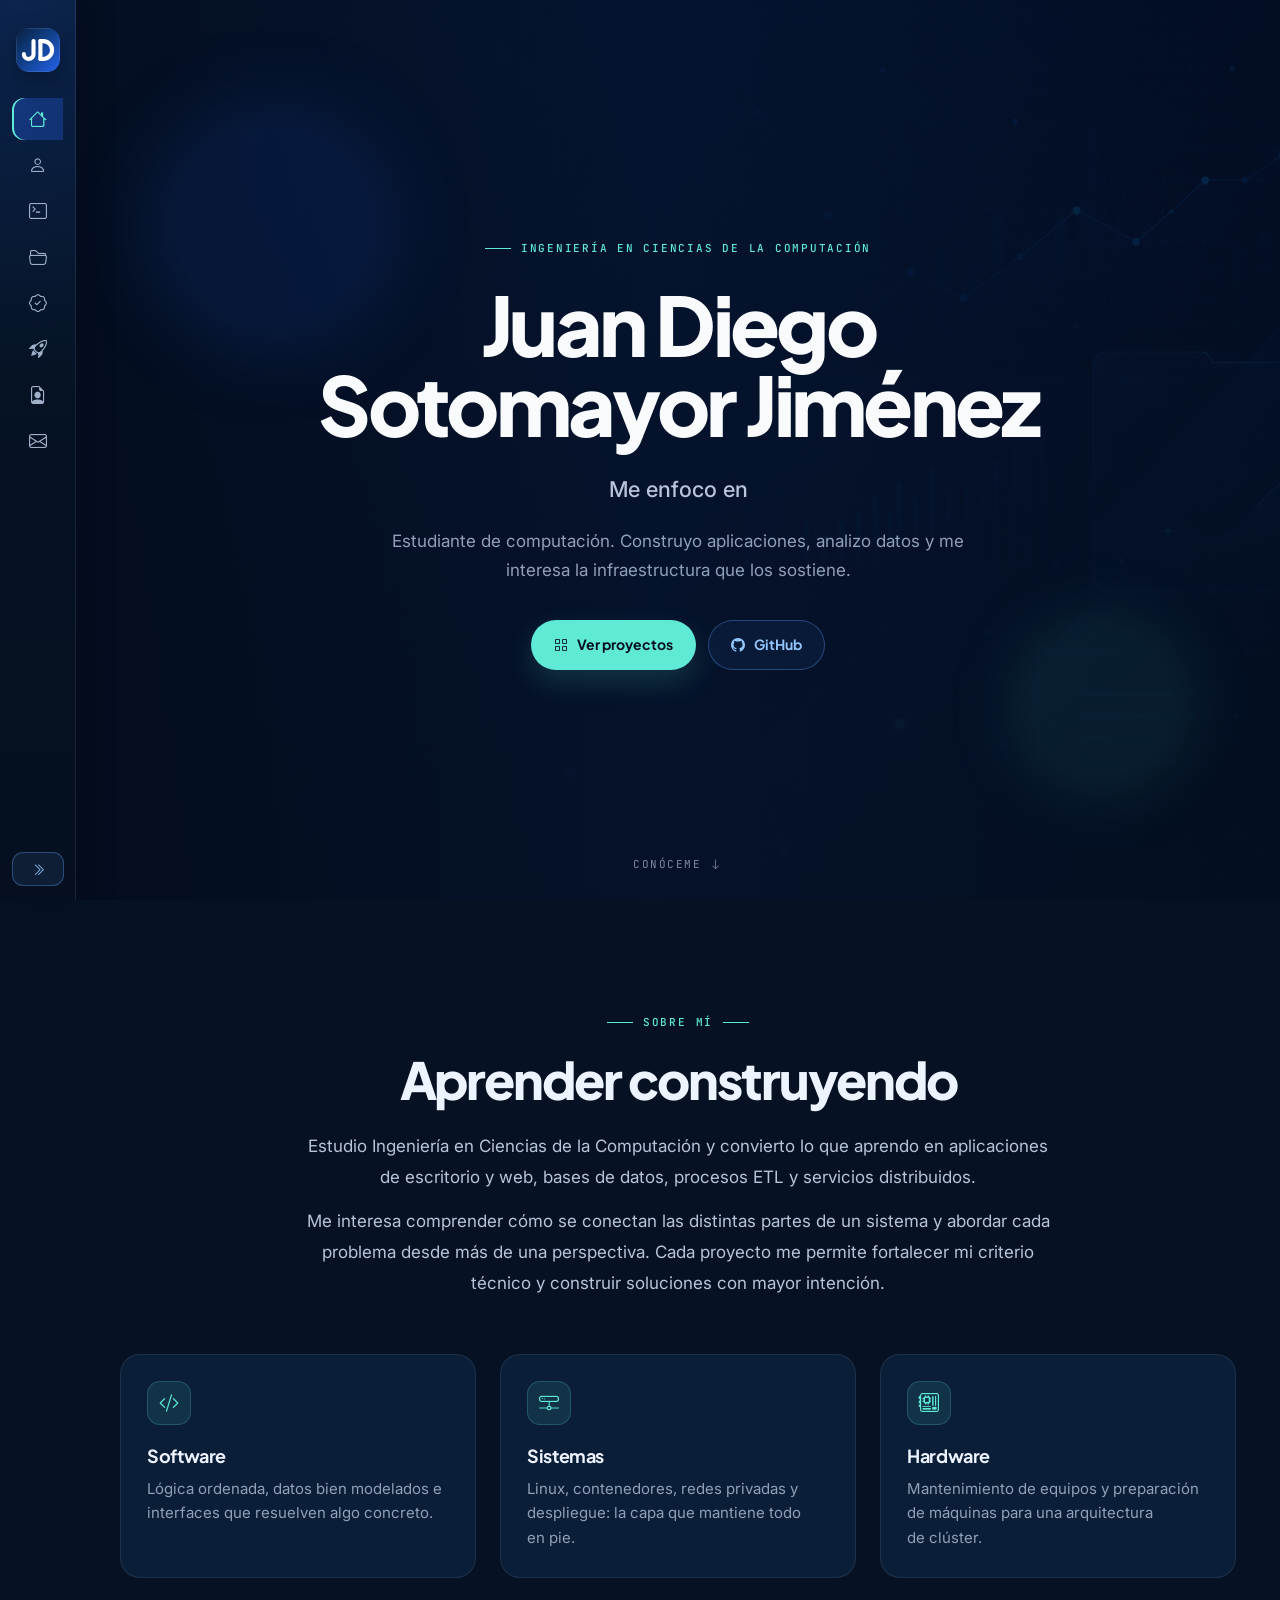
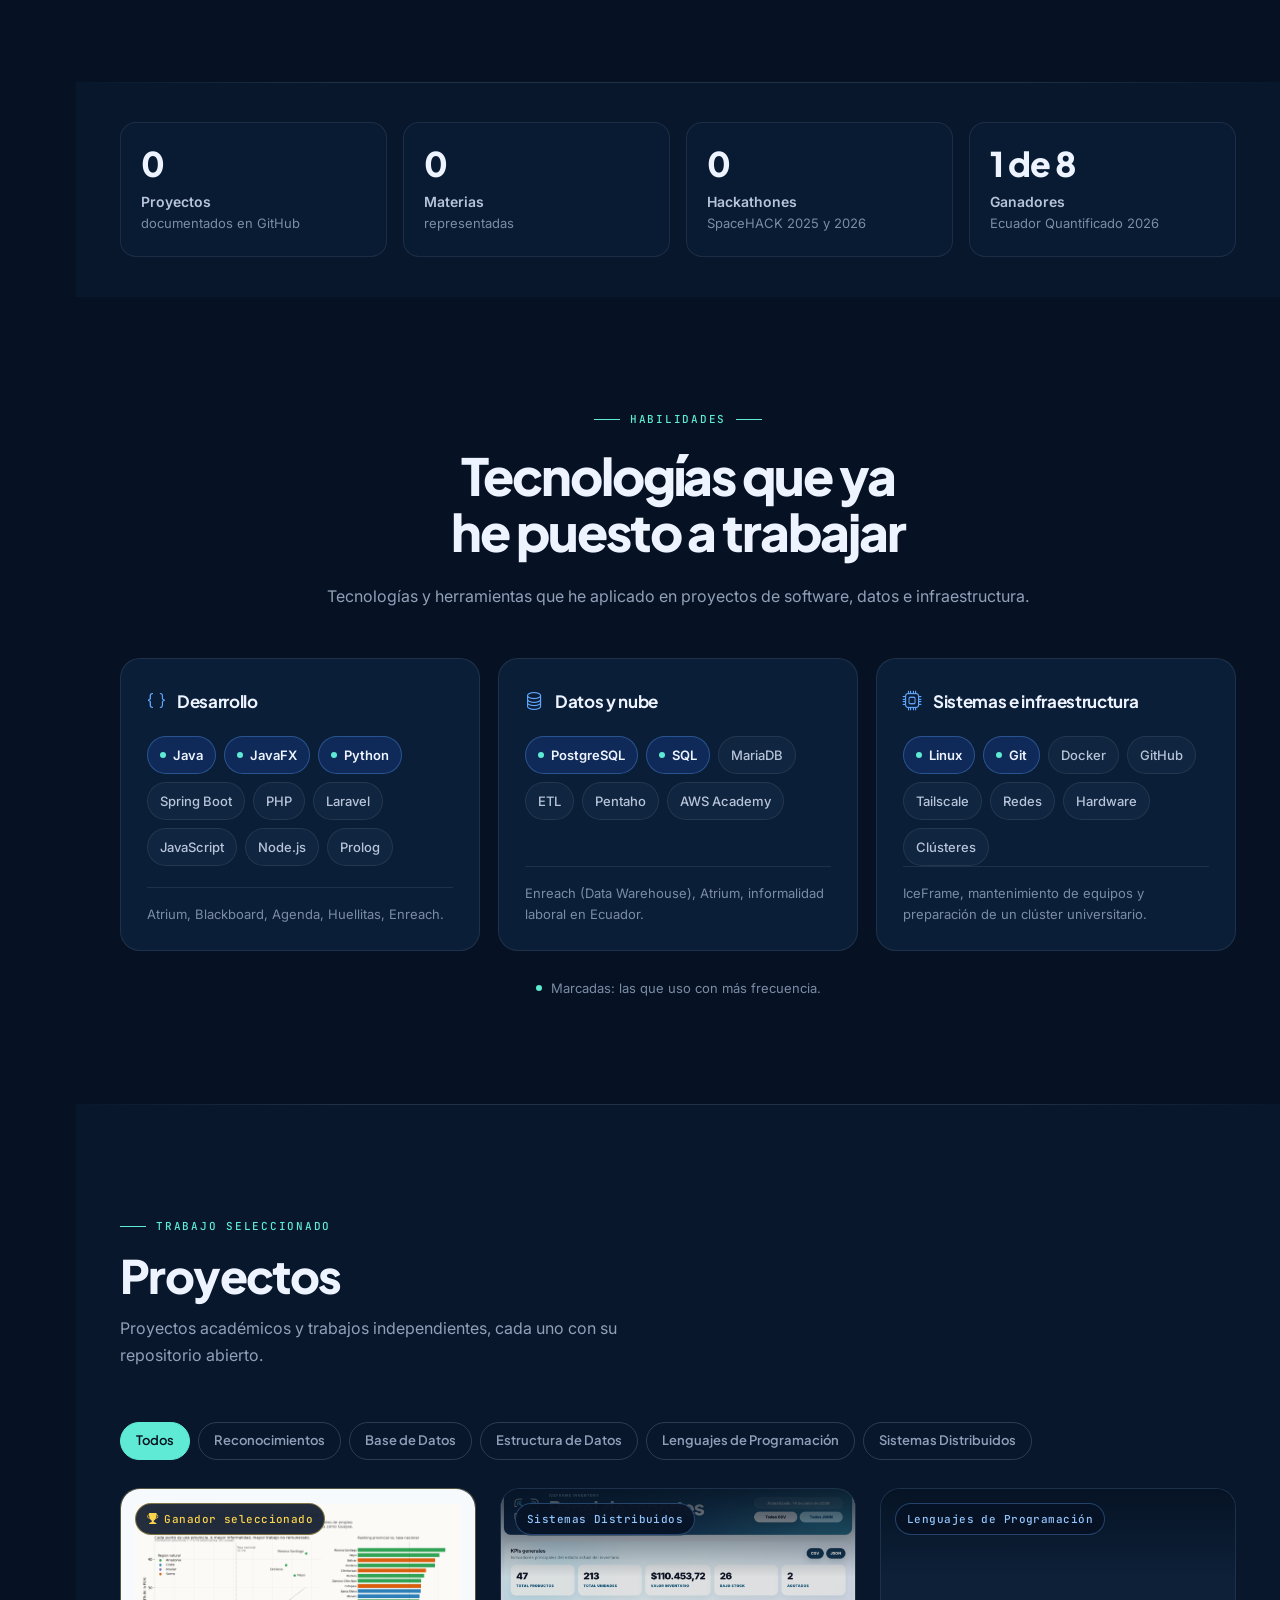
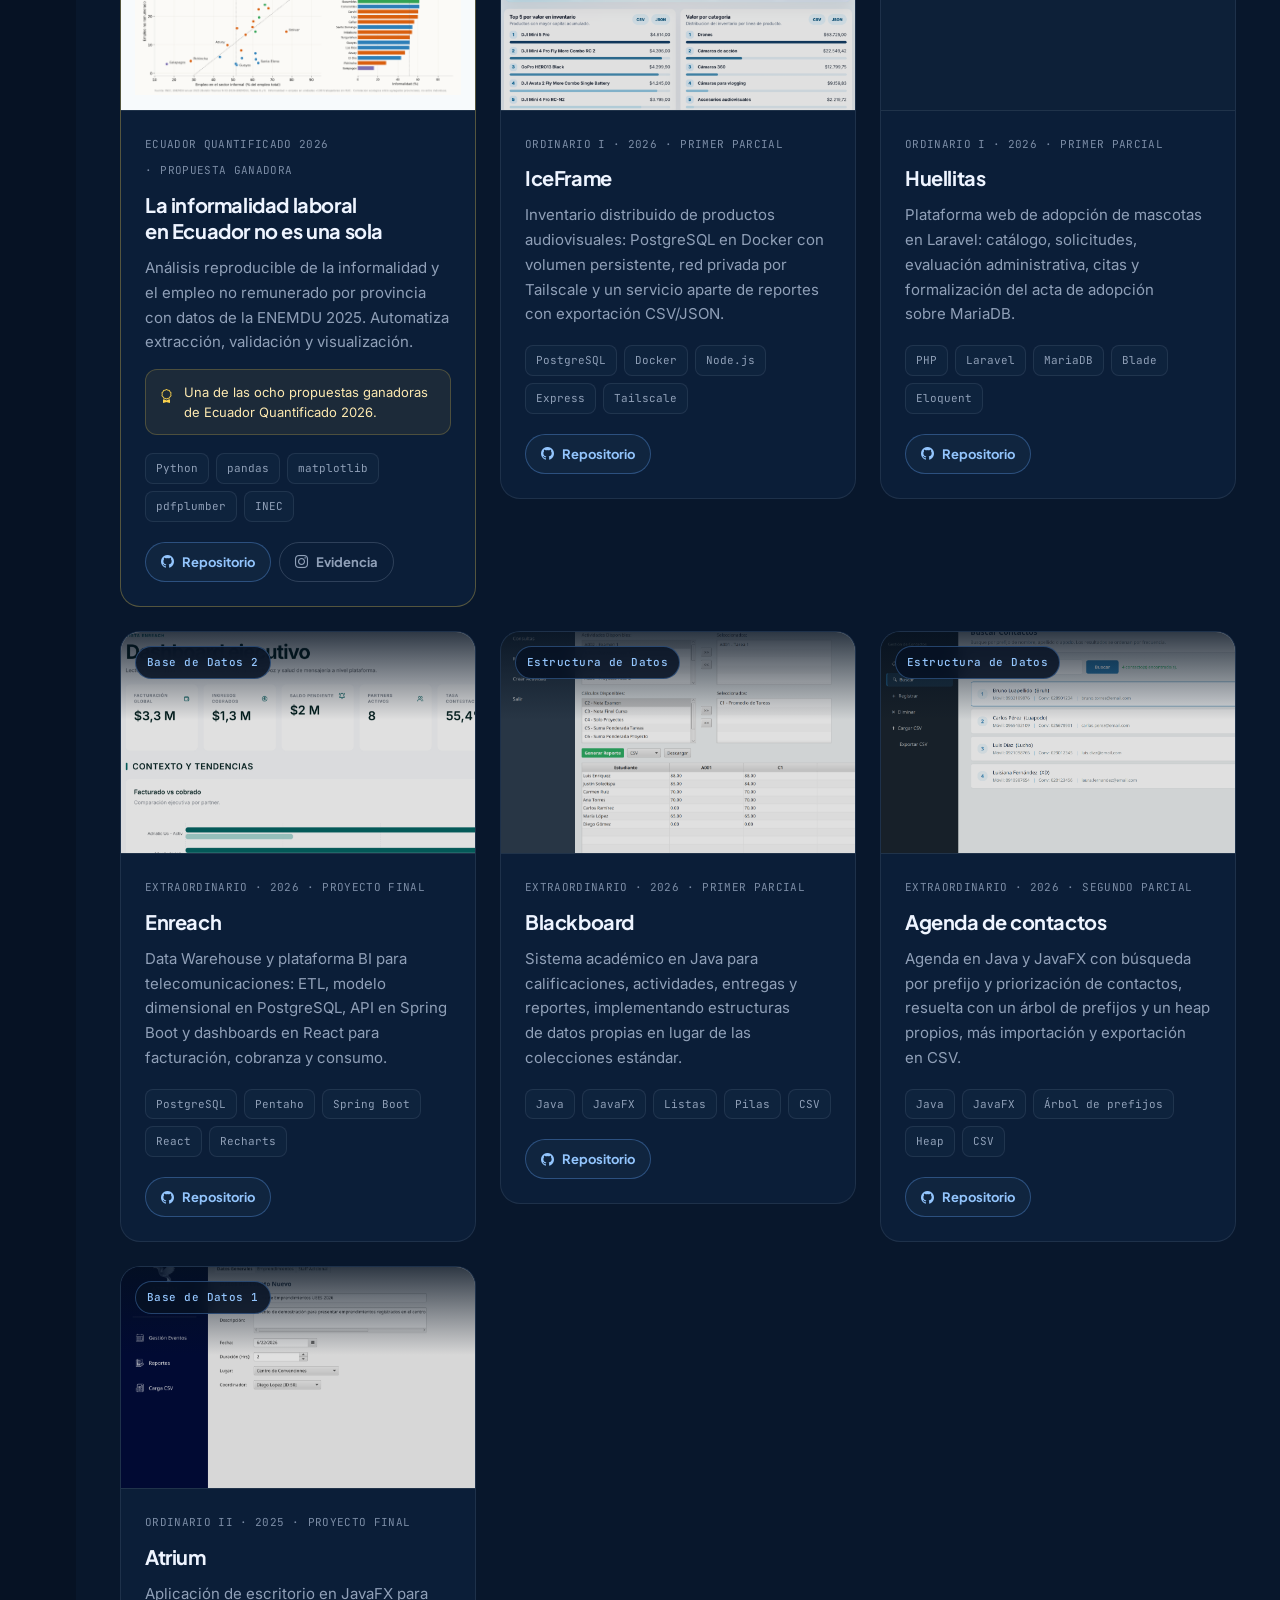
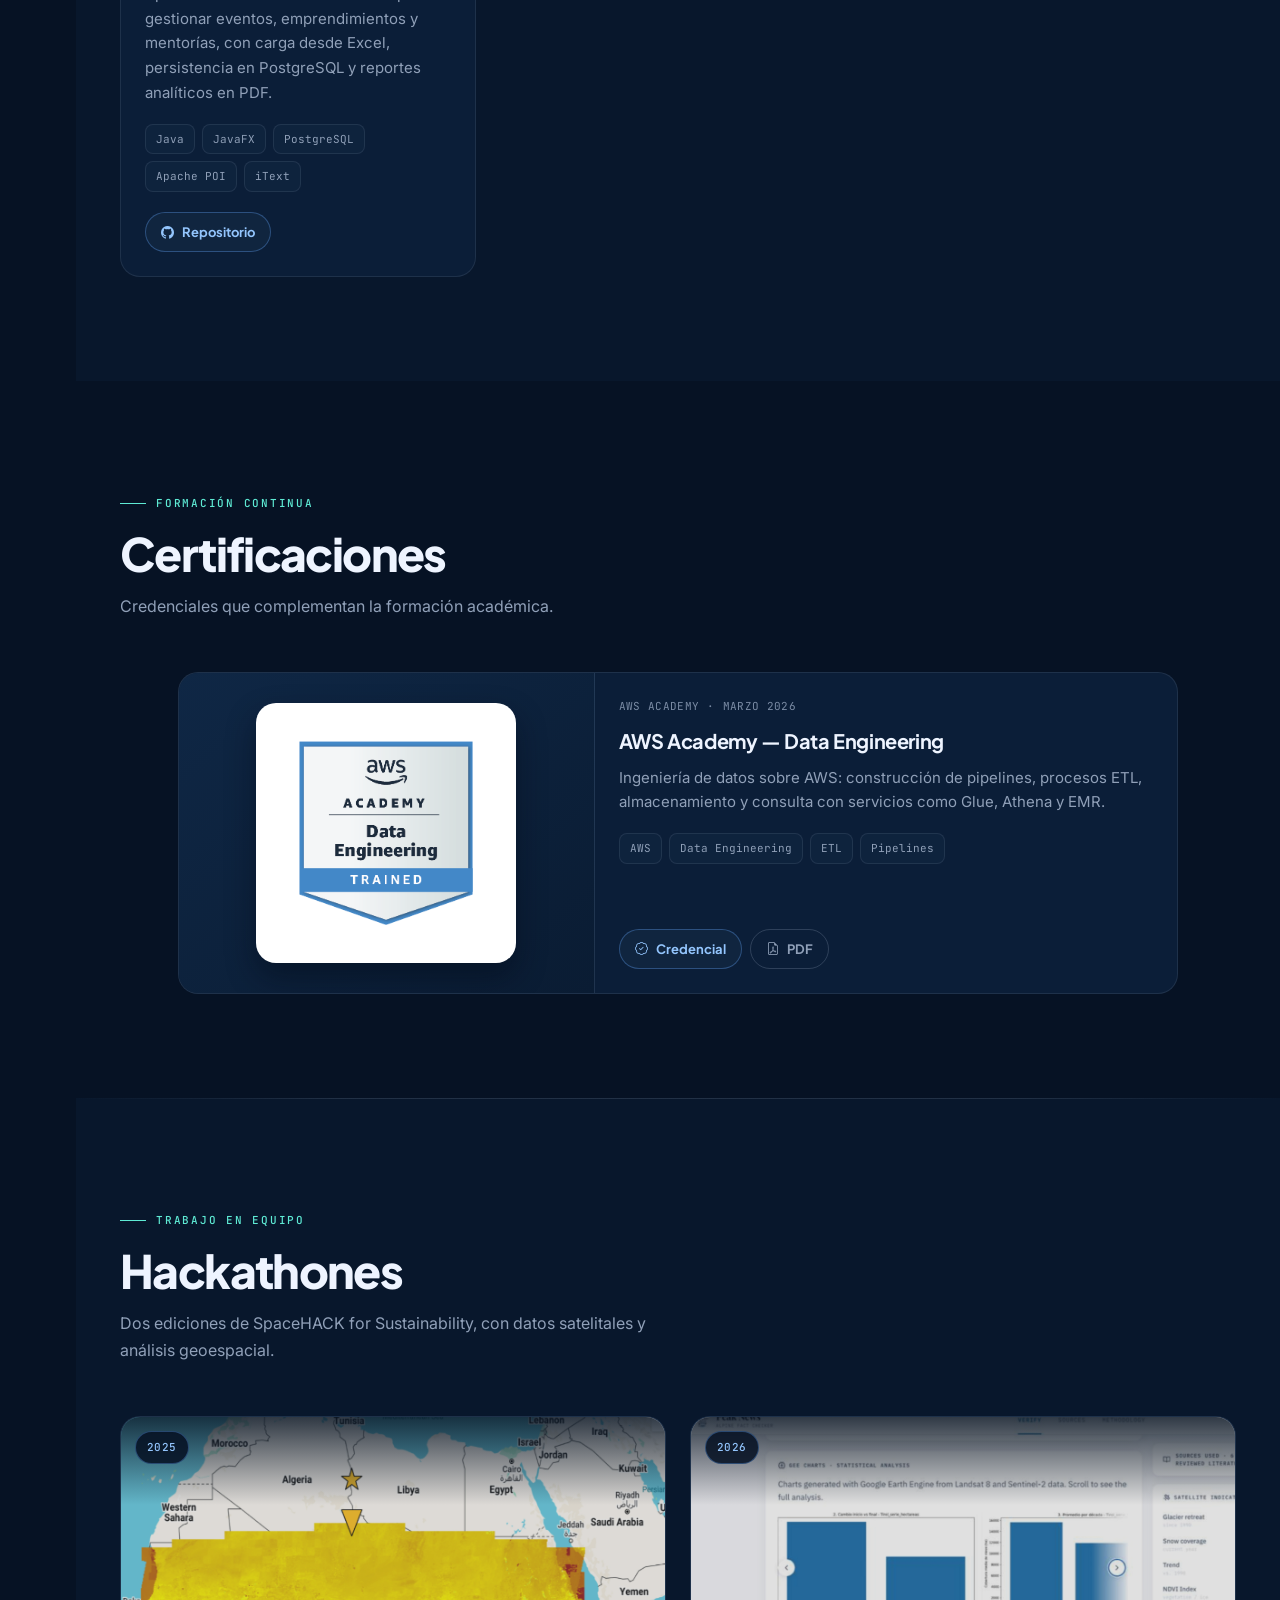
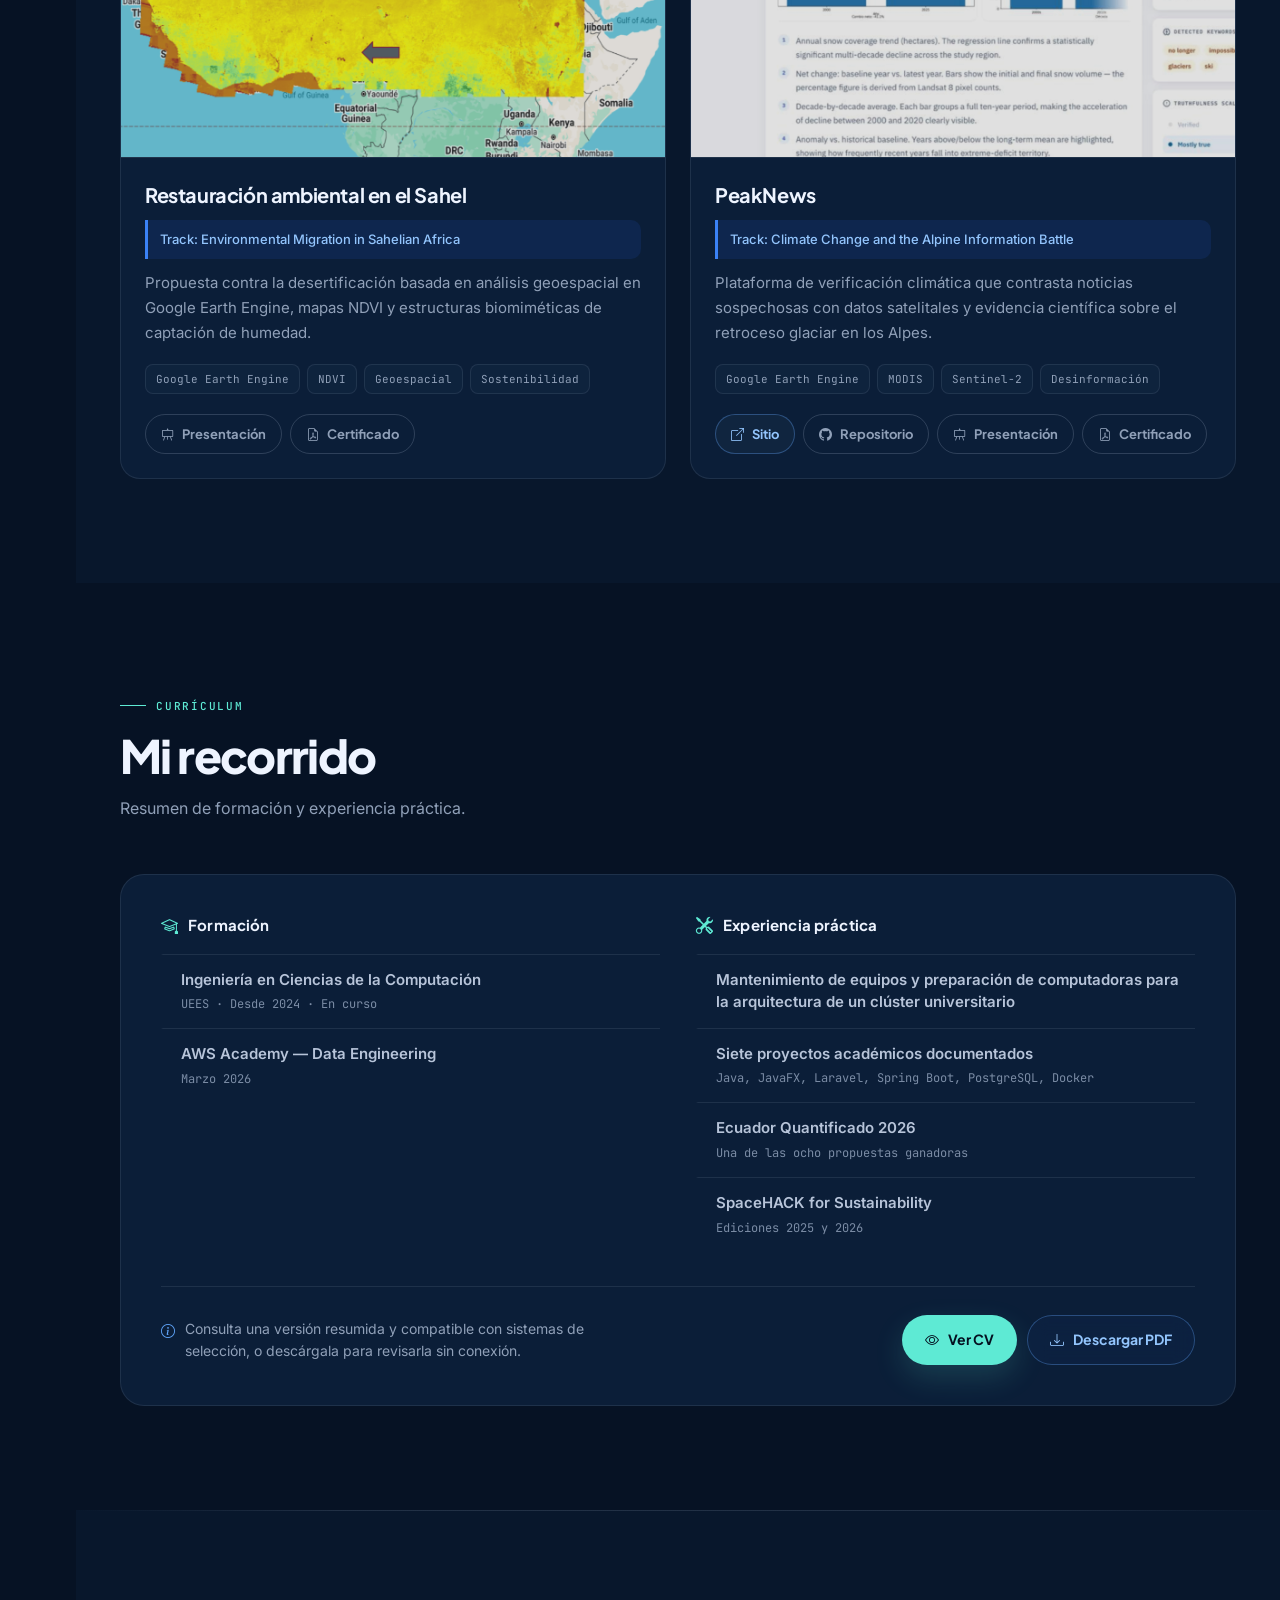
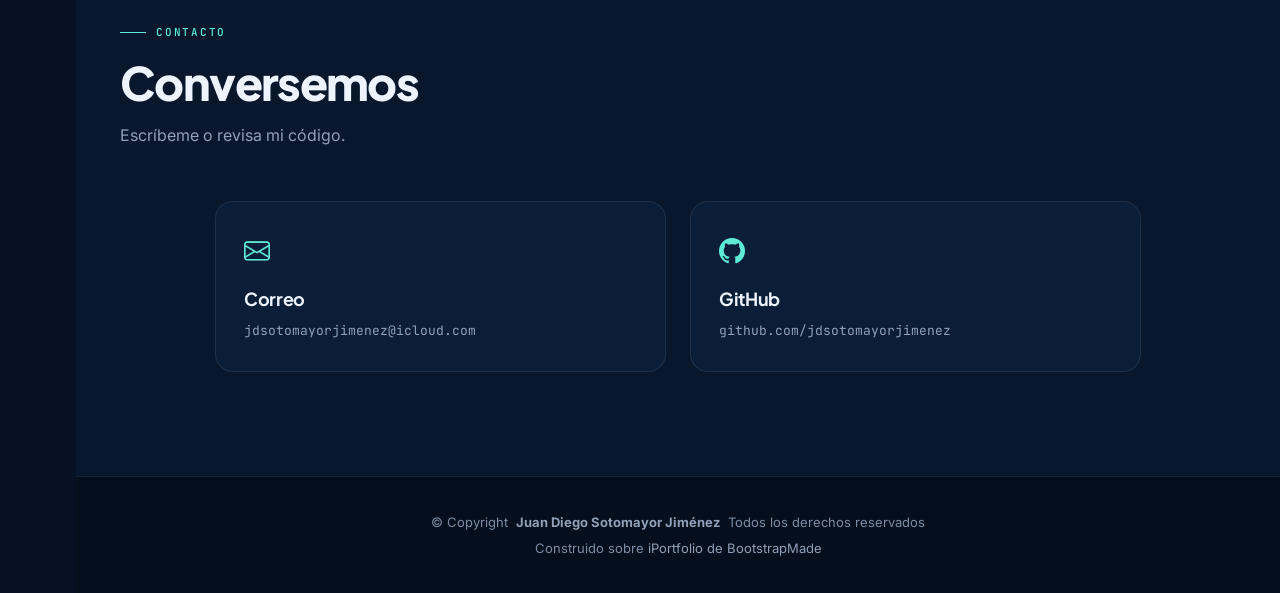
==== index.html @ d0d5fd98 "Actualizar interfaz y agregar CV" ====
<!DOCTYPE html>
<html lang="es">

<head>
  <meta charset="utf-8">
  <meta content="width=device-width, initial-scale=1.0" name="viewport">
  <title>Juan Diego Sotomayor Jiménez | Software, datos e infraestructura</title>
  <meta name="description" content="Portafolio de Juan Diego Sotomayor Jiménez, estudiante de Ingeniería en Ciencias de la Computación: proyectos de software, bases de datos, análisis de datos, Linux, Docker y sistemas distribuidos.">
  <meta name="keywords" content="Juan Diego Sotomayor, portafolio, ingeniería en ciencias de la computación, desarrollo de software, Linux, Docker, sistemas distribuidos, bases de datos, análisis de datos, hardware">
  <meta name="author" content="Juan Diego Sotomayor Jiménez">
  <meta name="theme-color" content="#061224">
  <link rel="canonical" href="https://jdsotomayorjimenez.github.io/">

  <meta property="og:type" content="profile">
  <meta property="og:locale" content="es_EC">
  <meta property="og:site_name" content="Juan Diego Sotomayor Jiménez">
  <meta property="og:title" content="Juan Diego Sotomayor Jiménez | Software, datos e infraestructura">
  <meta property="og:description" content="Estudiante de Ingeniería en Ciencias de la Computación. Proyectos de software, bases de datos, análisis de datos, Linux y sistemas distribuidos.">
  <meta property="og:url" content="https://jdsotomayorjimenez.github.io/">
  <meta property="og:image" content="https://jdsotomayorjimenez.github.io/assets/img/brand/jd-monogram-512.png">
  <meta name="twitter:card" content="summary">

  <link href="assets/img/brand/jd-monogram.svg" rel="icon" type="image/svg+xml">
  <link href="assets/img/brand/jd-favicon-32.png" rel="icon" sizes="32x32" type="image/png">
  <link href="assets/img/brand/jd-apple-touch-icon-180.png" rel="apple-touch-icon">

  <link href="https://fonts.googleapis.com" rel="preconnect">
  <link href="https://fonts.gstatic.com" rel="preconnect" crossorigin>
  <link href="https://fonts.googleapis.com/css2?family=Inter:wght@400;500;600;700&family=Plus+Jakarta+Sans:wght@700;800&family=JetBrains+Mono:wght@500&display=swap" rel="stylesheet">

  <link href="assets/vendor/bootstrap/css/bootstrap.min.css" rel="stylesheet">
  <link href="assets/vendor/bootstrap-icons/bootstrap-icons.css" rel="stylesheet">
  <link href="assets/vendor/aos/aos.css" rel="stylesheet">

  <link href="assets/css/main.css" rel="stylesheet">
  <link href="assets/css/custom.css" rel="stylesheet">

  <script type="application/ld+json">
  {
    "@context": "https://schema.org",
    "@type": "Person",
    "name": "Juan Diego Sotomayor Jiménez",
    "url": "https://jdsotomayorjimenez.github.io/",
    "email": "mailto:jdsotomayorjimenez@icloud.com",
    "jobTitle": "Estudiante de Ingeniería en Ciencias de la Computación",
    "sameAs": ["https://github.com/jdsotomayorjimenez"]
  }
  </script>
</head>

<body class="index-page">

  <a class="skip-link" href="#contenido">Saltar al contenido</a>

  <button class="header-toggle d-xl-none bi bi-list" type="button" aria-label="Abrir menú" aria-controls="header" aria-expanded="false"></button>
  <div class="nav-backdrop" hidden></div>

  <header id="header" class="header d-flex flex-column" aria-label="Navegación principal">

    <a href="#hero" class="sidebar-brand" aria-label="Juan Diego Sotomayor Jiménez, ir al inicio">
      <img
        src="https://github.com/jdsotomayorjimenez.png?size=88"
        width="44"
        height="44"
        alt="Foto de perfil de Juan Diego Sotomayor Jiménez"
        referrerpolicy="no-referrer"
        onerror="this.onerror=null;this.src='assets/img/brand/jd-monogram.svg';this.alt='';">
      <span class="brand-copy">
        <strong>Juan Diego</strong>
        <small>Sotomayor Jiménez</small>
      </span>
    </a>

    <nav id="navmenu" class="navmenu" aria-label="Secciones del portafolio">
      <ul>
        <li><a href="#hero" class="active"><i class="bi bi-house navicon" aria-hidden="true"></i><span class="nav-label">Inicio</span></a></li>
        <li><a href="#about"><i class="bi bi-person navicon" aria-hidden="true"></i><span class="nav-label">Sobre mí</span></a></li>
        <li><a href="#habilidades"><i class="bi bi-terminal navicon" aria-hidden="true"></i><span class="nav-label">Habilidades</span></a></li>
        <li><a href="#proyectos"><i class="bi bi-folder2-open navicon" aria-hidden="true"></i><span class="nav-label">Proyectos</span></a></li>
        <li><a href="#certificaciones"><i class="bi bi-patch-check navicon" aria-hidden="true"></i><span class="nav-label">Certificaciones</span></a></li>
        <li><a href="#hackathones"><i class="bi bi-rocket-takeoff navicon" aria-hidden="true"></i><span class="nav-label">Hackathones</span></a></li>
        <li><a href="#cv"><i class="bi bi-file-earmark-person navicon" aria-hidden="true"></i><span class="nav-label">Currículum</span></a></li>
        <li><a href="#contacto"><i class="bi bi-envelope navicon" aria-hidden="true"></i><span class="nav-label">Contacto</span></a></li>
      </ul>
    </nav>

    <div class="sidebar-footer">
      <span class="sidebar-footer-label" aria-hidden="true">Encuéntrame en</span>
      <div class="social-links">
        <a href="https://github.com/jdsotomayorjimenez" target="_blank" rel="noopener noreferrer" aria-label="GitHub de Juan Diego Sotomayor (abre en una pestaña nueva)"><i class="bi bi-github" aria-hidden="true"></i></a>
        <a href="mailto:jdsotomayorjimenez@icloud.com" aria-label="Escribir un correo"><i class="bi bi-envelope" aria-hidden="true"></i></a>
      </div>
    </div>

    <span class="rail-hint" aria-hidden="true"><i class="bi bi-chevron-double-right"></i></span>
  </header>

  <main class="main" id="contenido">

    <section id="hero" class="hero section">
      <img src="assets/img/hero-bg.jpg" alt="" aria-hidden="true" width="1672" height="941" fetchpriority="high" decoding="async">
      <div class="hero-orb hero-orb-one" aria-hidden="true"></div>
      <div class="hero-orb hero-orb-two" aria-hidden="true"></div>

      <div class="container hero-content" data-aos="fade-up">
        <span class="hero-kicker">Ingeniería en Ciencias de la Computación</span>
        <h1>Juan Diego<br>Sotomayor Jiménez</h1>
        <p class="hero-role">Me enfoco en <span class="typed" data-typed-items="desarrollo de software, soluciones de datos, sistemas distribuidos, automatización"></span></p>
        <p class="hero-lead">Estudiante de computación. Construyo aplicaciones, analizo datos y me interesa la infraestructura que los sostiene.</p>
        <div class="hero-actions">
          <a class="btn-solid" href="#proyectos"><i class="bi bi-grid" aria-hidden="true"></i>Ver proyectos</a>
          <a class="btn-ghost" href="https://github.com/jdsotomayorjimenez" target="_blank" rel="noopener noreferrer"><i class="bi bi-github" aria-hidden="true"></i>GitHub</a>
        </div>
      </div>

      <a class="scroll-cue" href="#about" aria-label="Continuar a la sección Sobre mí">
        <span aria-hidden="true">Conóceme</span>
        <i class="bi bi-arrow-down" aria-hidden="true"></i>
      </a>
    </section>

    <section id="about" class="about-section section">
      <div class="container about-intro" data-aos="fade-up">
        <span class="section-kicker">Sobre mí</span>
        <h2>Aprender construyendo</h2>
        <p>Estudio Ingeniería en Ciencias de la Computación y convierto lo que aprendo en aplicaciones de escritorio y web, bases de datos, procesos ETL y servicios distribuidos.</p>
        <p>Me interesa comprender cómo se conectan las distintas partes de un sistema y abordar cada problema desde más de una perspectiva. Cada proyecto me permite fortalecer mi criterio técnico y construir soluciones con mayor intención.</p>
      </div>

      <div class="container about-pillars">
        <div class="row g-4">
          <div class="col-md-4" data-aos="fade-up" data-aos-delay="100">
            <article class="pillar-card">
              <span class="pillar-icon"><i class="bi bi-code-slash" aria-hidden="true"></i></span>
              <h3>Software</h3>
              <p>Lógica ordenada, datos bien modelados e interfaces que resuelven algo concreto.</p>
            </article>
          </div>
          <div class="col-md-4" data-aos="fade-up" data-aos-delay="180">
            <article class="pillar-card">
              <span class="pillar-icon"><i class="bi bi-hdd-network" aria-hidden="true"></i></span>
              <h3>Sistemas</h3>
              <p>Linux, contenedores, redes privadas y despliegue: la capa que mantiene todo en pie.</p>
            </article>
          </div>
          <div class="col-md-4" data-aos="fade-up" data-aos-delay="260">
            <article class="pillar-card">
              <span class="pillar-icon"><i class="bi bi-motherboard" aria-hidden="true"></i></span>
              <h3>Hardware</h3>
              <p>Mantenimiento de equipos y preparación de máquinas para una arquitectura de clúster.</p>
            </article>
          </div>
        </div>
      </div>
    </section>

    <section id="stats" class="stats section section-alt">
      <div class="container" data-aos="fade-up">
        <div class="row gy-3 gx-3">
          <div class="col-lg-3 col-6">
            <div class="stats-item">
              <span data-purecounter-start="0" data-purecounter-end="7" data-purecounter-duration="1" class="purecounter"></span>
              <p><strong>Proyectos</strong> <span>documentados en GitHub</span></p>
            </div>
          </div>
          <div class="col-lg-3 col-6">
            <div class="stats-item">
              <span data-purecounter-start="0" data-purecounter-end="5" data-purecounter-duration="1" class="purecounter"></span>
              <p><strong>Materias</strong> <span>representadas</span></p>
            </div>
          </div>
          <div class="col-lg-3 col-6">
            <div class="stats-item">
              <span data-purecounter-start="0" data-purecounter-end="2" data-purecounter-duration="1" class="purecounter"></span>
              <p><strong>Hackathones</strong> <span>SpaceHACK 2025 y 2026</span></p>
            </div>
          </div>
          <div class="col-lg-3 col-6">
            <div class="stats-item">
              <span class="stats-figure">1 de 8</span>
              <p><strong>Ganadores</strong> <span>Ecuador Quantificado 2026</span></p>
            </div>
          </div>
        </div>
      </div>
    </section>

    <section id="habilidades" class="skills-section section">
      <div class="container section-heading-centered" data-aos="fade-up">
        <span class="section-kicker">Habilidades</span>
        <h2>Tecnologías que ya<br>he puesto a trabajar</h2>
        <p>Tecnologías y herramientas que he aplicado en proyectos de software, datos e infraestructura.</p>
      </div>

      <div class="container">
        <div class="skills-groups">
          <article class="skill-group" data-aos="fade-up" data-aos-delay="80">
            <div class="skill-group-heading">
              <i class="bi bi-braces" aria-hidden="true"></i>
              <h3>Desarrollo</h3>
            </div>
            <div class="skill-cloud">
              <span class="is-core">Java</span><span class="is-core">JavaFX</span><span class="is-core">Python</span><span>Spring Boot</span><span>PHP</span><span>Laravel</span><span>JavaScript</span><span>Node.js</span><span>Prolog</span>
            </div>
            <p class="skill-context">Atrium, Blackboard, Agenda, Huellitas, Enreach.</p>
          </article>

          <article class="skill-group" data-aos="fade-up" data-aos-delay="160">
            <div class="skill-group-heading">
              <i class="bi bi-database" aria-hidden="true"></i>
              <h3>Datos y nube</h3>
            </div>
            <div class="skill-cloud">
              <span class="is-core">PostgreSQL</span><span class="is-core">SQL</span><span>MariaDB</span><span>ETL</span><span>Pentaho</span><span>AWS Academy</span>
            </div>
            <p class="skill-context">Enreach (Data Warehouse), Atrium, informalidad laboral en Ecuador.</p>
          </article>

          <article class="skill-group" data-aos="fade-up" data-aos-delay="240">
            <div class="skill-group-heading">
              <i class="bi bi-cpu" aria-hidden="true"></i>
              <h3>Sistemas e infraestructura</h3>
            </div>
            <div class="skill-cloud">
              <span class="is-core">Linux</span><span class="is-core">Git</span><span>Docker</span><span>GitHub</span><span>Tailscale</span><span>Redes</span><span>Hardware</span><span>Clústeres</span>
            </div>
            <p class="skill-context">IceFrame, mantenimiento de equipos y preparación de un clúster universitario.</p>
          </article>
        </div>
        <p class="skills-legend" data-aos="fade-up"><span class="legend-dot" aria-hidden="true"></span>Marcadas: las que uso con más frecuencia.</p>
      </div>
    </section>

    <section id="proyectos" class="portfolio section section-alt">
      <div class="container section-title" data-aos="fade-up">
        <span class="section-kicker">Trabajo seleccionado</span>
        <h2>Proyectos</h2>
        <p>Proyectos académicos y trabajos independientes, cada uno con su repositorio abierto.</p>
      </div>

      <div class="container">
        <div class="isotope-layout" data-default-filter="*" data-layout="fitRows" data-sort="original-order">
          <ul class="portfolio-filters isotope-filters" data-aos="fade-up" data-aos-delay="100" aria-label="Filtrar proyectos por materia">
            <li><button type="button" data-filter="*" class="filter-active">Todos</button></li>
            <li><button type="button" data-filter=".filter-reconocimiento">Reconocimientos</button></li>
            <li><button type="button" data-filter=".filter-bd">Base de Datos</button></li>
            <li><button type="button" data-filter=".filter-edd">Estructura de Datos</button></li>
            <li><button type="button" data-filter=".filter-ldp">Lenguajes de Programación</button></li>
            <li><button type="button" data-filter=".filter-sd">Sistemas Distribuidos</button></li>
          </ul>

          <div class="row gy-4 isotope-container" data-aos="fade-up" data-aos-delay="200">

            <div class="col-lg-6 col-xl-4 isotope-item filter-reconocimiento filter-sd">
              <article class="portfolio-card recognition-card">
                <div class="card-media is-figure">
                  <img src="assets/img/projects/elquantificador-informalidad.png" alt="Gráfico de la informalidad laboral por provincia en Ecuador" width="2800" height="1639" loading="lazy" decoding="async">
                  <span class="card-category"><i class="bi bi-trophy-fill" aria-hidden="true"></i>Ganador seleccionado</span>
                </div>
                <div class="card-body-custom">
                  <div class="card-meta"><span>Ecuador Quantificado 2026</span><span>Propuesta ganadora</span></div>
                  <h3>La informalidad laboral en Ecuador no es una sola</h3>
                  <p>Análisis reproducible de la informalidad y el empleo no remunerado por provincia con datos de la ENEMDU 2025. Automatiza extracción, validación y visualización.</p>
                  <p class="card-highlight"><i class="bi bi-award" aria-hidden="true"></i>Una de las ocho propuestas ganadoras de Ecuador Quantificado 2026.</p>
                  <div class="card-tags"><span>Python</span><span>pandas</span><span>matplotlib</span><span>pdfplumber</span><span>INEC</span></div>
                  <div class="card-actions">
                    <a class="btn-portfolio" href="https://github.com/jdsotomayorjimenez/elquantificador_informalidad_ecu" target="_blank" rel="noopener noreferrer"><i class="bi bi-github" aria-hidden="true"></i>Repositorio</a>
                    <a class="btn-portfolio secondary" href="https://www.instagram.com/p/DaLwjDQkp4h/?utm_source=ig_web_copy_link&amp;igsh=NTc4MTIwNjQ2YQ==" target="_blank" rel="noopener noreferrer"><i class="bi bi-instagram" aria-hidden="true"></i>Evidencia</a>
                  </div>
                </div>
              </article>
            </div>

            <div class="col-lg-6 col-xl-4 isotope-item filter-sd">
              <article class="portfolio-card">
                <div class="card-media">
                  <img src="assets/img/projects/iceframe.png" alt="Panel de reportes del sistema IceFrame" width="1200" height="800" loading="lazy" decoding="async">
                  <span class="card-category">Sistemas Distribuidos</span>
                </div>
                <div class="card-body-custom">
                  <div class="card-meta"><span>Ordinario I · 2026</span><span>Primer parcial</span></div>
                  <h3>IceFrame</h3>
                  <p>Inventario distribuido de productos audiovisuales: PostgreSQL en Docker con volumen persistente, red privada por Tailscale y un servicio aparte de reportes con exportación CSV/JSON.</p>
                  <div class="card-tags"><span>PostgreSQL</span><span>Docker</span><span>Node.js</span><span>Express</span><span>Tailscale</span></div>
                  <div class="card-actions"><a class="btn-portfolio" href="https://github.com/jdsotomayorjimenez/proyecto-iceframe-db-reportes" target="_blank" rel="noopener noreferrer"><i class="bi bi-github" aria-hidden="true"></i>Repositorio</a></div>
                </div>
              </article>
            </div>

            <div class="col-lg-6 col-xl-4 isotope-item filter-ldp">
              <article class="portfolio-card">
                <div class="card-media">
                  <img src="assets/img/projects/huellitas.png" alt="Página principal de la plataforma de adopciones Huellitas" width="1200" height="800" loading="lazy" decoding="async">
                  <span class="card-category">Lenguajes de Programación</span>
                </div>
                <div class="card-body-custom">
                  <div class="card-meta"><span>Ordinario I · 2026</span><span>Primer parcial</span></div>
                  <h3>Huellitas</h3>
                  <p>Plataforma web de adopción de mascotas en Laravel: catálogo, solicitudes, evaluación administrativa, citas y formalización del acta de adopción sobre MariaDB.</p>
                  <div class="card-tags"><span>PHP</span><span>Laravel</span><span>MariaDB</span><span>Blade</span><span>Eloquent</span></div>
                  <div class="card-actions"><a class="btn-portfolio" href="https://github.com/jdsotomayorjimenez/proyecto-ldp-huellitas" target="_blank" rel="noopener noreferrer"><i class="bi bi-github" aria-hidden="true"></i>Repositorio</a></div>
                </div>
              </article>
            </div>

            <div class="col-lg-6 col-xl-4 isotope-item filter-bd">
              <article class="portfolio-card">
                <div class="card-media">
                  <img src="assets/img/projects/bd2-enreach.png" alt="Dashboard analítico del Data Warehouse Enreach" width="1200" height="800" loading="lazy" decoding="async">
                  <span class="card-category">Base de Datos 2</span>
                </div>
                <div class="card-body-custom">
                  <div class="card-meta"><span>Extraordinario · 2026</span><span>Proyecto final</span></div>
                  <h3>Enreach</h3>
                  <p>Data Warehouse y plataforma BI para telecomunicaciones: ETL, modelo dimensional en PostgreSQL, API en Spring Boot y dashboards en React para facturación, cobranza y consumo.</p>
                  <div class="card-tags"><span>PostgreSQL</span><span>Pentaho</span><span>Spring Boot</span><span>React</span><span>Recharts</span></div>
                  <div class="card-actions"><a class="btn-portfolio" href="https://github.com/juandifrost17/proyecto_bd2_enreach" target="_blank" rel="noopener noreferrer"><i class="bi bi-github" aria-hidden="true"></i>Repositorio</a></div>
                </div>
              </article>
            </div>

            <div class="col-lg-6 col-xl-4 isotope-item filter-edd">
              <article class="portfolio-card">
                <div class="card-media">
                  <img src="assets/img/projects/edd-blackboard.png" alt="Generador de reportes del sistema académico Blackboard" width="2106" height="1578" loading="lazy" decoding="async">
                  <span class="card-category">Estructura de Datos</span>
                </div>
                <div class="card-body-custom">
                  <div class="card-meta"><span>Extraordinario · 2026</span><span>Primer parcial</span></div>
                  <h3>Blackboard</h3>
                  <p>Sistema académico en Java para calificaciones, actividades, entregas y reportes, implementando estructuras de datos propias en lugar de las colecciones estándar.</p>
                  <div class="card-tags"><span>Java</span><span>JavaFX</span><span>Listas</span><span>Pilas</span><span>CSV</span></div>
                  <div class="card-actions"><a class="btn-portfolio" href="https://github.com/juandifrost17/proyecto_edd_blackboard" target="_blank" rel="noopener noreferrer"><i class="bi bi-github" aria-hidden="true"></i>Repositorio</a></div>
                </div>
              </article>
            </div>

            <div class="col-lg-6 col-xl-4 isotope-item filter-edd">
              <article class="portfolio-card">
                <div class="card-media">
                  <img src="assets/img/projects/edd-agenda.png" alt="Pantalla de búsqueda de contactos de la agenda" width="1261" height="902" loading="lazy" decoding="async">
                  <span class="card-category">Estructura de Datos</span>
                </div>
                <div class="card-body-custom">
                  <div class="card-meta"><span>Extraordinario · 2026</span><span>Segundo parcial</span></div>
                  <h3>Agenda de contactos</h3>
                  <p>Agenda en Java y JavaFX con búsqueda por prefijo y priorización de contactos, resuelta con un árbol de prefijos y un heap propios, más importación y exportación en CSV.</p>
                  <div class="card-tags"><span>Java</span><span>JavaFX</span><span>Árbol de prefijos</span><span>Heap</span><span>CSV</span></div>
                  <div class="card-actions"><a class="btn-portfolio" href="https://github.com/juandifrost17/proyecto_edd_agenda" target="_blank" rel="noopener noreferrer"><i class="bi bi-github" aria-hidden="true"></i>Repositorio</a></div>
                </div>
              </article>
            </div>

            <div class="col-lg-6 col-xl-4 isotope-item filter-bd">
              <article class="portfolio-card">
                <div class="card-media">
                  <img src="assets/img/projects/bd1-atrium.png" alt="Pantalla principal del sistema de gestión Atrium" width="2115" height="1588" loading="lazy" decoding="async">
                  <span class="card-category">Base de Datos 1</span>
                </div>
                <div class="card-body-custom">
                  <div class="card-meta"><span>Ordinario II · 2025</span><span>Proyecto final</span></div>
                  <h3>Atrium</h3>
                  <p>Aplicación de escritorio en JavaFX para gestionar eventos, emprendimientos y mentorías, con carga desde Excel, persistencia en PostgreSQL y reportes analíticos en PDF.</p>
                  <div class="card-tags"><span>Java</span><span>JavaFX</span><span>PostgreSQL</span><span>Apache POI</span><span>iText</span></div>
                  <div class="card-actions"><a class="btn-portfolio" href="https://github.com/juandifrost17/proyecto_bd1_atrium" target="_blank" rel="noopener noreferrer"><i class="bi bi-github" aria-hidden="true"></i>Repositorio</a></div>
                </div>
              </article>
            </div>

          </div>
        </div>
      </div>
    </section>

    <section id="certificaciones" class="section">
      <div class="container section-title" data-aos="fade-up">
        <span class="section-kicker">Formación continua</span>
        <h2>Certificaciones</h2>
        <p>Credenciales que complementan la formación académica.</p>
      </div>

      <div class="container" data-aos="fade-up" data-aos-delay="100">
        <article class="feature-card certification-card">
          <div class="row g-0 align-items-stretch">
            <div class="col-md-5 card-media certification-badge-media">
              <img src="assets/img/certifications/aws-data-engineering.png" alt="Insignia de AWS Academy Data Engineering" class="aws-badge-img" width="601" height="601" loading="lazy" decoding="async">
            </div>
            <div class="col-md-7 card-body-custom">
              <div class="card-meta"><span>AWS Academy</span><span>Marzo 2026</span></div>
              <h3>AWS Academy — Data Engineering</h3>
              <p>Ingeniería de datos sobre AWS: construcción de pipelines, procesos ETL, almacenamiento y consulta con servicios como Glue, Athena y EMR.</p>
              <div class="card-tags"><span>AWS</span><span>Data Engineering</span><span>ETL</span><span>Pipelines</span></div>
              <div class="card-actions">
                <a class="btn-portfolio" href="https://www.credly.com/go/jmzJ83qA" target="_blank" rel="noopener noreferrer"><i class="bi bi-patch-check" aria-hidden="true"></i>Credencial</a>
                <a class="btn-portfolio secondary" href="assets/docs/certifications/aws-data-engineering.pdf" target="_blank" rel="noopener noreferrer"><i class="bi bi-file-earmark-pdf" aria-hidden="true"></i>PDF</a>
              </div>
            </div>
          </div>
        </article>
      </div>
    </section>

    <section id="hackathones" class="section section-alt">
      <div class="container section-title" data-aos="fade-up">
        <span class="section-kicker">Trabajo en equipo</span>
        <h2>Hackathones</h2>
        <p>Dos ediciones de SpaceHACK for Sustainability, con datos satelitales y análisis geoespacial.</p>
      </div>

      <div class="container" data-aos="fade-up" data-aos-delay="100">
        <div class="row gy-4">
          <div class="col-lg-6">
            <article class="feature-card hackathon-card">
              <div class="card-media">
                <img src="assets/img/hackathons/spacehack-2025.png" alt="Mapa NDVI del proyecto de SpaceHACK 2025" width="1200" height="799" loading="lazy" decoding="async">
                <span class="card-category">2025</span>
              </div>
              <div class="card-body-custom">
                <h3>Restauración ambiental en el Sahel</h3>
                <p class="track-line">Track: Environmental Migration in Sahelian Africa</p>
                <p>Propuesta contra la desertificación basada en análisis geoespacial en Google Earth Engine, mapas NDVI y estructuras biomiméticas de captación de humedad.</p>
                <div class="card-tags"><span>Google Earth Engine</span><span>NDVI</span><span>Geoespacial</span><span>Sostenibilidad</span></div>
                <div class="card-actions">
                  <a class="btn-portfolio secondary" href="assets/docs/hackathons/spacehack-2025-presentation.pdf" target="_blank" rel="noopener noreferrer"><i class="bi bi-easel" aria-hidden="true"></i>Presentación</a>
                  <a class="btn-portfolio secondary" href="assets/docs/hackathons/spacehack-2025-certificate.pdf" target="_blank" rel="noopener noreferrer"><i class="bi bi-file-earmark-pdf" aria-hidden="true"></i>Certificado</a>
                </div>
              </div>
            </article>
          </div>

          <div class="col-lg-6">
            <article class="feature-card hackathon-card">
              <div class="card-media">
                <img src="assets/img/hackathons/spacehack-2026.png" alt="Interfaz del proyecto PeakNews de SpaceHACK 2026" width="1200" height="800" loading="lazy" decoding="async">
                <span class="card-category">2026</span>
              </div>
              <div class="card-body-custom">
                <h3>PeakNews</h3>
                <p class="track-line">Track: Climate Change and the Alpine Information Battle</p>
                <p>Plataforma de verificación climática que contrasta noticias sospechosas con datos satelitales y evidencia científica sobre el retroceso glaciar en los Alpes.</p>
                <div class="card-tags"><span>Google Earth Engine</span><span>MODIS</span><span>Sentinel-2</span><span>Desinformación</span></div>
                <div class="card-actions">
                  <a class="btn-portfolio" href="https://spacehack-2026.vercel.app/" target="_blank" rel="noopener noreferrer"><i class="bi bi-box-arrow-up-right" aria-hidden="true"></i>Sitio</a>
                  <a class="btn-portfolio secondary" href="https://github.com/bypaupau/Spacehack-2026-PeakNews" target="_blank" rel="noopener noreferrer"><i class="bi bi-github" aria-hidden="true"></i>Repositorio</a>
                  <a class="btn-portfolio secondary" href="assets/docs/hackathons/spacehack-2026-presentation.pdf" target="_blank" rel="noopener noreferrer"><i class="bi bi-easel" aria-hidden="true"></i>Presentación</a>
                  <a class="btn-portfolio secondary" href="assets/docs/hackathons/spacehack-2026-certificate.pdf" target="_blank" rel="noopener noreferrer"><i class="bi bi-file-earmark-pdf" aria-hidden="true"></i>Certificado</a>
                </div>
              </div>
            </article>
          </div>
        </div>
      </div>
    </section>

    <section id="cv" class="cv-section section">
      <div class="container section-title" data-aos="fade-up">
        <span class="section-kicker">Currículum</span>
        <h2>Mi recorrido</h2>
        <p>Resumen de formación y experiencia práctica.</p>
      </div>

      <div class="container">
        <div class="cv-panel" data-aos="fade-up" data-aos-delay="100">
          <div class="cv-columns">
            <div class="cv-block">
              <h3><i class="bi bi-mortarboard" aria-hidden="true"></i>Formación</h3>
              <ul>
                <li><strong>Ingeniería en Ciencias de la Computación</strong><span>UEES · Desde 2024 · En curso</span></li>
                <li><strong>AWS Academy — Data Engineering</strong><span>Marzo 2026</span></li>
              </ul>
            </div>
            <div class="cv-block">
              <h3><i class="bi bi-tools" aria-hidden="true"></i>Experiencia práctica</h3>
              <ul>
                <li><strong>Mantenimiento de equipos y preparación de computadoras para la arquitectura de un clúster universitario</strong></li>
                <li><strong>Siete proyectos académicos documentados</strong><span>Java, JavaFX, Laravel, Spring Boot, PostgreSQL, Docker</span></li>
                <li><strong>Ecuador Quantificado 2026</strong><span>Una de las ocho propuestas ganadoras</span></li>
                <li><strong>SpaceHACK for Sustainability</strong><span>Ediciones 2025 y 2026</span></li>
              </ul>
            </div>
          </div>

          <div class="cv-note">
            <p><i class="bi bi-info-circle" aria-hidden="true"></i>Consulta una versión resumida y compatible con sistemas de selección, o descárgala para revisarla sin conexión.</p>
            <div class="cv-actions">
              <a class="btn-solid" href="assets/docs/cv/juan-diego-sotomayor-jimenez-cv.pdf" target="_blank" rel="noopener noreferrer">
                <i class="bi bi-eye" aria-hidden="true"></i>Ver CV
              </a>
              <a class="btn-ghost" href="assets/docs/cv/juan-diego-sotomayor-jimenez-cv.pdf" download="juan-diego-sotomayor-jimenez-cv.pdf">
                <i class="bi bi-download" aria-hidden="true"></i>Descargar PDF
              </a>
            </div>
          </div>
        </div>
      </div>
    </section>

    <section id="contacto" class="contact section section-alt">
      <div class="container section-title" data-aos="fade-up">
        <span class="section-kicker">Contacto</span>
        <h2>Conversemos</h2>
        <p>Escríbeme o revisa mi código.</p>
      </div>

      <div class="container" data-aos="fade-up" data-aos-delay="100">
        <div class="row gy-4 justify-content-center">
          <div class="col-lg-5">
            <a class="contact-card" href="mailto:jdsotomayorjimenez@icloud.com">
              <i class="bi bi-envelope" aria-hidden="true"></i>
              <h3>Correo</h3>
              <span>jdsotomayorjimenez@icloud.com</span>
            </a>
          </div>
          <div class="col-lg-5">
            <a class="contact-card" href="https://github.com/jdsotomayorjimenez" target="_blank" rel="noopener noreferrer">
              <i class="bi bi-github" aria-hidden="true"></i>
              <h3>GitHub</h3>
              <span>github.com/jdsotomayorjimenez</span>
            </a>
          </div>
        </div>
      </div>
    </section>

  </main>

  <footer id="footer" class="footer position-relative">
    <div class="container">
      <div class="copyright text-center">
        <p>© <span>Copyright</span> <strong class="px-1 sitename">Juan Diego Sotomayor Jiménez</strong> <span>Todos los derechos reservados</span></p>
      </div>
      <div class="credits">
        Construido sobre <a href="https://bootstrapmade.com/">iPortfolio de BootstrapMade</a>
      </div>
    </div>
  </footer>

  <a href="#" id="scroll-top" class="scroll-top d-flex align-items-center justify-content-center" aria-label="Volver arriba"><i class="bi bi-arrow-up-short" aria-hidden="true"></i></a>
  <div id="preloader"></div>

  <script src="assets/vendor/aos/aos.js"></script>
  <script src="assets/vendor/typed.js/typed.umd.js"></script>
  <script src="assets/vendor/purecounter/purecounter_vanilla.js"></script>
  <script src="assets/vendor/imagesloaded/imagesloaded.pkgd.min.js"></script>
  <script src="assets/vendor/isotope-layout/isotope.pkgd.min.js"></script>
  <script src="assets/js/main.js"></script>
</body>

</html>
---- assets/css/main.css ----
/**
* Template Name: iPortfolio
* Template URL: https://bootstrapmade.com/iportfolio-bootstrap-portfolio-websites-template/
* Updated: Jun 29 2024 with Bootstrap v5.3.3
* Author: BootstrapMade.com
* License: https://bootstrapmade.com/license/
*/

/*--------------------------------------------------------------
# Font & Color Variables
# Help: https://bootstrapmade.com/color-system/
--------------------------------------------------------------*/
/* Fonts */
:root {
  --default-font: "Roboto",  system-ui, -apple-system, "Segoe UI", Roboto, "Helvetica Neue", Arial, "Noto Sans", "Liberation Sans", sans-serif, "Apple Color Emoji", "Segoe UI Emoji", "Segoe UI Symbol", "Noto Color Emoji";
  --heading-font: "Raleway",  sans-serif;
  --nav-font: "Poppins",  sans-serif;
}

/* Global Colors - The following color variables are used throughout the website. Updating them here will change the color scheme of the entire website */
:root { 
  --background-color: #ffffff; /* Background color for the entire website, including individual sections */
  --default-color: #272829; /* Default color used for the majority of the text content across the entire website */
  --heading-color: #050d18; /* Color for headings, subheadings and title throughout the website */
  --accent-color: #149ddd; /* Accent color that represents your brand on the website. It's used for buttons, links, and other elements that need to stand out */
  --surface-color: #ffffff; /* The surface color is used as a background of boxed elements within sections, such as cards, icon boxes, or other elements that require a visual separation from the global background. */
  --contrast-color: #ffffff; /* Contrast color for text, ensuring readability against backgrounds of accent, heading, or default colors. */
}

/* Nav Menu Colors - The following color variables are used specifically for the navigation menu. They are separate from the global colors to allow for more customization options */
:root {
  --nav-color: #a8a9b4;  /* The default color of the main navmenu links */
  --nav-hover-color: #ffffff; /* Applied to main navmenu links when they are hovered over or active */
  --nav-mobile-background-color: #040b14; /* Used as the background color for mobile navigation menu */
  --nav-dropdown-background-color: #040b14; /* Used as the background color for dropdown items that appear when hovering over primary navigation items */
  --nav-dropdown-color: #a8a9b4; /* Used for navigation links of the dropdown items in the navigation menu. */
  --nav-dropdown-hover-color: #ffffff; /* Similar to --nav-hover-color, this color is applied to dropdown navigation links when they are hovered over. */
}

/* Color Presets - These classes override global colors when applied to any section or element, providing reuse of the sam color scheme. */

.light-background {
  --background-color: #f4fafd;
  --surface-color: #ffffff;
}

.dark-background {
  --background-color: #040b14;
  --default-color: #ffffff;
  --heading-color: #ffffff;
  --surface-color: #151f2b;
  --contrast-color: #ffffff;
}

/* Smooth scroll */
:root {
  scroll-behavior: smooth;
}

/*--------------------------------------------------------------
# General Styling & Shared Classes
--------------------------------------------------------------*/
body {
  color: var(--default-color);
  background-color: var(--background-color);
  font-family: var(--default-font);
}

a {
  color: var(--accent-color);
  text-decoration: none;
  transition: 0.3s;
}

a:hover {
  color: color-mix(in srgb, var(--accent-color), transparent 25%);
  text-decoration: none;
}

h1,
h2,
h3,
h4,
h5,
h6 {
  color: var(--heading-color);
  font-family: var(--heading-font);
}

/* PHP Email Form Messages
------------------------------*/
.php-email-form .error-message {
  display: none;
  background: #df1529;
  color: #ffffff;
  text-align: left;
  padding: 15px;
  margin-bottom: 24px;
  font-weight: 600;
}

.php-email-form .sent-message {
  display: none;
  color: #ffffff;
  background: #059652;
  text-align: center;
  padding: 15px;
  margin-bottom: 24px;
  font-weight: 600;
}

.php-email-form .loading {
  display: none;
  background: var(--surface-color);
  text-align: center;
  padding: 15px;
  margin-bottom: 24px;
}

.php-email-form .loading:before {
  content: "";
  display: inline-block;
  border-radius: 50%;
  width: 24px;
  height: 24px;
  margin: 0 10px -6px 0;
  border: 3px solid var(--accent-color);
  border-top-color: var(--surface-color);
  animation: php-email-form-loading 1s linear infinite;
}

@keyframes php-email-form-loading {
  0% {
    transform: rotate(0deg);
  }

  100% {
    transform: rotate(360deg);
  }
}

/*--------------------------------------------------------------
# Global Header
--------------------------------------------------------------*/
.header {
  color: var(--default-color);
  background-color: var(--background-color);
  position: fixed;
  top: 0;
  left: 0;
  bottom: 0;
  padding: 0 15px;
  width: 300px;
  transition: all ease-in-out 0.3s;
  overflow-y: auto;
  z-index: 997;
  border-right: 1px solid color-mix(in srgb, var(--default-color), transparent 90%);
}

.header .profile-img img {
  margin: 15px auto;
  display: block;
  width: 120px;
  border: 8px solid color-mix(in srgb, var(--default-color), transparent 85%);
}

.header .logo {
  line-height: 1;
  margin-bottom: 15px;
}

.header .logo img {
  max-height: 32px;
  margin-right: 8px;
}

.header .logo h1 {
  font-size: 24px;
  margin: 0;
  font-weight: 700;
  color: var(--heading-color);
}

.header .social-links {
  margin: 0 0 20px 0;
}

.header .social-links a {
  font-size: 16px;
  display: inline-flex;
  align-items: center;
  justify-content: center;
  background: color-mix(in srgb, var(--default-color), transparent 90%);
  color: var(--default-color);
  margin: 0 2px;
  border-radius: 50%;
  text-align: center;
  width: 40px;
  height: 40px;
  transition: 0.3s;
}

.header .social-links a:hover {
  color: var(--contrast-color);
  background: var(--accent-color);
}

@media (min-width: 1200px) {

  .header~main,
  .header~#footer {
    margin-left: 300px;
  }
}

@media (max-width: 1199px) {
  .header {
    left: -100%;
  }
}

.header.header-show {
  left: 0;
}

.header .header-toggle {
  color: var(--contrast-color);
  background-color: var(--accent-color);
  font-size: 22px;
  display: flex;
  align-items: center;
  justify-content: center;
  width: 40px;
  height: 40px;
  border-radius: 50%;
  cursor: pointer;
  position: fixed;
  top: 15px;
  right: 15px;
  z-index: 9999;
  transition: background-color 0.3s;
}

.header .header-toggle:hover {
  color: var(--contrast-color);
  background-color: color-mix(in srgb, var(--accent-color) 90%, white 15%);
}

/*--------------------------------------------------------------
# Navigation Menu
--------------------------------------------------------------*/
.mobile-nav-toggle {
  display: none;
}

.navmenu {
  padding: 0;
  z-index: 9997;
}

.navmenu ul {
  list-style: none;
  padding: 0 0 20px 0;
  margin: 0;
}

.navmenu a,
.navmenu a:focus {
  color: var(--nav-color);
  padding: 15px 10px;
  font-family: var(--nav-font);
  font-size: 16px;
  font-weight: 400;
  display: flex;
  align-items: center;
  white-space: nowrap;
  transition: 0.3s;
  width: 100%;
}

.navmenu a .navicon,
.navmenu a:focus .navicon {
  font-size: 20px;
  margin-right: 10px;
}

.navmenu a .toggle-dropdown,
.navmenu a:focus .toggle-dropdown {
  font-size: 12px;
  line-height: 0;
  margin-left: auto;
  width: 30px;
  height: 30px;
  display: flex;
  align-items: center;
  justify-content: center;
  border-radius: 50%;
  transition: 0.3s;
  flex-shrink: 0;
  background-color: color-mix(in srgb, var(--accent-color), transparent 90%);
}

.navmenu a .toggle-dropdown:hover,
.navmenu a:focus .toggle-dropdown:hover {
  background-color: var(--accent-color);
  color: var(--contrast-color);
}

.navmenu a:hover,
.navmenu .active,
.navmenu .active:focus {
  color: var(--nav-hover-color);
}

.navmenu a:hover .navicon,
.navmenu .active .navicon,
.navmenu .active:focus .navicon {
  color: var(--accent-color);
}

.navmenu .active .toggle-dropdown,
.navmenu .active:focus .toggle-dropdown {
  background-color: var(--accent-color);
  color: var(--contrast-color);
  transform: rotate(180deg);
}

.navmenu .dropdown {
  display: block;
}

.navmenu .dropdown a,
.navmenu .dropdown a:focus {
  color: --nav-dropdown-color;
}

.navmenu .dropdown a:hover,
.navmenu .dropdown .active,
.navmenu .dropdown .active:focus {
  color: var(--nav-dropdown-hover-color);
}

.navmenu .dropdown ul {
  position: static;
  display: none;
  z-index: 99;
  padding: 5px 10px;
  margin: 5px 10px;
  background-color: var(--nav-dropdown-background-color);
  border: 1px solid color-mix(in srgb, var(--default-color), transparent 90%);
  box-shadow: none;
  transition: all 0.5s ease-in-out;
}

.navmenu .dropdown ul ul {
  background-color: rgba(33, 37, 41, 0.1);
}

.navmenu .dropdown>.dropdown-active {
  display: block;
  background-color: rgba(33, 37, 41, 0.03);
}

/*--------------------------------------------------------------
# Global Footer
--------------------------------------------------------------*/
.footer {
  color: var(--default-color);
  background-color: var(--background-color);
  font-size: 14px;
  padding: 40px 0;
  position: relative;
  border-top: 1px solid color-mix(in srgb, var(--default-color), transparent 90%);
}

.footer .copyright p {
  margin-bottom: 0;
}

.footer .credits {
  margin-top: 4px;
  font-size: 13px;
  text-align: center;
}

/*--------------------------------------------------------------
# Preloader
--------------------------------------------------------------*/
#preloader {
  position: fixed;
  inset: 0;
  z-index: 999999;
  overflow: hidden;
  background: var(--background-color);
  transition: all 0.6s ease-out;
}

#preloader:before {
  content: "";
  position: fixed;
  top: calc(50% - 30px);
  left: calc(50% - 30px);
  border: 6px solid #ffffff;
  border-color: var(--accent-color) transparent var(--accent-color) transparent;
  border-radius: 50%;
  width: 60px;
  height: 60px;
  animation: animate-preloader 1.5s linear infinite;
}

@keyframes animate-preloader {
  0% {
    transform: rotate(0deg);
  }

  100% {
    transform: rotate(360deg);
  }
}

/*--------------------------------------------------------------
# Scroll Top Button
--------------------------------------------------------------*/
.scroll-top {
  position: fixed;
  visibility: hidden;
  opacity: 0;
  right: 15px;
  bottom: -15px;
  z-index: 99999;
  background-color: var(--accent-color);
  width: 44px;
  height: 44px;
  border-radius: 50px;
  transition: all 0.4s;
}

.scroll-top i {
  font-size: 24px;
  color: var(--contrast-color);
  line-height: 0;
}

.scroll-top:hover {
  background-color: color-mix(in srgb, var(--accent-color), transparent 20%);
  color: var(--contrast-color);
}

.scroll-top.active {
  visibility: visible;
  opacity: 1;
  bottom: 15px;
}

/*--------------------------------------------------------------
# Disable aos animation delay on mobile devices
--------------------------------------------------------------*/
@media screen and (max-width: 768px) {
  [data-aos-delay] {
    transition-delay: 0 !important;
  }
}

/*--------------------------------------------------------------
# Global Page Titles & Breadcrumbs
--------------------------------------------------------------*/
.page-title {
  color: var(--default-color);
  background-color: var(--background-color);
  padding: 25px 0;
  position: relative;
}

.page-title h1 {
  font-size: 24px;
  font-weight: 700;
}

.page-title .breadcrumbs ol {
  display: flex;
  flex-wrap: wrap;
  list-style: none;
  padding: 0;
  margin: 0;
  font-size: 14px;
  font-weight: 400;
}

.page-title .breadcrumbs ol li+li {
  padding-left: 10px;
}

.page-title .breadcrumbs ol li+li::before {
  content: "/";
  display: inline-block;
  padding-right: 10px;
  color: color-mix(in srgb, var(--default-color), transparent 70%);
}

/*--------------------------------------------------------------
# Global Sections
--------------------------------------------------------------*/
section,
.section {
  color: var(--default-color);
  background-color: var(--background-color);
  padding: 60px 0;
  overflow: clip;
}

/*--------------------------------------------------------------
# Global Section Titles
--------------------------------------------------------------*/
.section-title {
  padding-bottom: 60px;
  position: relative;
}

.section-title h2 {
  font-size: 32px;
  font-weight: 700;
  margin-bottom: 20px;
  padding-bottom: 20px;
  position: relative;
}

.section-title h2:after {
  content: "";
  position: absolute;
  display: block;
  width: 50px;
  height: 3px;
  background: var(--accent-color);
  left: 0;
  bottom: 0;
}

.section-title p {
  margin-bottom: 0;
}

/*--------------------------------------------------------------
# Hero Section
--------------------------------------------------------------*/
.hero {
  width: 100%;
  min-height: 100vh;
  position: relative;
  padding: 80px 0;
  display: flex;
  align-items: center;
  justify-content: center;
}

.hero img {
  position: absolute;
  inset: 0;
  display: block;
  width: 100%;
  height: 100%;
  object-fit: cover;
  z-index: 1;
}

.hero:before {
  content: "";
  background: color-mix(in srgb, var(--background-color), transparent 70%);
  position: absolute;
  inset: 0;
  z-index: 2;
}

.hero .container {
  position: relative;
  z-index: 3;
}

.hero h2 {
  margin: 0;
  font-size: 64px;
  font-weight: 700;
}

.hero p {
  margin: 5px 0 0 0;
  font-size: 26px;
}

.hero p span {
  letter-spacing: 1px;
  border-bottom: 2px solid var(--accent-color);
}

.hero .social-links {
  margin-top: 25px;
}

.hero .social-links a {
  font-size: 24px;
  display: inline-block;
  color: color-mix(in srgb, var(--default-color), transparent 50%);
  line-height: 1;
  margin-right: 20px;
  transition: 0.3s;
}

.hero .social-links a:hover {
  color: var(--accent-color);
}

@media (max-width: 768px) {
  .hero h2 {
    font-size: 32px;
  }

  .hero p {
    font-size: 20px;
  }
}

/*--------------------------------------------------------------
# About Section
--------------------------------------------------------------*/
.about .content h2 {
  font-weight: 700;
  font-size: 24px;
}

.about .content ul {
  list-style: none;
  padding: 0;
}

.about .content ul li {
  margin-bottom: 20px;
  display: flex;
  align-items: center;
}

.about .content ul strong {
  margin-right: 10px;
}

.about .content ul i {
  font-size: 16px;
  margin-right: 5px;
  color: var(--accent-color);
  line-height: 0;
}

/*--------------------------------------------------------------
# Stats Section
--------------------------------------------------------------*/
.stats .stats-item {
  padding: 30px;
  width: 100%;
}

.stats .stats-item i {
  color: var(--accent-color);
  display: block;
  font-size: 44px;
  float: left;
  line-height: 0;
}

.stats .stats-item .purecounter {
  color: var(--heading-color);
  font-size: 48px;
  line-height: 40px;
  display: block;
  font-weight: 700;
  margin-left: 60px;
}

.stats .stats-item p {
  color: color-mix(in srgb, var(--default-color), transparent 40%);
  padding: 15px 0 0 0;
  margin: 0 0 0 60px;
  font-family: var(--heading-font);
  font-size: 14px;
}

/*--------------------------------------------------------------
# Skills Section
--------------------------------------------------------------*/
.skills .progress {
  height: 60px;
  display: block;
  background: none;
  border-radius: 0;
}

.skills .progress .skill {
  color: var(--heading-color);
  padding: 0;
  margin: 0 0 6px 0;
  text-transform: uppercase;
  display: block;
  font-weight: 600;
  font-family: var(--heading-font);
}

.skills .progress .skill .val {
  float: right;
  font-style: normal;
}

.skills .progress-bar-wrap {
  background: color-mix(in srgb, var(--default-color), transparent 90%);
  height: 10px;
}

.skills .progress-bar {
  width: 1px;
  height: 10px;
  transition: 0.9s;
  background-color: var(--accent-color);
}

/*--------------------------------------------------------------
# Resume Section
--------------------------------------------------------------*/
.resume .resume-title {
  color: var(--heading-color);
  font-size: 26px;
  font-weight: 700;
  margin-top: 20px;
  margin-bottom: 20px;
}

.resume .resume-item {
  padding: 0 0 20px 20px;
  margin-top: -2px;
  border-left: 2px solid var(--accent-color);
  position: relative;
}

.resume .resume-item h4 {
  line-height: 18px;
  font-size: 18px;
  font-weight: 600;
  text-transform: uppercase;
  color: color-mix(in srgb, var(--default-color), transparent 20%);
  margin-bottom: 10px;
}

.resume .resume-item h5 {
  font-size: 16px;
  padding: 5px 15px;
  display: inline-block;
  font-weight: 600;
  margin-bottom: 10px;
}

.resume .resume-item ul {
  padding-left: 20px;
}

.resume .resume-item ul li {
  padding-bottom: 10px;
}

.resume .resume-item:last-child {
  padding-bottom: 0;
}

.resume .resume-item::before {
  content: "";
  position: absolute;
  width: 16px;
  height: 16px;
  border-radius: 50px;
  left: -9px;
  top: 0;
  background: var(--background-color);
  border: 2px solid var(--accent-color);
}

/*--------------------------------------------------------------
# Portfolio Section
--------------------------------------------------------------*/
.portfolio .portfolio-filters {
  padding: 0;
  margin: 0 auto 20px auto;
  list-style: none;
  text-align: center;
}

.portfolio .portfolio-filters li {
  cursor: pointer;
  display: inline-block;
  padding: 0;
  font-size: 14px;
  font-weight: 400;
  margin: 0 10px;
  line-height: 1;
  text-transform: uppercase;
  margin-bottom: 10px;
  transition: all 0.3s ease-in-out;
}

.portfolio .portfolio-filters li:hover,
.portfolio .portfolio-filters li.filter-active {
  color: var(--accent-color);
}

.portfolio .portfolio-filters li:first-child {
  margin-left: 0;
}

.portfolio .portfolio-filters li:last-child {
  margin-right: 0;
}

@media (max-width: 575px) {
  .portfolio .portfolio-filters li {
    font-size: 14px;
    margin: 0 5px;
  }
}

.portfolio .portfolio-content {
  position: relative;
  overflow: hidden;
}

.portfolio .portfolio-content img {
  transition: 0.3s;
}

.portfolio .portfolio-content .portfolio-info {
  opacity: 0;
  position: absolute;
  inset: 0;
  z-index: 3;
  transition: all ease-in-out 0.3s;
  background: rgba(0, 0, 0, 0.6);
  padding: 15px;
}

.portfolio .portfolio-content .portfolio-info h4 {
  font-size: 14px;
  padding: 5px 10px;
  font-weight: 400;
  color: #ffffff;
  display: inline-block;
  background-color: var(--accent-color);
}

.portfolio .portfolio-content .portfolio-info p {
  position: absolute;
  bottom: 10px;
  text-align: center;
  display: inline-block;
  left: 0;
  right: 0;
  font-size: 16px;
  font-weight: 600;
  color: rgba(255, 255, 255, 0.8);
}

.portfolio .portfolio-content .portfolio-info .preview-link,
.portfolio .portfolio-content .portfolio-info .details-link {
  position: absolute;
  left: calc(50% - 40px);
  font-size: 26px;
  top: calc(50% - 14px);
  color: #fff;
  transition: 0.3s;
  line-height: 1.2;
}

.portfolio .portfolio-content .portfolio-info .preview-link:hover,
.portfolio .portfolio-content .portfolio-info .details-link:hover {
  color: var(--accent-color);
}

.portfolio .portfolio-content .portfolio-info .details-link {
  left: 50%;
  font-size: 34px;
  line-height: 0;
}

.portfolio .portfolio-content:hover .portfolio-info {
  opacity: 1;
}

.portfolio .portfolio-content:hover img {
  transform: scale(1.1);
}

/*--------------------------------------------------------------
# Services Section
--------------------------------------------------------------*/
.services .service-item {
  position: relative;
}

.services .service-item .icon {
  background: var(--accent-color);
  display: flex;
  align-items: center;
  justify-content: center;
  width: 54px;
  height: 54px;
  border-radius: 50%;
  transition: 0.5s;
  border: 1px solid var(--accent-color);
  margin-right: 20px;
}

.services .service-item .icon i {
  color: var(--contrast-color);
  font-size: 24px;
  line-height: 0;
}

.services .service-item:hover .icon {
  background: var(--surface-color);
}

.services .service-item:hover .icon i {
  color: var(--accent-color);
}

.services .service-item .title {
  font-weight: 700;
  margin-bottom: 15px;
  font-size: 18px;
}

.services .service-item .title a {
  color: var(--heading-color);
}

.services .service-item .title a:hover {
  color: var(--accent-color);
}

.services .service-item .description {
  line-height: 24px;
  font-size: 14px;
}

/*--------------------------------------------------------------
# Testimonials Section
--------------------------------------------------------------*/
.testimonials .testimonials-carousel,
.testimonials .testimonials-slider {
  overflow: hidden;
}

.testimonials .testimonial-item {
  box-sizing: content-box;
  text-align: center;
  min-height: 320px;
}

.testimonials .testimonial-item .testimonial-img {
  width: 90px;
  border-radius: 50%;
  margin: 0 auto;
}

.testimonials .testimonial-item h3 {
  font-size: 18px;
  font-weight: bold;
  margin: 10px 0 5px 0;
}

.testimonials .testimonial-item h4 {
  font-size: 14px;
  color: color-mix(in srgb, var(--default-color), transparent 20%);
  margin: 0;
}

.testimonials .testimonial-item .quote-icon-left,
.testimonials .testimonial-item .quote-icon-right {
  color: color-mix(in srgb, var(--accent-color), transparent 40%);
  font-size: 26px;
  line-height: 0;
}

.testimonials .testimonial-item .quote-icon-left {
  display: inline-block;
  left: -5px;
  position: relative;
}

.testimonials .testimonial-item .quote-icon-right {
  display: inline-block;
  right: -5px;
  position: relative;
  top: 10px;
  transform: scale(-1, -1);
}

.testimonials .testimonial-item p {
  font-style: italic;
  margin: 0 15px 15px 15px;
  padding: 20px;
  background-color: var(--surface-color);
  position: relative;
  margin-bottom: 35px;
  border-radius: 6px;
  box-shadow: 0px 2px 15px rgba(0, 0, 0, 0.1);
}

.testimonials .testimonial-item p::after {
  content: "";
  width: 0;
  height: 0;
  border-top: 20px solid var(--surface-color);
  border-right: 20px solid transparent;
  border-left: 20px solid transparent;
  position: absolute;
  bottom: -20px;
  left: calc(50% - 20px);
}

.testimonials .swiper-wrapper {
  height: auto;
}

.testimonials .swiper-pagination {
  margin-top: 40px;
  position: relative;
}

.testimonials .swiper-pagination .swiper-pagination-bullet {
  width: 12px;
  height: 12px;
  background-color: var(--background-color);
  opacity: 1;
  border: 1px solid var(--accent-color);
}

.testimonials .swiper-pagination .swiper-pagination-bullet-active {
  background-color: var(--accent-color);
}

/*--------------------------------------------------------------
# Contact Section
--------------------------------------------------------------*/
.contact .info-wrap {
  background-color: var(--surface-color);
  box-shadow: 0px 0px 20px rgba(0, 0, 0, 0.1);
  padding: 30px;
}

@media (max-width: 575px) {
  .contact .info-wrap {
    padding: 20px;
  }
}

.contact .info-item {
  margin-bottom: 40px;
}

.contact .info-item i {
  font-size: 20px;
  color: var(--accent-color);
  background: color-mix(in srgb, var(--accent-color), transparent 92%);
  width: 44px;
  height: 44px;
  display: flex;
  justify-content: center;
  align-items: center;
  border-radius: 50px;
  transition: all 0.3s ease-in-out;
  margin-right: 15px;
}

.contact .info-item h3 {
  padding: 0;
  font-size: 18px;
  font-weight: 700;
  margin-bottom: 5px;
}

.contact .info-item p {
  padding: 0;
  margin-bottom: 0;
  font-size: 14px;
}

.contact .info-item:hover i {
  background: var(--accent-color);
  color: var(--contrast-color);
}

.contact .php-email-form {
  background-color: var(--surface-color);
  height: 100%;
  padding: 30px;
  box-shadow: 0px 0px 20px rgba(0, 0, 0, 0.1);
}

@media (max-width: 575px) {
  .contact .php-email-form {
    padding: 20px;
  }
}

.contact .php-email-form input[type=text],
.contact .php-email-form input[type=email],
.contact .php-email-form textarea {
  font-size: 14px;
  padding: 10px 15px;
  box-shadow: none;
  border-radius: 0;
  color: var(--default-color);
  background-color: var(--surface-color);
  border-color: color-mix(in srgb, var(--default-color), transparent 80%);
}

.contact .php-email-form input[type=text]:focus,
.contact .php-email-form input[type=email]:focus,
.contact .php-email-form textarea:focus {
  border-color: var(--accent-color);
}

.contact .php-email-form input[type=text]::placeholder,
.contact .php-email-form input[type=email]::placeholder,
.contact .php-email-form textarea::placeholder {
  color: color-mix(in srgb, var(--default-color), transparent 70%);
}

.contact .php-email-form button[type=submit] {
  color: var(--contrast-color);
  background: var(--accent-color);
  border: 0;
  padding: 10px 30px;
  transition: 0.4s;
  border-radius: 50px;
}

.contact .php-email-form button[type=submit]:hover {
  background: color-mix(in srgb, var(--accent-color), transparent 25%);
}

/*--------------------------------------------------------------
# Portfolio Details Section
--------------------------------------------------------------*/
.portfolio-details .portfolio-details-slider img {
  width: 100%;
}

.portfolio-details .portfolio-details-slider .swiper-pagination {
  margin-top: 20px;
  position: relative;
}

.portfolio-details .portfolio-details-slider .swiper-pagination .swiper-pagination-bullet {
  width: 12px;
  height: 12px;
  background-color: color-mix(in srgb, var(--default-color), transparent 85%);
  opacity: 1;
}

.portfolio-details .portfolio-details-slider .swiper-pagination .swiper-pagination-bullet-active {
  background-color: var(--accent-color);
}

.portfolio-details .portfolio-info {
  padding: 30px;
  box-shadow: 0px 0 30px rgba(0, 0, 0, 0.1);
}

.portfolio-details .portfolio-info h3 {
  font-size: 22px;
  font-weight: 700;
  margin-bottom: 20px;
  padding-bottom: 20px;
  border-bottom: 1px solid color-mix(in srgb, var(--default-color), transparent 85%);
}

.portfolio-details .portfolio-info ul {
  list-style: none;
  padding: 0;
  font-size: 15px;
}

.portfolio-details .portfolio-info ul li+li {
  margin-top: 10px;
}

.portfolio-details .portfolio-description {
  padding-top: 30px;
}

.portfolio-details .portfolio-description h2 {
  font-size: 26px;
  font-weight: 700;
  margin-bottom: 20px;
}

.portfolio-details .portfolio-description p {
  padding: 0;
  color: color-mix(in srgb, var(--default-color), transparent 30%);
}

/*--------------------------------------------------------------
# Service Details Section
--------------------------------------------------------------*/
.service-details .services-list {
  padding: 10px 30px;
  border: 1px solid color-mix(in srgb, var(--default-color), transparent 90%);
  margin-bottom: 20px;
}

.service-details .services-list a {
  display: block;
  line-height: 1;
  padding: 8px 0 8px 15px;
  border-left: 3px solid color-mix(in srgb, var(--default-color), transparent 70%);
  margin: 20px 0;
  color: color-mix(in srgb, var(--default-color), transparent 20%);
  transition: 0.3s;
}

.service-details .services-list a.active {
  color: var(--heading-color);
  font-weight: 700;
  border-color: var(--accent-color);
}

.service-details .services-list a:hover {
  border-color: var(--accent-color);
}

.service-details .services-img {
  margin-bottom: 20px;
}

.service-details h3 {
  font-size: 26px;
  font-weight: 700;
}

.service-details h4 {
  font-size: 20px;
  font-weight: 700;
}

.service-details p {
  font-size: 15px;
}

.service-details ul {
  list-style: none;
  padding: 0;
  font-size: 15px;
}

.service-details ul li {
  padding: 5px 0;
  display: flex;
  align-items: center;
}

.service-details ul i {
  font-size: 20px;
  margin-right: 8px;
  color: var(--accent-color);
}

/*--------------------------------------------------------------
# Starter Section Section
--------------------------------------------------------------*/
.starter-section {
  /* Add your styles here */
}
---- assets/css/custom.css ----
/* ==========================================================================
   Portafolio de Juan Diego Sotomayor Jiménez
   Sistema visual: una sola dirección oscura, con capas tonales de superficie.
   Base: iPortfolio (BootstrapMade). Este archivo redefine tokens y componentes.
   ========================================================================== */

/* --------------------------------------------------------------------------
   1. Tokens
   -------------------------------------------------------------------------- */
:root {
  /* Tipografía */
  --default-font: "Inter", system-ui, -apple-system, "Segoe UI", "Noto Sans", sans-serif;
  --heading-font: "Plus Jakarta Sans", "Inter", system-ui, sans-serif;
  --nav-font: "Plus Jakarta Sans", "Inter", system-ui, sans-serif;
  --mono-font: "JetBrains Mono", ui-monospace, SFMono-Regular, "Cascadia Mono", Menlo, monospace;

  /* Superficies: tres niveles de profundidad, nada más */
  --ink-hero: #04101f;
  --ink-base: #061224;
  --ink-alt: #08172c;
  --ink-card: #0b1e38;
  --ink-chip: #10253f;

  /* Texto (todos ≥ 4.8:1 sobre --ink-base y --ink-card) */
  --text-high: #eef4ff;
  --text-body: #b7c4d9;
  --text-mid: #90a0b8;
  --text-low: #7b8ca5;

  /* Acentos: azul como color de marca, turquesa para la acción principal */
  --blue-300: #93c5fd;
  --blue-400: #60a5fa;
  --blue-500: #3b82f6;
  --blue-600: #2563eb;
  --teal: #5eead4;
  --teal-strong: #99f6e4;
  --gold: #fcd34d;

  /* Líneas */
  --line: rgba(148, 163, 184, .14);
  --line-strong: rgba(148, 163, 184, .26);
  --line-accent: rgba(96, 165, 250, .34);

  /* Barra lateral */
  --rail: 76px;
  --rail-open: 296px;
  --rail-inner: 272px;
  --rail-icon: 28px;
  --rail-item: 42px;
  --rail-brand: 68px;
  --rail-foot: 76px;
  --rail-hint: 34px;
  --ease: cubic-bezier(.22, 1, .36, 1);

  /* Tokens heredados del template, reasignados a la paleta oscura */
  --background-color: var(--ink-base);
  --default-color: var(--text-body);
  --heading-color: var(--text-high);
  --accent-color: var(--blue-400);
  --surface-color: var(--ink-card);
  --contrast-color: #04101f;
  --nav-color: #9fb0c8;
  --nav-hover-color: #ffffff;
  --nav-mobile-background-color: #071528;
}

/* --------------------------------------------------------------------------
   2. Base
   -------------------------------------------------------------------------- */
html {
  scroll-padding-top: 24px;
}

body {
  color: var(--text-body);
  background-color: var(--ink-base);
  font-family: var(--default-font);
  font-size: 16px;
  line-height: 1.7;
  overflow-x: hidden;
  -webkit-font-smoothing: antialiased;
}

h1, h2, h3, h4, h5, h6 {
  color: var(--text-high);
  font-family: var(--heading-font);
  font-weight: 700;
  letter-spacing: -.02em;
  text-wrap: balance;
}

p {
  text-wrap: pretty;
}

::selection {
  color: #04101f;
  background: var(--teal);
}

img {
  max-width: 100%;
}

/* Foco visible y consistente en todo el sitio */
:focus-visible {
  outline: 2px solid var(--teal);
  outline-offset: 3px;
  border-radius: 6px;
}

.skip-link {
  position: fixed;
  z-index: 10000;
  top: 12px;
  left: 12px;
  padding: 10px 16px;
  color: #04101f;
  background: var(--teal);
  border-radius: 10px;
  font-family: var(--nav-font);
  font-size: 14px;
  font-weight: 700;
  transform: translateY(-160%);
  transition: transform .2s ease;
}

.skip-link:focus-visible {
  color: #04101f;
  transform: translateY(0);
}

/* El panel recibe el foco al abrirse en móvil: es contenedor, no control */
.header:focus,
.header:focus-visible {
  outline: none;
}

/* --------------------------------------------------------------------------
   3. Barra lateral
   Escritorio: rail compacto que se expande con hover y focus-within.
   Táctil y < 1200px: panel lateral completo, sin depender del hover.
   -------------------------------------------------------------------------- */
.header {
  display: flex;
  flex-direction: column;
  width: var(--rail);
  padding: 16px 12px 14px;
  overflow: hidden;
  color: var(--text-body);
  background:
    radial-gradient(circle at 20% 0%, rgba(37, 99, 235, .2), transparent 42%),
    linear-gradient(180deg, #061528 0%, #050f1f 100%);
  border-right: 1px solid var(--line);
  box-shadow: 10px 0 30px rgba(2, 8, 23, .3);
  transition: width .4s var(--ease), box-shadow .3s ease;
}

.header:hover,
.header:focus-within {
  width: var(--rail-open);
  box-shadow: 18px 0 48px rgba(2, 8, 23, .45);
}

/* Marca */
.sidebar-brand {
  display: flex;
  flex: 0 0 auto;
  align-items: center;
  gap: 14px;
  width: var(--rail-inner);
  min-height: var(--rail-brand);
  padding: 0 4px;
  color: var(--text-high);
}

.sidebar-brand:hover {
  color: var(--text-high);
}

.sidebar-brand img {
  flex: 0 0 44px;
  width: 44px;
  height: 44px;
  border-radius: 13px;
  box-shadow: 0 8px 20px rgba(4, 16, 31, .5);
  transition: transform .3s var(--ease);
}

.sidebar-brand:hover img {
  transform: translateY(-1px) scale(1.03);
}

.brand-copy {
  display: flex;
  flex-direction: column;
  min-width: 190px;
  line-height: 1.25;
  opacity: 0;
  transform: translateX(-8px);
  transition: opacity .18s ease, transform .35s var(--ease);
}

.brand-copy strong {
  font-family: var(--nav-font);
  font-size: 15px;
  font-weight: 700;
}

.brand-copy small {
  color: var(--text-low);
  font-size: 12px;
}

/* Enlaces */
.navmenu {
  flex: 1 1 auto;
  min-height: 0;
  margin-top: 14px;
  overflow-x: hidden;
  overflow-y: auto;
  overscroll-behavior: contain;
  scrollbar-width: thin;
  scrollbar-color: transparent transparent;
  transition: scrollbar-color .3s ease;
}

.navmenu::-webkit-scrollbar {
  width: 6px;
}

.navmenu::-webkit-scrollbar-track {
  background: transparent;
}

.navmenu::-webkit-scrollbar-thumb {
  background: transparent;
  border-radius: 999px;
  transition: background .3s ease;
}

.header:hover .navmenu,
.header:focus-within .navmenu {
  scrollbar-color: rgba(148, 163, 184, .3) transparent;
}

.header:hover .navmenu::-webkit-scrollbar-thumb,
.header:focus-within .navmenu::-webkit-scrollbar-thumb {
  background: rgba(148, 163, 184, .3);
}

.navmenu ul {
  padding: 0;
  margin: 0;
  list-style: none;
}

.navmenu li + li {
  margin-top: 4px;
}

.navmenu a,
.navmenu a:focus {
  display: flex;
  align-items: center;
  width: var(--rail-inner);
  min-height: var(--rail-item);
  padding: 0 12px;
  color: var(--nav-color);
  border-radius: 12px;
  font-family: var(--nav-font);
  font-size: 14px;
  font-weight: 600;
  white-space: nowrap;
  transition: color .2s ease, background-color .2s ease;
}

.navmenu a .navicon,
.navmenu a:focus .navicon {
  flex: 0 0 var(--rail-icon);
  width: var(--rail-icon);
  margin-right: 14px;
  font-size: 18px;
  line-height: 1;
  text-align: center;
  transition: color .2s ease;
}

.nav-label {
  opacity: 0;
  transform: translateX(-6px);
  transition: opacity .18s ease, transform .35s var(--ease);
}

.navmenu a:hover {
  color: var(--nav-hover-color);
  background: rgba(96, 165, 250, .12);
}

.navmenu a:active {
  background: rgba(96, 165, 250, .2);
}

.navmenu a.active,
.navmenu a.active:focus {
  color: #ffffff;
  background: linear-gradient(90deg, rgba(37, 99, 235, .34), rgba(37, 99, 235, .1));
  box-shadow: inset 2px 0 0 var(--teal);
}

.navmenu a:hover .navicon,
.navmenu a.active .navicon {
  color: var(--teal);
}

/* Pie del rail */
.sidebar-footer {
  flex: 0 0 auto;
  width: var(--rail-inner);
  min-height: var(--rail-foot);
  padding: 18px 4px 8px;
  opacity: 0;
  transform: translateY(6px);
  transition: opacity .18s ease, transform .35s var(--ease);
}

.sidebar-footer-label {
  display: block;
  margin-bottom: 10px;
  color: var(--text-low);
  font-family: var(--mono-font);
  font-size: 10px;
  font-weight: 500;
  letter-spacing: .14em;
  text-transform: uppercase;
}

.sidebar-footer .social-links {
  display: flex;
  gap: 8px;
  margin: 0;
}

.sidebar-footer .social-links a {
  display: inline-flex;
  align-items: center;
  justify-content: center;
  width: 38px;
  height: 38px;
  margin: 0;
  color: var(--text-mid);
  background: rgba(255, 255, 255, .05);
  border: 1px solid var(--line);
  border-radius: 11px;
  font-size: 16px;
  transition: color .2s ease, background .2s ease, border-color .2s ease;
}

.sidebar-footer .social-links a:hover {
  color: #04101f;
  background: var(--teal);
  border-color: var(--teal);
}

/* Indicador de expansión: fila propia al final del rail, nunca solapa iconos */
.rail-hint {
  display: grid;
  flex: 0 0 auto;
  place-items: center;
  width: 52px;
  height: var(--rail-hint);
  margin-top: 4px;
  color: var(--blue-300);
  background: rgba(96, 165, 250, .1);
  border: 1px solid var(--line-accent);
  border-radius: 11px;
  font-size: 13px;
  transition: transform .4s var(--ease), color .25s ease, opacity .25s ease;
}

.rail-hint i {
  animation: rail-nudge 2.6s ease-in-out infinite;
}

.header:hover .rail-hint,
.header:focus-within .rail-hint {
  color: var(--teal);
  transform: rotate(180deg);
}

.header:hover .rail-hint i,
.header:focus-within .rail-hint i {
  animation: none;
}

@keyframes rail-nudge {
  0%, 70%, 100% { transform: translateX(0); }
  80% { transform: translateX(3px); }
  90% { transform: translateX(0); }
}

.header:hover .brand-copy,
.header:focus-within .brand-copy,
.header:hover .nav-label,
.header:focus-within .nav-label {
  opacity: 1;
  transform: translateX(0);
}

.header:hover .sidebar-footer,
.header:focus-within .sidebar-footer {
  opacity: 1;
  transform: translateY(0);
}

/* El contenido nunca se mueve: el margen sigue el ancho del rail cerrado */
@media (min-width: 1200px) {
  .header ~ main,
  .header ~ #footer {
    margin-left: var(--rail);
  }
}

/* Dispositivos sin hover: el rail queda siempre abierto */
@media (hover: none) and (min-width: 1200px) {
  .header,
  .header:hover,
  .header:focus-within {
    width: var(--rail-open);
  }

  .header ~ main,
  .header ~ #footer {
    margin-left: var(--rail-open);
  }

  .brand-copy,
  .nav-label,
  .sidebar-footer {
    opacity: 1;
    transform: none;
  }

  .rail-hint {
    display: none;
  }
}

/* Alturas de pantalla reducidas */
@media (min-width: 1200px) and (max-height: 680px) {
  :root {
    --rail-brand: 56px;
    --rail-item: 38px;
    --rail-foot: 62px;
    --rail-hint: 28px;
  }

  .navmenu {
    margin-top: 8px;
  }

  .sidebar-footer {
    padding-top: 12px;
  }
}

@media (min-width: 1200px) and (max-height: 560px) {
  :root {
    --rail-brand: 52px;
    --rail-item: 36px;
    --rail-foot: 46px;
  }

  .sidebar-footer-label,
  .rail-hint {
    display: none;
  }
}

/* Botón del panel móvil */
.header-toggle {
  position: fixed;
  z-index: 1000;
  top: 14px;
  right: 14px;
  display: flex;
  align-items: center;
  justify-content: center;
  width: 44px;
  height: 44px;
  padding: 0;
  color: var(--text-high);
  background: rgba(8, 23, 44, .86);
  border: 1px solid var(--line-strong);
  border-radius: 13px;
  box-shadow: 0 10px 26px rgba(2, 8, 23, .4);
  backdrop-filter: blur(10px);
  cursor: pointer;
  font-size: 21px;
  transition: background .25s ease, border-color .25s ease;
}

.header-toggle:hover {
  background: rgba(37, 99, 235, .38);
  border-color: var(--line-accent);
}

.nav-backdrop {
  position: fixed;
  z-index: 996;
  inset: 0;
  background: rgba(3, 10, 22, .66);
  backdrop-filter: blur(3px);
}

.nav-backdrop[hidden] {
  display: none;
}

body.nav-open {
  overflow: hidden;
}

/* --------------------------------------------------------------------------
   4. Sistema de secciones
   Dos tonos alternos y una línea muy sutil: continuidad sin costuras.
   -------------------------------------------------------------------------- */
section,
.section {
  position: relative;
  padding: 104px 0;
  color: var(--text-body);
  background-color: var(--ink-base);
  scroll-margin-top: 24px;
}

.section-alt {
  background-color: var(--ink-alt);
}

.section-alt::before {
  content: "";
  position: absolute;
  top: 0;
  left: 0;
  width: 100%;
  height: 1px;
  background: linear-gradient(90deg, transparent, rgba(148, 163, 184, .18) 22%, rgba(148, 163, 184, .18) 78%, transparent);
}

.hero-kicker,
.section-kicker {
  display: inline-flex;
  align-items: center;
  gap: 10px;
  color: var(--teal);
  font-family: var(--mono-font);
  font-size: 11px;
  font-weight: 500;
  letter-spacing: .16em;
  text-transform: uppercase;
}

.hero-kicker::before,
.section-kicker::before {
  content: "";
  width: 26px;
  height: 1px;
  background: currentColor;
}

.section-title {
  padding-bottom: 52px;
}

.section-title h2 {
  margin: 16px 0 14px;
  padding: 0;
  font-size: clamp(2rem, 3.6vw, 3.25rem);
  font-weight: 800;
  letter-spacing: -.035em;
  line-height: 1.08;
}

.section-title h2::after {
  display: none;
}

.section-title p {
  max-width: 640px;
  margin: 0;
  color: var(--text-mid);
  font-size: 16px;
}

.section-heading-centered {
  max-width: 820px;
  margin-bottom: 48px;
  text-align: center;
}

.section-heading-centered .section-kicker,
.about-intro .section-kicker {
  justify-content: center;
}

.section-heading-centered .section-kicker::after,
.about-intro .section-kicker::after {
  content: "";
  width: 26px;
  height: 1px;
  background: currentColor;
}

.section-heading-centered p {
  margin: 0;
  color: var(--text-mid);
  font-size: 16px;
}

/* --------------------------------------------------------------------------
   5. Portada
   -------------------------------------------------------------------------- */
.hero {
  isolation: isolate;
  min-height: 100svh;
  padding: 120px 0;
  background: var(--ink-hero);
  overflow: hidden;
}

.hero img {
  opacity: .78;
  filter: saturate(1.05);
}

.hero::before {
  background:
    linear-gradient(90deg, rgba(4, 13, 30, .95) 0%, rgba(5, 18, 43, .78) 48%, rgba(4, 13, 30, .6) 100%),
    linear-gradient(180deg, rgba(2, 8, 23, .3), rgba(4, 16, 31, .92));
}

.hero-content {
  max-width: 1080px;
  text-align: center;
}

.hero h1 {
  margin: 26px auto 0;
  color: #f8fafc;
  font-family: var(--heading-font);
  font-size: clamp(2.9rem, 6.4vw, 6.2rem);
  font-weight: 800;
  line-height: .98;
  letter-spacing: -.045em;
}

.hero .hero-role {
  min-height: 38px;
  margin: 26px 0 0;
  color: var(--text-body);
  font-size: clamp(1.05rem, 1.7vw, 1.4rem);
  font-weight: 500;
}

.hero .hero-role .typed {
  color: var(--teal);
  border-bottom: 0;
  font-family: var(--mono-font);
  letter-spacing: -.01em;
}

.hero-lead {
  max-width: 620px;
  margin: 18px auto 0 !important;
  color: var(--text-mid);
  font-size: 17px !important;
  line-height: 1.75;
}

.hero-actions {
  display: flex;
  flex-wrap: wrap;
  justify-content: center;
  gap: 12px;
  margin-top: 34px;
}

.hero-orb {
  position: absolute;
  z-index: 2;
  border-radius: 50%;
  pointer-events: none;
  filter: blur(6px);
}

.hero-orb-one {
  top: 14%;
  left: 8%;
  width: 200px;
  height: 200px;
  background: rgba(37, 99, 235, .1);
  box-shadow: 0 0 100px rgba(37, 99, 235, .26);
}

.hero-orb-two {
  right: 9%;
  bottom: 14%;
  width: 140px;
  height: 140px;
  background: rgba(94, 234, 212, .06);
  box-shadow: 0 0 90px rgba(94, 234, 212, .18);
}

.scroll-cue {
  position: absolute;
  z-index: 3;
  bottom: 26px;
  left: 50%;
  display: flex;
  align-items: center;
  gap: 9px;
  color: var(--text-low);
  font-family: var(--mono-font);
  font-size: 11px;
  letter-spacing: .14em;
  text-transform: uppercase;
  transform: translateX(-50%);
}

.scroll-cue:hover {
  color: var(--teal);
}

@media (max-height: 720px) {
  .hero {
    padding: 84px 0;
  }
}

.scroll-cue i {
  animation: scroll-cue 1.9s ease-in-out infinite;
}

@keyframes scroll-cue {
  0%, 100% { transform: translateY(0); }
  50% { transform: translateY(5px); }
}

/* --------------------------------------------------------------------------
   6. Botones
   -------------------------------------------------------------------------- */
.btn-solid,
.btn-ghost {
  display: inline-flex;
  align-items: center;
  justify-content: center;
  gap: 9px;
  min-height: 48px;
  padding: 12px 22px;
  border: 1px solid transparent;
  border-radius: 999px;
  font-family: var(--nav-font);
  font-size: 14px;
  font-weight: 700;
  transition: background .25s ease, color .25s ease, border-color .25s ease, transform .25s ease;
}

.btn-solid {
  color: #04101f;
  background: var(--teal);
  box-shadow: 0 12px 30px rgba(94, 234, 212, .16);
}

.btn-solid:hover {
  color: #04101f;
  background: var(--teal-strong);
  transform: translateY(-2px);
}

.btn-ghost {
  color: var(--blue-300);
  background: rgba(15, 37, 72, .5);
  border-color: var(--line-accent);
  backdrop-filter: blur(10px);
}

.btn-ghost:hover {
  color: #ffffff;
  background: rgba(37, 99, 235, .34);
  border-color: rgba(147, 197, 253, .5);
  transform: translateY(-2px);
}

.btn-portfolio {
  display: inline-flex;
  align-items: center;
  gap: 8px;
  min-height: 38px;
  padding: 8px 15px;
  color: var(--blue-300);
  background: var(--ink-chip);
  border: 1px solid var(--line-accent);
  border-radius: 999px;
  font-family: var(--nav-font);
  font-size: 13px;
  font-weight: 700;
  transition: color .2s ease, background .2s ease, border-color .2s ease;
}

.btn-portfolio:hover {
  color: #ffffff;
  background: var(--blue-600);
  border-color: var(--blue-600);
}

.btn-portfolio.secondary {
  color: var(--text-mid);
  background: transparent;
  border-color: var(--line-strong);
}

.btn-portfolio.secondary:hover {
  color: var(--text-high);
  background: rgba(96, 165, 250, .14);
  border-color: var(--line-accent);
}

/* --------------------------------------------------------------------------
   7. Sobre mí
   -------------------------------------------------------------------------- */
.about-intro {
  max-width: 780px;
  text-align: center;
}

.about-intro h2,
.section-heading-centered h2 {
  margin: 20px 0 24px;
  font-size: clamp(2.1rem, 4vw, 3.5rem);
  font-weight: 800;
  line-height: 1.08;
  letter-spacing: -.04em;
}

.about-intro p {
  margin: 0 auto 14px;
  color: var(--text-body);
  font-size: 17px;
  line-height: 1.8;
}

.about-pillars {
  margin-top: 56px;
}

.pillar-card {
  height: 100%;
  padding: 26px;
  background: var(--ink-card);
  border: 1px solid var(--line);
  border-radius: 20px;
  transition: transform .3s ease, border-color .3s ease, background .3s ease;
}

.pillar-card:hover {
  transform: translateY(-4px);
  background: #0e2543;
  border-color: var(--line-accent);
}

.pillar-icon {
  display: grid;
  place-items: center;
  width: 44px;
  height: 44px;
  margin-bottom: 20px;
  color: var(--teal);
  background: rgba(94, 234, 212, .1);
  border: 1px solid rgba(94, 234, 212, .2);
  border-radius: 13px;
  font-size: 20px;
}

.pillar-card h3 {
  margin: 0;
  font-size: 18px;
}

.pillar-card p {
  margin: 10px 0 0;
  color: var(--text-mid);
  font-size: 15px;
  line-height: 1.65;
}

/* --------------------------------------------------------------------------
   8. Franja de datos
   -------------------------------------------------------------------------- */
.stats {
  padding: 40px 0;
}

.stats .stats-item {
  height: 100%;
  padding: 22px 20px;
  background: rgba(11, 30, 56, .6);
  border: 1px solid var(--line);
  border-radius: 16px;
}

.stats .stats-item .purecounter,
.stats .stats-item .stats-figure {
  display: block;
  margin: 0;
  color: var(--text-high);
  font-family: var(--heading-font);
  font-size: 34px;
  font-weight: 800;
  line-height: 1.1;
  letter-spacing: -.03em;
}

.stats .stats-item p {
  display: flex;
  flex-direction: column;
  margin: 8px 0 0;
  padding: 0;
  font-family: var(--default-font);
}

.stats .stats-item p strong {
  color: var(--text-body);
  font-size: 14px;
  font-weight: 600;
}

.stats .stats-item p span {
  color: var(--text-low);
  font-size: 13px;
  line-height: 1.5;
}

/* --------------------------------------------------------------------------
   9. Habilidades
   -------------------------------------------------------------------------- */
.skills-groups {
  display: grid;
  grid-template-columns: repeat(3, 1fr);
  gap: 18px;
}

.skill-group {
  display: flex;
  flex-direction: column;
  padding: 26px;
  background: var(--ink-card);
  border: 1px solid var(--line);
  border-radius: 20px;
}

.skill-group-heading {
  display: flex;
  align-items: center;
  gap: 11px;
  margin-bottom: 18px;
}

.skill-group-heading i {
  color: var(--blue-400);
  font-size: 19px;
}

.skill-group-heading h3 {
  margin: 0;
  font-size: 17px;
}

.skill-cloud {
  display: flex;
  flex-wrap: wrap;
  gap: 8px;
}

.skill-cloud span {
  display: inline-flex;
  align-items: center;
  gap: 7px;
  padding: 7px 12px;
  color: var(--text-body);
  background: var(--ink-chip);
  border: 1px solid var(--line);
  border-radius: 999px;
  font-size: 13px;
  font-weight: 500;
}

.skill-cloud .is-core {
  color: var(--text-high);
  background: rgba(37, 99, 235, .18);
  border-color: var(--line-accent);
  font-weight: 600;
}

.skill-cloud .is-core::before {
  content: "";
  width: 6px;
  height: 6px;
  background: var(--teal);
  border-radius: 50%;
}

.skill-context {
  margin: auto 0 0;
  padding-top: 16px;
  color: var(--text-low);
  border-top: 1px solid var(--line);
  font-size: 13px;
  line-height: 1.6;
}

.skills-legend {
  display: flex;
  align-items: center;
  justify-content: center;
  gap: 9px;
  margin: 26px 0 0;
  color: var(--text-low);
  font-size: 13px;
}

.legend-dot {
  width: 6px;
  height: 6px;
  background: var(--teal);
  border-radius: 50%;
}

/* --------------------------------------------------------------------------
   10. Tarjetas de proyectos, certificaciones y hackathones
   -------------------------------------------------------------------------- */
.portfolio-card,
.feature-card {
  display: flex;
  flex-direction: column;
  height: 100%;
  overflow: hidden;
  background: var(--ink-card);
  border: 1px solid var(--line);
  border-radius: 20px;
  transition: transform .28s ease, box-shadow .28s ease, border-color .28s ease;
}

.portfolio-card:hover,
.feature-card:hover,
.portfolio-card:focus-within,
.feature-card:focus-within {
  border-color: var(--line-accent);
  box-shadow: 0 22px 44px rgba(2, 8, 23, .5);
  transform: translateY(-4px);
}

.recognition-card {
  border-color: rgba(252, 211, 77, .3);
}

.recognition-card:hover,
.recognition-card:focus-within {
  border-color: rgba(252, 211, 77, .55);
}

/* Marco para capturas: evita que una imagen clara golpee sobre fondo oscuro */
.card-media {
  position: relative;
  overflow: hidden;
  background: #0d2038;
  border-bottom: 1px solid var(--line);
}

/* Velo superior: la etiqueta siempre cae sobre una banda oscura, nunca sobre la captura */
.card-media::after {
  content: "";
  position: absolute;
  top: 0;
  left: 0;
  width: 100%;
  height: 88px;
  background: linear-gradient(180deg, rgba(4, 16, 31, .8), rgba(4, 16, 31, 0));
  pointer-events: none;
}

.card-media.is-figure::after,
.certification-badge-media::after {
  display: none;
}

.card-media img {
  display: block;
  width: 100%;
  height: auto;
  aspect-ratio: 16 / 10;
  object-fit: cover;
  filter: saturate(.94) brightness(.88);
  transition: transform .4s ease, filter .4s ease;
}

.portfolio-card:hover .card-media img,
.feature-card:hover .card-media img {
  filter: none;
  transform: scale(1.03);
}

.card-media.is-figure img {
  padding: 14px;
  object-fit: contain;
  background: #f7fafc;
  filter: none;
}

.portfolio-card:hover .card-media.is-figure img {
  transform: none;
}

.card-category {
  position: absolute;
  z-index: 2;
  top: 14px;
  left: 14px;
  display: inline-flex;
  align-items: center;
  gap: 6px;
  padding: 6px 11px;
  color: var(--blue-300);
  background: rgba(6, 18, 36, .88);
  border: 1px solid var(--line-accent);
  border-radius: 999px;
  backdrop-filter: blur(8px);
  font-family: var(--mono-font);
  font-size: 11px;
  font-weight: 500;
  letter-spacing: .04em;
}

.recognition-card .card-category {
  color: var(--gold);
  border-color: rgba(252, 211, 77, .42);
}

.card-body-custom {
  display: flex;
  flex: 1 1 auto;
  flex-direction: column;
  padding: 24px;
}

.card-meta {
  display: flex;
  flex-wrap: wrap;
  gap: 8px;
  margin-bottom: 12px;
  color: var(--text-low);
  font-family: var(--mono-font);
  font-size: 11px;
  letter-spacing: .03em;
  text-transform: uppercase;
}

.card-meta span + span::before {
  content: "·";
  margin-right: 8px;
}

.card-body-custom h3 {
  margin: 0 0 12px;
  font-size: 20px;
  line-height: 1.3;
}

.card-body-custom p {
  margin: 0;
  color: var(--text-mid);
  font-size: 15px;
  line-height: 1.65;
}

.card-highlight {
  display: flex;
  gap: 10px;
  margin-top: 14px !important;
  padding: 12px 14px;
  color: #fde9b0 !important;
  background: rgba(252, 211, 77, .07);
  border: 1px solid rgba(252, 211, 77, .22);
  border-radius: 12px;
  font-size: 13px !important;
  line-height: 1.55 !important;
}

.card-highlight i {
  flex: 0 0 auto;
  margin-top: 3px;
  color: var(--gold);
  font-size: 14px;
}

.track-line {
  margin: 0 0 12px !important;
  padding: 9px 12px;
  color: var(--blue-300) !important;
  background: rgba(37, 99, 235, .12);
  border-left: 3px solid var(--blue-500);
  border-radius: 0 10px 10px 0;
  font-size: 13px !important;
  font-weight: 500;
}

.card-tags {
  display: flex;
  flex-wrap: wrap;
  gap: 7px;
  margin: 18px 0 20px;
}

.card-tags span {
  padding: 5px 10px;
  color: var(--text-mid);
  background: rgba(16, 37, 63, .8);
  border: 1px solid var(--line);
  border-radius: 8px;
  font-family: var(--mono-font);
  font-size: 11px;
}

.card-actions {
  display: flex;
  flex-wrap: wrap;
  gap: 8px;
  margin-top: auto;
}

/* Filtros */
.portfolio .portfolio-filters {
  display: flex;
  flex-wrap: wrap;
  gap: 8px;
  padding: 0;
  margin: 0 0 28px;
  list-style: none;
  text-align: left;
}

.portfolio .portfolio-filters li {
  display: flex;
  margin: 0;
  padding: 0;
}

.portfolio .portfolio-filters button {
  display: inline-flex;
  align-items: center;
  min-height: 38px;
  padding: 8px 15px;
  color: var(--text-mid);
  background: transparent;
  border: 1px solid var(--line-strong);
  border-radius: 999px;
  cursor: pointer;
  font-family: var(--nav-font);
  font-size: 13px;
  font-weight: 600;
  line-height: 1.2;
  text-transform: none;
  transition: color .2s ease, background .2s ease, border-color .2s ease;
}

.portfolio .portfolio-filters button:hover {
  color: var(--text-high);
  background: rgba(96, 165, 250, .12);
  border-color: var(--line-accent);
}

.portfolio .portfolio-filters button.filter-active {
  color: #04101f;
  background: var(--teal);
  border-color: var(--teal);
}

/* Certificación */
.certification-card {
  max-width: 1000px;
  margin: 0 auto;
}

.certification-card .certification-badge-media {
  display: flex;
  align-items: center;
  justify-content: center;
  min-height: 300px;
  padding: 30px;
  background: linear-gradient(140deg, #0f2745, #0a1c33);
  border-right: 1px solid var(--line);
  border-bottom: 0;
}

.certification-card .certification-badge-media img.aws-badge-img {
  width: min(76%, 260px);
  height: auto;
  aspect-ratio: auto;
  padding: 16px;
  object-fit: contain;
  background: #ffffff;
  border-radius: 20px;
  box-shadow: 0 14px 30px rgba(2, 8, 23, .45);
  filter: none;
  transform: none;
}

.certification-card:hover .certification-badge-media img.aws-badge-img {
  transform: none;
}

/* --------------------------------------------------------------------------
   11. Currículum
   -------------------------------------------------------------------------- */
.cv-panel {
  padding: 40px;
  background: var(--ink-card);
  border: 1px solid var(--line);
  border-radius: 24px;
}

.cv-columns {
  display: grid;
  grid-template-columns: repeat(2, minmax(0, 1fr));
  gap: 36px;
}

.cv-block h3 {
  display: flex;
  align-items: center;
  gap: 10px;
  margin: 0 0 18px;
  font-size: 15px;
  letter-spacing: .01em;
}

.cv-block h3 i {
  color: var(--teal);
  font-size: 17px;
}

.cv-block ul {
  padding: 0;
  margin: 0;
  list-style: none;
}

.cv-block li {
  padding: 14px 0 14px 18px;
  border-top: 1px solid var(--line);
  border-left: 2px solid transparent;
  transition: border-color .25s ease;
}

.cv-block li:hover {
  border-left-color: var(--blue-500);
}

.cv-block li strong {
  display: block;
  color: var(--text-body);
  font-size: 15px;
  font-weight: 600;
  line-height: 1.5;
}

.cv-block li span {
  display: block;
  margin-top: 3px;
  color: var(--text-low);
  font-family: var(--mono-font);
  font-size: 12px;
}

.cv-note {
  display: flex;
  align-items: center;
  justify-content: space-between;
  flex-wrap: wrap;
  gap: 20px;
  margin-top: 34px;
  padding-top: 28px;
  border-top: 1px solid var(--line);
}

.cv-note p {
  display: flex;
  align-items: flex-start;
  gap: 10px;
  max-width: 460px;
  margin: 0;
  color: var(--text-mid);
  font-size: 14px;
  line-height: 1.6;
}

.cv-note p i {
  margin-top: 3px;
  color: var(--blue-400);
}

.cv-actions {
  display: flex;
  flex-wrap: wrap;
  gap: 10px;
}

/* --------------------------------------------------------------------------
   12. Contacto, pie y utilidades globales
   -------------------------------------------------------------------------- */
.contact-card {
  display: block;
  height: 100%;
  padding: 28px;
  color: var(--text-body);
  background: var(--ink-card);
  border: 1px solid var(--line);
  border-radius: 18px;
  transition: transform .28s ease, border-color .28s ease, background .28s ease;
}

.contact-card:hover {
  color: var(--text-body);
  background: #0e2543;
  border-color: var(--line-accent);
  transform: translateY(-4px);
}

.contact-card i {
  color: var(--teal);
  font-size: 26px;
}

.contact-card h3 {
  margin: 14px 0 6px;
  font-size: 18px;
}

.contact-card span {
  color: var(--text-mid);
  font-family: var(--mono-font);
  font-size: 13px;
  overflow-wrap: anywhere;
}

.footer {
  padding: 34px 0;
  color: var(--text-low);
  background: #040e1c;
  border-top: 1px solid var(--line);
  font-size: 13px;
}

.footer .sitename {
  color: var(--text-mid);
}

.footer a {
  color: var(--text-mid);
}

.footer a:hover {
  color: var(--teal);
}

.scroll-top {
  right: 18px;
  color: #04101f;
  background-color: var(--teal);
  border-radius: 14px;
}

.scroll-top:hover {
  color: #04101f;
  background-color: var(--teal-strong);
}

.scroll-top i {
  color: #04101f;
}

#preloader {
  background: var(--ink-hero);
}

#preloader::before {
  border-color: var(--teal) transparent var(--teal) transparent;
}

/* --------------------------------------------------------------------------
   13. Responsive
   -------------------------------------------------------------------------- */
@media (max-width: 1199.98px) {
  .header {
    left: -100%;
    width: min(var(--rail-open), 86vw);
    padding: 20px 16px;
    transition: left .35s var(--ease);
  }

  .header:hover,
  .header:focus-within {
    width: min(var(--rail-open), 86vw);
    box-shadow: 10px 0 30px rgba(2, 8, 23, .3);
  }

  .header.header-show {
    left: 0;
  }

  .sidebar-brand,
  .navmenu a,
  .navmenu a:focus,
  .sidebar-footer {
    width: 100%;
  }

  .brand-copy,
  .nav-label,
  .sidebar-footer {
    opacity: 1;
    transform: none;
  }

  .navmenu a,
  .navmenu a:focus {
    min-height: 48px;
  }

  .rail-hint {
    display: none;
  }

  .skills-groups {
    grid-template-columns: 1fr;
  }
}

@media (max-width: 991.98px) {
  section,
  .section {
    padding: 80px 0;
  }

  .cv-panel {
    padding: 30px 24px;
  }

  .cv-columns {
    grid-template-columns: 1fr;
    gap: 28px;
  }

  .certification-card .certification-badge-media {
    min-height: 240px;
    border-right: 0;
    border-bottom: 1px solid var(--line);
  }
}

@media (max-width: 767.98px) {
  section,
  .section {
    padding: 68px 0;
  }

  .hero {
    min-height: 100svh;
    padding: 96px 0 88px;
  }

  .hero h1 {
    line-height: 1.02;
  }

  .hero .hero-role {
    min-height: 58px;
    font-size: 17px;
  }

  .hero-lead {
    font-size: 16px !important;
  }

  .scroll-cue {
    display: none;
  }

  .about-intro p {
    font-size: 16px;
  }

  .card-body-custom {
    padding: 20px;
  }

  .stats {
    padding: 32px 0;
  }

  .stats .stats-item .purecounter,
  .stats .stats-item .stats-figure {
    font-size: 28px;
  }

  .cv-note {
    align-items: stretch;
    flex-direction: column;
  }
}

@media (max-width: 575.98px) {
  .hero-kicker::before {
    display: none;
  }

  .hero-actions,
  .cv-actions {
    align-items: stretch;
    flex-direction: column;
  }

  .btn-solid,
  .btn-ghost {
    width: 100%;
  }

  .skill-group {
    padding: 22px 18px;
  }

  .certification-card .certification-badge-media {
    min-height: 200px;
    padding: 22px;
  }
}

/* --------------------------------------------------------------------------
   14. Movimiento reducido
   -------------------------------------------------------------------------- */
@media (prefers-reduced-motion: reduce) {
  :root {
    scroll-behavior: auto;
  }

  *,
  *::before,
  *::after {
    scroll-behavior: auto !important;
    animation-duration: .01ms !important;
    animation-iteration-count: 1 !important;
    transition-duration: .01ms !important;
  }

  .portfolio-card:hover,
  .feature-card:hover,
  .pillar-card:hover,
  .contact-card:hover,
  .btn-solid:hover,
  .btn-ghost:hover {
    transform: none;
  }

  .portfolio-card:hover .card-media img,
  .feature-card:hover .card-media img {
    transform: none;
  }
}
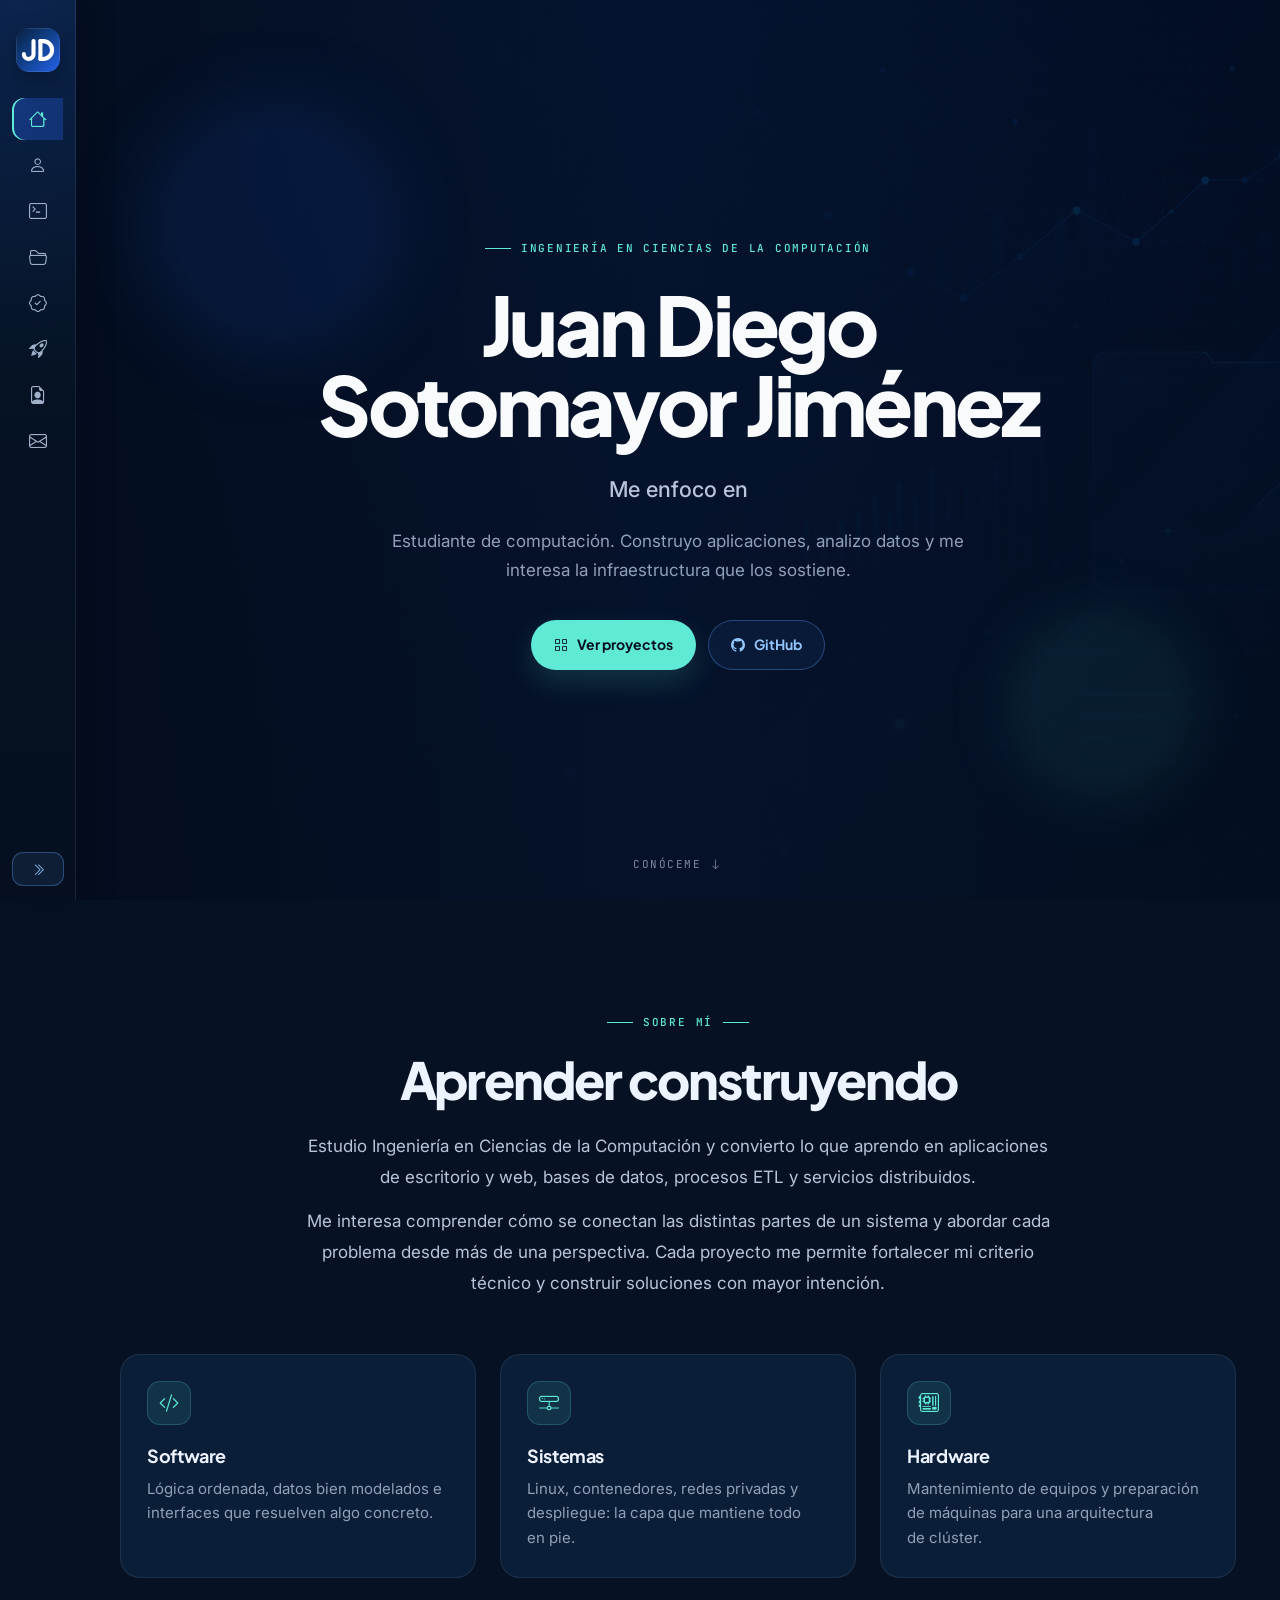
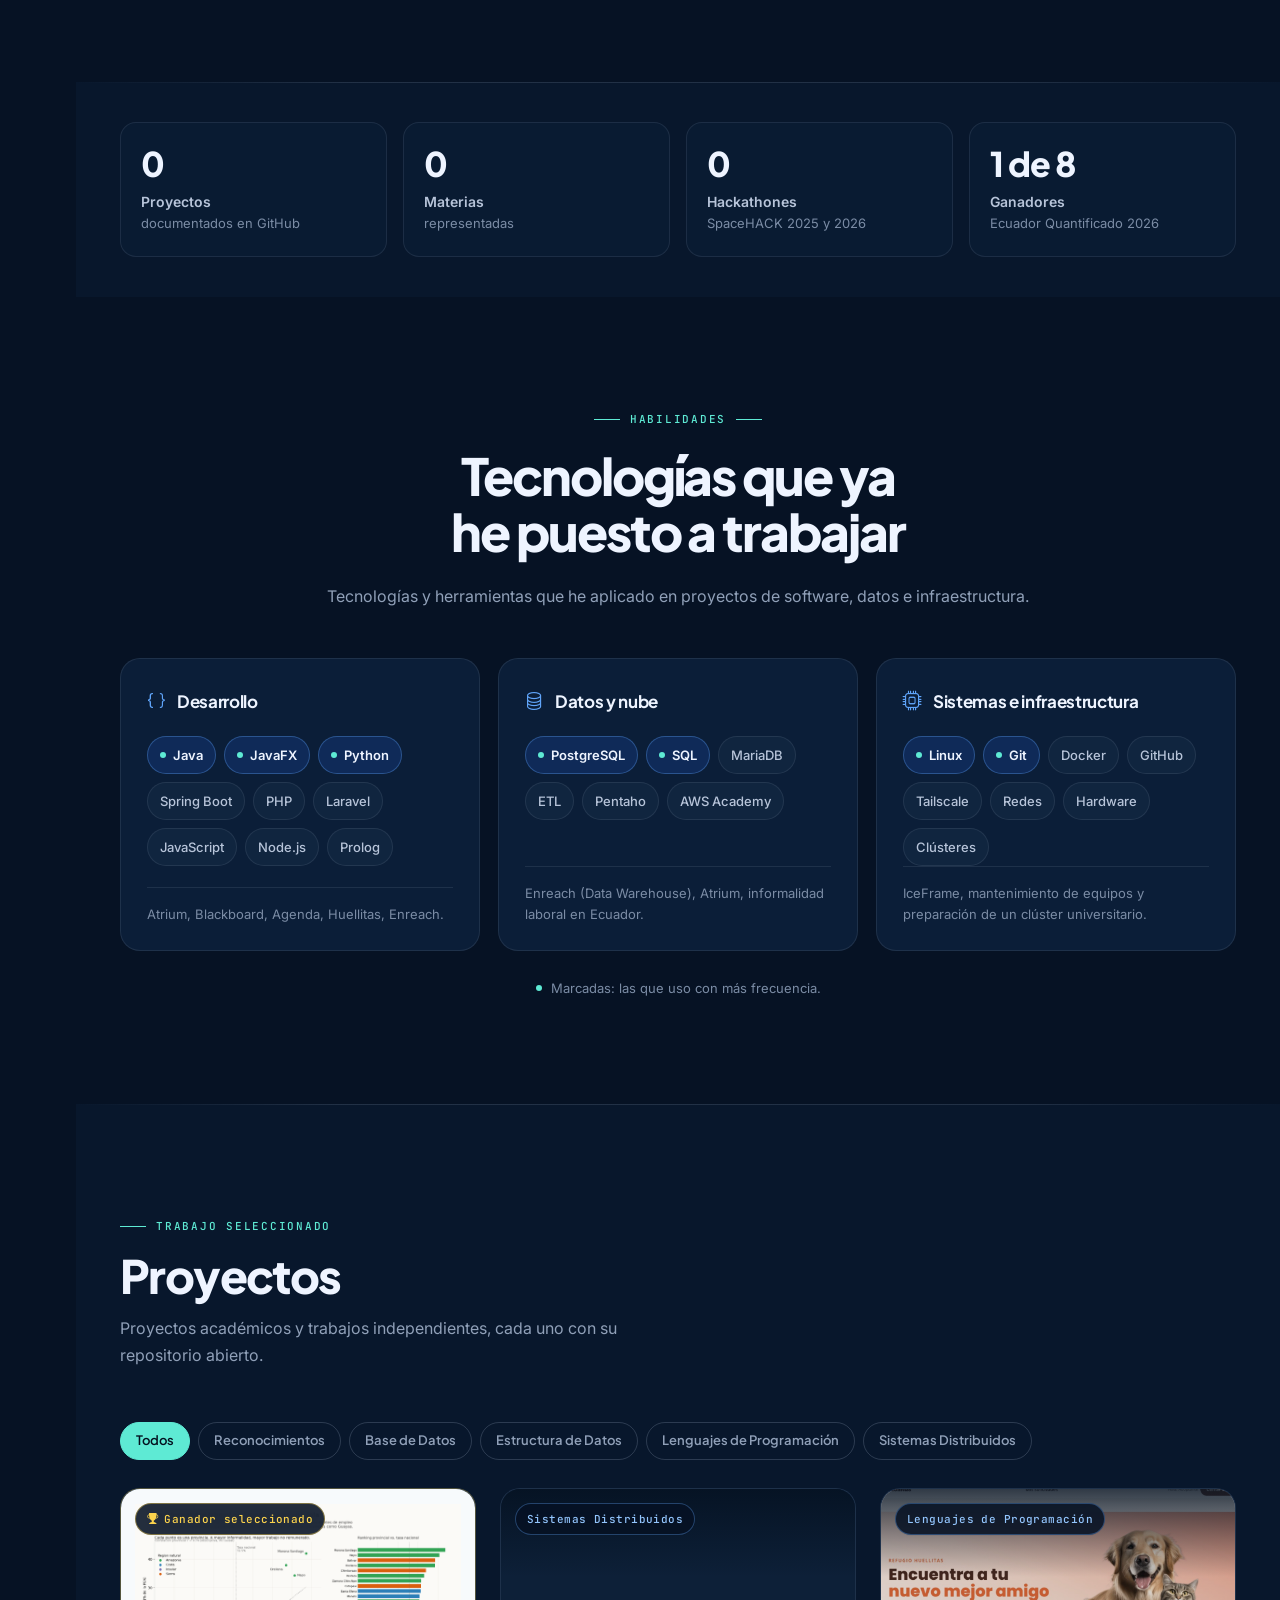
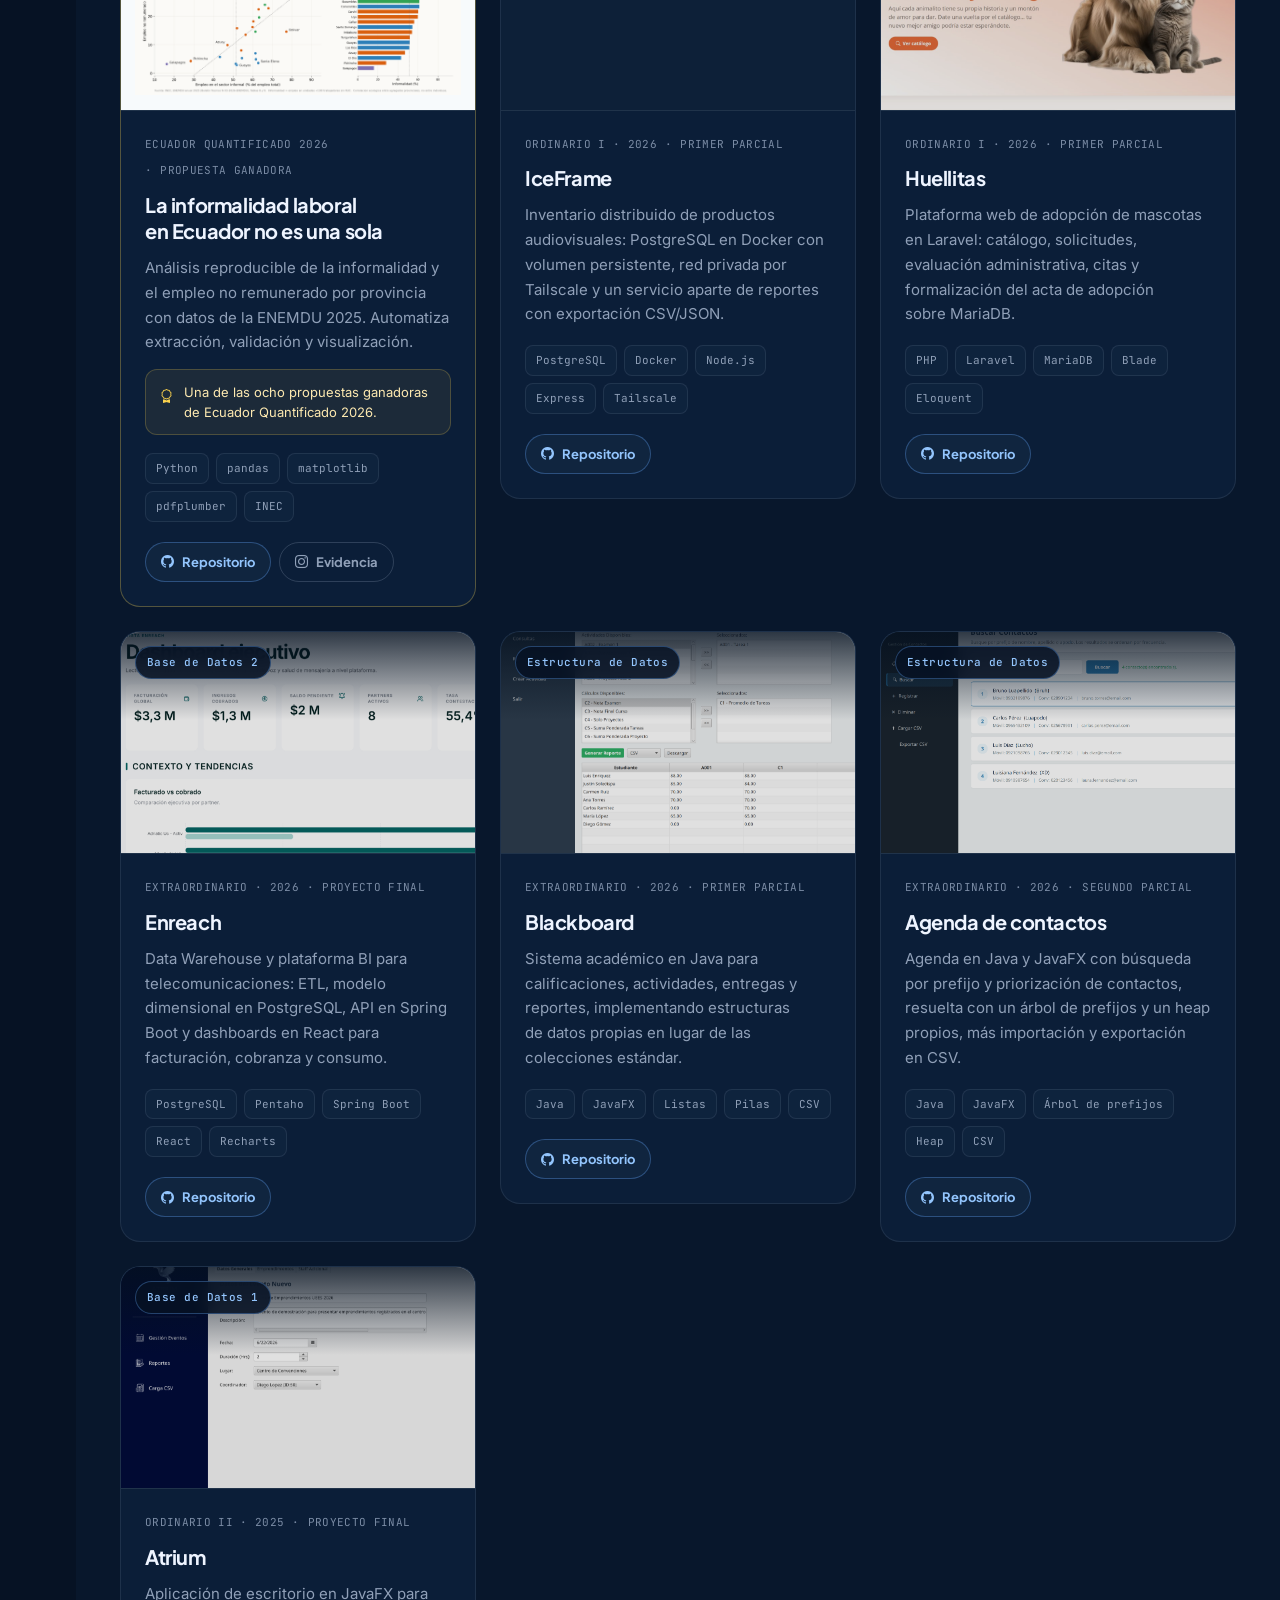
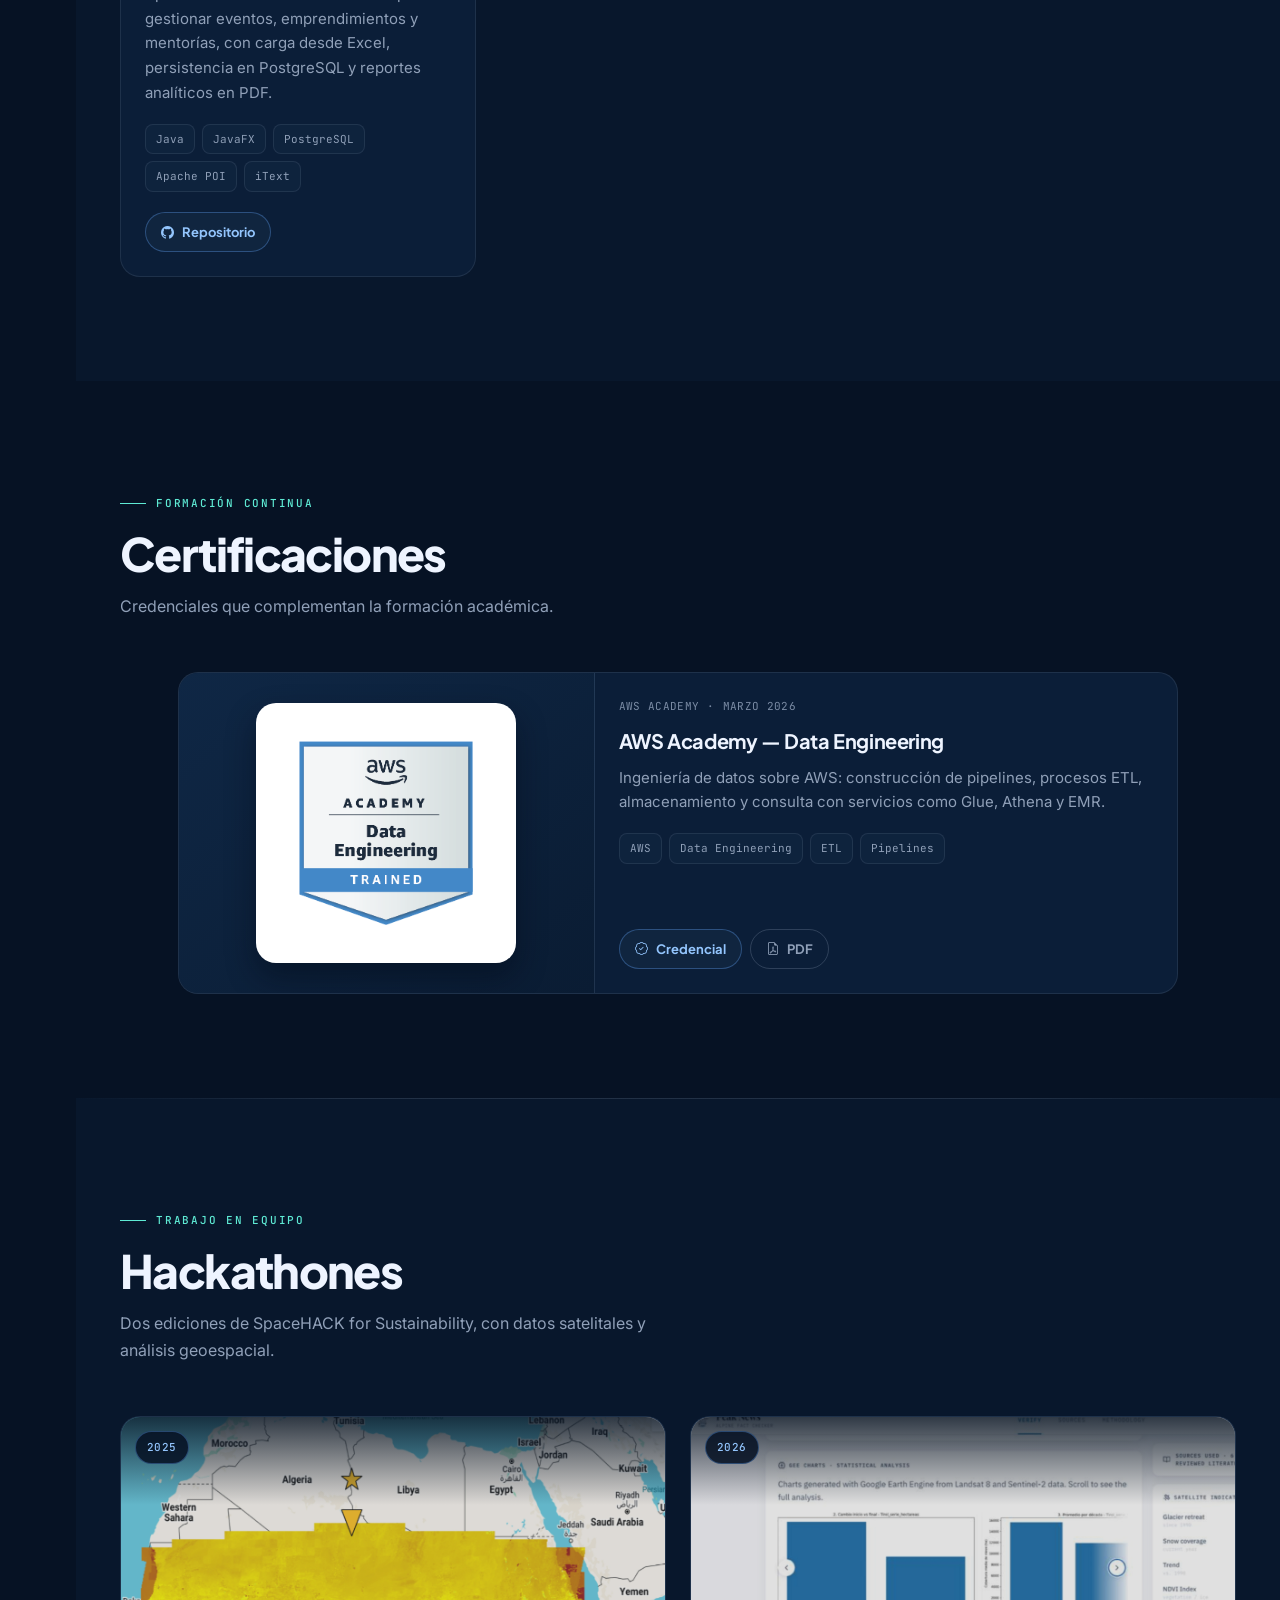
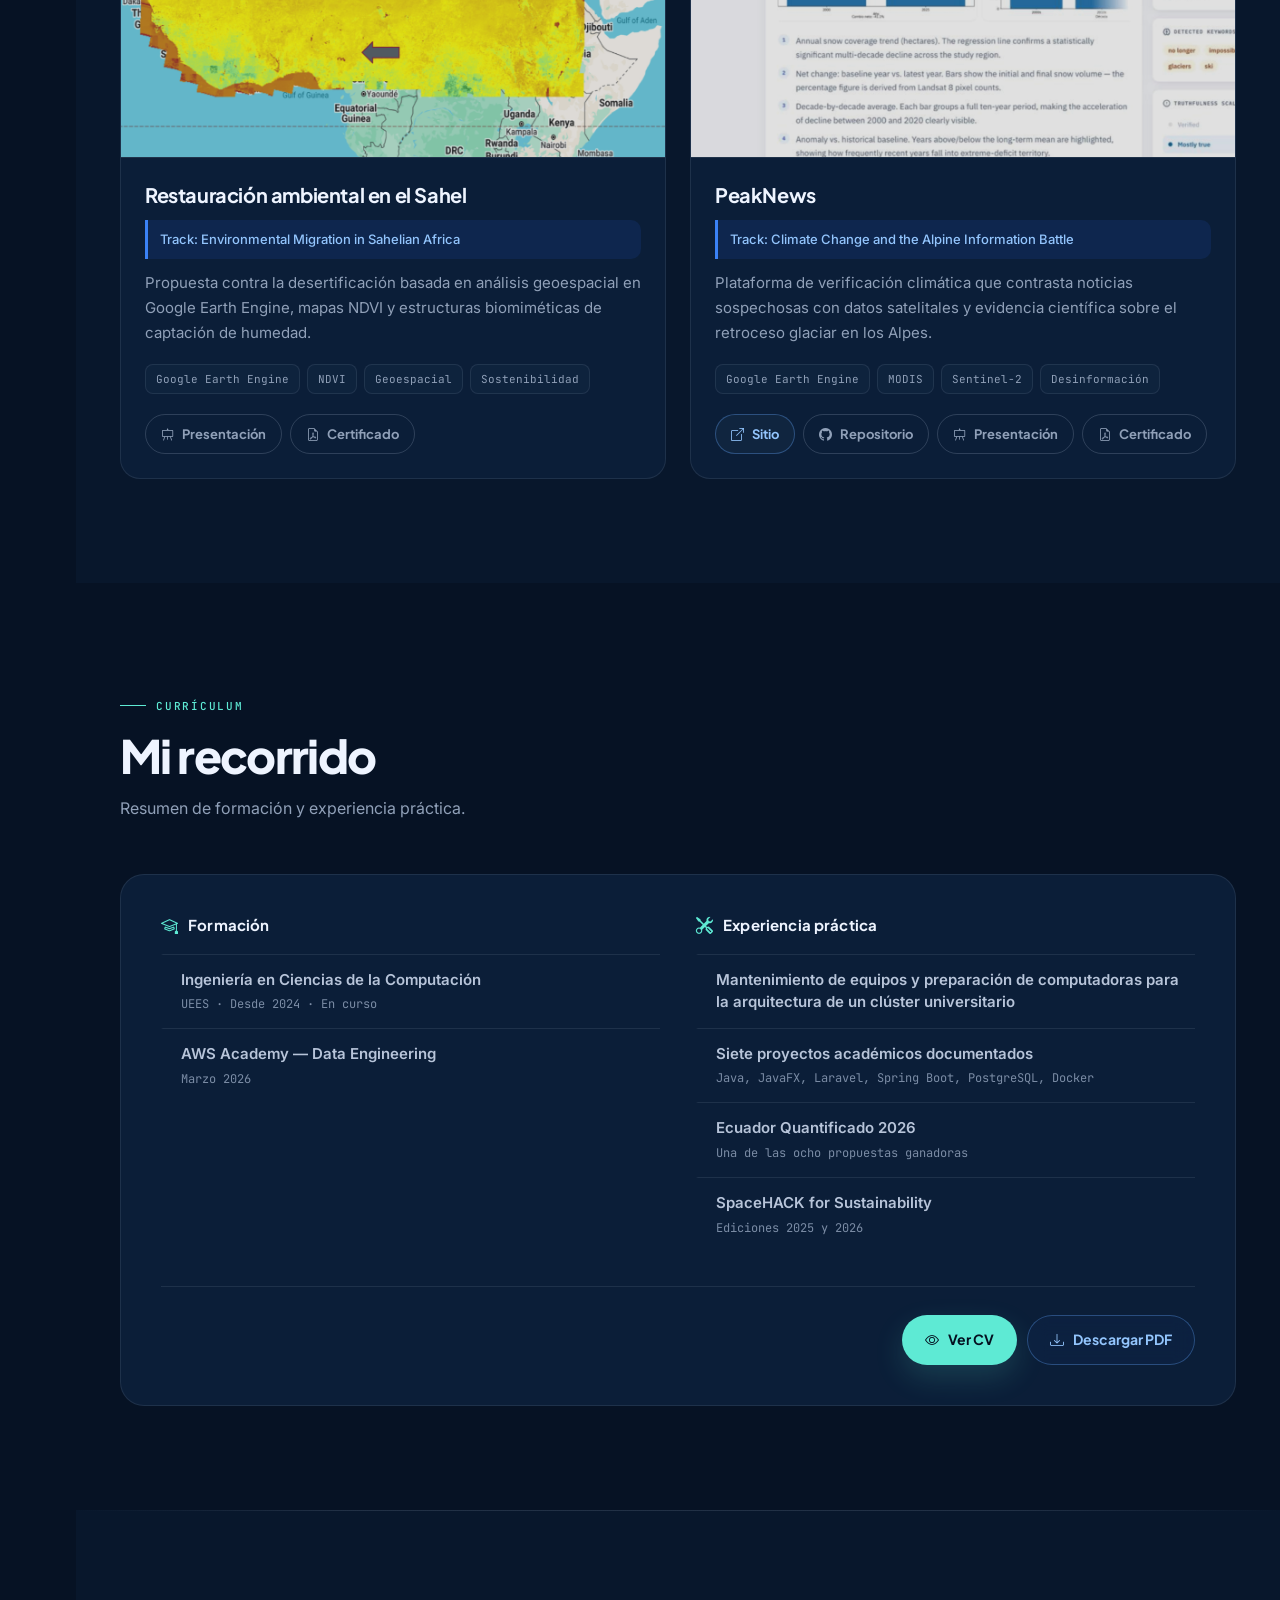
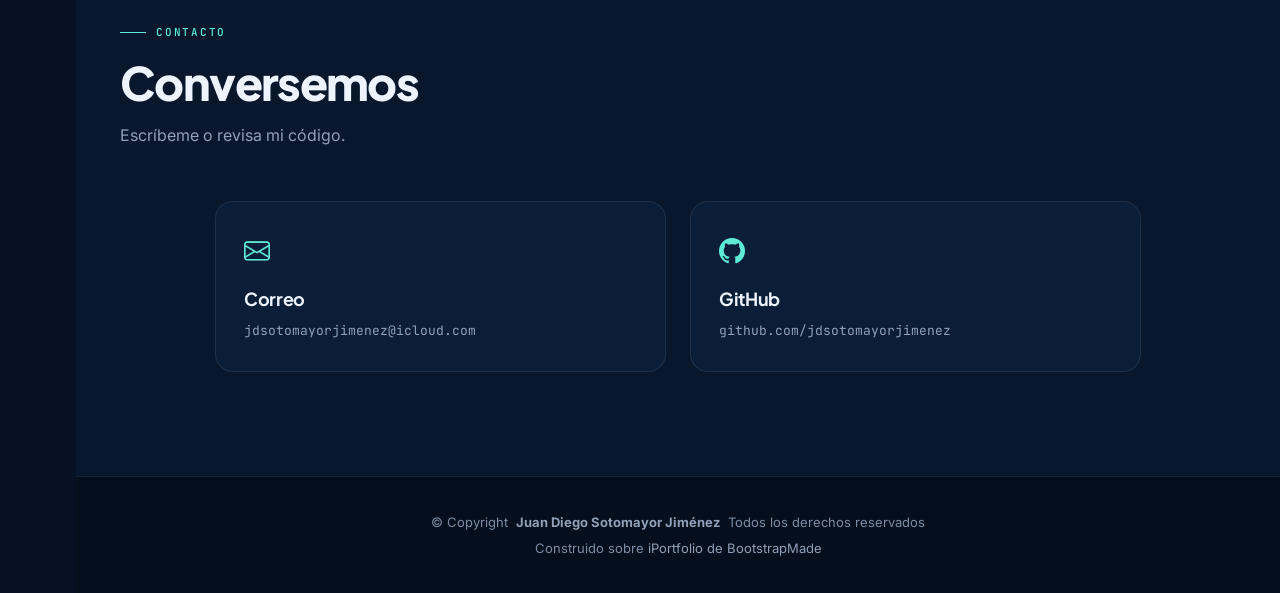
==== commit 7aa7337b: "Eliminar placeholder en CV" ====
--- a/index.html
+++ b/index.html
@@ -481,7 +481,6 @@
           </div>
 
           <div class="cv-note">
-            <p><i class="bi bi-info-circle" aria-hidden="true"></i>Consulta una versión resumida y compatible con sistemas de selección, o descárgala para revisarla sin conexión.</p>
             <div class="cv-actions">
               <a class="btn-solid" href="assets/docs/cv/juan-diego-sotomayor-jimenez-cv.pdf" target="_blank" rel="noopener noreferrer">
                 <i class="bi bi-eye" aria-hidden="true"></i>Ver CV
--- a/assets/css/custom.css
+++ b/assets/css/custom.css
@@ -1385,28 +1385,12 @@
 .cv-note {
   display: flex;
   align-items: center;
-  justify-content: space-between;
+  justify-content: flex-end;
   flex-wrap: wrap;
   gap: 20px;
   margin-top: 34px;
   padding-top: 28px;
   border-top: 1px solid var(--line);
-}
-
-.cv-note p {
-  display: flex;
-  align-items: flex-start;
-  gap: 10px;
-  max-width: 460px;
-  margin: 0;
-  color: var(--text-mid);
-  font-size: 14px;
-  line-height: 1.6;
-}
-
-.cv-note p i {
-  margin-top: 3px;
-  color: var(--blue-400);
 }
 
 .cv-actions {
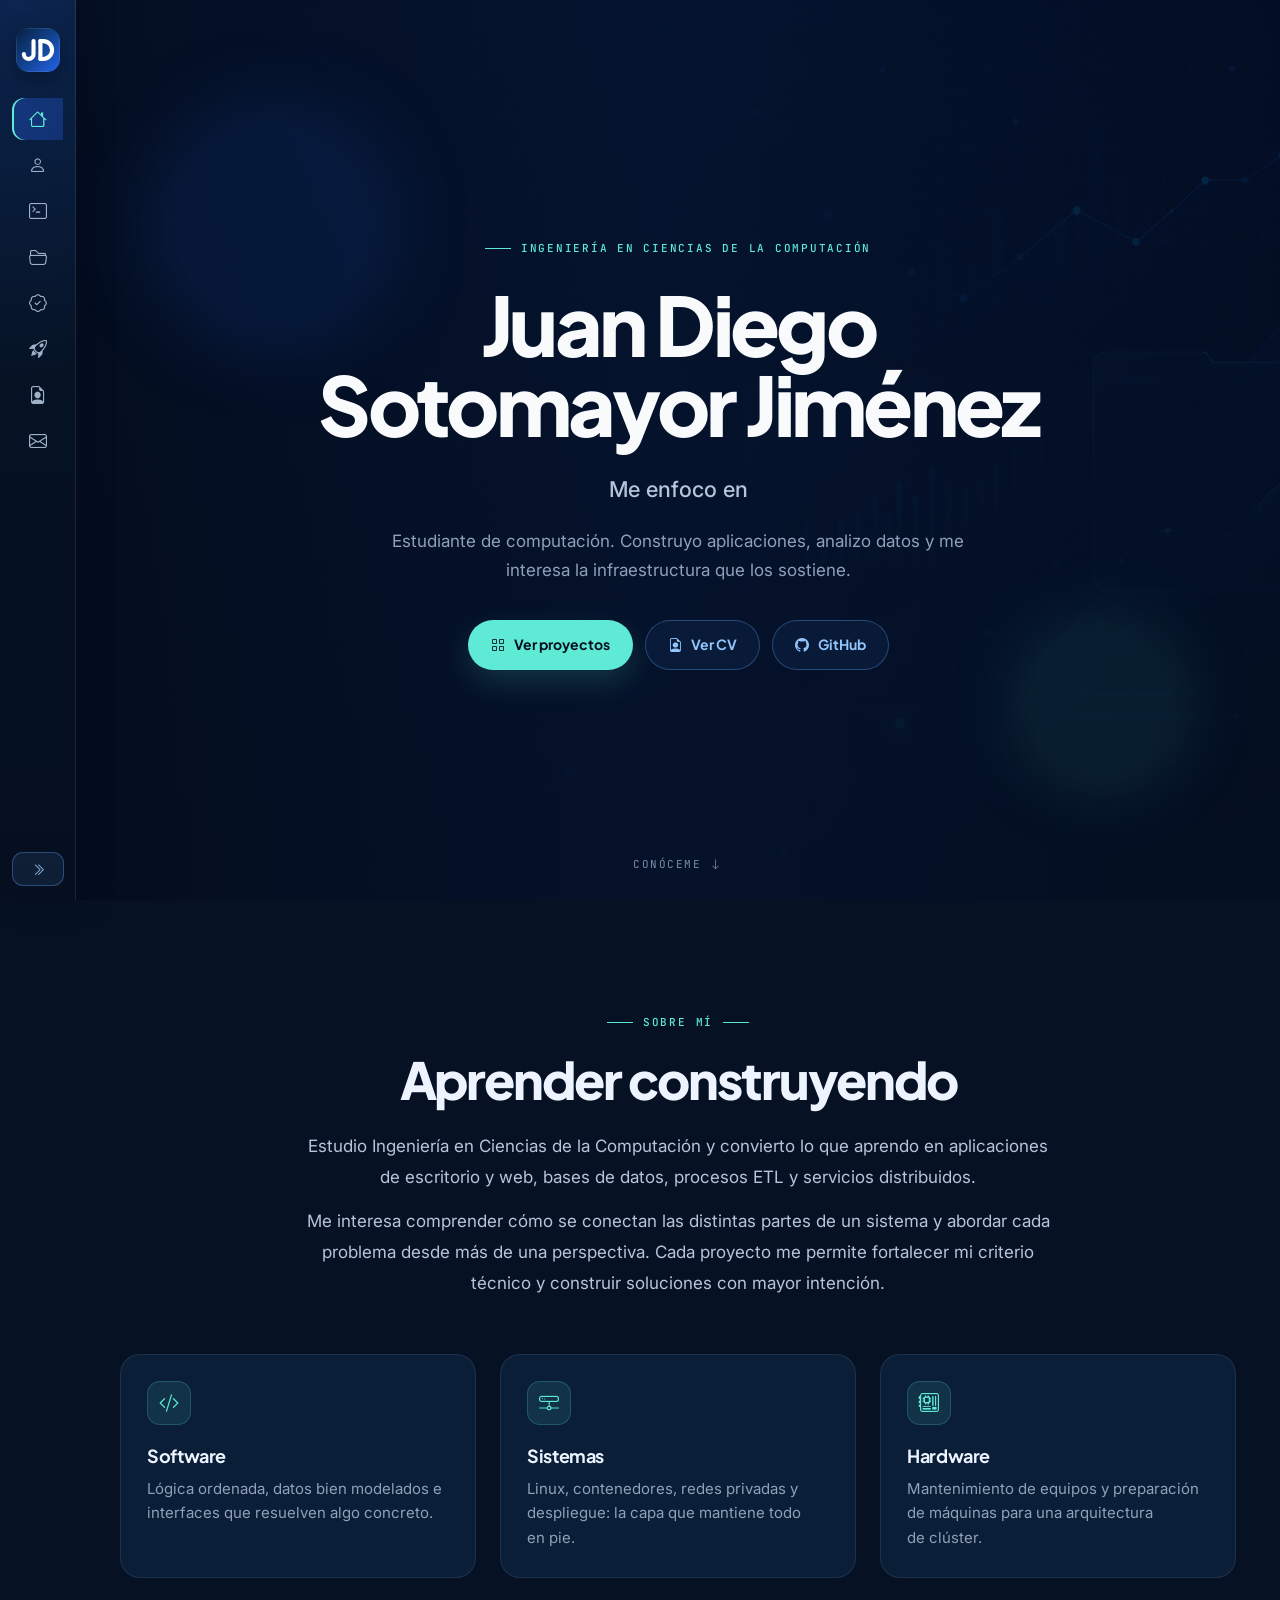
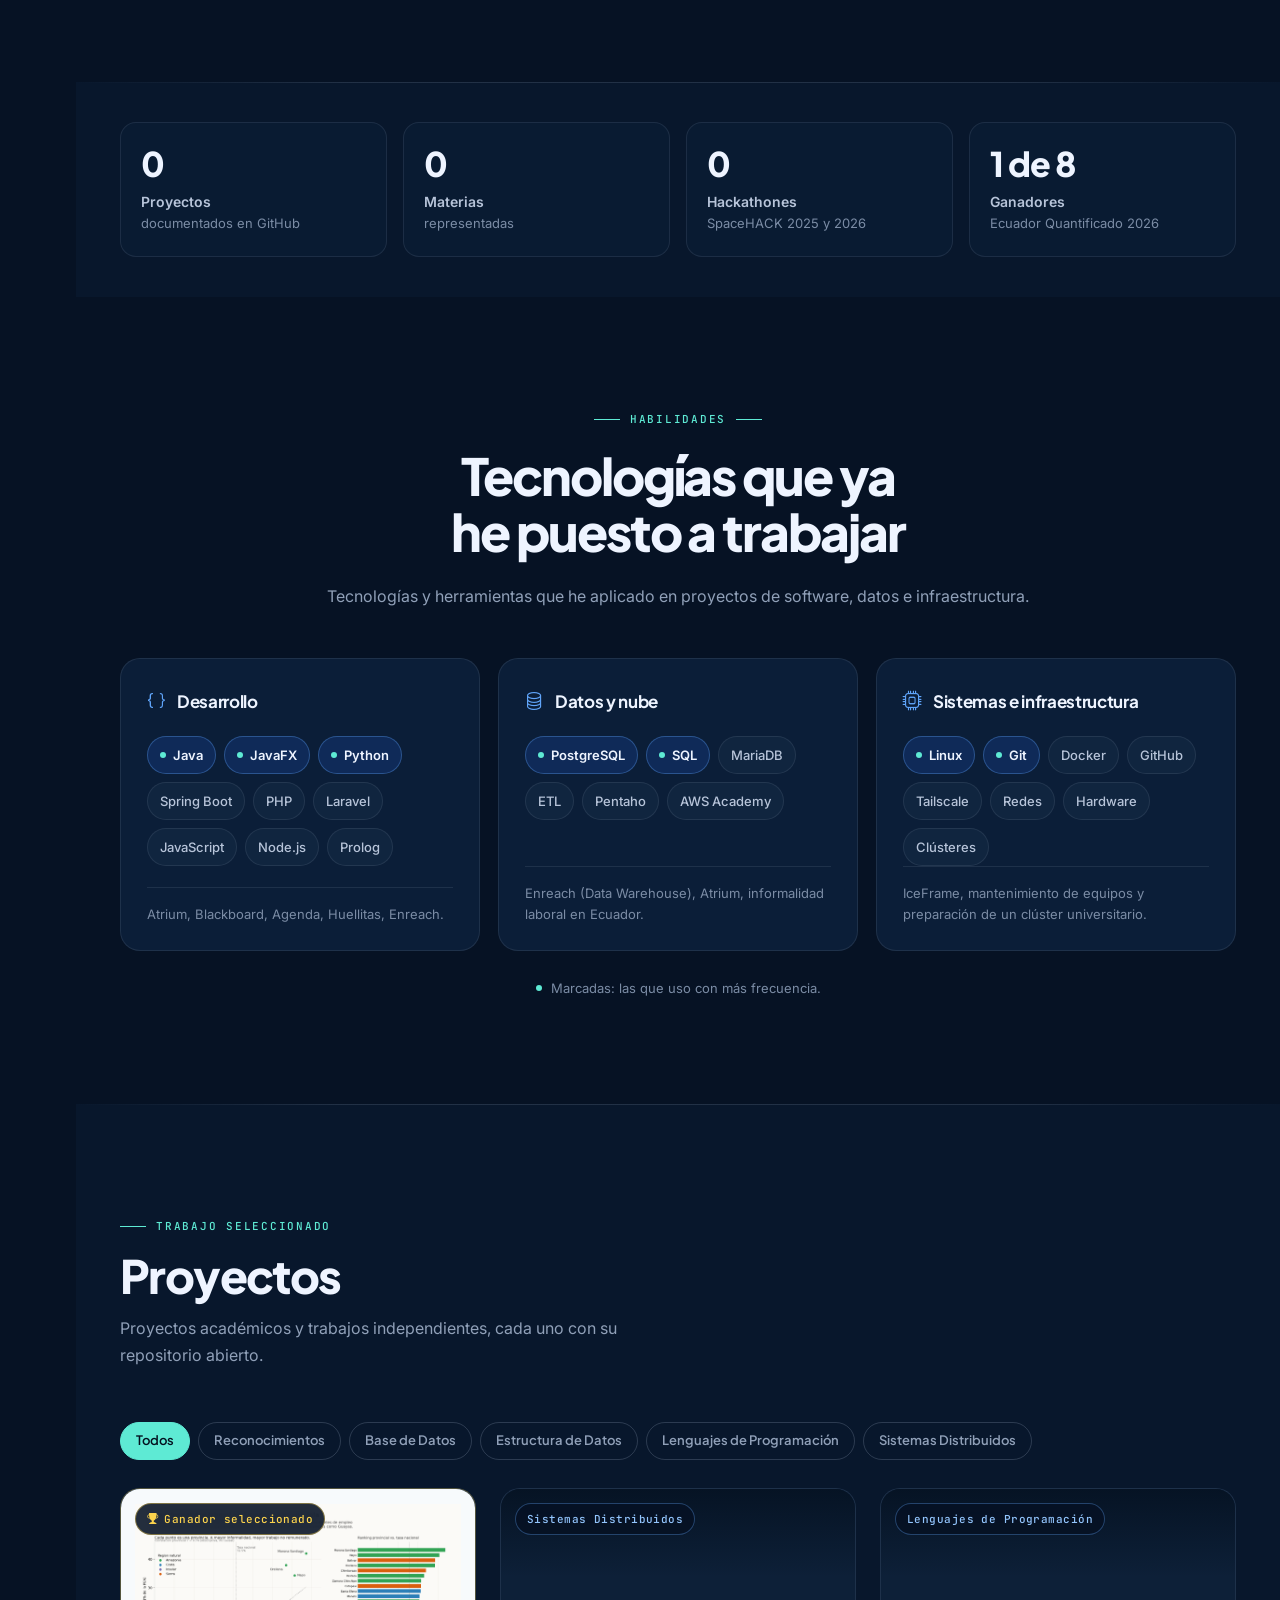
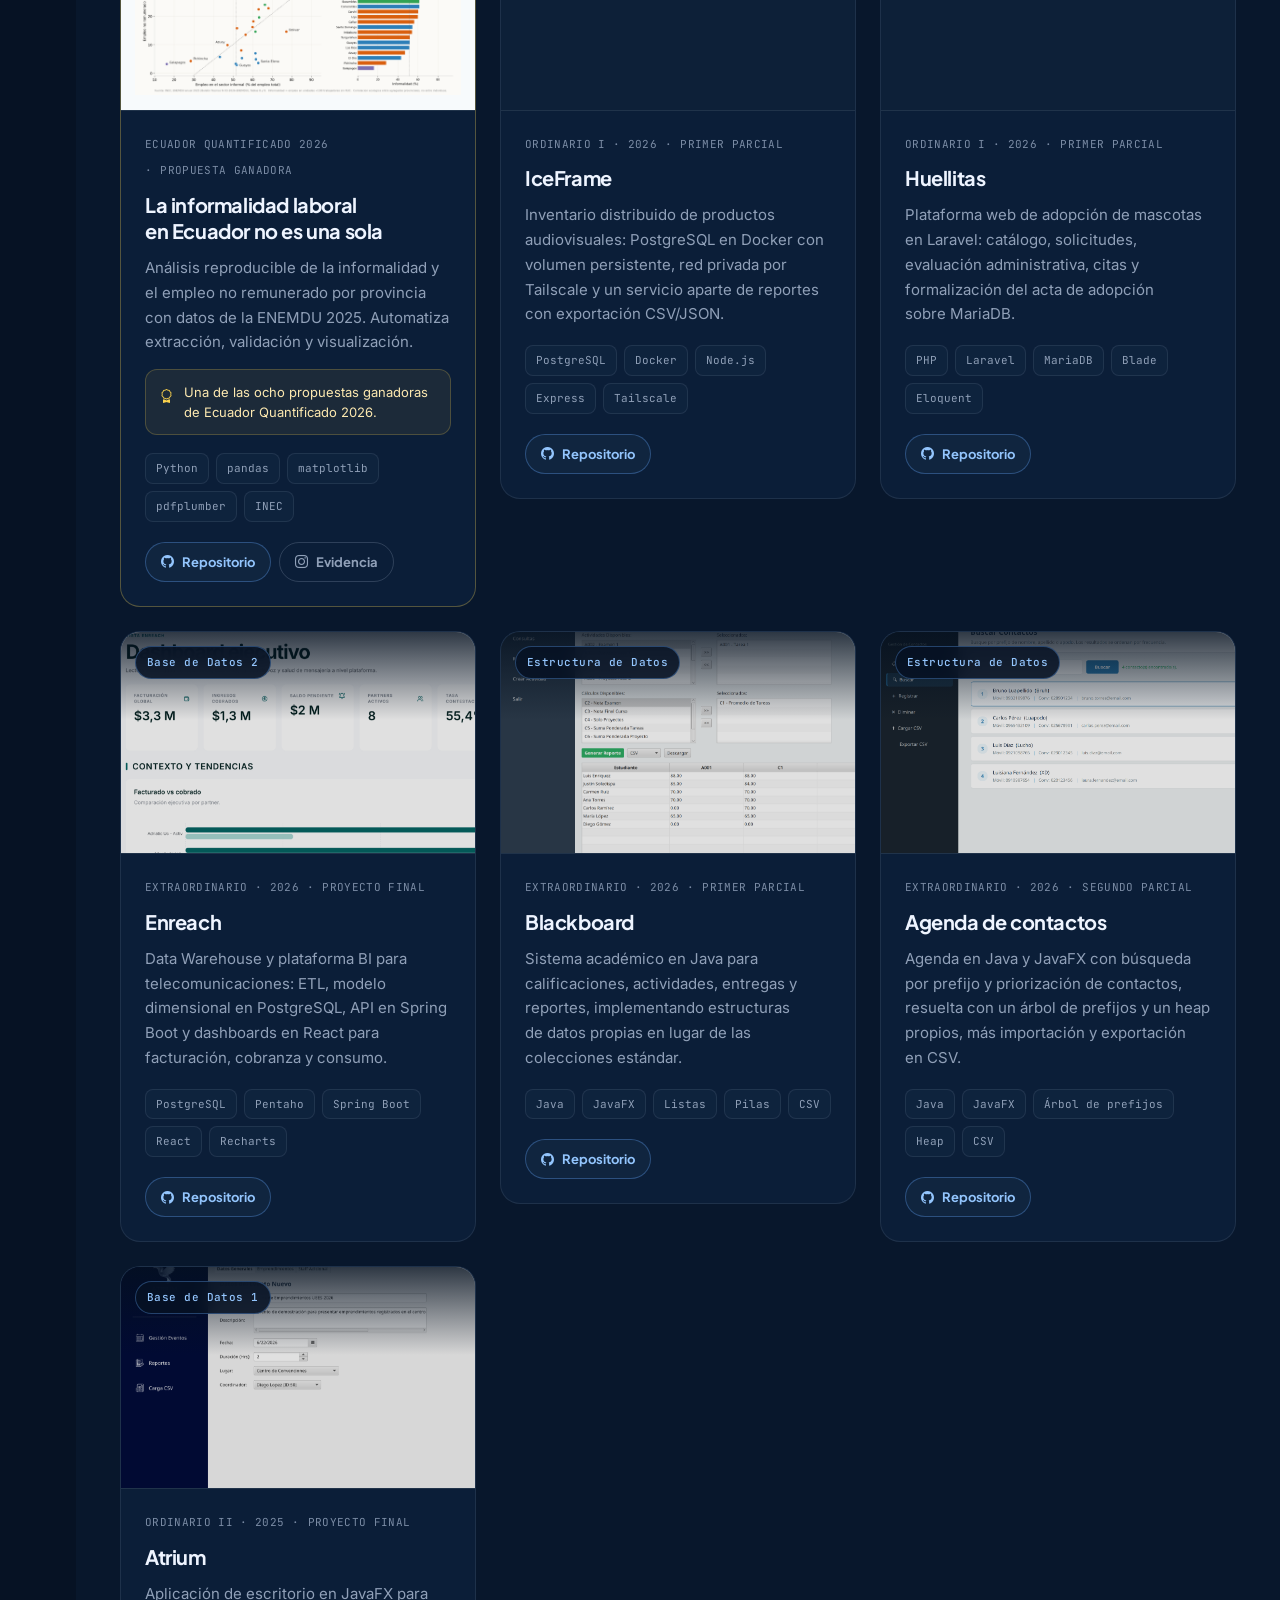
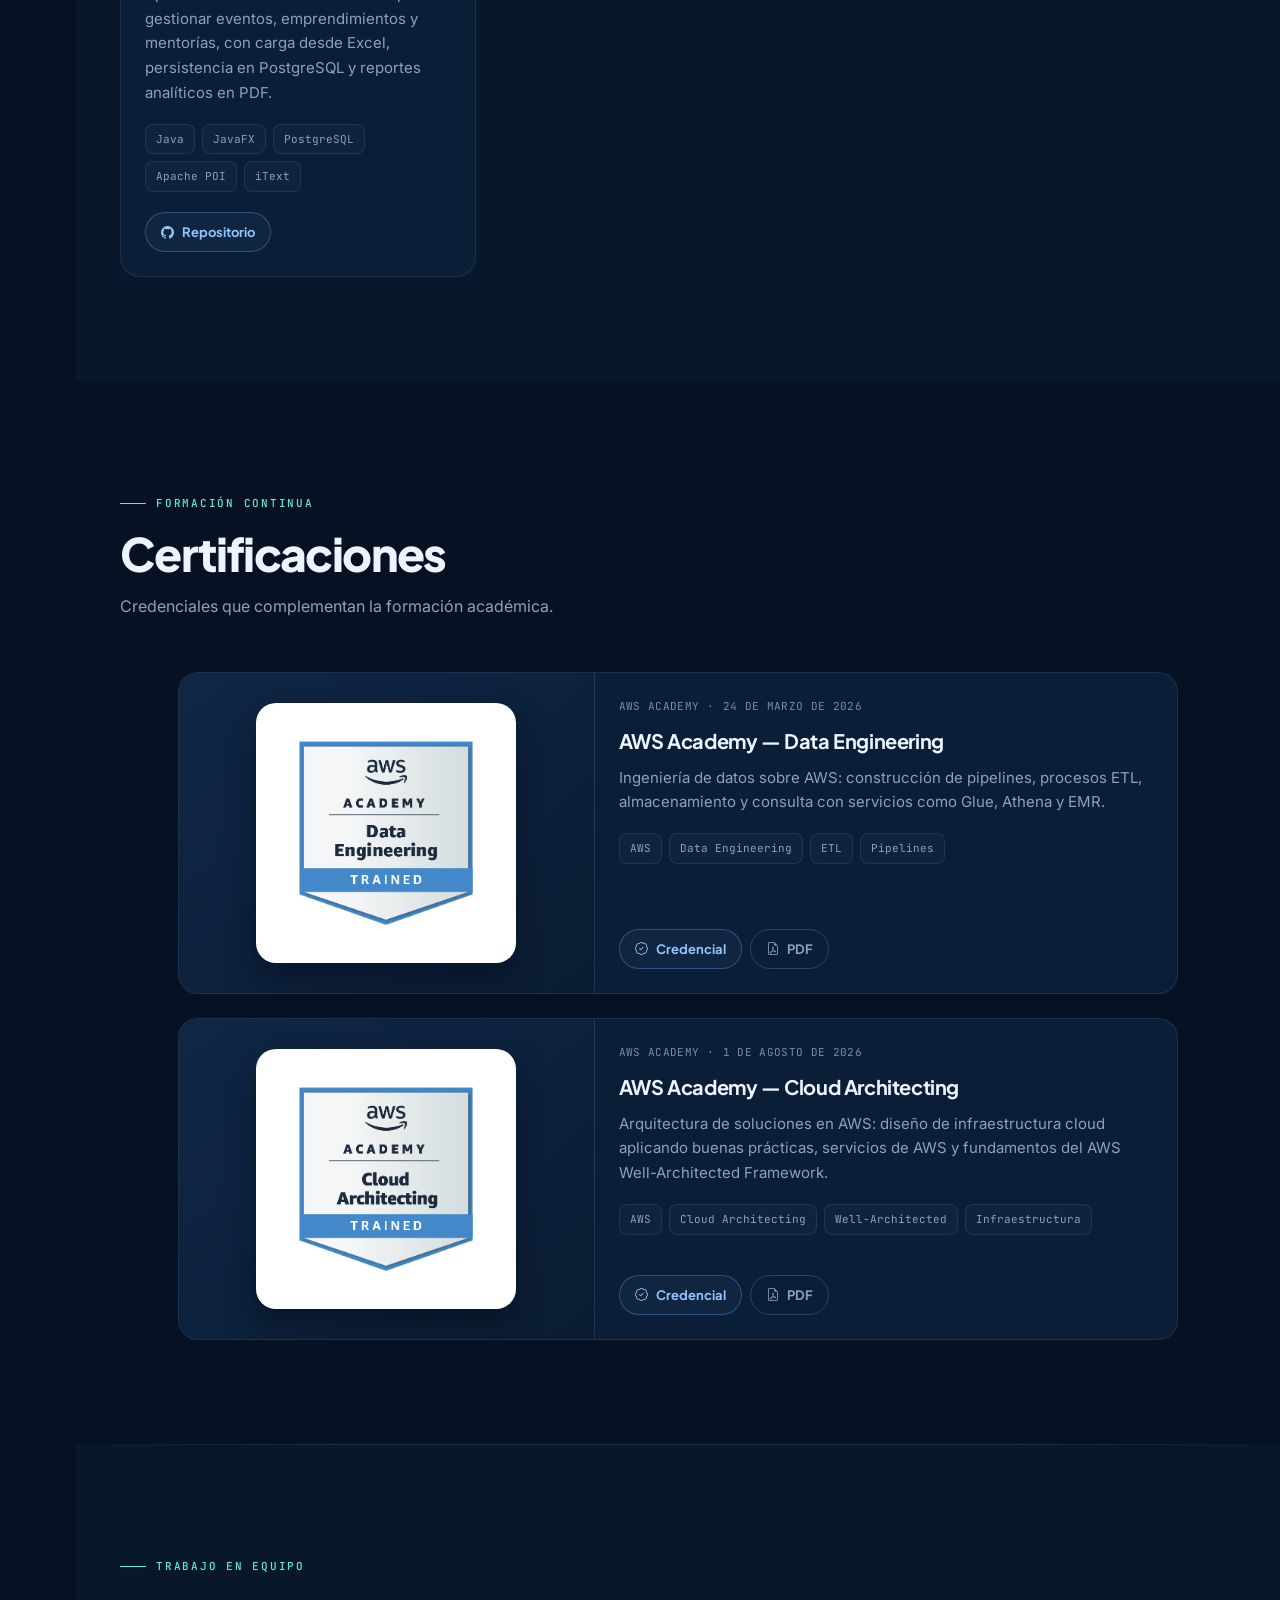
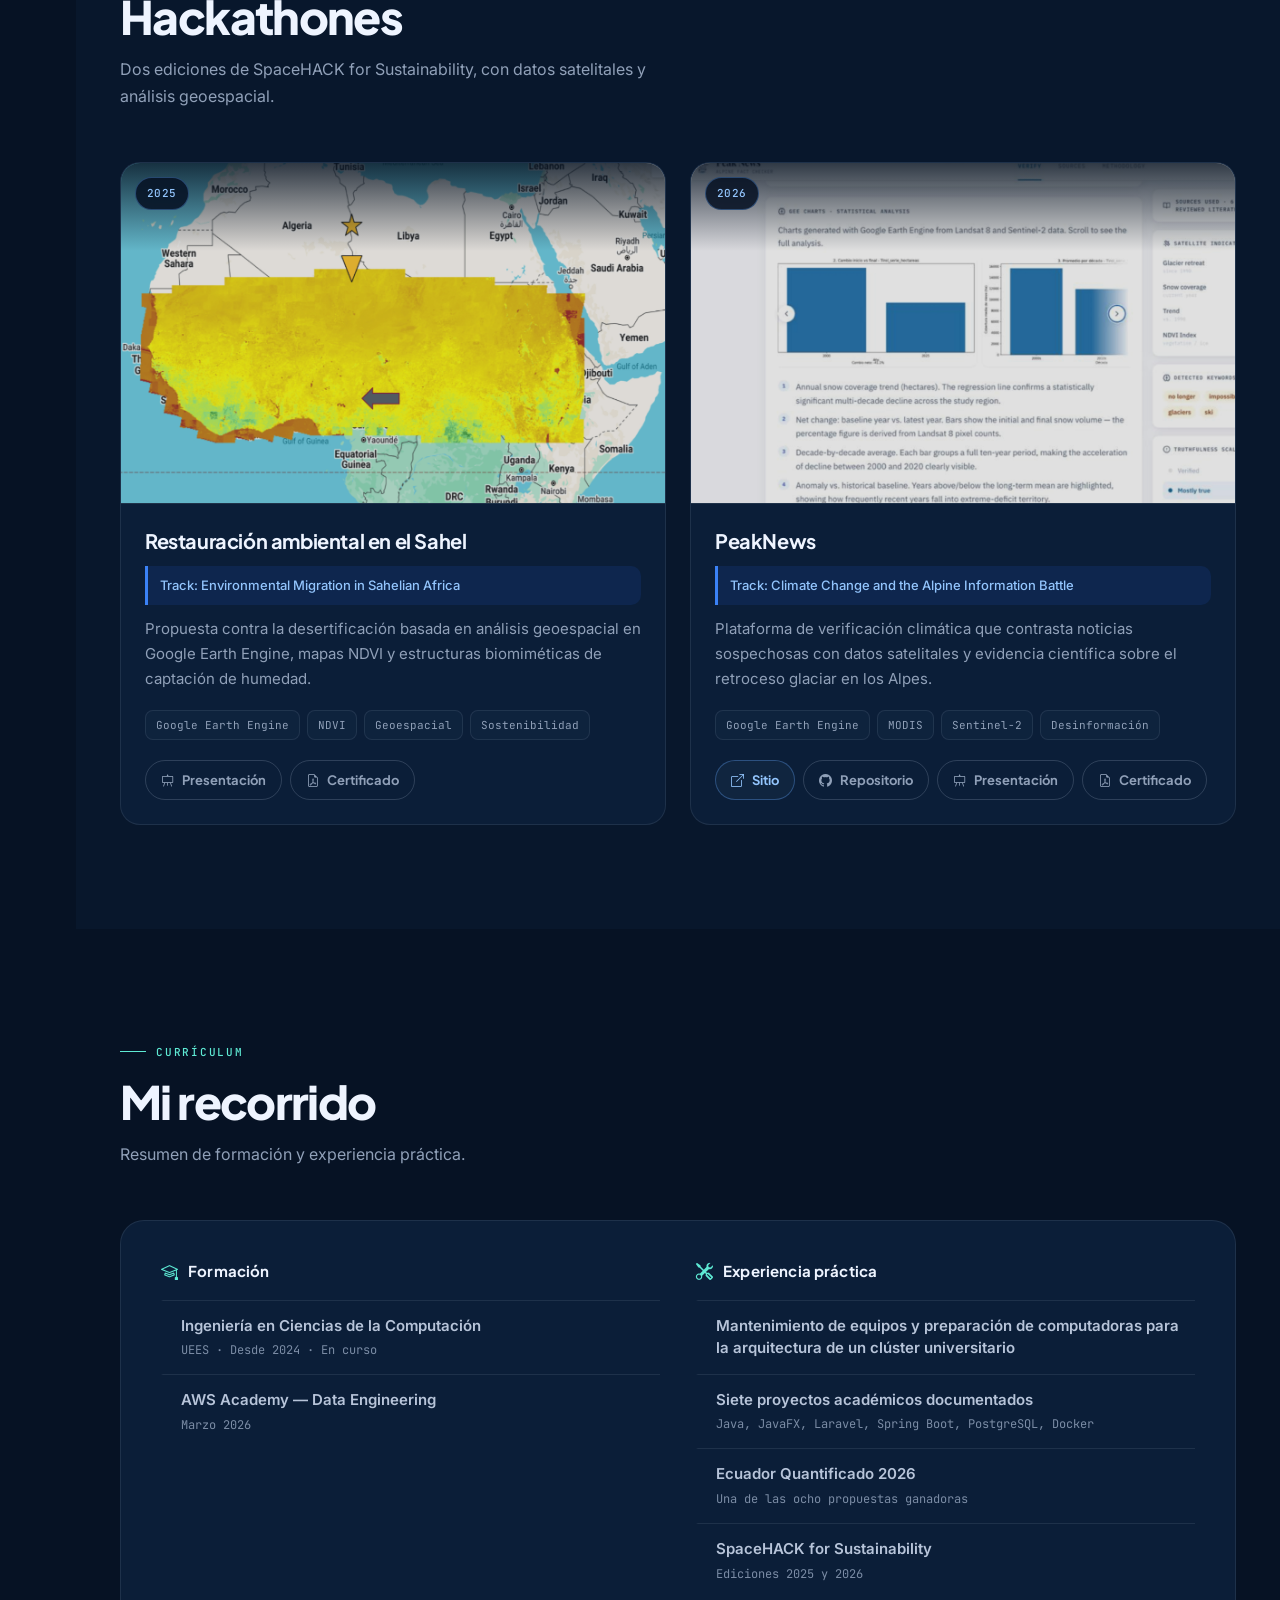
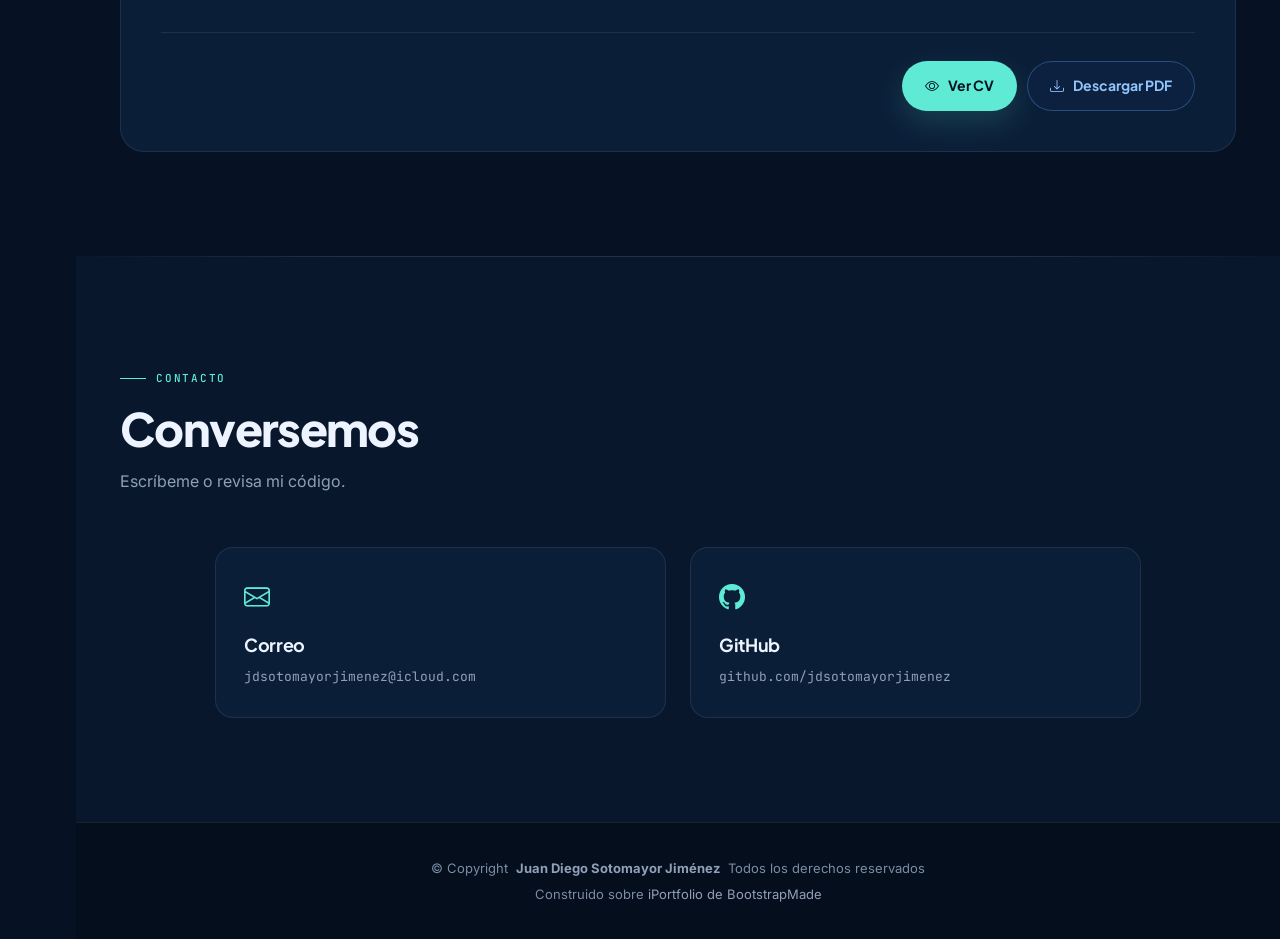
==== commit 2b6331fd: "Añadir certificación AWS Cloud Architecting" ====
--- a/index.html
+++ b/index.html
@@ -109,6 +109,7 @@
         <p class="hero-lead">Estudiante de computación. Construyo aplicaciones, analizo datos y me interesa la infraestructura que los sostiene.</p>
         <div class="hero-actions">
           <a class="btn-solid" href="#proyectos"><i class="bi bi-grid" aria-hidden="true"></i>Ver proyectos</a>
+          <a class="btn-ghost" href="assets/docs/cv/juan-diego-sotomayor-jimenez-cv.pdf" target="_blank" rel="noopener noreferrer"><i class="bi bi-file-earmark-person" aria-hidden="true"></i>Ver CV</a>
           <a class="btn-ghost" href="https://github.com/jdsotomayorjimenez" target="_blank" rel="noopener noreferrer"><i class="bi bi-github" aria-hidden="true"></i>GitHub</a>
         </div>
       </div>
@@ -379,20 +380,38 @@
         <p>Credenciales que complementan la formación académica.</p>
       </div>
 
-      <div class="container" data-aos="fade-up" data-aos-delay="100">
+      <div class="container d-grid gap-4" data-aos="fade-up" data-aos-delay="100">
         <article class="feature-card certification-card">
           <div class="row g-0 align-items-stretch">
             <div class="col-md-5 card-media certification-badge-media">
               <img src="assets/img/certifications/aws-data-engineering.png" alt="Insignia de AWS Academy Data Engineering" class="aws-badge-img" width="601" height="601" loading="lazy" decoding="async">
             </div>
             <div class="col-md-7 card-body-custom">
-              <div class="card-meta"><span>AWS Academy</span><span>Marzo 2026</span></div>
+              <div class="card-meta"><span>AWS Academy</span><span>24 de marzo de 2026</span></div>
               <h3>AWS Academy — Data Engineering</h3>
               <p>Ingeniería de datos sobre AWS: construcción de pipelines, procesos ETL, almacenamiento y consulta con servicios como Glue, Athena y EMR.</p>
               <div class="card-tags"><span>AWS</span><span>Data Engineering</span><span>ETL</span><span>Pipelines</span></div>
               <div class="card-actions">
                 <a class="btn-portfolio" href="https://www.credly.com/go/jmzJ83qA" target="_blank" rel="noopener noreferrer"><i class="bi bi-patch-check" aria-hidden="true"></i>Credencial</a>
                 <a class="btn-portfolio secondary" href="assets/docs/certifications/aws-data-engineering.pdf" target="_blank" rel="noopener noreferrer"><i class="bi bi-file-earmark-pdf" aria-hidden="true"></i>PDF</a>
+              </div>
+            </div>
+          </div>
+        </article>
+
+        <article class="feature-card certification-card">
+          <div class="row g-0 align-items-stretch">
+            <div class="col-md-5 card-media certification-badge-media">
+              <img src="assets/img/certifications/aws-cloud-architecting.png" alt="Insignia de AWS Academy Cloud Architecting" class="aws-badge-img" width="601" height="601" loading="lazy" decoding="async">
+            </div>
+            <div class="col-md-7 card-body-custom">
+              <div class="card-meta"><span>AWS Academy</span><span>1 de agosto de 2026</span></div>
+              <h3>AWS Academy — Cloud Architecting</h3>
+              <p>Arquitectura de soluciones en AWS: diseño de infraestructura cloud aplicando buenas prácticas, servicios de AWS y fundamentos del AWS Well-Architected Framework.</p>
+              <div class="card-tags"><span>AWS</span><span>Cloud Architecting</span><span>Well-Architected</span><span>Infraestructura</span></div>
+              <div class="card-actions">
+                <a class="btn-portfolio" href="https://www.credly.com/badges/28597e0b-4e4d-41e6-b826-8e6eeebaab53/public_url" target="_blank" rel="noopener noreferrer"><i class="bi bi-patch-check" aria-hidden="true"></i>Credencial</a>
+                <a class="btn-portfolio secondary" href="assets/docs/certifications/aws-cloud-architecting.pdf" target="_blank" rel="noopener noreferrer"><i class="bi bi-file-earmark-pdf" aria-hidden="true"></i>PDF</a>
               </div>
             </div>
           </div>
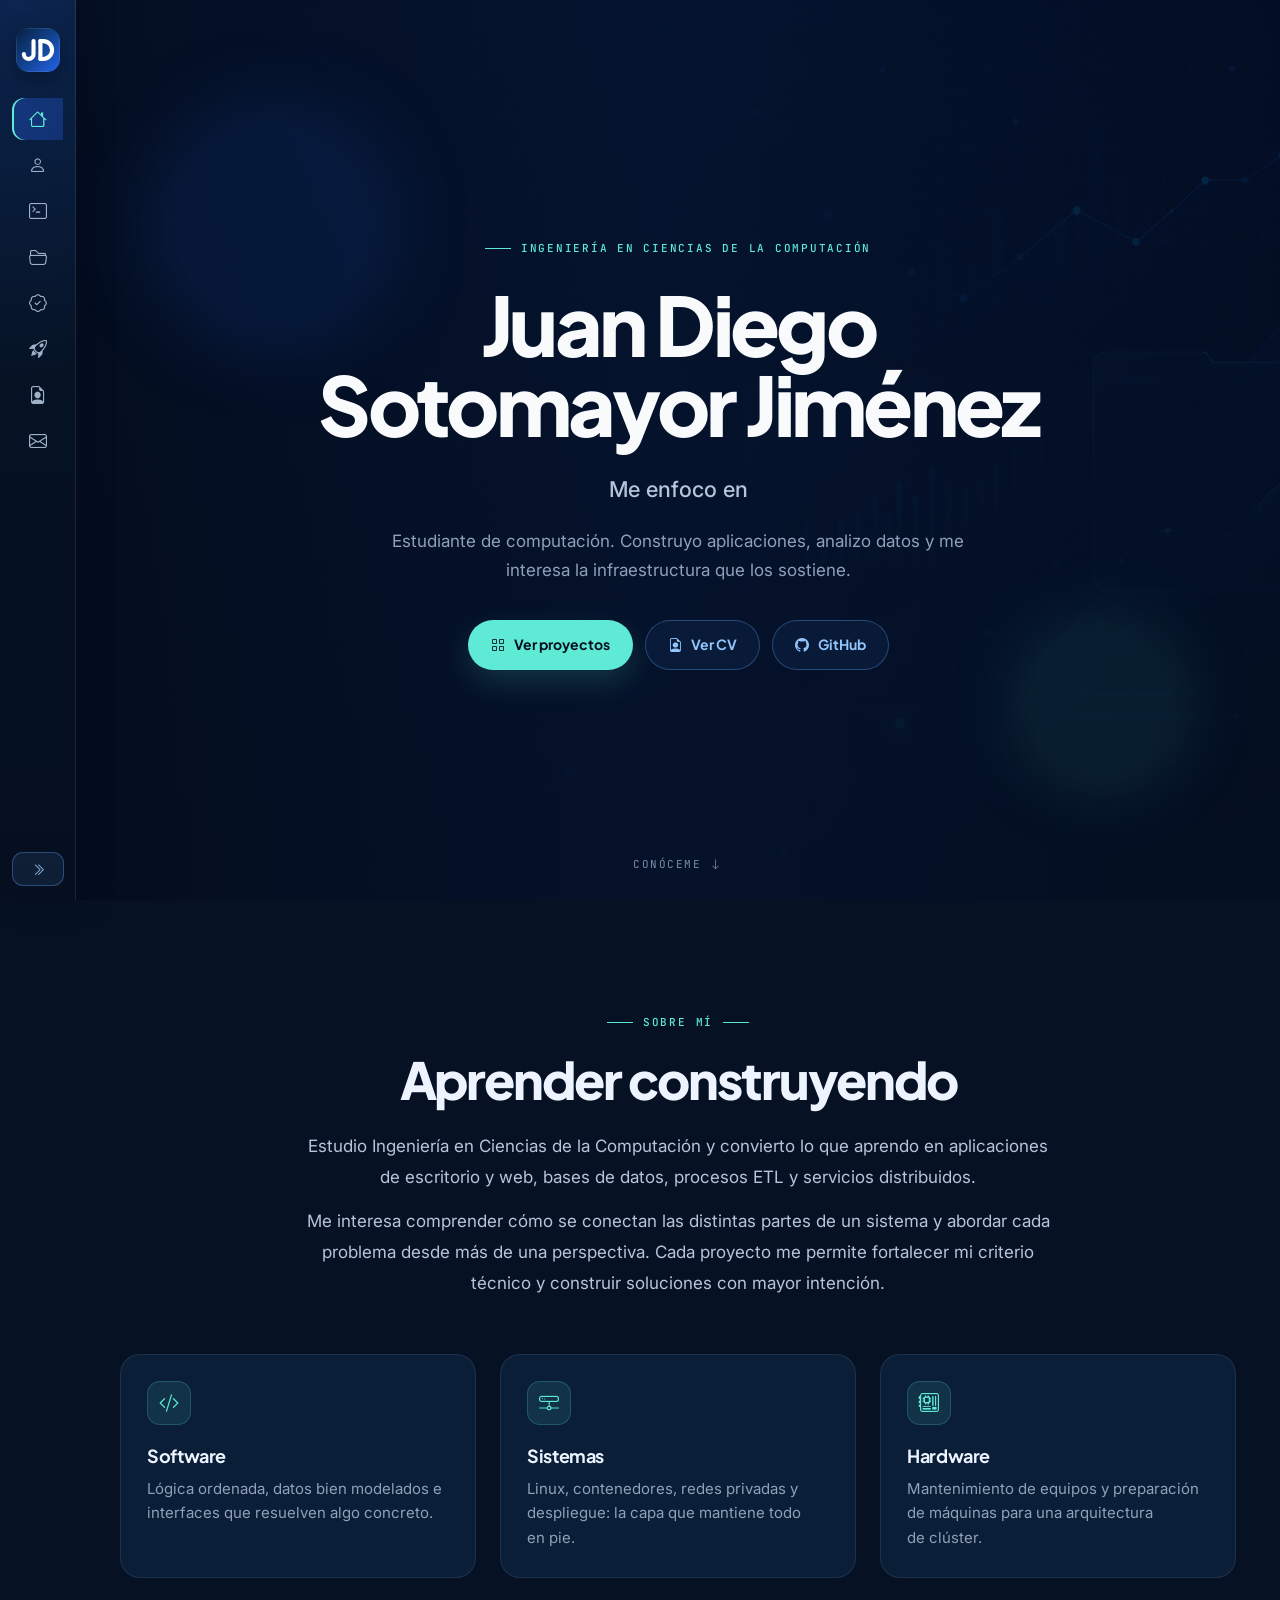
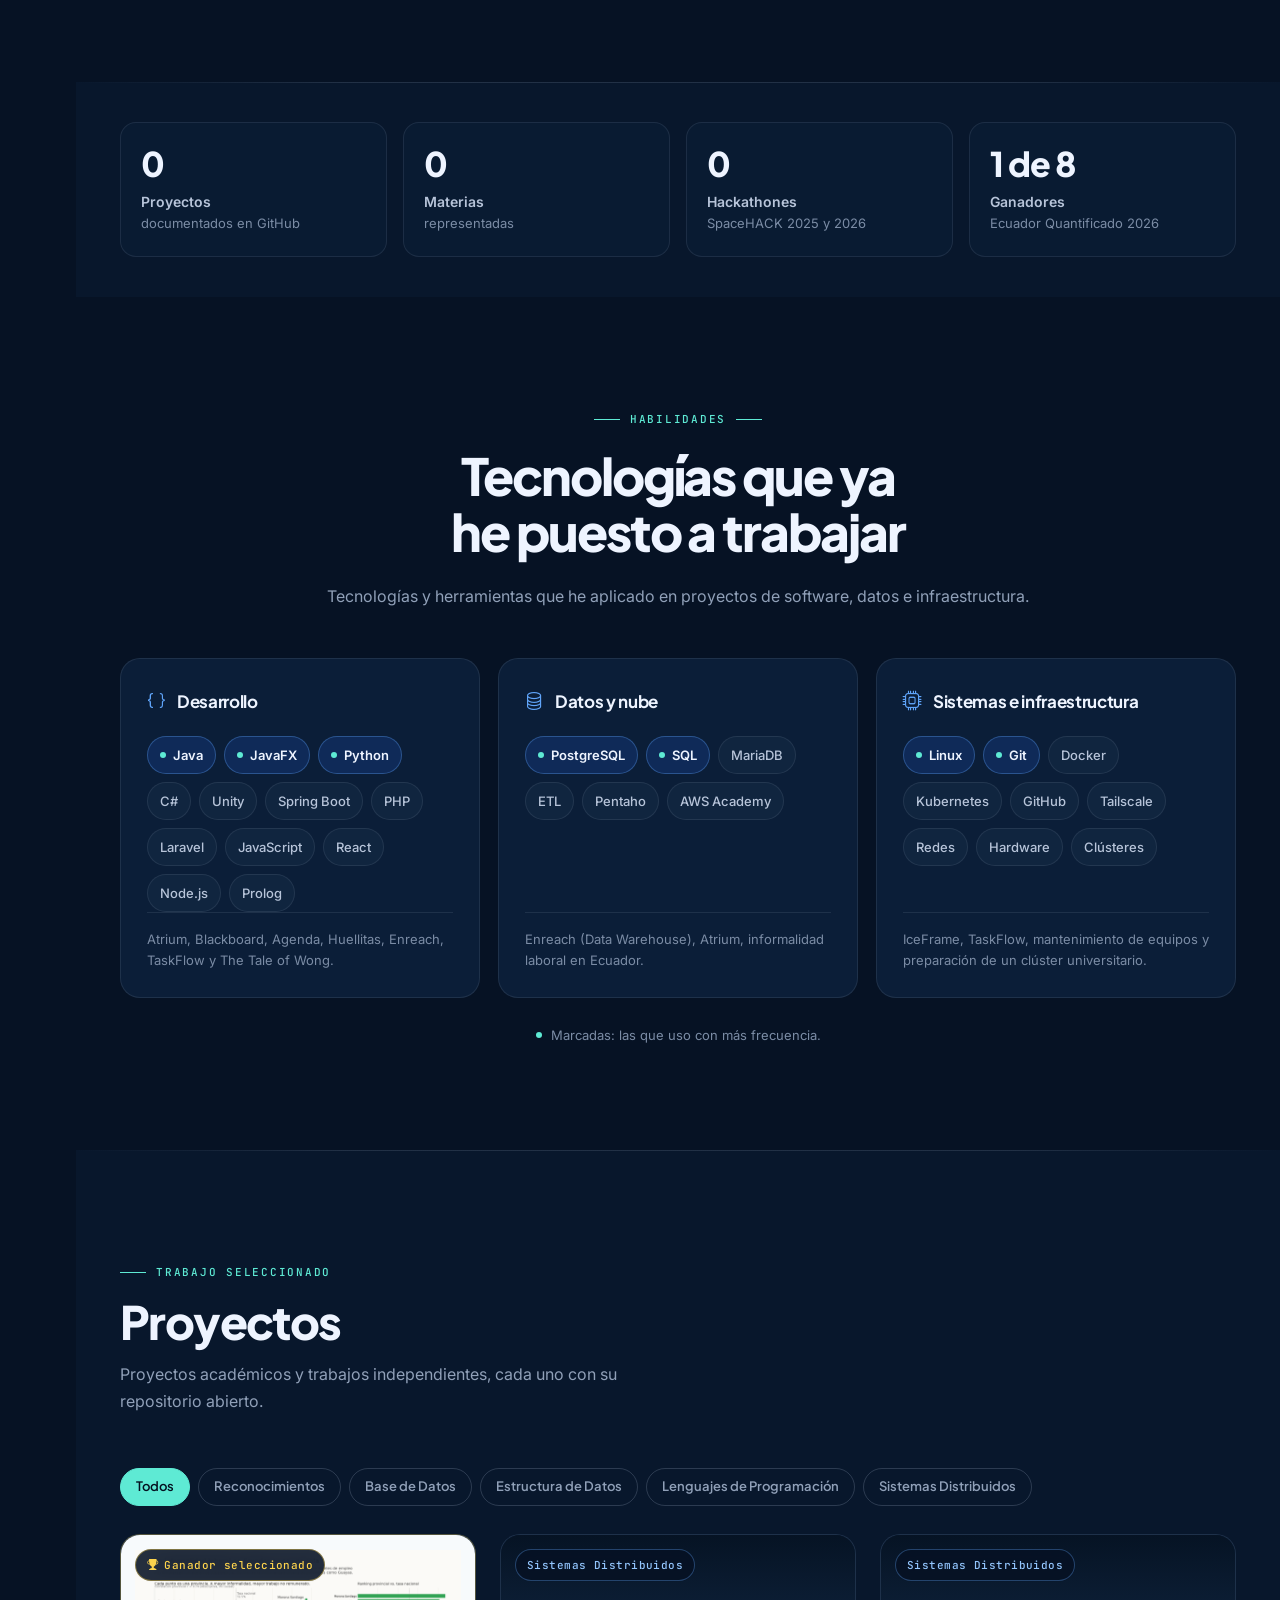
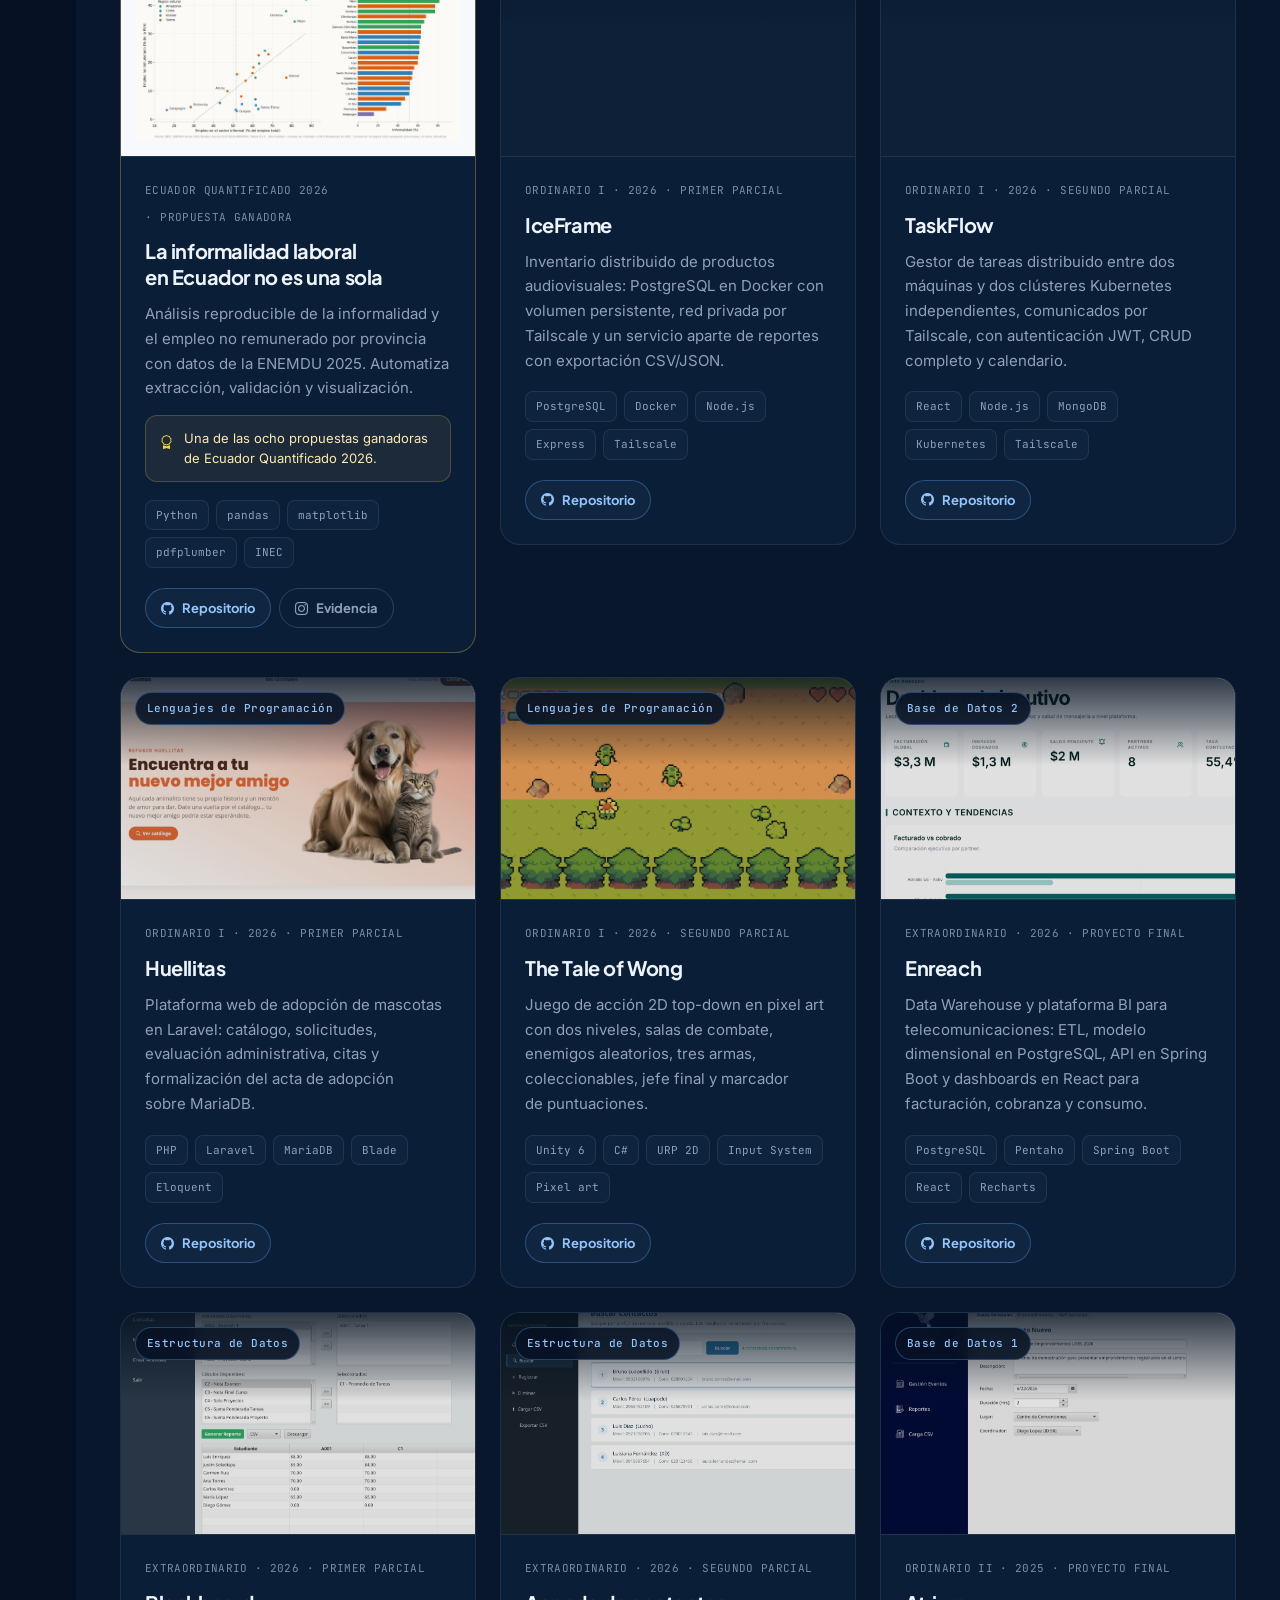
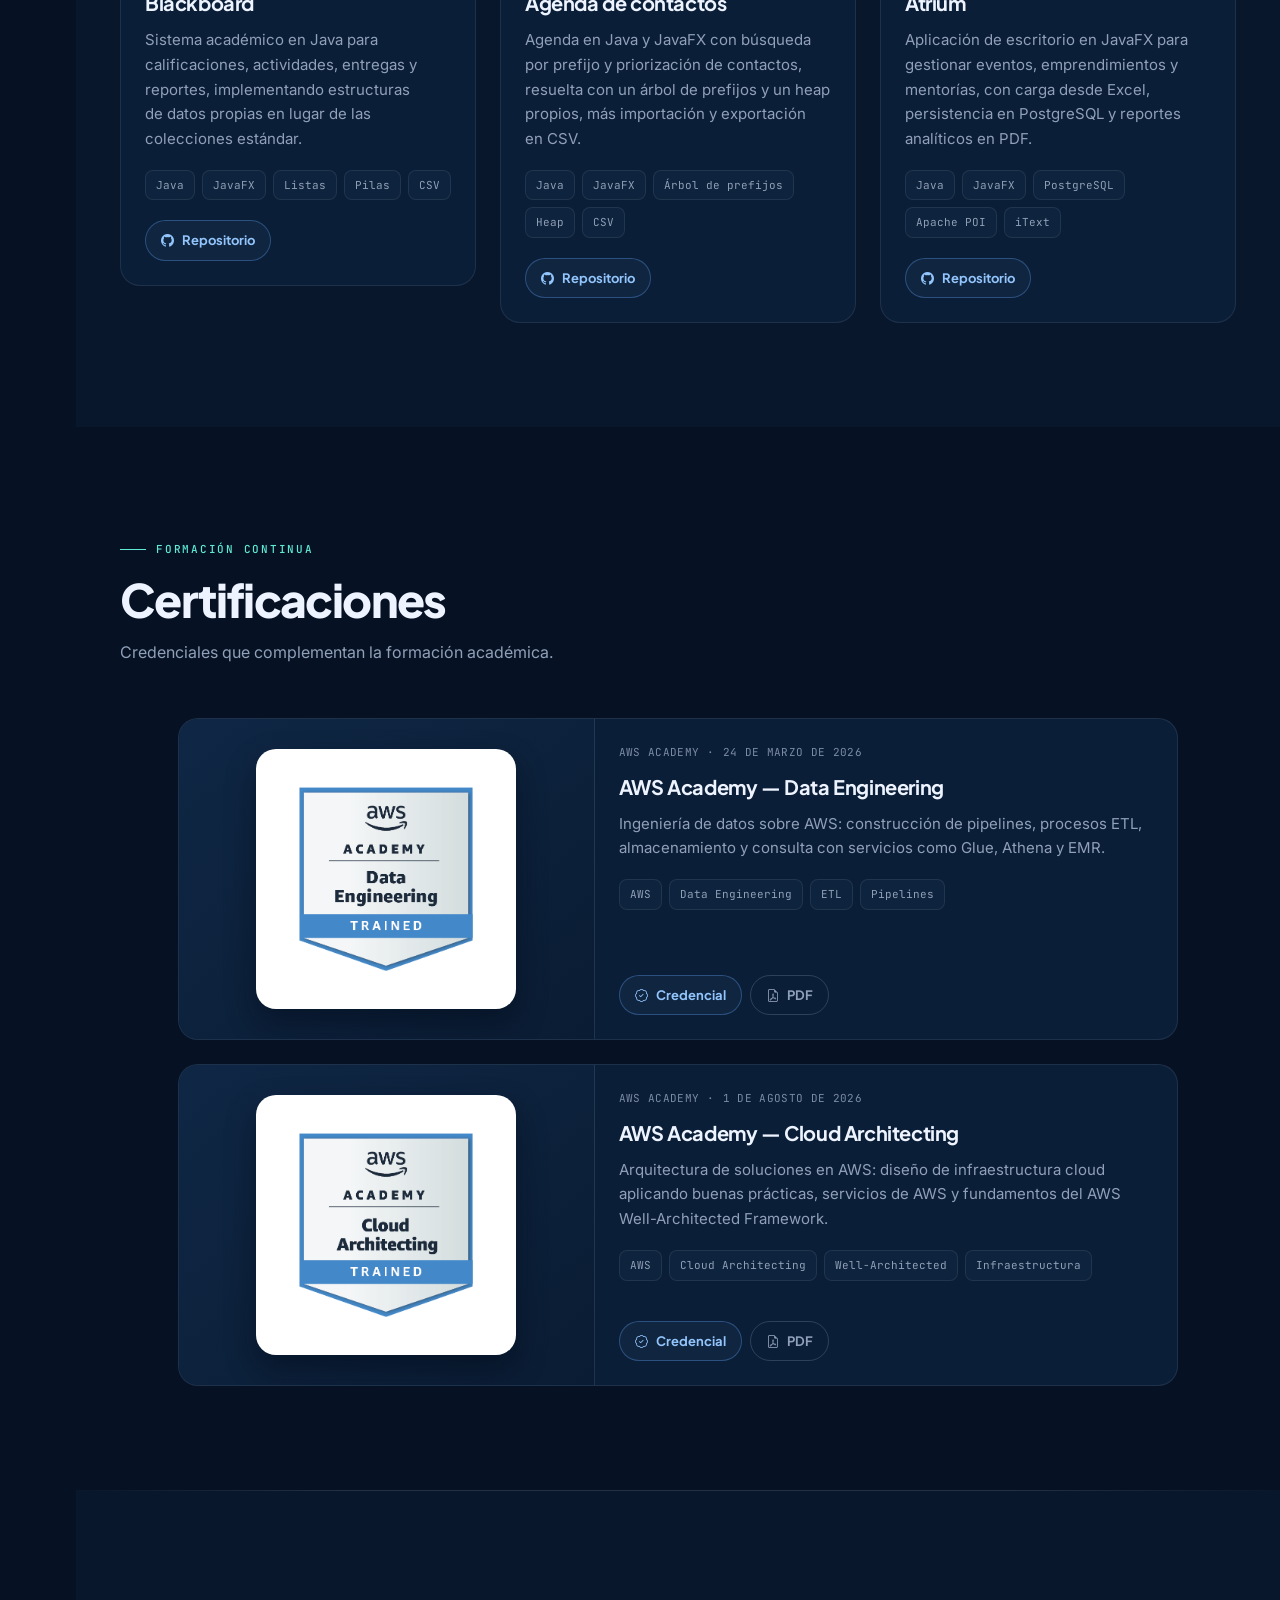
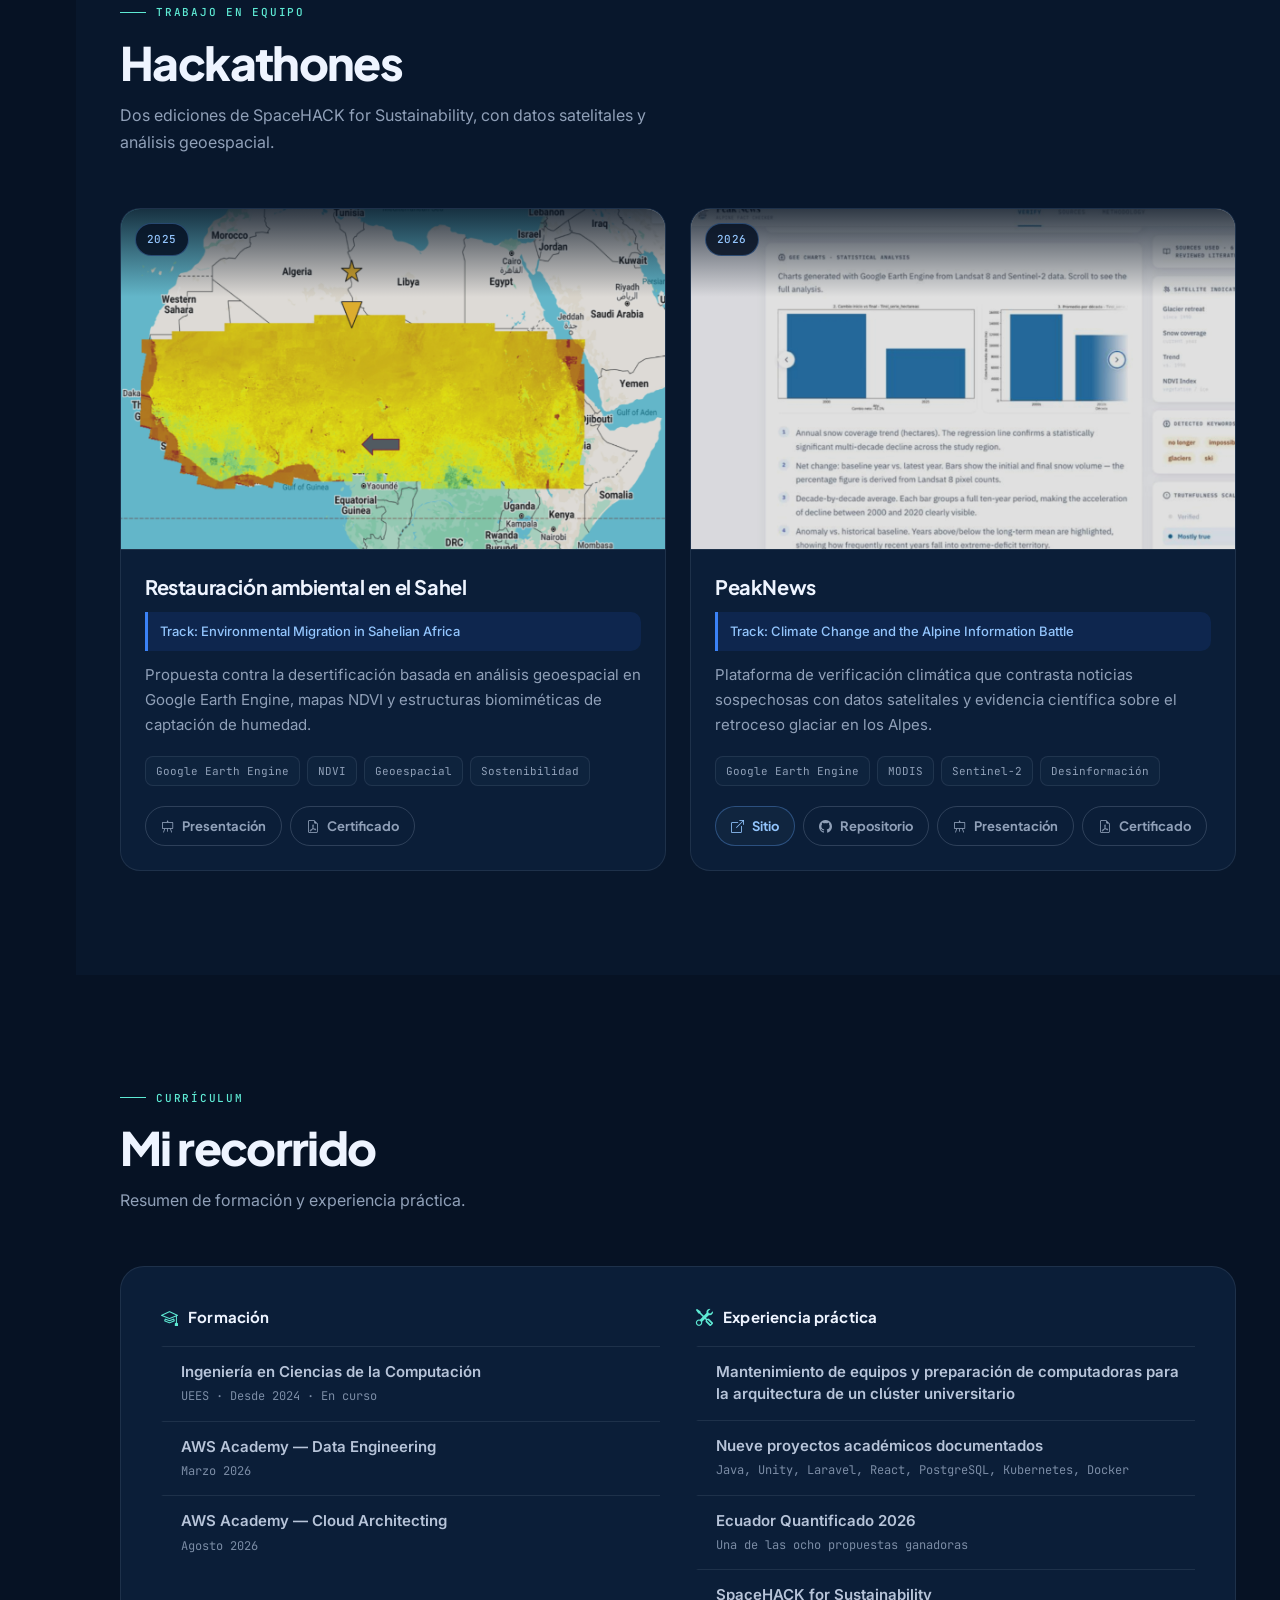
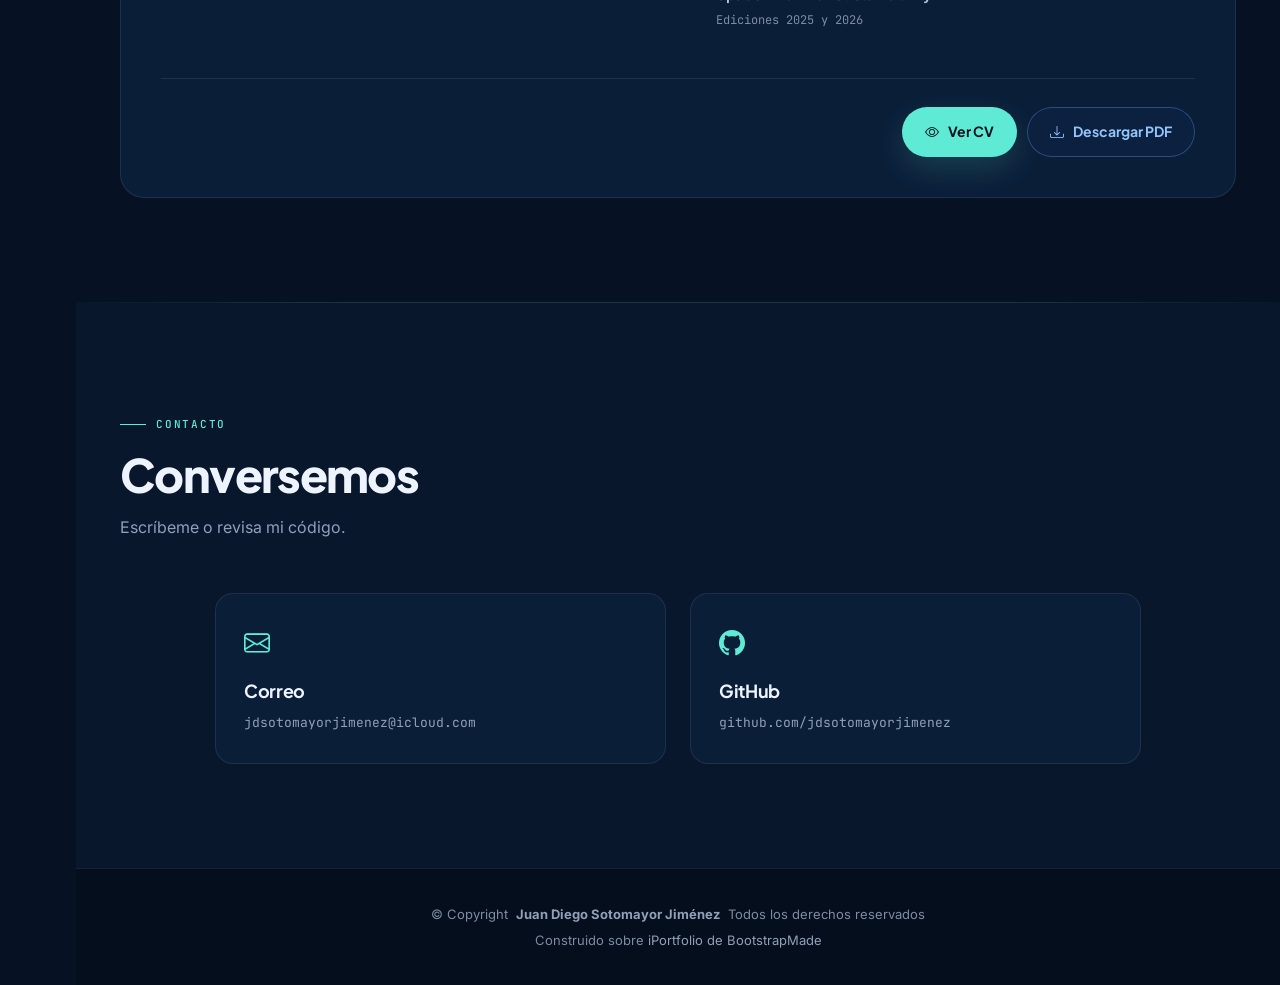
==== commit ded8818c: "feat: agregar TaskFlow y The Tale of Wong al portafolio" ====
--- a/index.html
+++ b/index.html
@@ -160,7 +160,7 @@
         <div class="row gy-3 gx-3">
           <div class="col-lg-3 col-6">
             <div class="stats-item">
-              <span data-purecounter-start="0" data-purecounter-end="7" data-purecounter-duration="1" class="purecounter"></span>
+              <span data-purecounter-start="0" data-purecounter-end="9" data-purecounter-duration="1" class="purecounter"></span>
               <p><strong>Proyectos</strong> <span>documentados en GitHub</span></p>
             </div>
           </div>
@@ -201,9 +201,9 @@
               <h3>Desarrollo</h3>
             </div>
             <div class="skill-cloud">
-              <span class="is-core">Java</span><span class="is-core">JavaFX</span><span class="is-core">Python</span><span>Spring Boot</span><span>PHP</span><span>Laravel</span><span>JavaScript</span><span>Node.js</span><span>Prolog</span>
-            </div>
-            <p class="skill-context">Atrium, Blackboard, Agenda, Huellitas, Enreach.</p>
+              <span class="is-core">Java</span><span class="is-core">JavaFX</span><span class="is-core">Python</span><span>C#</span><span>Unity</span><span>Spring Boot</span><span>PHP</span><span>Laravel</span><span>JavaScript</span><span>React</span><span>Node.js</span><span>Prolog</span>
+            </div>
+            <p class="skill-context">Atrium, Blackboard, Agenda, Huellitas, Enreach, TaskFlow y The Tale of Wong.</p>
           </article>
 
           <article class="skill-group" data-aos="fade-up" data-aos-delay="160">
@@ -223,9 +223,9 @@
               <h3>Sistemas e infraestructura</h3>
             </div>
             <div class="skill-cloud">
-              <span class="is-core">Linux</span><span class="is-core">Git</span><span>Docker</span><span>GitHub</span><span>Tailscale</span><span>Redes</span><span>Hardware</span><span>Clústeres</span>
-            </div>
-            <p class="skill-context">IceFrame, mantenimiento de equipos y preparación de un clúster universitario.</p>
+              <span class="is-core">Linux</span><span class="is-core">Git</span><span>Docker</span><span>Kubernetes</span><span>GitHub</span><span>Tailscale</span><span>Redes</span><span>Hardware</span><span>Clústeres</span>
+            </div>
+            <p class="skill-context">IceFrame, TaskFlow, mantenimiento de equipos y preparación de un clúster universitario.</p>
           </article>
         </div>
         <p class="skills-legend" data-aos="fade-up"><span class="legend-dot" aria-hidden="true"></span>Marcadas: las que uso con más frecuencia.</p>
@@ -288,6 +288,22 @@
               </article>
             </div>
 
+            <div class="col-lg-6 col-xl-4 isotope-item filter-sd">
+              <article class="portfolio-card">
+                <div class="card-media">
+                  <img src="assets/img/projects/taskflow.png" alt="Panel de resumen del gestor de tareas TaskFlow" width="1532" height="691" loading="lazy" decoding="async">
+                  <span class="card-category">Sistemas Distribuidos</span>
+                </div>
+                <div class="card-body-custom">
+                  <div class="card-meta"><span>Ordinario I · 2026</span><span>Segundo parcial</span></div>
+                  <h3>TaskFlow</h3>
+                  <p>Gestor de tareas distribuido entre dos máquinas y dos clústeres Kubernetes independientes, comunicados por Tailscale, con autenticación JWT, CRUD completo y calendario.</p>
+                  <div class="card-tags"><span>React</span><span>Node.js</span><span>MongoDB</span><span>Kubernetes</span><span>Tailscale</span></div>
+                  <div class="card-actions"><a class="btn-portfolio" href="https://github.com/jdsotomayorjimenez/proyecto-sd-taskflow" target="_blank" rel="noopener noreferrer"><i class="bi bi-github" aria-hidden="true"></i>Repositorio</a></div>
+                </div>
+              </article>
+            </div>
+
             <div class="col-lg-6 col-xl-4 isotope-item filter-ldp">
               <article class="portfolio-card">
                 <div class="card-media">
@@ -300,6 +316,22 @@
                   <p>Plataforma web de adopción de mascotas en Laravel: catálogo, solicitudes, evaluación administrativa, citas y formalización del acta de adopción sobre MariaDB.</p>
                   <div class="card-tags"><span>PHP</span><span>Laravel</span><span>MariaDB</span><span>Blade</span><span>Eloquent</span></div>
                   <div class="card-actions"><a class="btn-portfolio" href="https://github.com/jdsotomayorjimenez/proyecto-ldp-huellitas" target="_blank" rel="noopener noreferrer"><i class="bi bi-github" aria-hidden="true"></i>Repositorio</a></div>
+                </div>
+              </article>
+            </div>
+
+            <div class="col-lg-6 col-xl-4 isotope-item filter-ldp">
+              <article class="portfolio-card">
+                <div class="card-media">
+                  <img src="assets/img/projects/ttow.png" alt="Escena de combate del juego The Tale of Wong" width="1915" height="1076" loading="lazy" decoding="async">
+                  <span class="card-category">Lenguajes de Programación</span>
+                </div>
+                <div class="card-body-custom">
+                  <div class="card-meta"><span>Ordinario I · 2026</span><span>Segundo parcial</span></div>
+                  <h3>The Tale of Wong</h3>
+                  <p>Juego de acción 2D top-down en pixel art con dos niveles, salas de combate, enemigos aleatorios, tres armas, coleccionables, jefe final y marcador de puntuaciones.</p>
+                  <div class="card-tags"><span>Unity 6</span><span>C#</span><span>URP 2D</span><span>Input System</span><span>Pixel art</span></div>
+                  <div class="card-actions"><a class="btn-portfolio" href="https://github.com/jdsotomayorjimenez/proyecto-ldp-ttow" target="_blank" rel="noopener noreferrer"><i class="bi bi-github" aria-hidden="true"></i>Repositorio</a></div>
                 </div>
               </article>
             </div>
@@ -486,13 +518,14 @@
               <ul>
                 <li><strong>Ingeniería en Ciencias de la Computación</strong><span>UEES · Desde 2024 · En curso</span></li>
                 <li><strong>AWS Academy — Data Engineering</strong><span>Marzo 2026</span></li>
+                <li><strong>AWS Academy — Cloud Architecting</strong><span>Agosto 2026</span></li>
               </ul>
             </div>
             <div class="cv-block">
               <h3><i class="bi bi-tools" aria-hidden="true"></i>Experiencia práctica</h3>
               <ul>
                 <li><strong>Mantenimiento de equipos y preparación de computadoras para la arquitectura de un clúster universitario</strong></li>
-                <li><strong>Siete proyectos académicos documentados</strong><span>Java, JavaFX, Laravel, Spring Boot, PostgreSQL, Docker</span></li>
+                <li><strong>Nueve proyectos académicos documentados</strong><span>Java, Unity, Laravel, React, PostgreSQL, Kubernetes, Docker</span></li>
                 <li><strong>Ecuador Quantificado 2026</strong><span>Una de las ocho propuestas ganadoras</span></li>
                 <li><strong>SpaceHACK for Sustainability</strong><span>Ediciones 2025 y 2026</span></li>
               </ul>
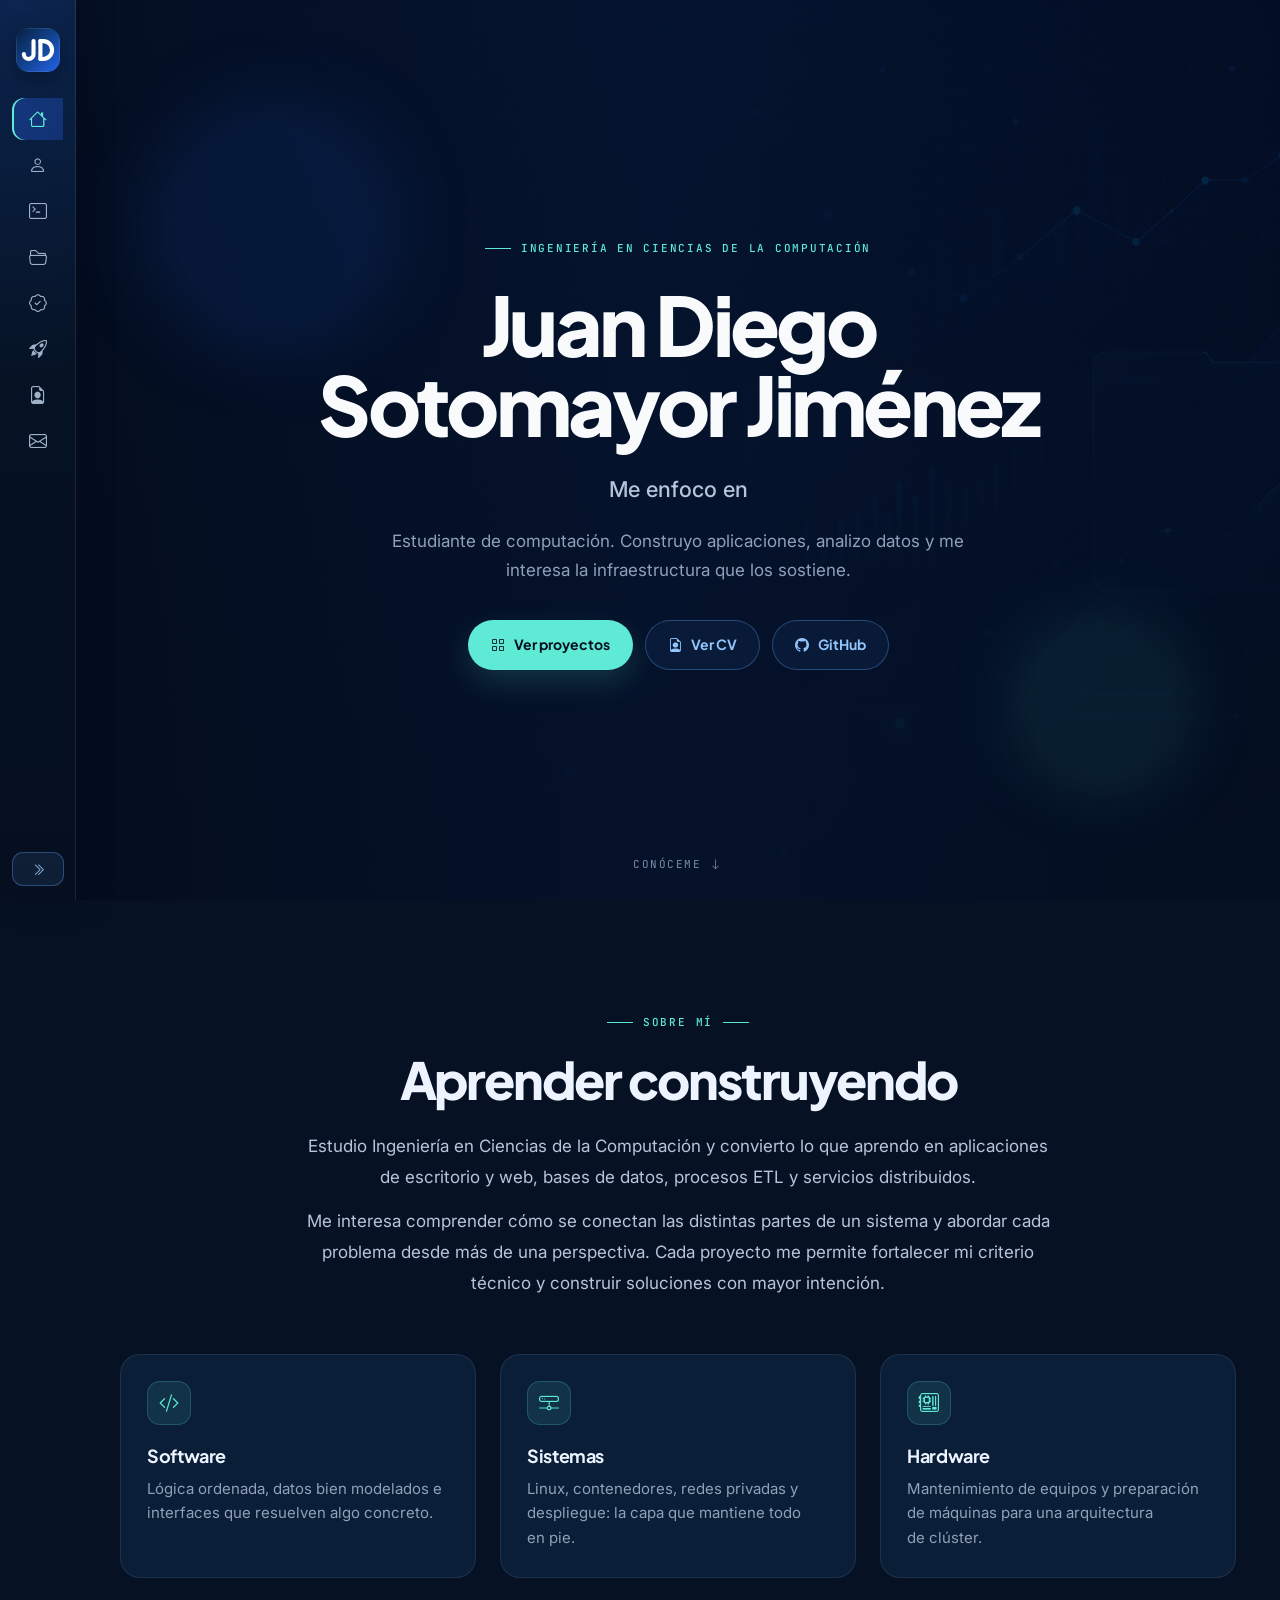
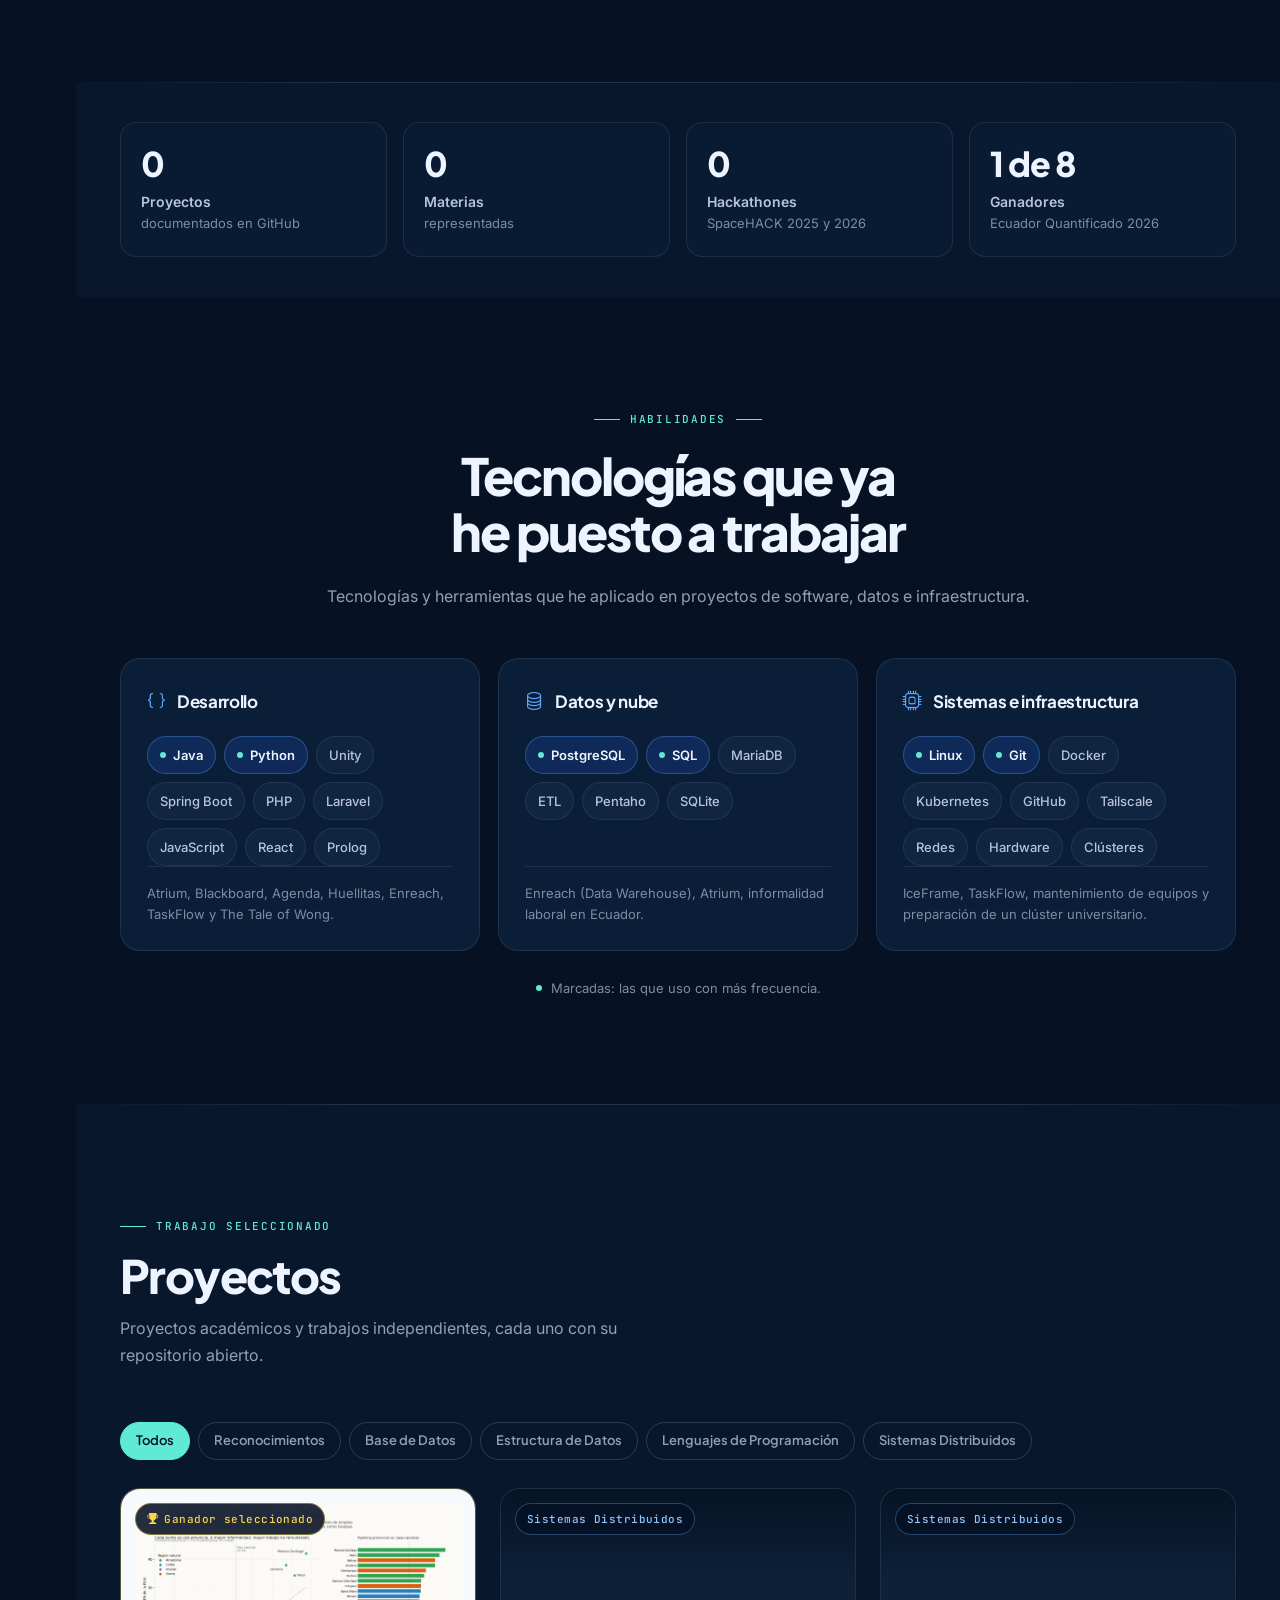
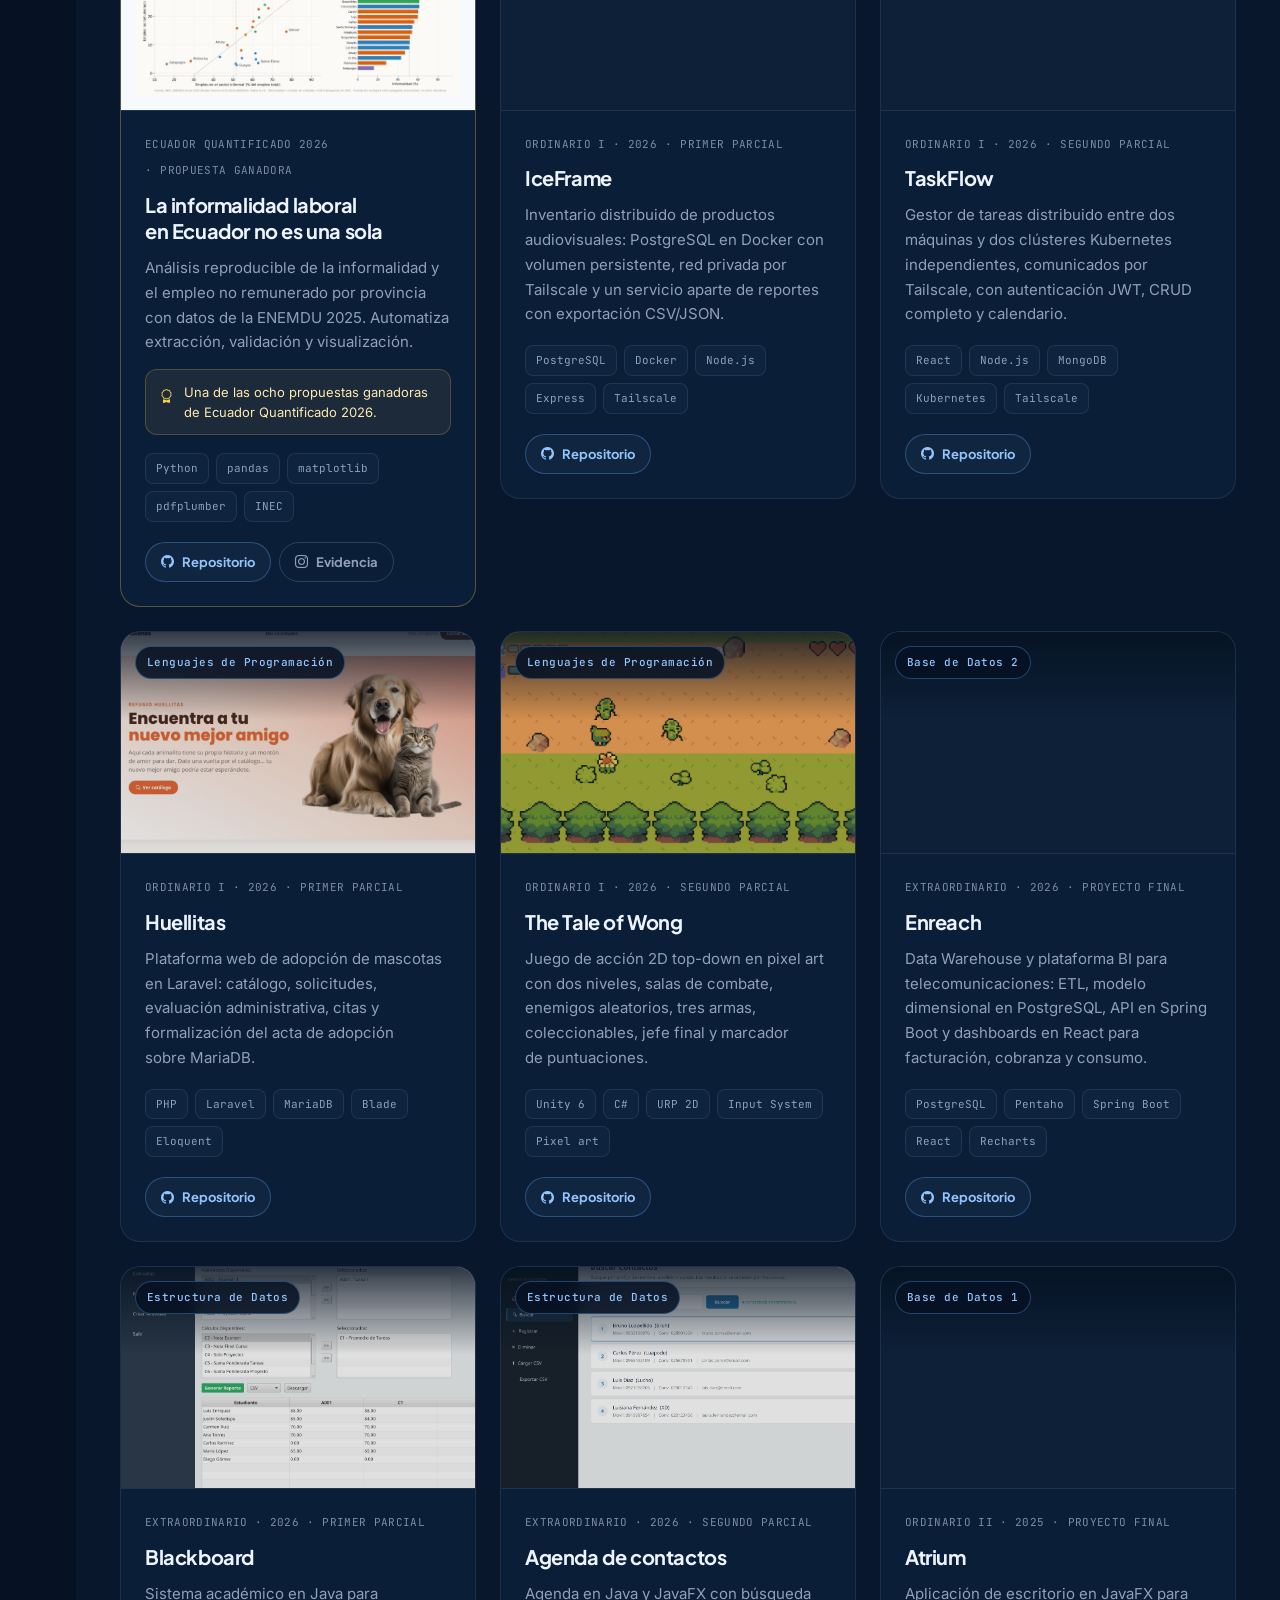
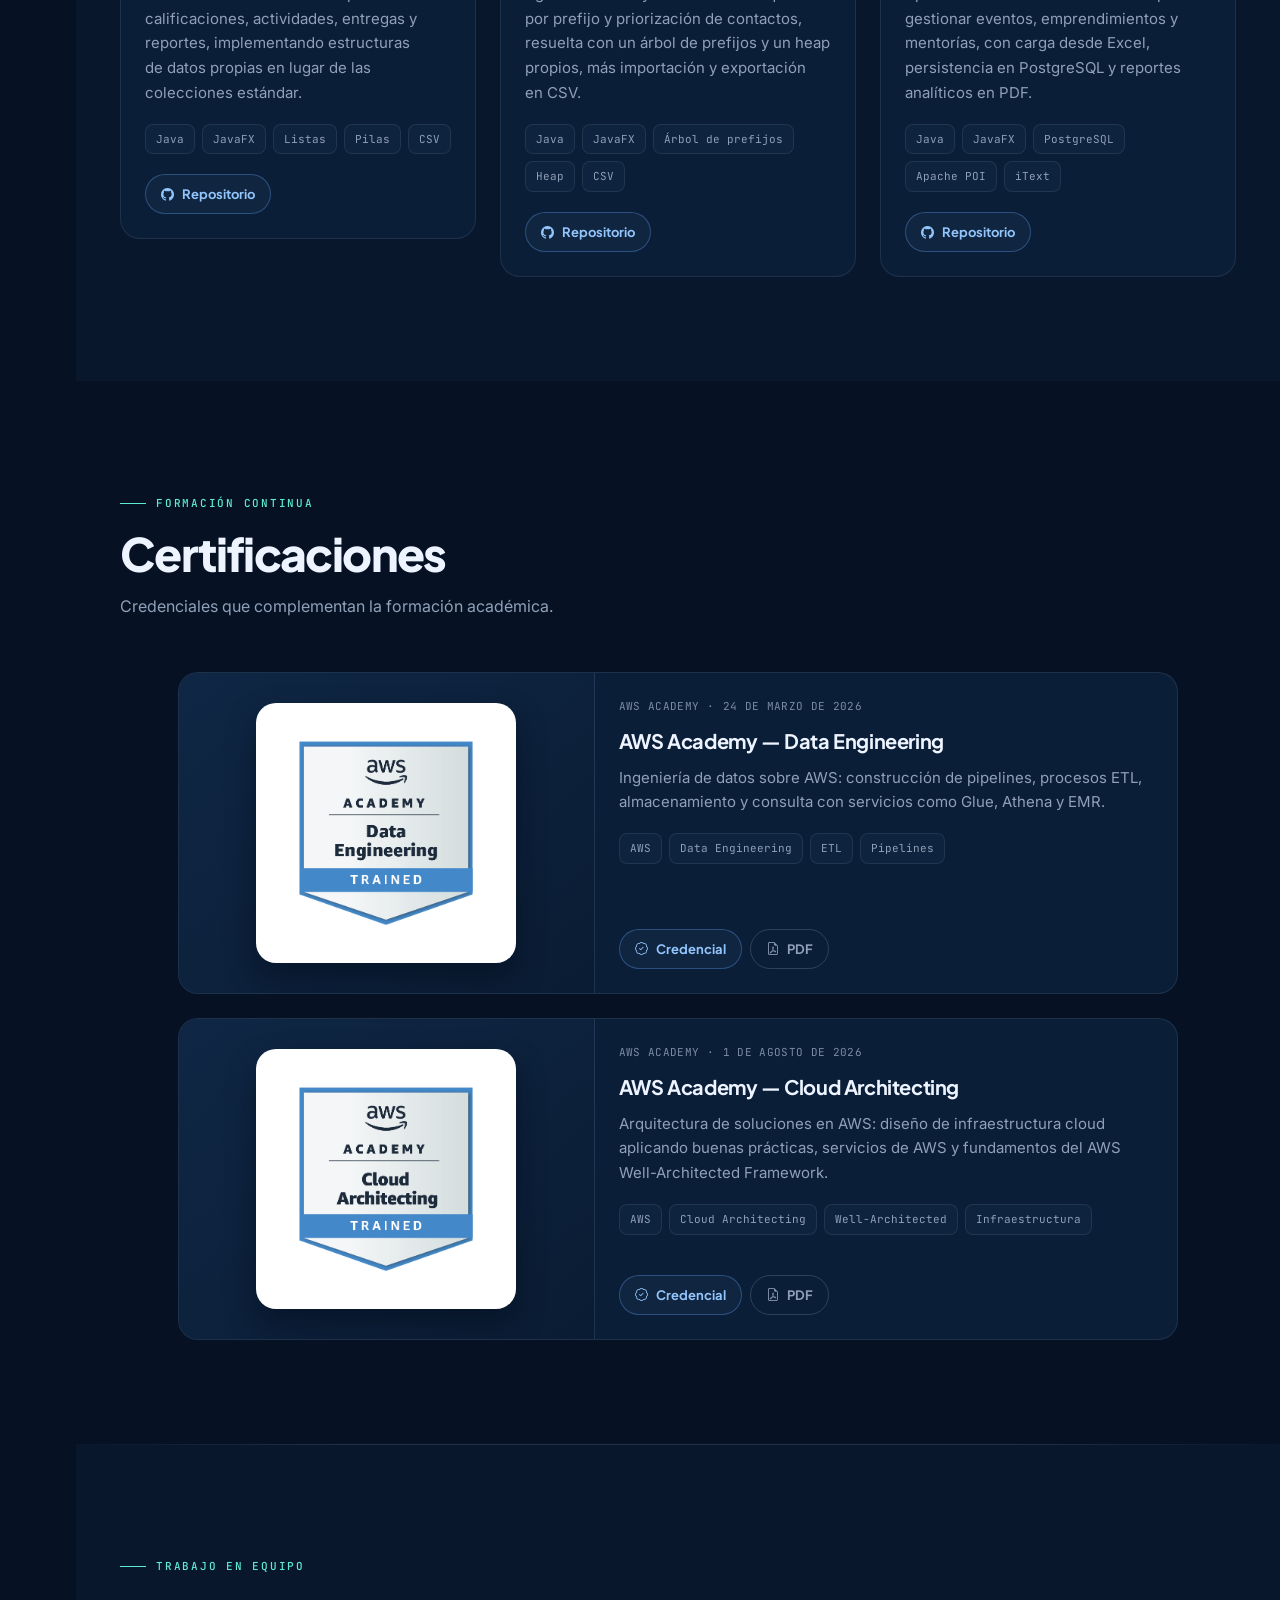
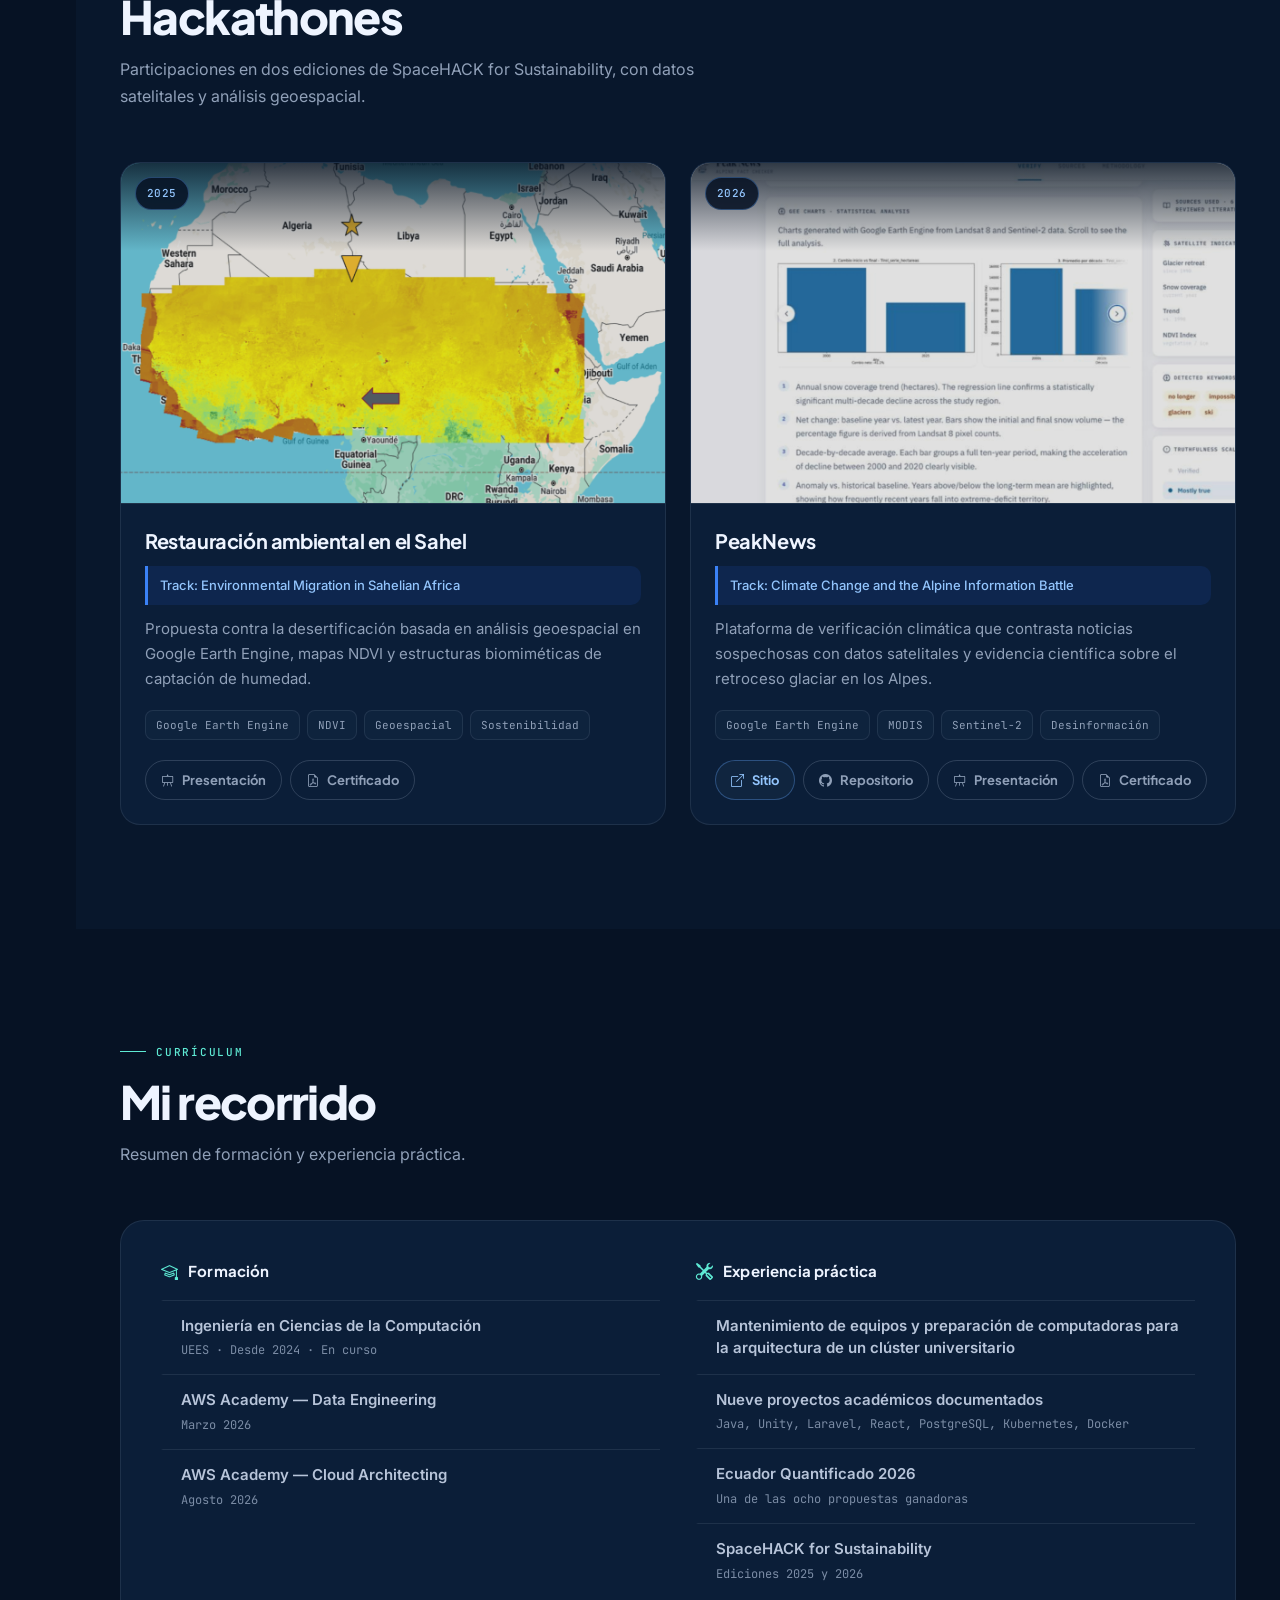
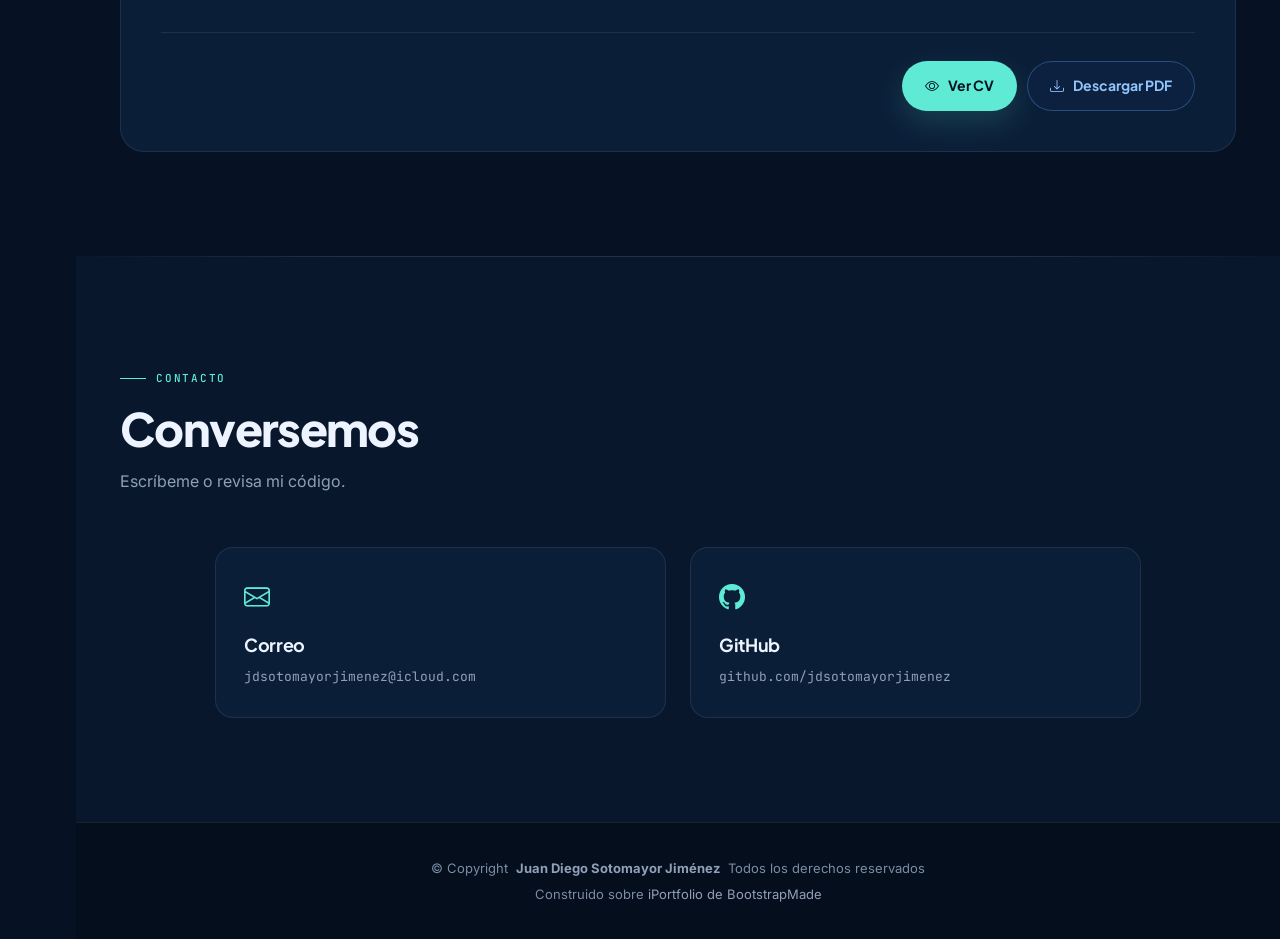
==== commit 21ccc05a: "fix: actualización de tecnologías trabajadas" ====
--- a/index.html
+++ b/index.html
@@ -201,7 +201,7 @@
               <h3>Desarrollo</h3>
             </div>
             <div class="skill-cloud">
-              <span class="is-core">Java</span><span class="is-core">JavaFX</span><span class="is-core">Python</span><span>C#</span><span>Unity</span><span>Spring Boot</span><span>PHP</span><span>Laravel</span><span>JavaScript</span><span>React</span><span>Node.js</span><span>Prolog</span>
+              <span class="is-core">Java</span><span class="is-core">Python</span><span>Unity</span><span>Spring Boot</span><span>PHP</span><span>Laravel</span><span>JavaScript</span><span>React</span><span>Prolog</span>
             </div>
             <p class="skill-context">Atrium, Blackboard, Agenda, Huellitas, Enreach, TaskFlow y The Tale of Wong.</p>
           </article>
@@ -212,7 +212,7 @@
               <h3>Datos y nube</h3>
             </div>
             <div class="skill-cloud">
-              <span class="is-core">PostgreSQL</span><span class="is-core">SQL</span><span>MariaDB</span><span>ETL</span><span>Pentaho</span><span>AWS Academy</span>
+              <span class="is-core">PostgreSQL</span><span class="is-core">SQL</span><span>MariaDB</span><span>ETL</span><span>Pentaho</span><span>SQLite</span>
             </div>
             <p class="skill-context">Enreach (Data Warehouse), Atrium, informalidad laboral en Ecuador.</p>
           </article>
@@ -455,7 +455,7 @@
       <div class="container section-title" data-aos="fade-up">
         <span class="section-kicker">Trabajo en equipo</span>
         <h2>Hackathones</h2>
-        <p>Dos ediciones de SpaceHACK for Sustainability, con datos satelitales y análisis geoespacial.</p>
+        <p>Participaciones en dos ediciones de SpaceHACK for Sustainability, con datos satelitales y análisis geoespacial.</p>
       </div>
 
       <div class="container" data-aos="fade-up" data-aos-delay="100">
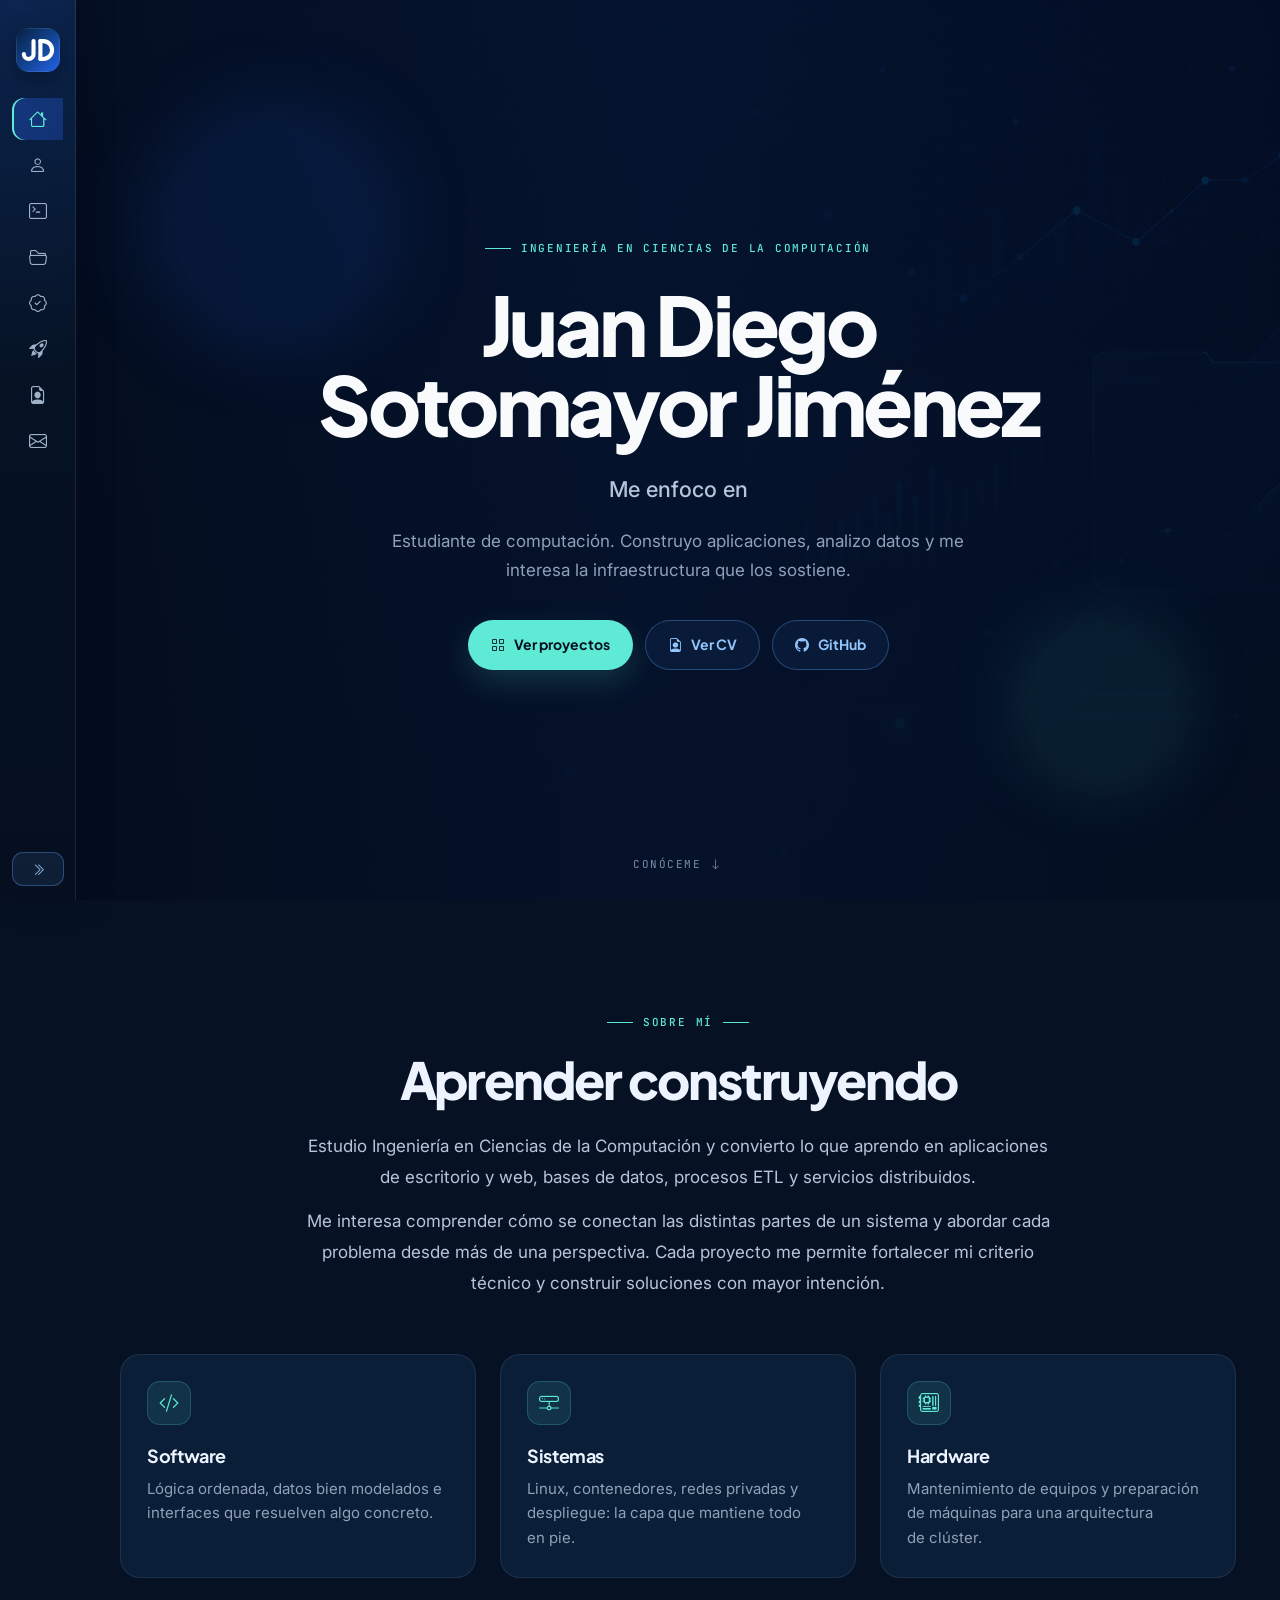
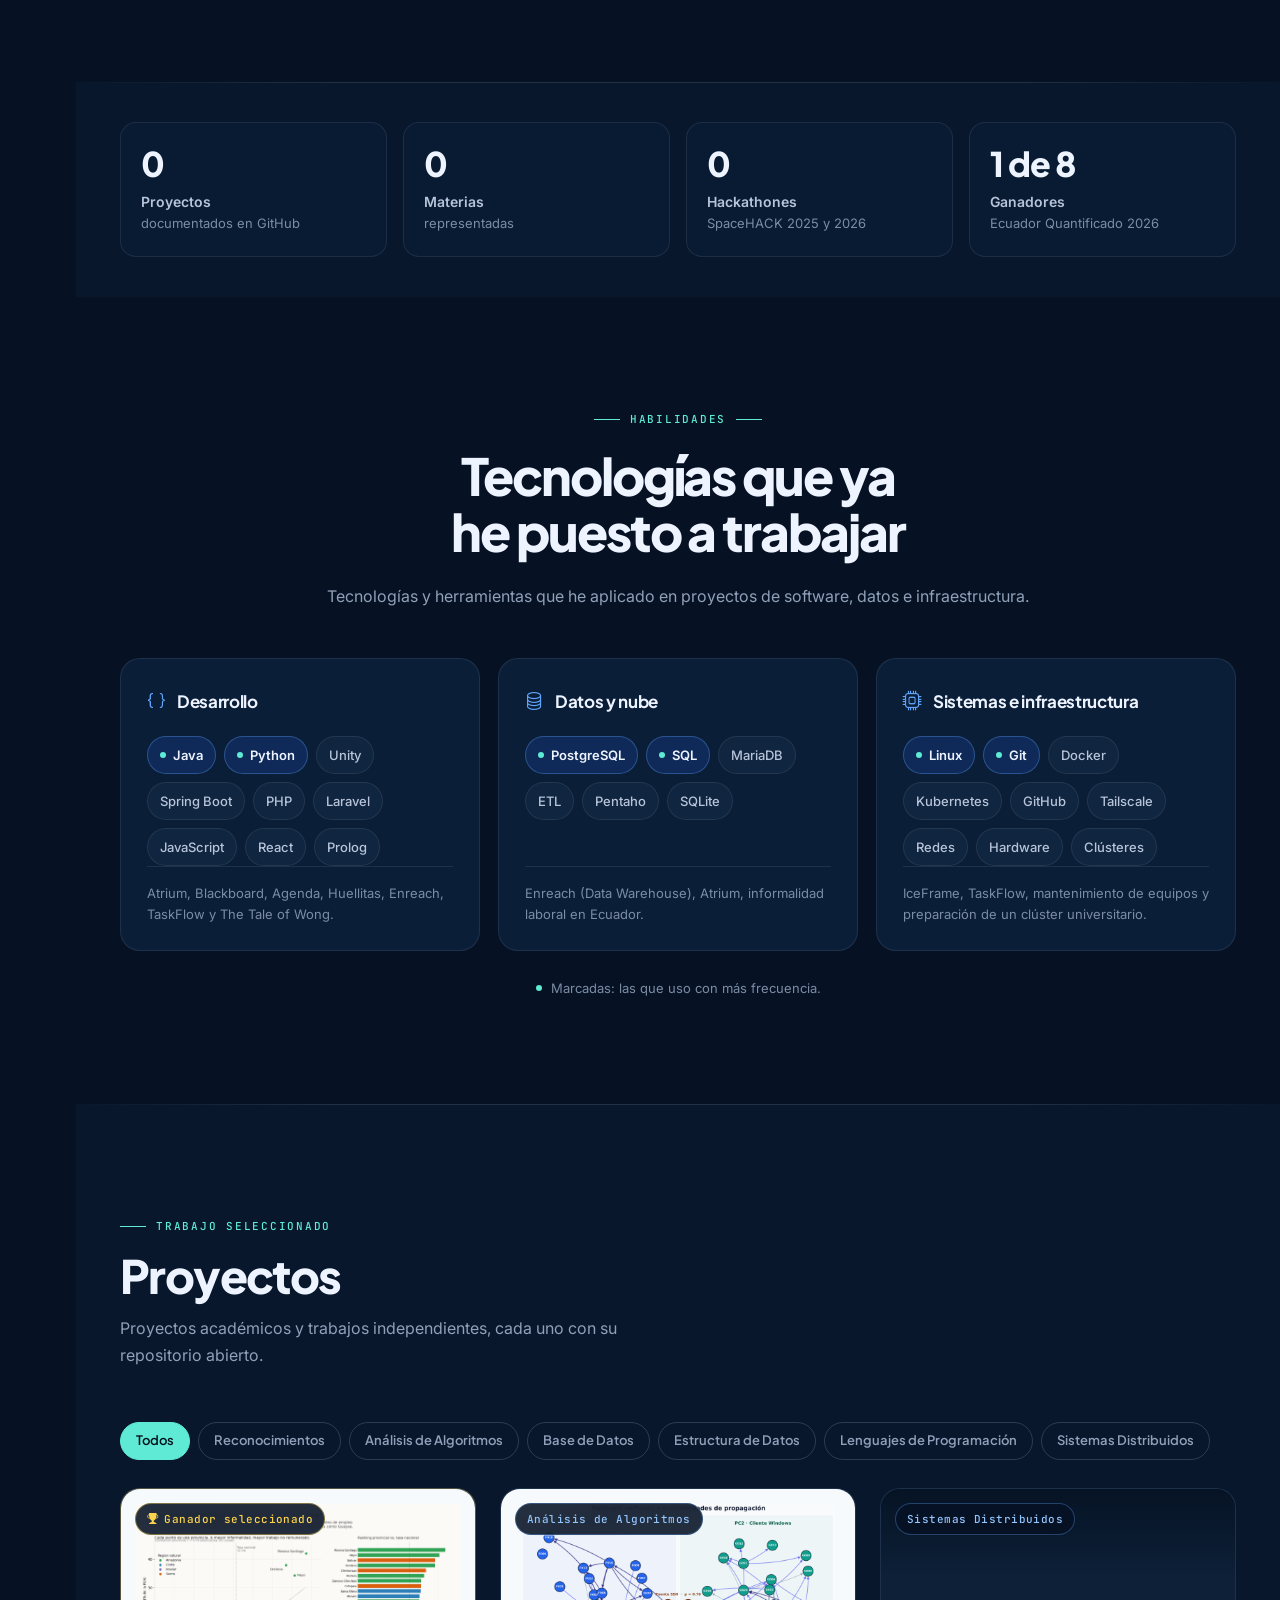
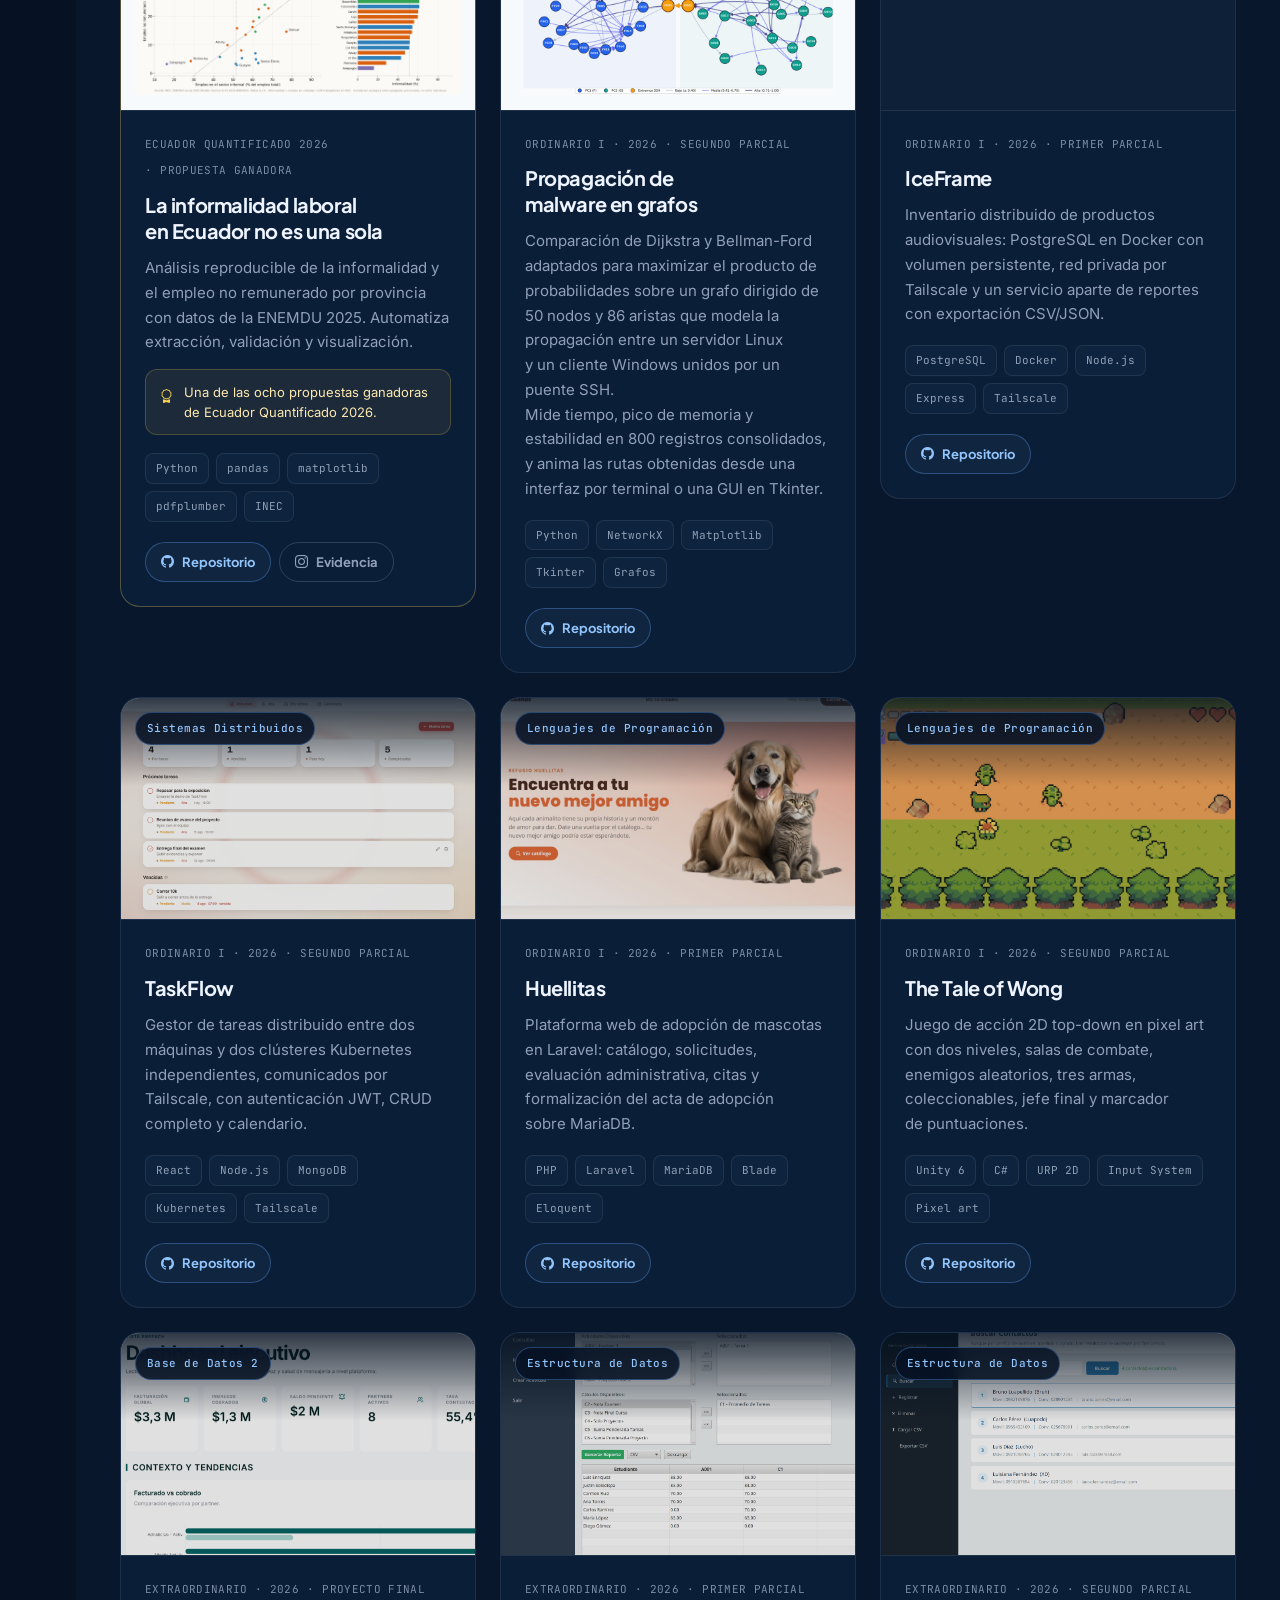
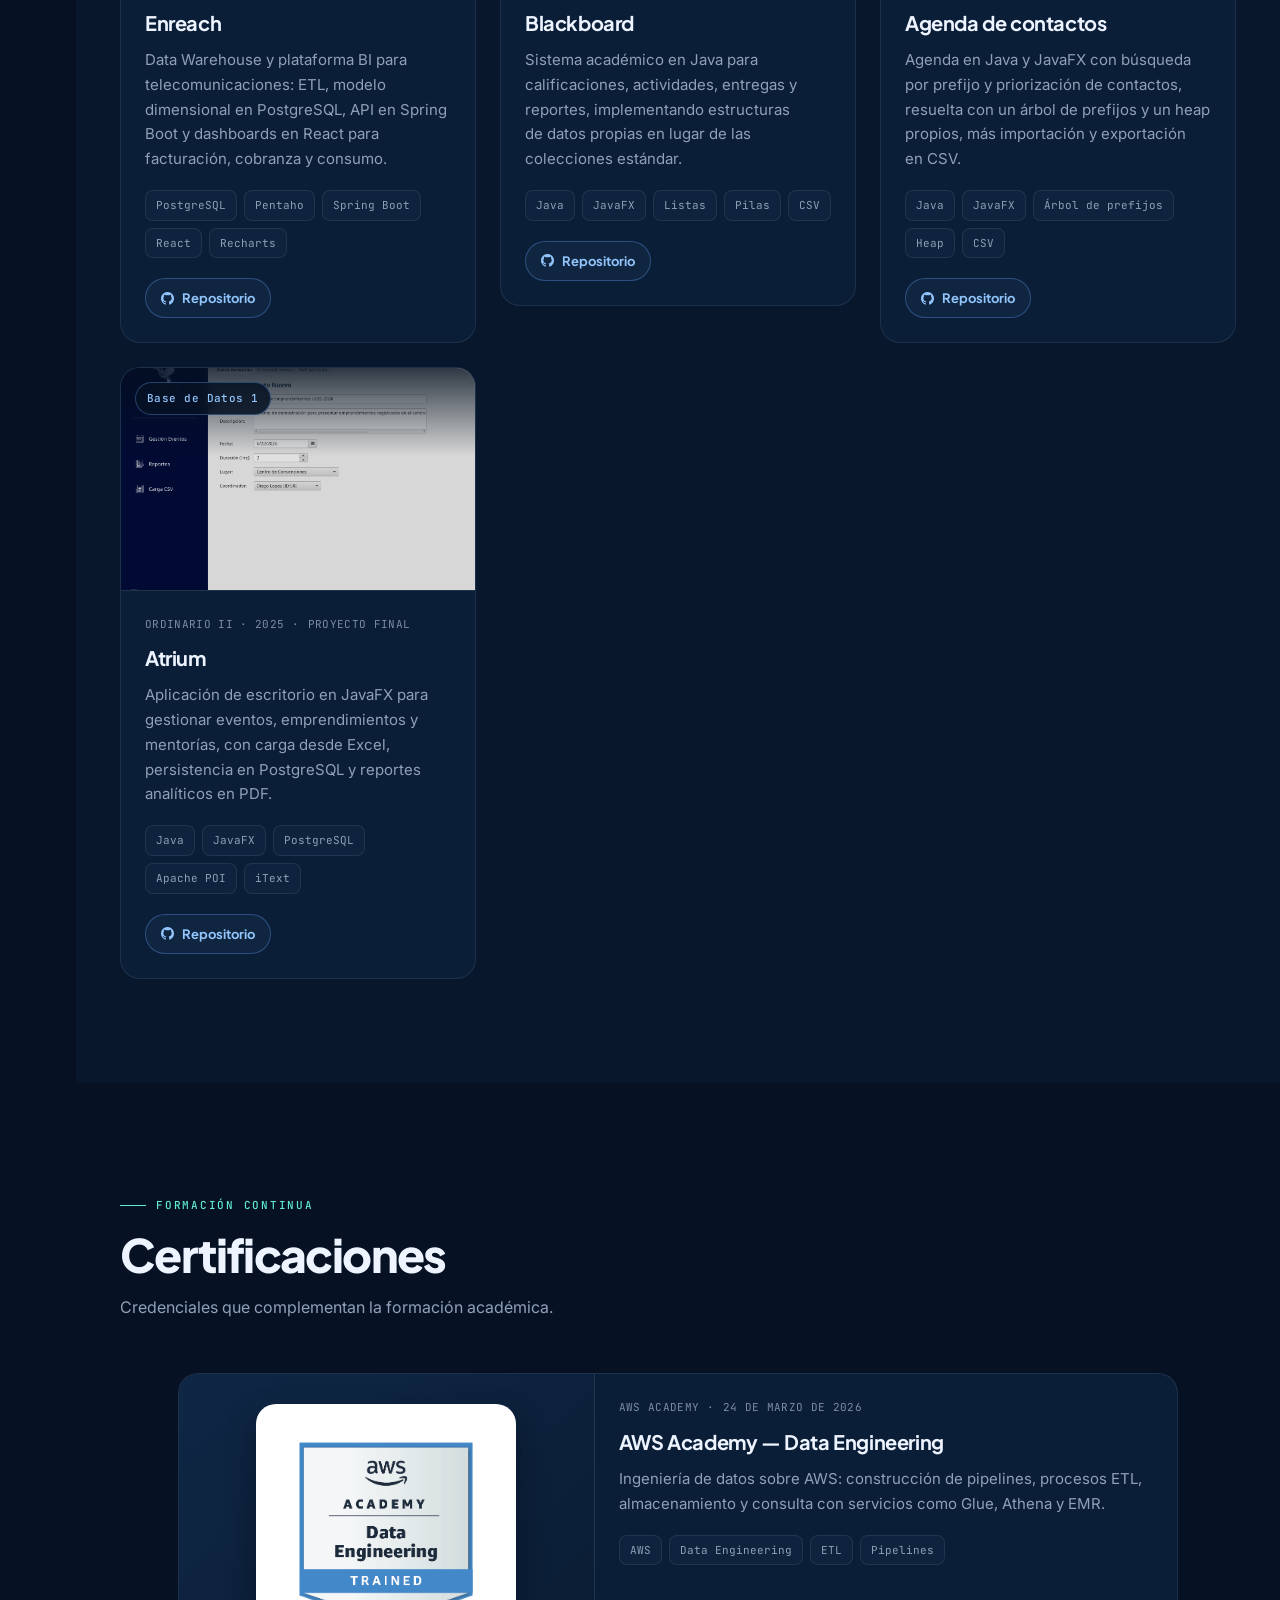
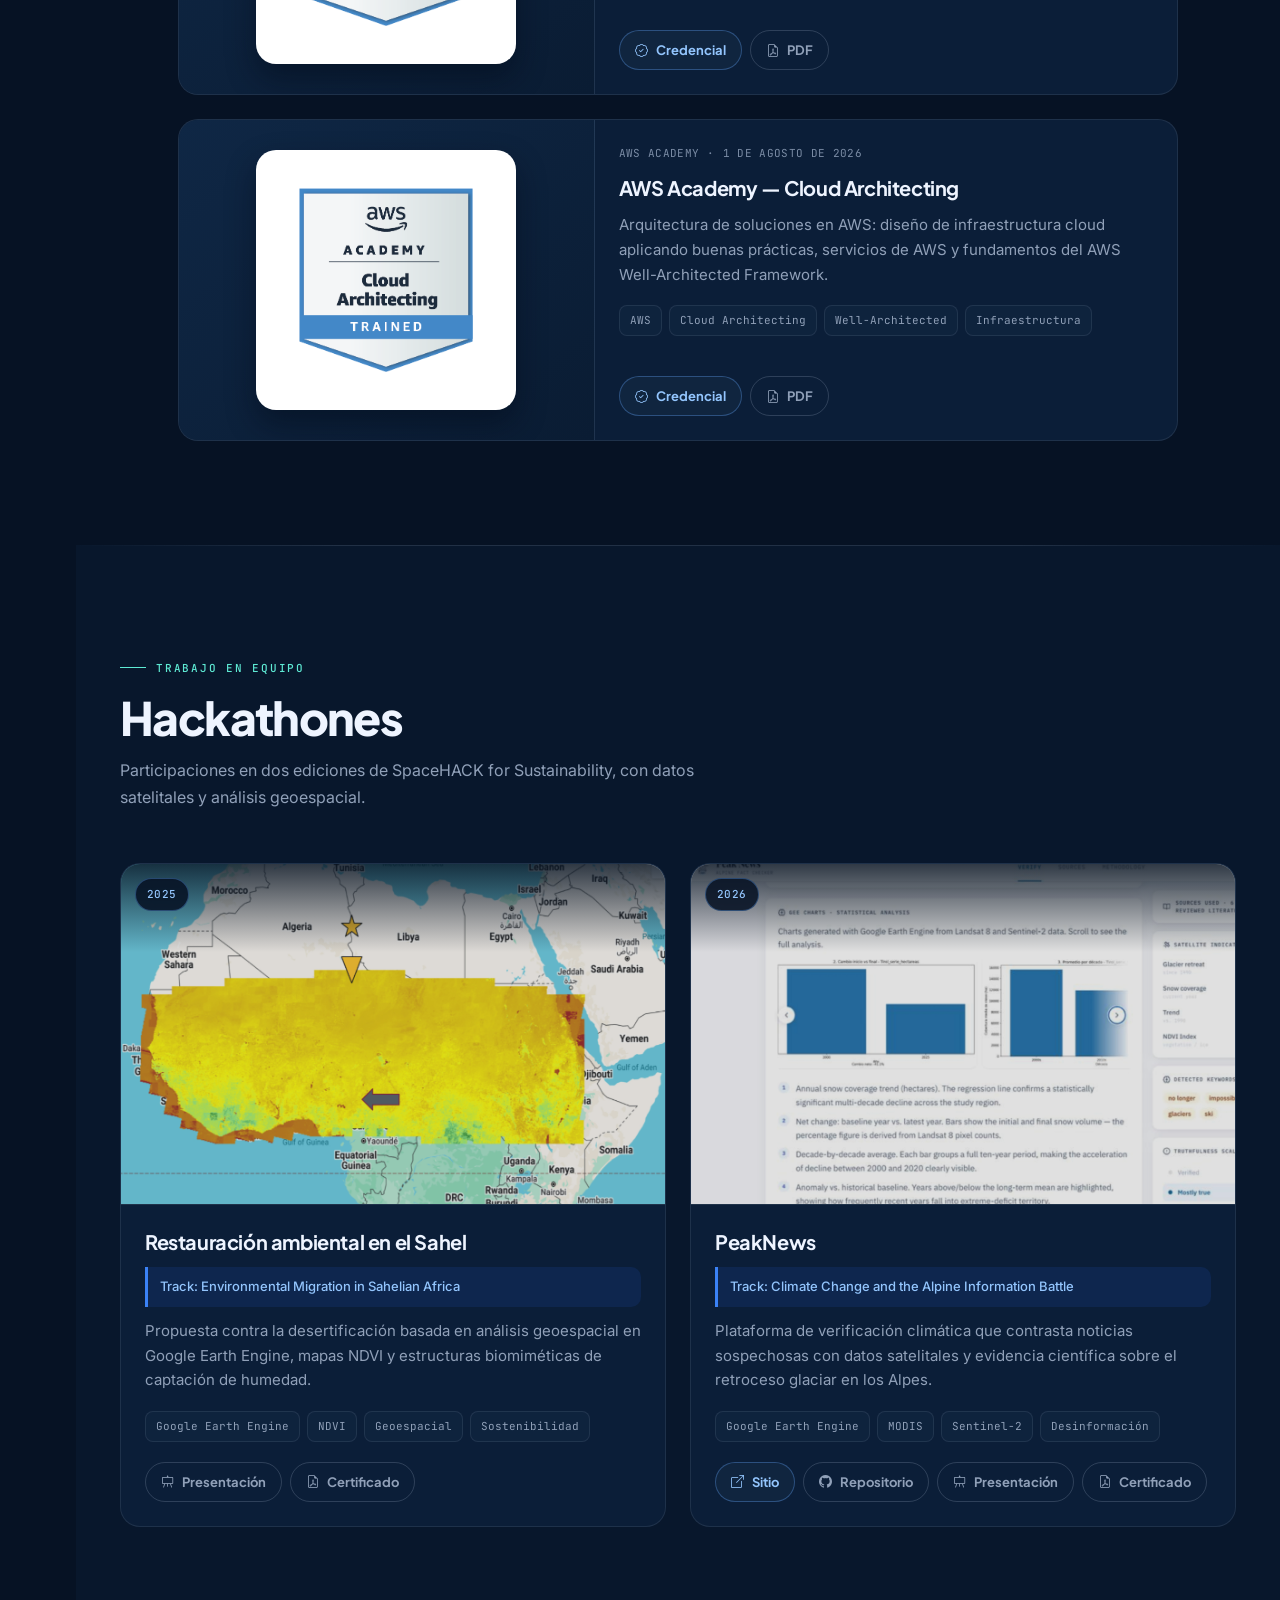
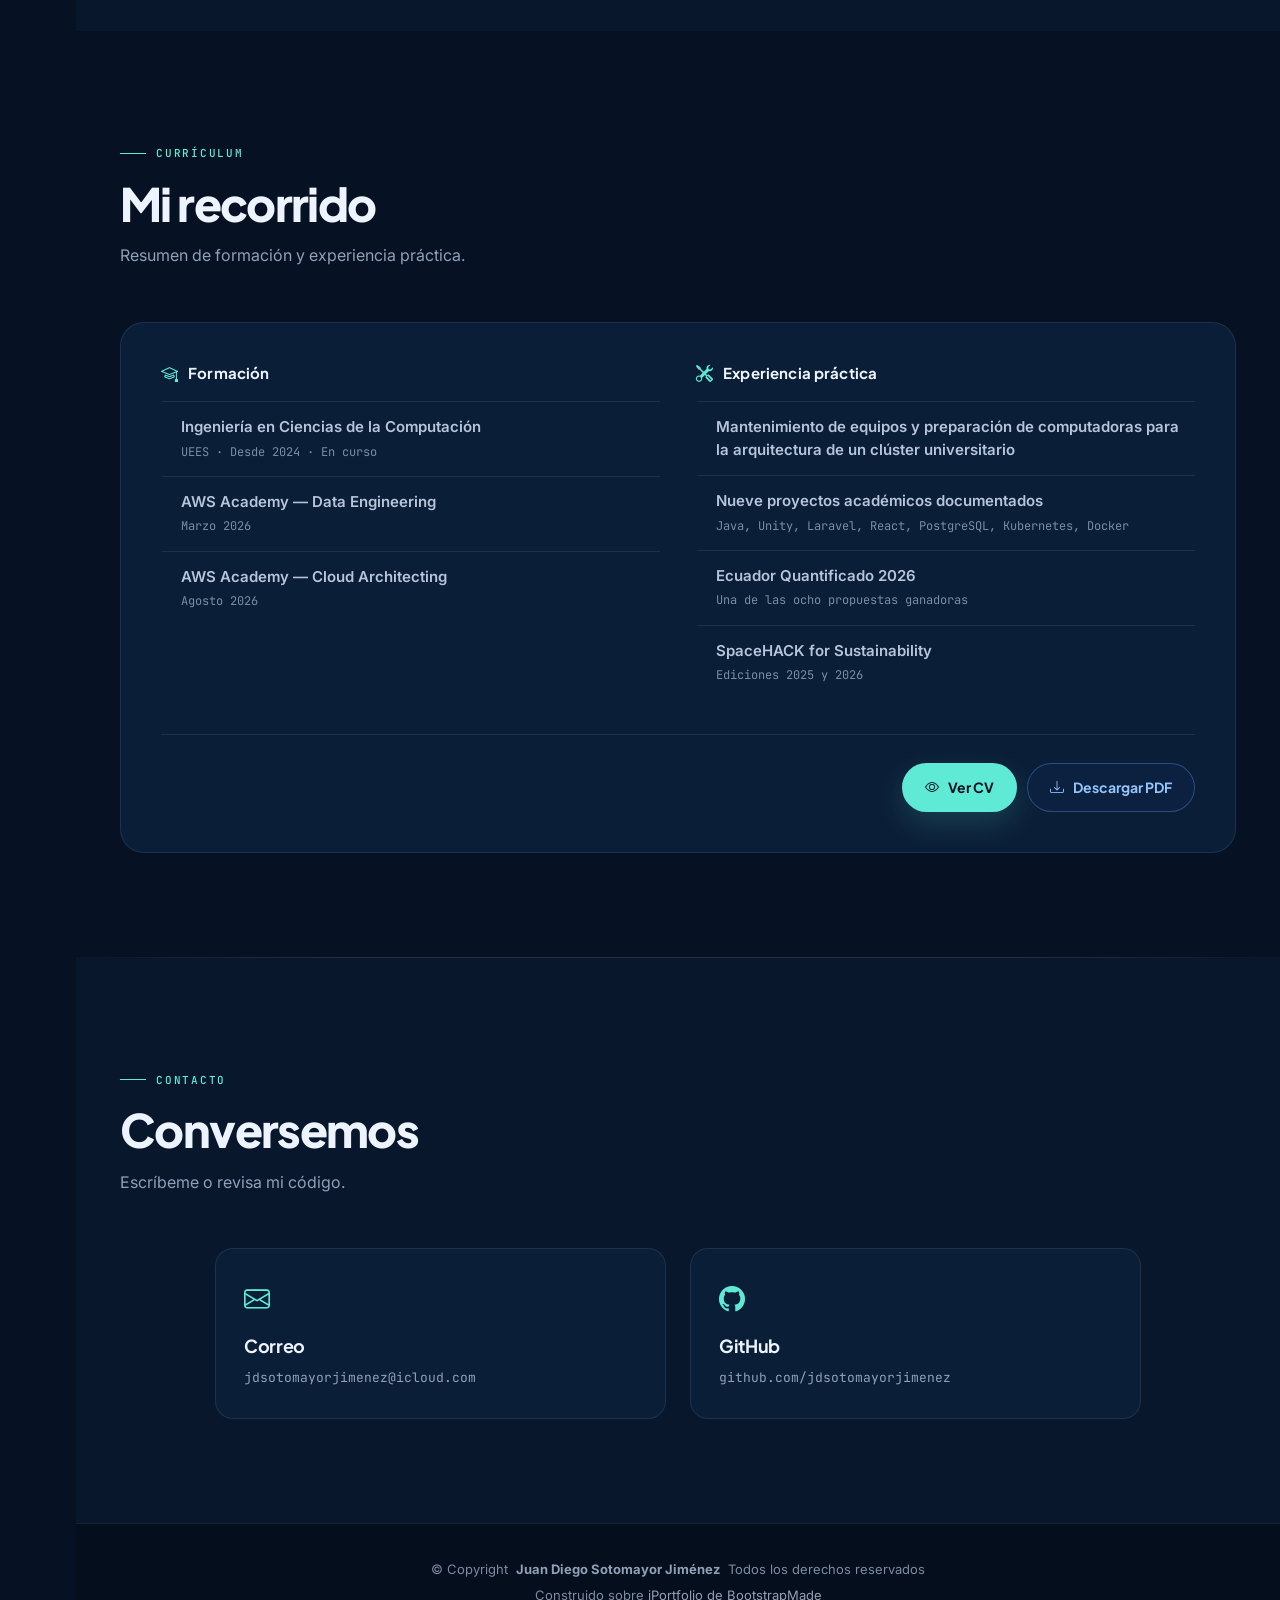
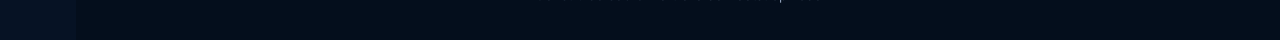
==== commit ecd1968f: "feat: agregar proyecto de Análisis de Algoritmos al portafolio" ====
--- a/index.html
+++ b/index.html
@@ -160,13 +160,13 @@
         <div class="row gy-3 gx-3">
           <div class="col-lg-3 col-6">
             <div class="stats-item">
-              <span data-purecounter-start="0" data-purecounter-end="9" data-purecounter-duration="1" class="purecounter"></span>
+              <span data-purecounter-start="0" data-purecounter-end="10" data-purecounter-duration="1" class="purecounter"></span>
               <p><strong>Proyectos</strong> <span>documentados en GitHub</span></p>
             </div>
           </div>
           <div class="col-lg-3 col-6">
             <div class="stats-item">
-              <span data-purecounter-start="0" data-purecounter-end="5" data-purecounter-duration="1" class="purecounter"></span>
+              <span data-purecounter-start="0" data-purecounter-end="6" data-purecounter-duration="1" class="purecounter"></span>
               <p><strong>Materias</strong> <span>representadas</span></p>
             </div>
           </div>
@@ -244,6 +244,7 @@
           <ul class="portfolio-filters isotope-filters" data-aos="fade-up" data-aos-delay="100" aria-label="Filtrar proyectos por materia">
             <li><button type="button" data-filter="*" class="filter-active">Todos</button></li>
             <li><button type="button" data-filter=".filter-reconocimiento">Reconocimientos</button></li>
+            <li><button type="button" data-filter=".filter-aalg">Análisis de Algoritmos</button></li>
             <li><button type="button" data-filter=".filter-bd">Base de Datos</button></li>
             <li><button type="button" data-filter=".filter-edd">Estructura de Datos</button></li>
             <li><button type="button" data-filter=".filter-ldp">Lenguajes de Programación</button></li>
@@ -268,6 +269,23 @@
                     <a class="btn-portfolio" href="https://github.com/jdsotomayorjimenez/elquantificador_informalidad_ecu" target="_blank" rel="noopener noreferrer"><i class="bi bi-github" aria-hidden="true"></i>Repositorio</a>
                     <a class="btn-portfolio secondary" href="https://www.instagram.com/p/DaLwjDQkp4h/?utm_source=ig_web_copy_link&amp;igsh=NTc4MTIwNjQ2YQ==" target="_blank" rel="noopener noreferrer"><i class="bi bi-instagram" aria-hidden="true"></i>Evidencia</a>
                   </div>
+                </div>
+              </article>
+            </div>
+
+            <div class="col-lg-6 col-xl-4 isotope-item filter-aalg">
+              <article class="portfolio-card">
+                <div class="card-media is-figure">
+                  <img src="assets/img/projects/aalg-propagacion-malware.png" alt="Grafo dirigido de la propagación de malware entre un servidor Linux y un cliente Windows" width="1800" height="1108" loading="lazy" decoding="async">
+                  <span class="card-category">Análisis de Algoritmos</span>
+                </div>
+                <div class="card-body-custom">
+                  <div class="card-meta"><span>Ordinario I · 2026</span><span>Segundo parcial</span></div>
+                  <h3>Propagación de malware en grafos</h3>
+                  <p>Comparación de Dijkstra y Bellman-Ford adaptados para maximizar el producto de probabilidades sobre un grafo dirigido de 50 nodos y 86 aristas que modela la propagación entre un servidor Linux y un cliente Windows unidos por un puente SSH.</p>
+                  <p>Mide tiempo, pico de memoria y estabilidad en 800 registros consolidados, y anima las rutas obtenidas desde una interfaz por terminal o una GUI en Tkinter.</p>
+                  <div class="card-tags"><span>Python</span><span>NetworkX</span><span>Matplotlib</span><span>Tkinter</span><span>Grafos</span></div>
+                  <div class="card-actions"><a class="btn-portfolio" href="https://github.com/ueesaalg/aalg_act2_2p_ord1_26_grupo3" target="_blank" rel="noopener noreferrer"><i class="bi bi-github" aria-hidden="true"></i>Repositorio</a></div>
                 </div>
               </article>
             </div>
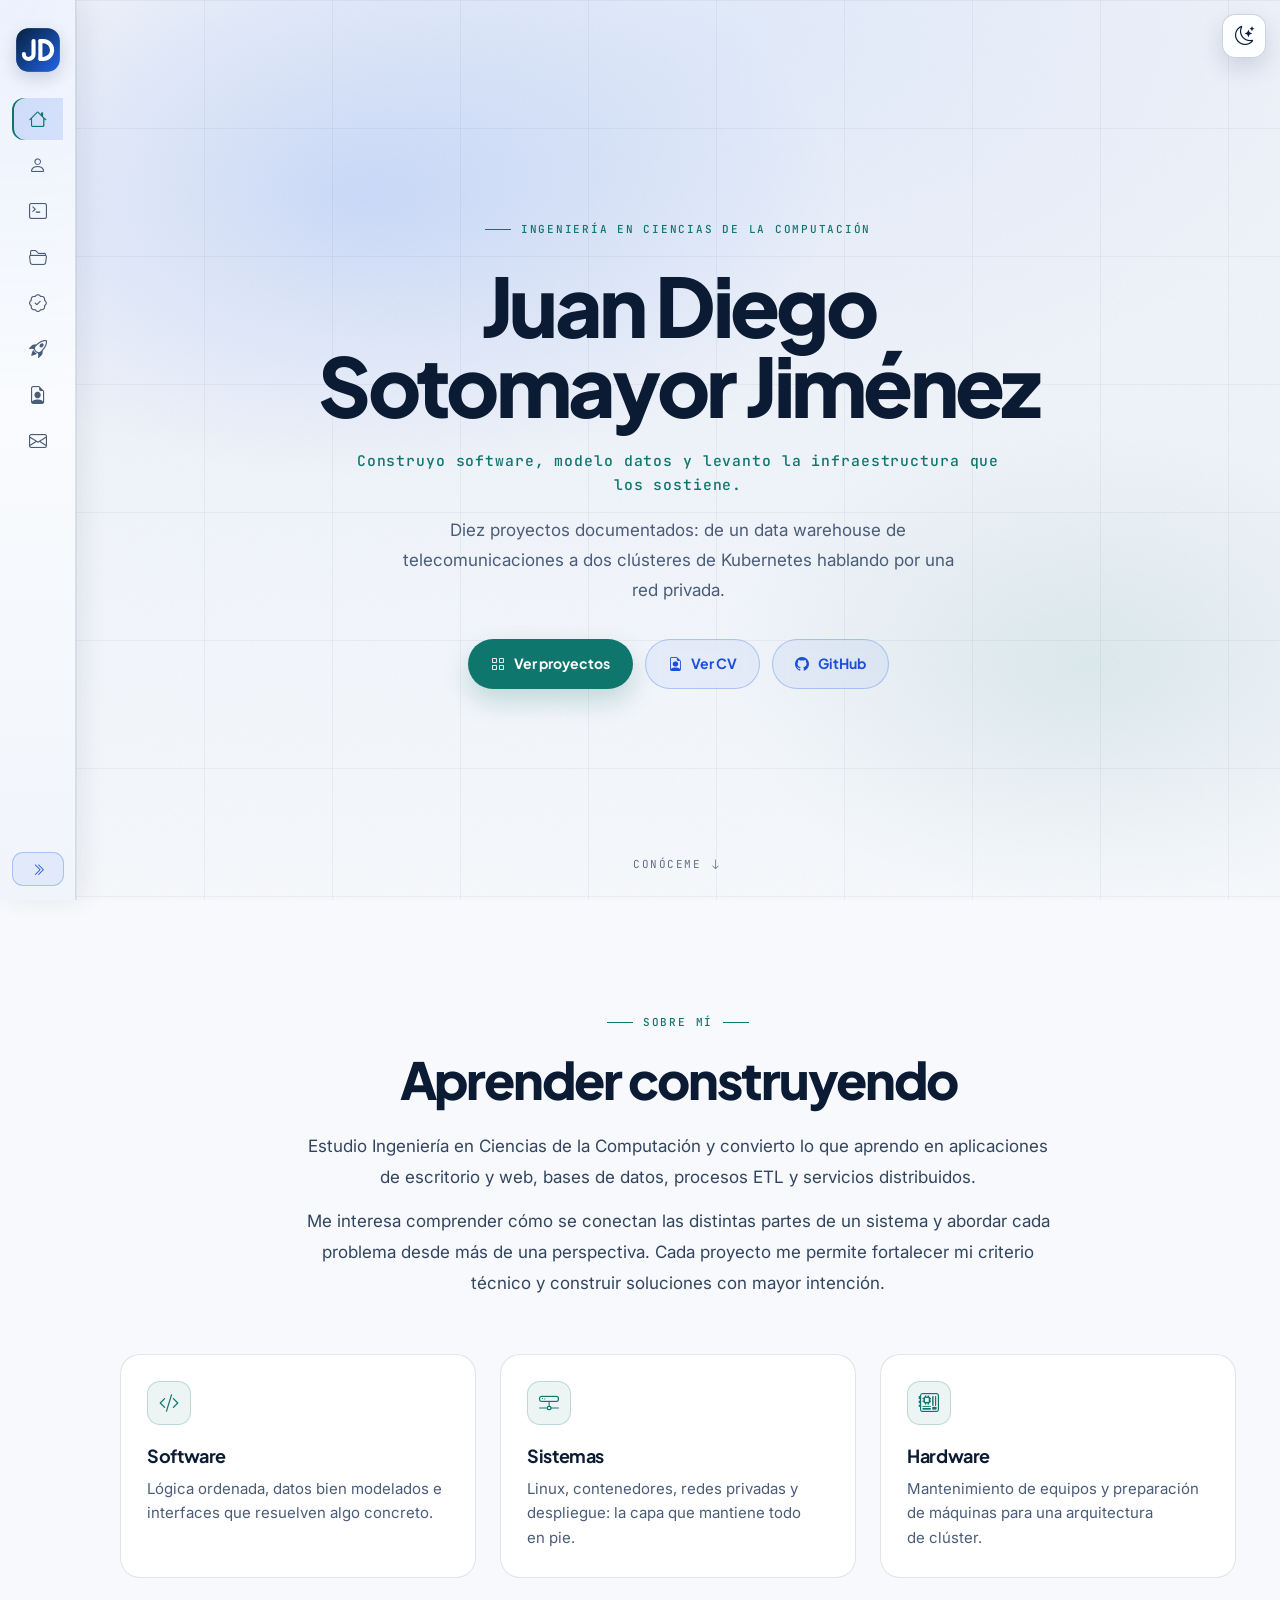
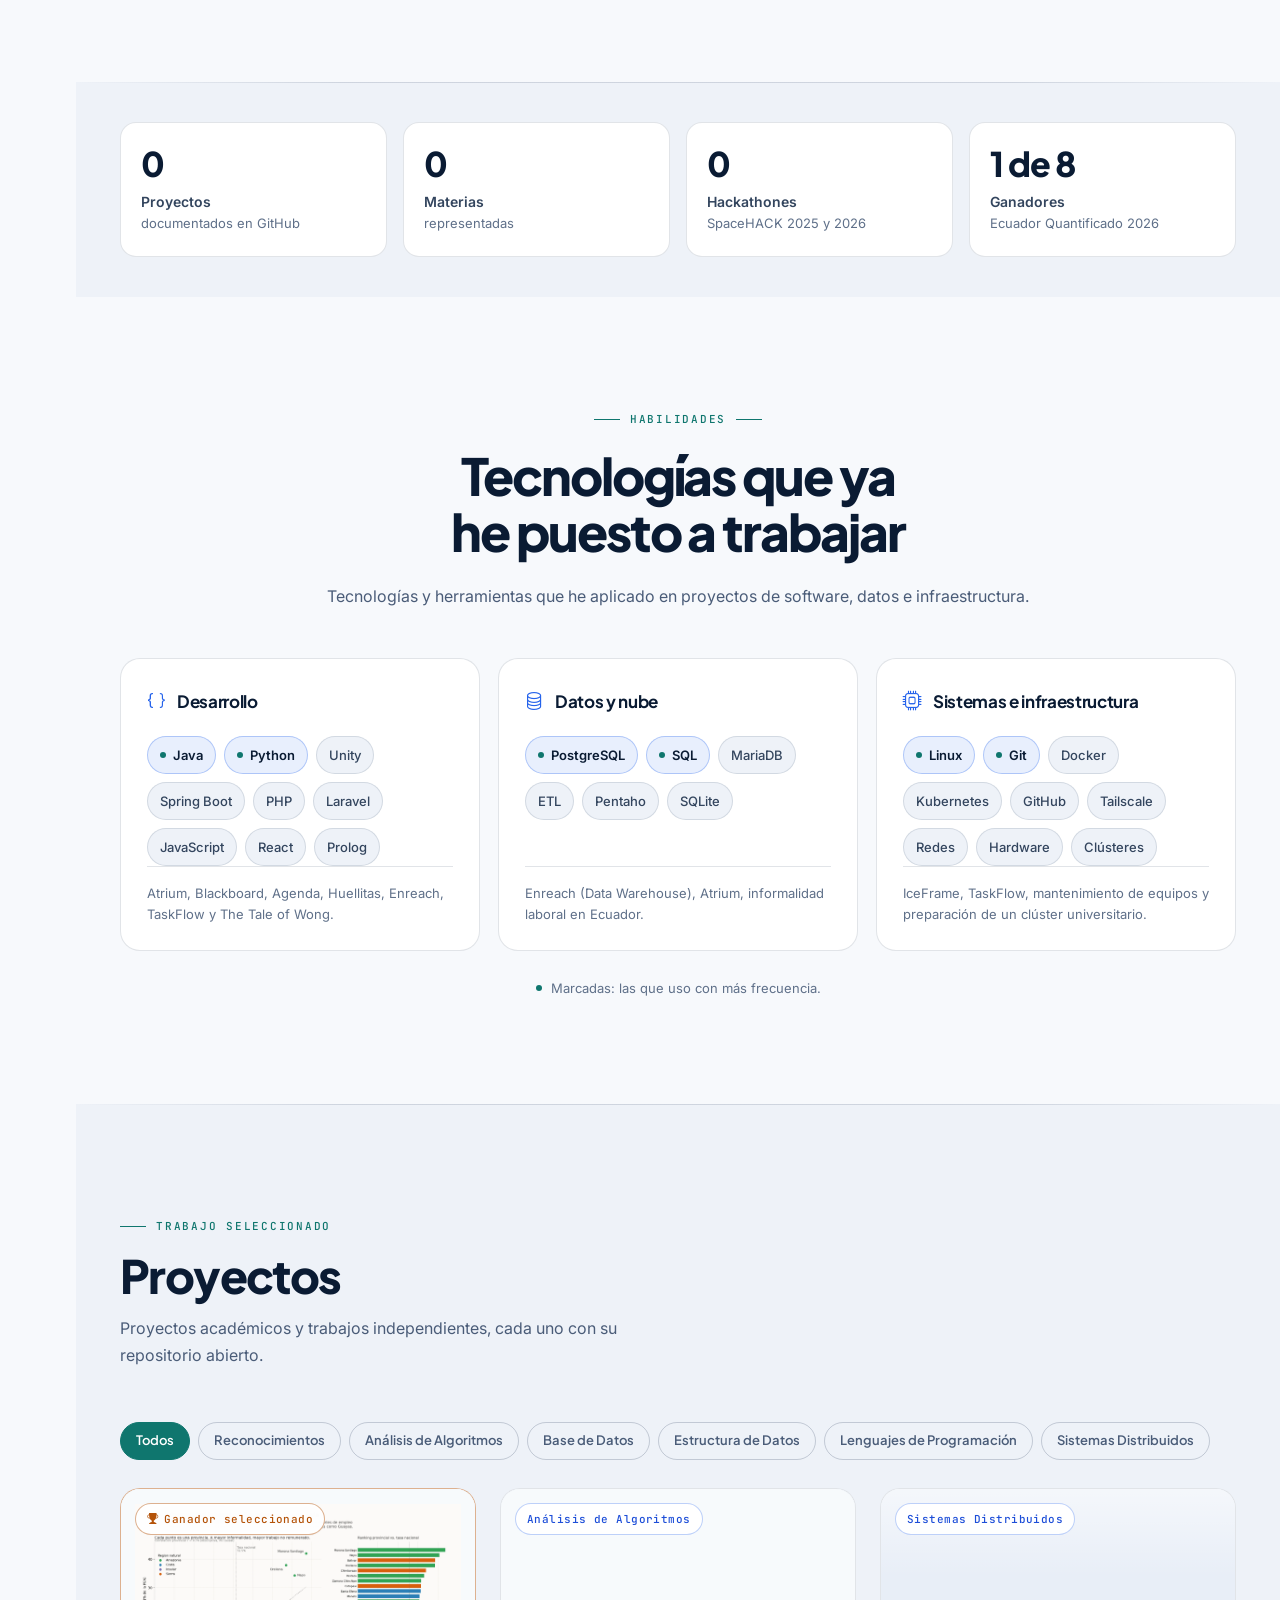
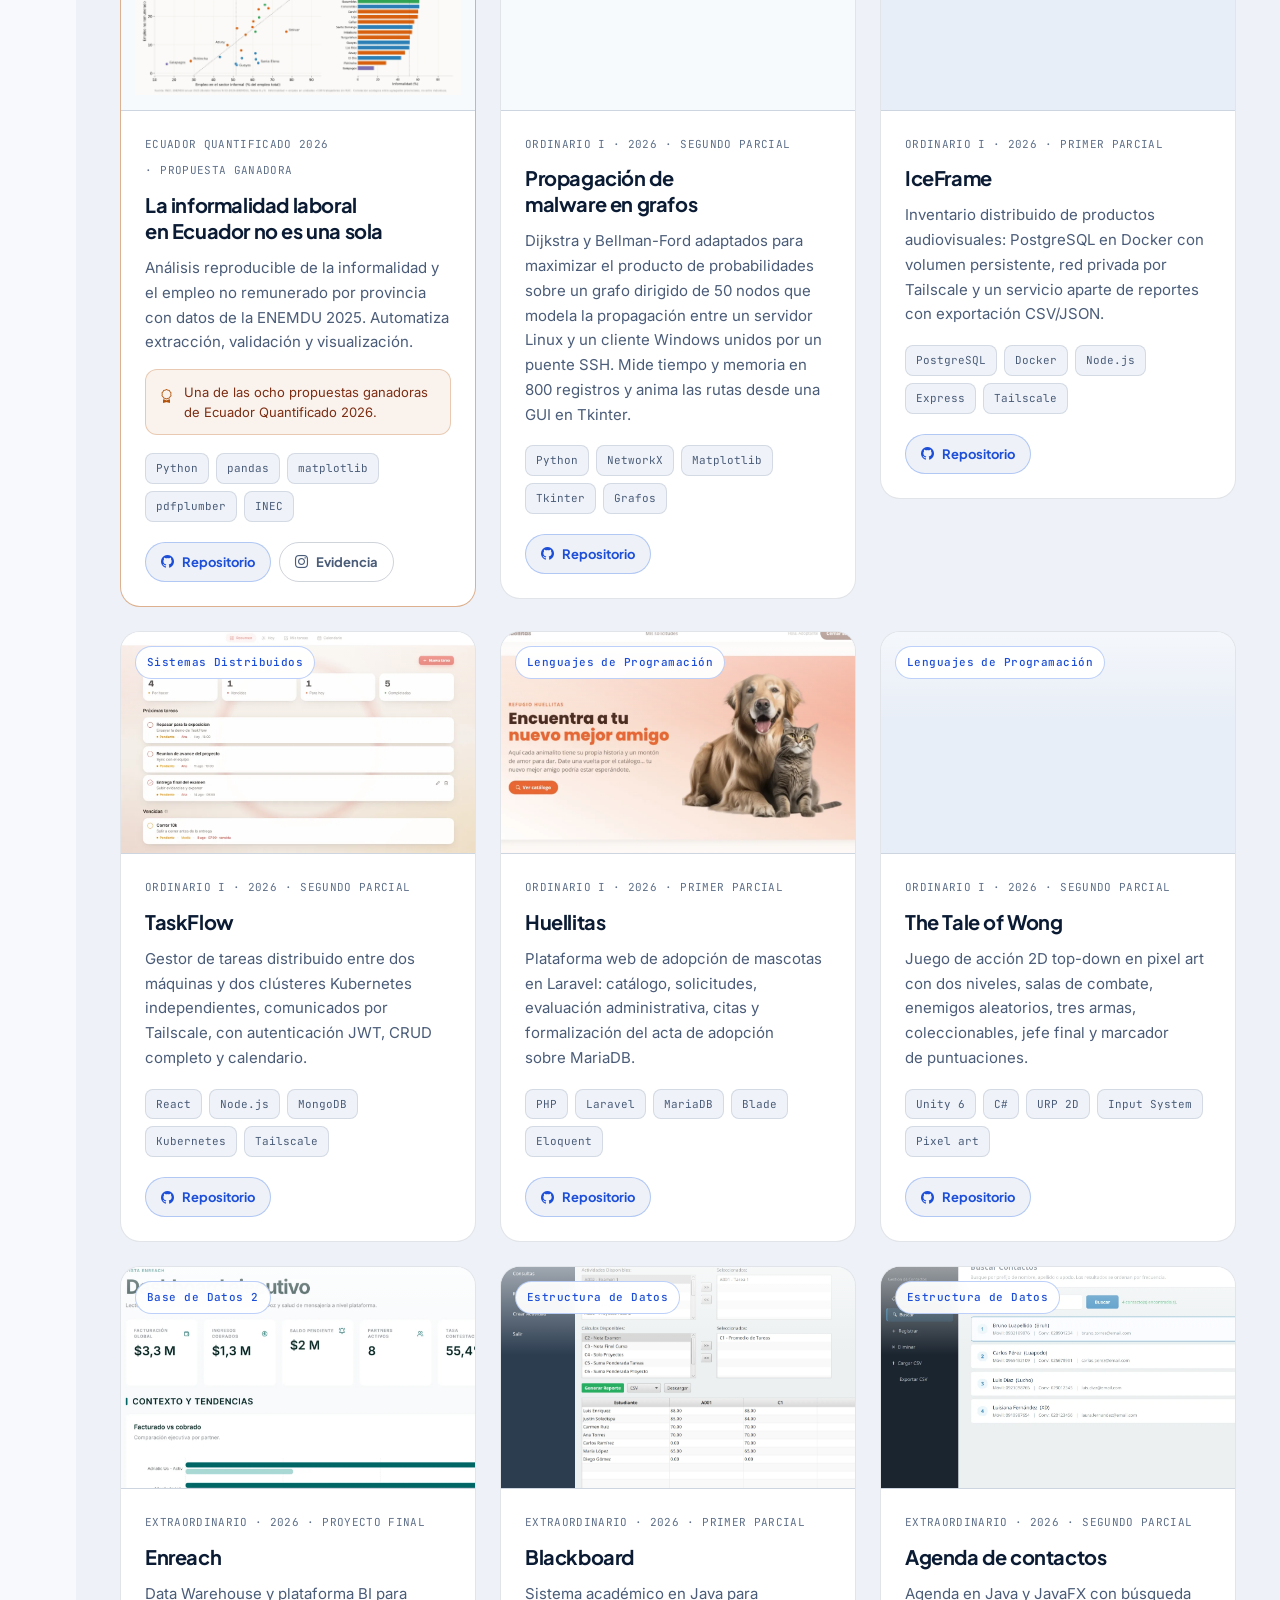
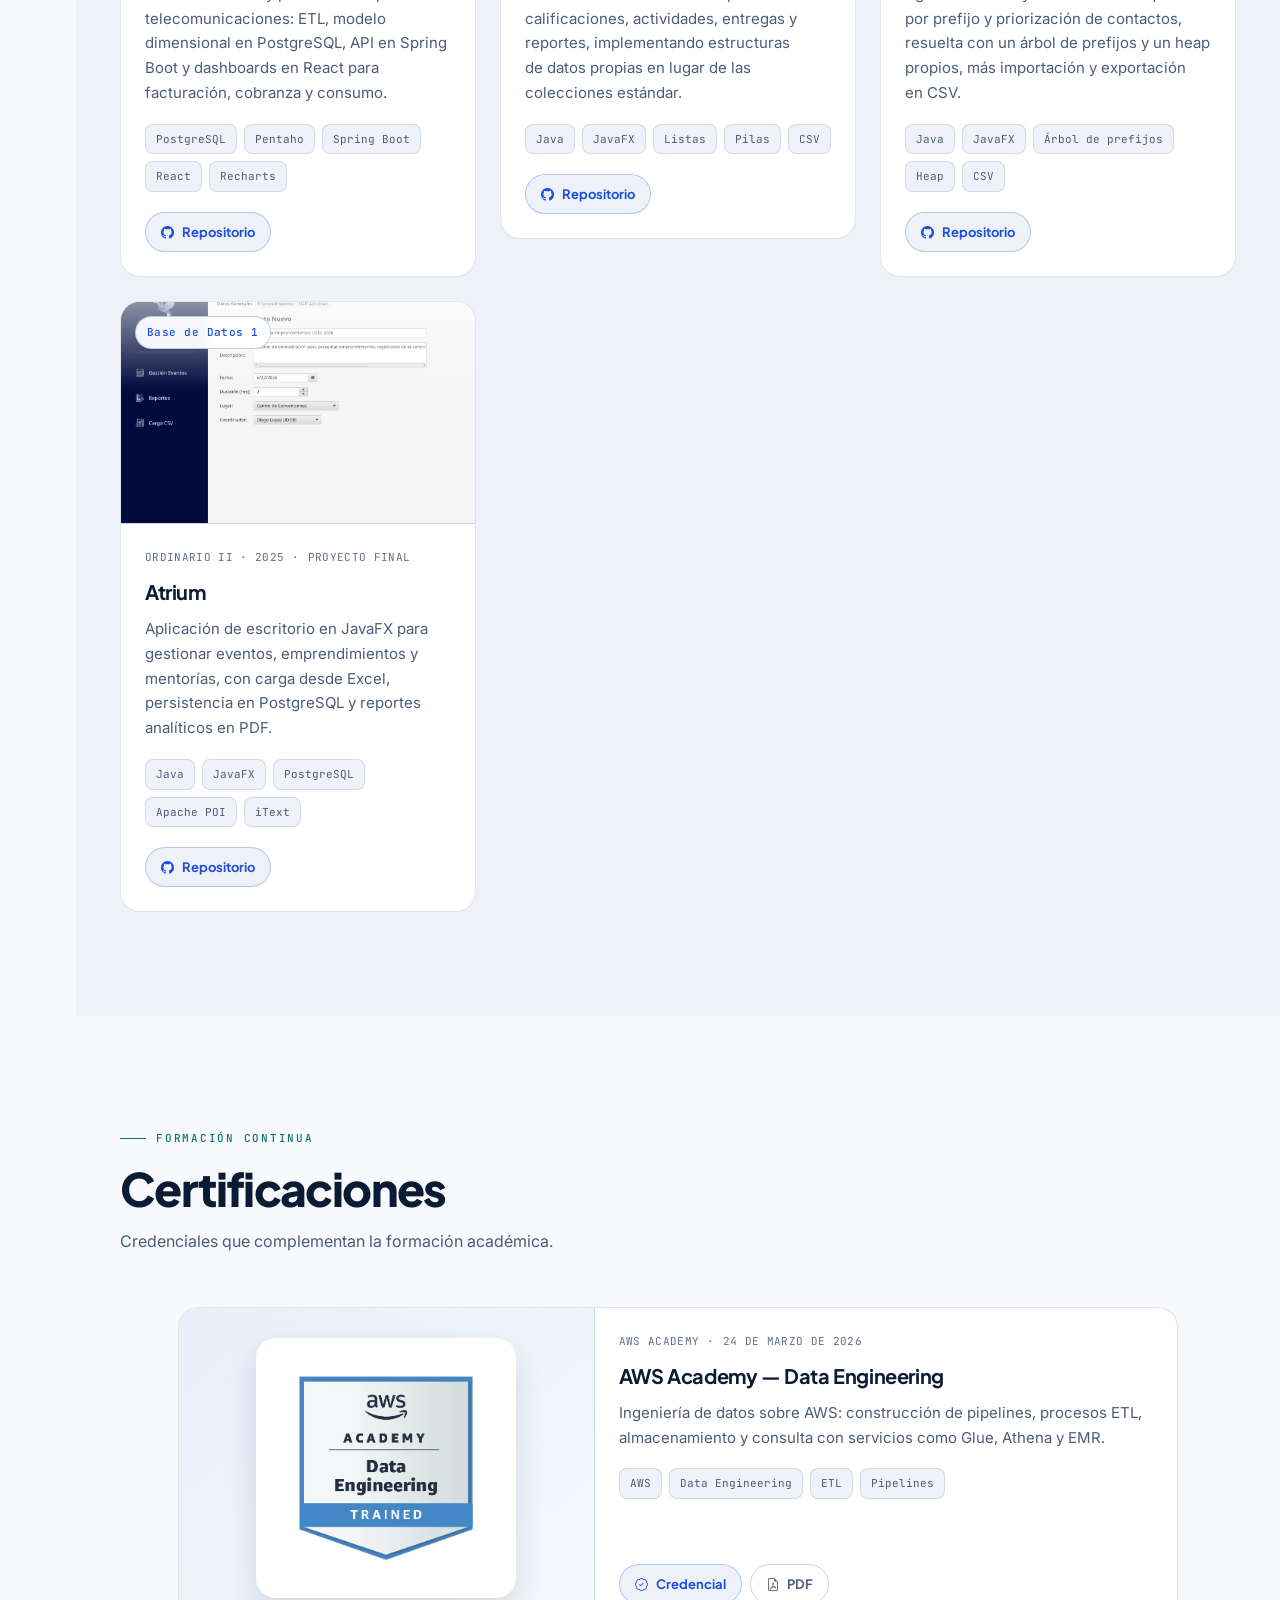
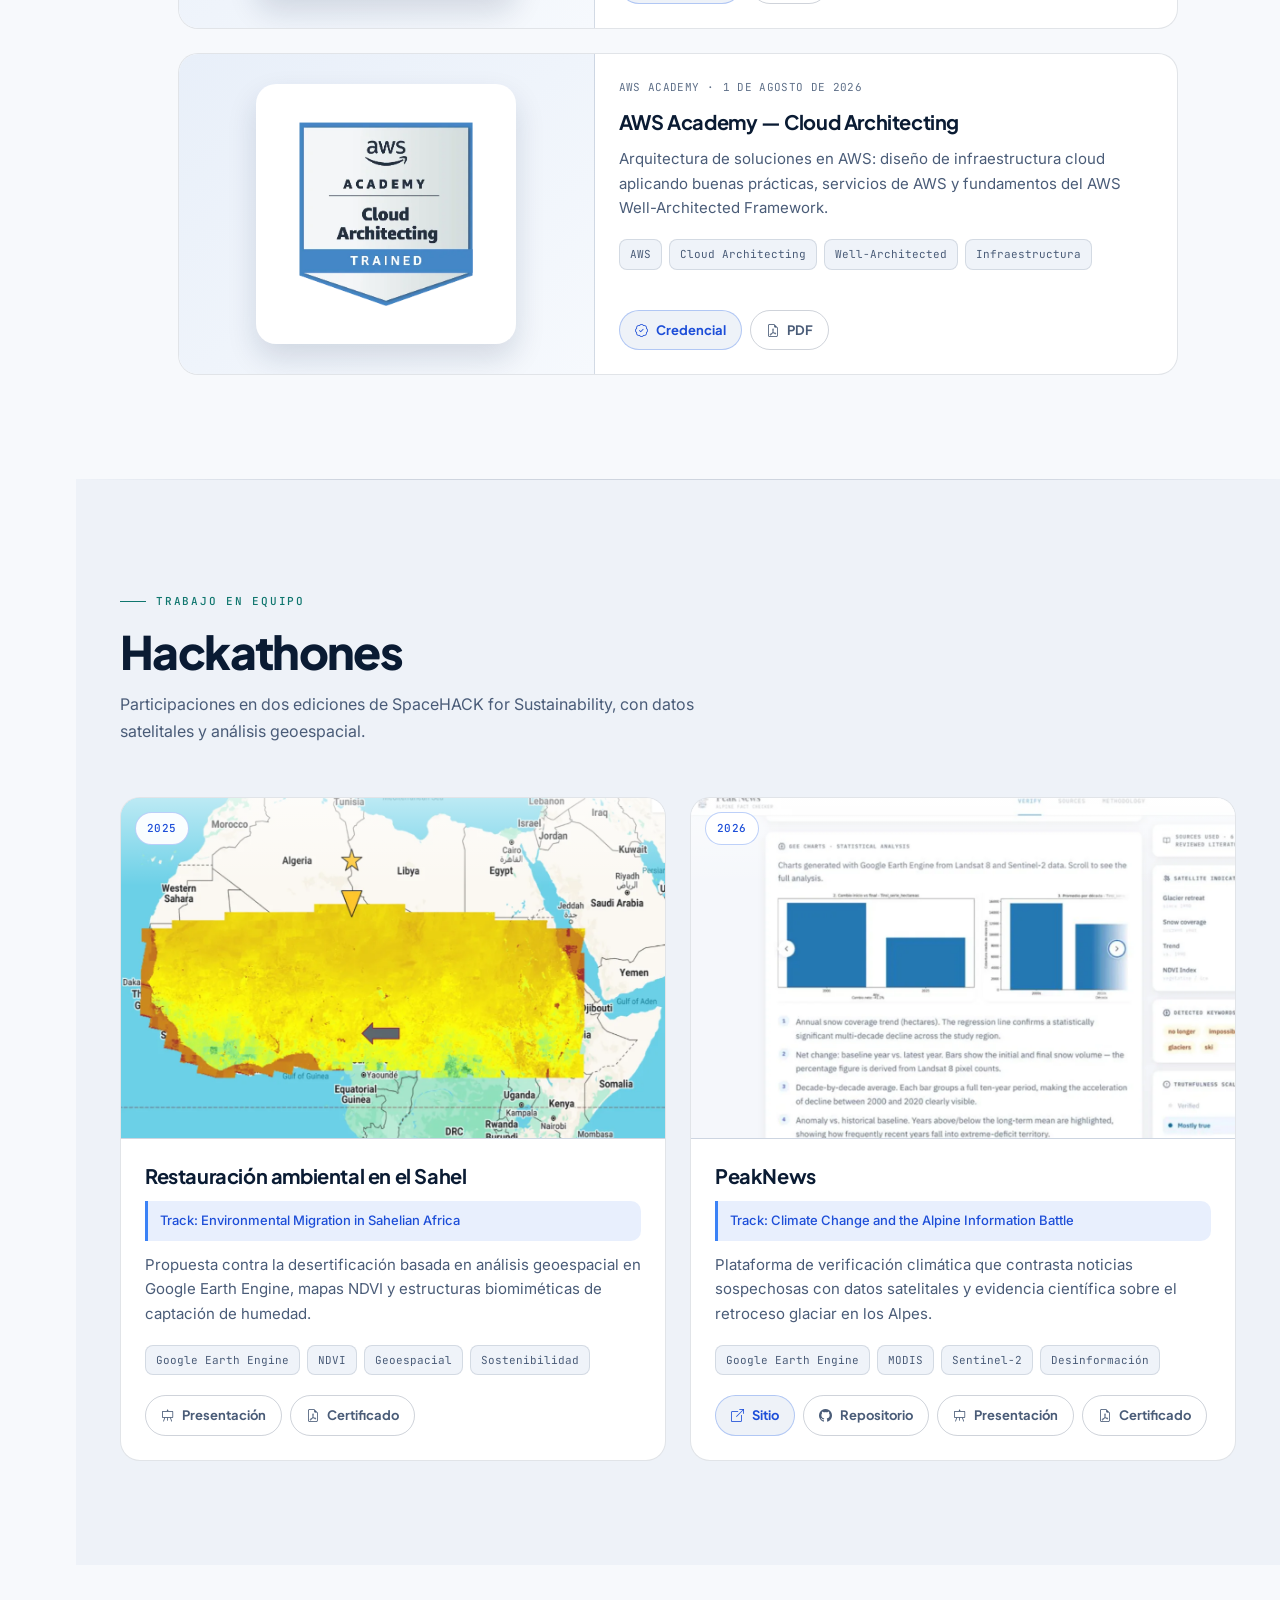
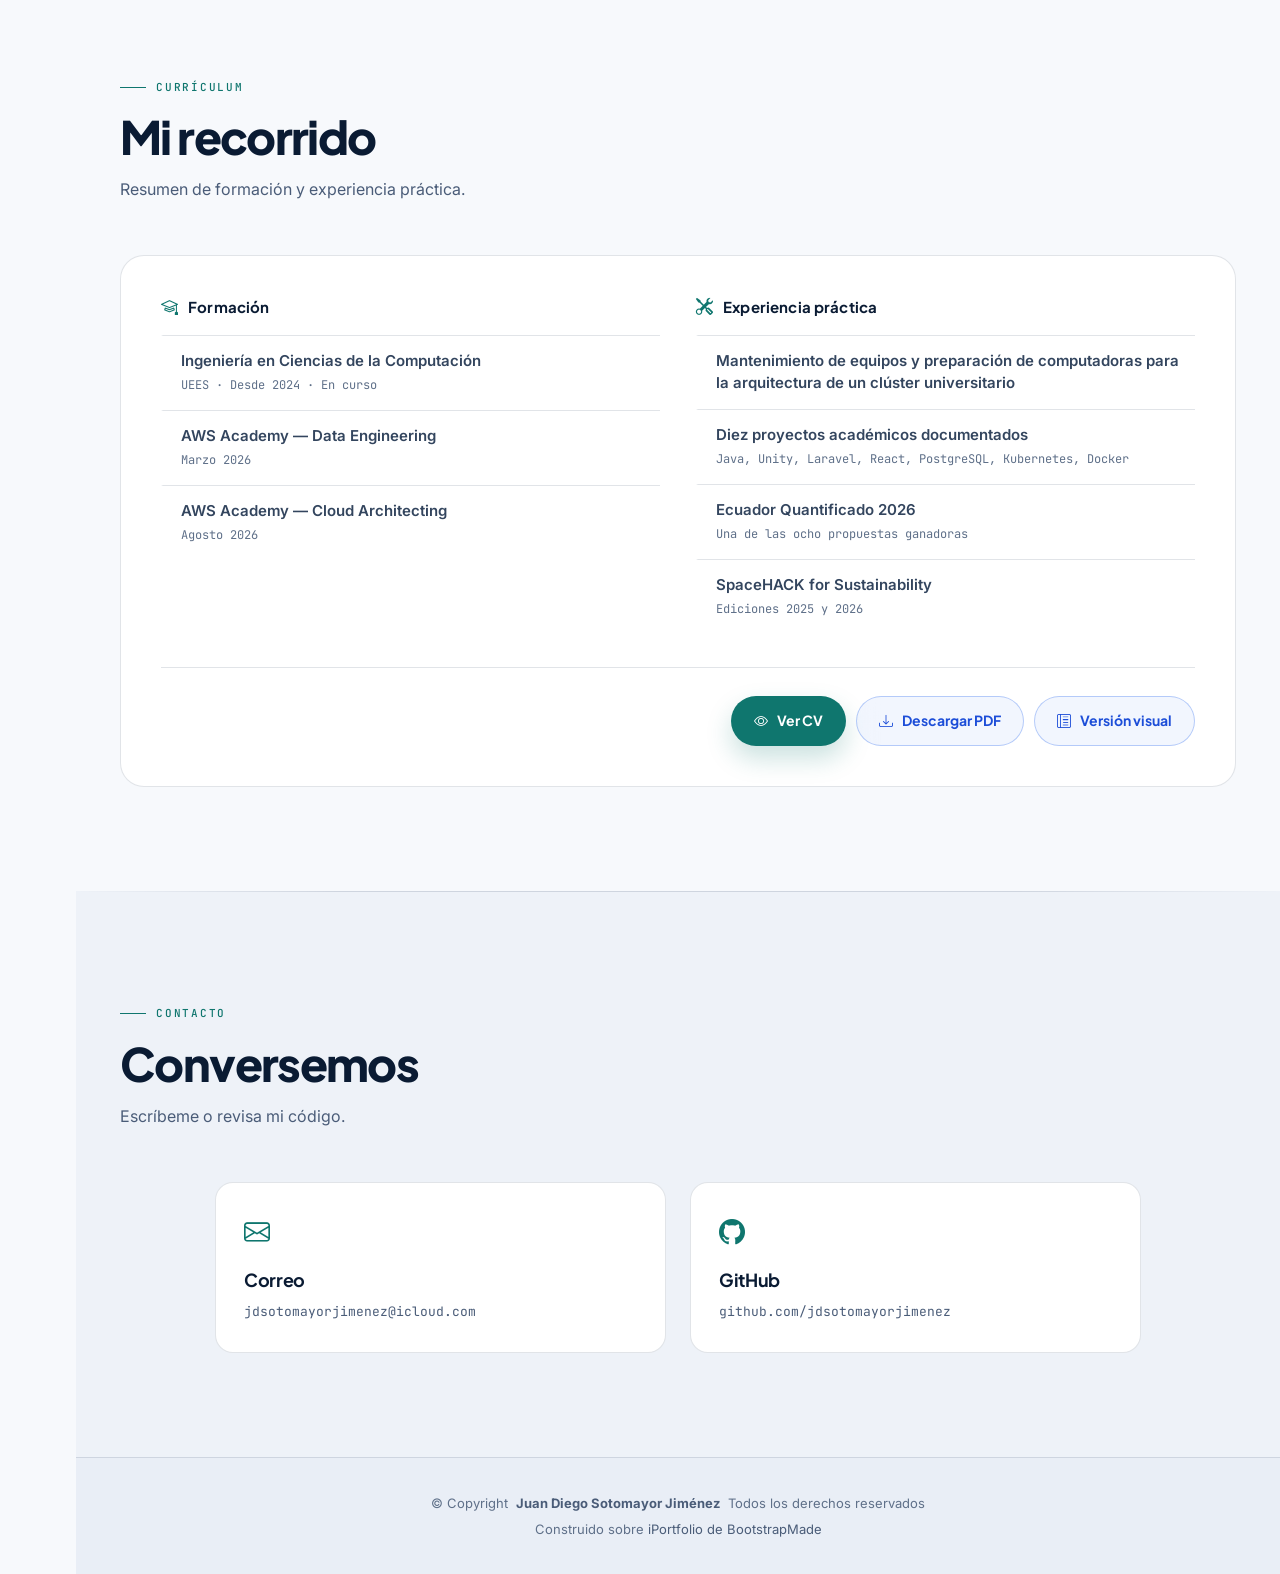
==== commit ad2bd188: "feat: tema claro/oscuro, WebP y CV visual" ====
--- a/index.html
+++ b/index.html
@@ -9,7 +9,22 @@
   <meta name="keywords" content="Juan Diego Sotomayor, portafolio, ingeniería en ciencias de la computación, desarrollo de software, Linux, Docker, sistemas distribuidos, bases de datos, análisis de datos, hardware">
   <meta name="author" content="Juan Diego Sotomayor Jiménez">
   <meta name="theme-color" content="#061224">
+  <meta name="color-scheme" content="dark light">
   <link rel="canonical" href="https://jdsotomayorjimenez.github.io/">
+
+  <script>
+    // Resuelve el tema antes de pintar: sin esto el sitio parpadea en claro al cargar.
+    (function () {
+      var theme = 'dark';
+      try {
+        var stored = localStorage.getItem('theme');
+        theme = stored === 'light' || stored === 'dark'
+          ? stored
+          : (window.matchMedia('(prefers-color-scheme: light)').matches ? 'light' : 'dark');
+      } catch (e) { /* almacenamiento bloqueado: se queda en oscuro */ }
+      document.documentElement.setAttribute('data-theme', theme);
+    })();
+  </script>
 
   <meta property="og:type" content="profile">
   <meta property="og:locale" content="es_EC">
@@ -52,6 +67,10 @@
 
   <a class="skip-link" href="#contenido">Saltar al contenido</a>
 
+  <button class="theme-toggle" type="button" aria-label="Activar tema claro" aria-pressed="false">
+    <i class="bi bi-sun" aria-hidden="true"></i>
+    <i class="bi bi-moon-stars" aria-hidden="true"></i>
+  </button>
   <button class="header-toggle d-xl-none bi bi-list" type="button" aria-label="Abrir menú" aria-controls="header" aria-expanded="false"></button>
   <div class="nav-backdrop" hidden></div>
 
@@ -98,15 +117,11 @@
   <main class="main" id="contenido">
 
     <section id="hero" class="hero section">
-      <img src="assets/img/hero-bg.jpg" alt="" aria-hidden="true" width="1672" height="941" fetchpriority="high" decoding="async">
-      <div class="hero-orb hero-orb-one" aria-hidden="true"></div>
-      <div class="hero-orb hero-orb-two" aria-hidden="true"></div>
-
       <div class="container hero-content" data-aos="fade-up">
         <span class="hero-kicker">Ingeniería en Ciencias de la Computación</span>
         <h1>Juan Diego<br>Sotomayor Jiménez</h1>
-        <p class="hero-role">Me enfoco en <span class="typed" data-typed-items="desarrollo de software, soluciones de datos, sistemas distribuidos, automatización"></span></p>
-        <p class="hero-lead">Estudiante de computación. Construyo aplicaciones, analizo datos y me interesa la infraestructura que los sostiene.</p>
+        <p class="hero-role">Construyo software, modelo datos y levanto la infraestructura que los sostiene.</p>
+        <p class="hero-lead"><span data-project-count="palabra">Diez</span> proyectos documentados: de un data warehouse de telecomunicaciones a dos clústeres de Kubernetes hablando por una red privada.</p>
         <div class="hero-actions">
           <a class="btn-solid" href="#proyectos"><i class="bi bi-grid" aria-hidden="true"></i>Ver proyectos</a>
           <a class="btn-ghost" href="assets/docs/cv/juan-diego-sotomayor-jimenez-cv.pdf" target="_blank" rel="noopener noreferrer"><i class="bi bi-file-earmark-person" aria-hidden="true"></i>Ver CV</a>
@@ -160,13 +175,13 @@
         <div class="row gy-3 gx-3">
           <div class="col-lg-3 col-6">
             <div class="stats-item">
-              <span data-purecounter-start="0" data-purecounter-end="10" data-purecounter-duration="1" class="purecounter"></span>
+              <span data-count="proyectos" data-purecounter-start="0" data-purecounter-end="10" data-purecounter-duration="1" class="purecounter"></span>
               <p><strong>Proyectos</strong> <span>documentados en GitHub</span></p>
             </div>
           </div>
           <div class="col-lg-3 col-6">
             <div class="stats-item">
-              <span data-purecounter-start="0" data-purecounter-end="6" data-purecounter-duration="1" class="purecounter"></span>
+              <span data-count="materias" data-purecounter-start="0" data-purecounter-end="6" data-purecounter-duration="1" class="purecounter"></span>
               <p><strong>Materias</strong> <span>representadas</span></p>
             </div>
           </div>
@@ -253,10 +268,13 @@
 
           <div class="row gy-4 isotope-container" data-aos="fade-up" data-aos-delay="200">
 
-            <div class="col-lg-6 col-xl-4 isotope-item filter-reconocimiento filter-sd">
+            <div class="col-lg-6 col-xl-4 isotope-item filter-reconocimiento filter-sd" data-materia="sd">
               <article class="portfolio-card recognition-card">
                 <div class="card-media is-figure">
-                  <img src="assets/img/projects/elquantificador-informalidad.png" alt="Gráfico de la informalidad laboral por provincia en Ecuador" width="2800" height="1639" loading="lazy" decoding="async">
+                  <picture>
+                    <source srcset="assets/img/projects/elquantificador-informalidad.webp" type="image/webp">
+                    <img src="assets/img/projects/elquantificador-informalidad.png" alt="Gráfico de la informalidad laboral por provincia en Ecuador" width="2800" height="1639" loading="lazy" decoding="async">
+                  </picture>
                   <span class="card-category"><i class="bi bi-trophy-fill" aria-hidden="true"></i>Ganador seleccionado</span>
                 </div>
                 <div class="card-body-custom">
@@ -273,27 +291,32 @@
               </article>
             </div>
 
-            <div class="col-lg-6 col-xl-4 isotope-item filter-aalg">
+            <div class="col-lg-6 col-xl-4 isotope-item filter-aalg" data-materia="aalg">
               <article class="portfolio-card">
                 <div class="card-media is-figure">
-                  <img src="assets/img/projects/aalg-propagacion-malware.png" alt="Grafo dirigido de la propagación de malware entre un servidor Linux y un cliente Windows" width="1800" height="1108" loading="lazy" decoding="async">
+                  <picture>
+                    <source srcset="assets/img/projects/aalg-propagacion-malware.webp" type="image/webp">
+                    <img src="assets/img/projects/aalg-propagacion-malware.png" alt="Grafo dirigido de la propagación de malware entre un servidor Linux y un cliente Windows" width="1800" height="1108" loading="lazy" decoding="async">
+                  </picture>
                   <span class="card-category">Análisis de Algoritmos</span>
                 </div>
                 <div class="card-body-custom">
                   <div class="card-meta"><span>Ordinario I · 2026</span><span>Segundo parcial</span></div>
                   <h3>Propagación de malware en grafos</h3>
-                  <p>Comparación de Dijkstra y Bellman-Ford adaptados para maximizar el producto de probabilidades sobre un grafo dirigido de 50 nodos y 86 aristas que modela la propagación entre un servidor Linux y un cliente Windows unidos por un puente SSH.</p>
-                  <p>Mide tiempo, pico de memoria y estabilidad en 800 registros consolidados, y anima las rutas obtenidas desde una interfaz por terminal o una GUI en Tkinter.</p>
+                  <p>Dijkstra y Bellman-Ford adaptados para maximizar el producto de probabilidades sobre un grafo dirigido de 50 nodos que modela la propagación entre un servidor Linux y un cliente Windows unidos por un puente SSH. Mide tiempo y memoria en 800 registros y anima las rutas desde una GUI en Tkinter.</p>
                   <div class="card-tags"><span>Python</span><span>NetworkX</span><span>Matplotlib</span><span>Tkinter</span><span>Grafos</span></div>
                   <div class="card-actions"><a class="btn-portfolio" href="https://github.com/ueesaalg/aalg_act2_2p_ord1_26_grupo3" target="_blank" rel="noopener noreferrer"><i class="bi bi-github" aria-hidden="true"></i>Repositorio</a></div>
                 </div>
               </article>
             </div>
 
-            <div class="col-lg-6 col-xl-4 isotope-item filter-sd">
-              <article class="portfolio-card">
-                <div class="card-media">
-                  <img src="assets/img/projects/iceframe.png" alt="Panel de reportes del sistema IceFrame" width="1200" height="800" loading="lazy" decoding="async">
+            <div class="col-lg-6 col-xl-4 isotope-item filter-sd" data-materia="sd">
+              <article class="portfolio-card">
+                <div class="card-media">
+                  <picture>
+                    <source srcset="assets/img/projects/iceframe.webp" type="image/webp">
+                    <img src="assets/img/projects/iceframe.png" alt="Panel de reportes del sistema IceFrame" width="1200" height="800" loading="lazy" decoding="async">
+                  </picture>
                   <span class="card-category">Sistemas Distribuidos</span>
                 </div>
                 <div class="card-body-custom">
@@ -306,10 +329,13 @@
               </article>
             </div>
 
-            <div class="col-lg-6 col-xl-4 isotope-item filter-sd">
-              <article class="portfolio-card">
-                <div class="card-media">
-                  <img src="assets/img/projects/taskflow.png" alt="Panel de resumen del gestor de tareas TaskFlow" width="1532" height="691" loading="lazy" decoding="async">
+            <div class="col-lg-6 col-xl-4 isotope-item filter-sd" data-materia="sd">
+              <article class="portfolio-card">
+                <div class="card-media">
+                  <picture>
+                    <source srcset="assets/img/projects/taskflow.webp" type="image/webp">
+                    <img src="assets/img/projects/taskflow.png" alt="Panel de resumen del gestor de tareas TaskFlow" width="1532" height="691" loading="lazy" decoding="async">
+                  </picture>
                   <span class="card-category">Sistemas Distribuidos</span>
                 </div>
                 <div class="card-body-custom">
@@ -322,10 +348,13 @@
               </article>
             </div>
 
-            <div class="col-lg-6 col-xl-4 isotope-item filter-ldp">
-              <article class="portfolio-card">
-                <div class="card-media">
-                  <img src="assets/img/projects/huellitas.png" alt="Página principal de la plataforma de adopciones Huellitas" width="1200" height="800" loading="lazy" decoding="async">
+            <div class="col-lg-6 col-xl-4 isotope-item filter-ldp" data-materia="ldp">
+              <article class="portfolio-card">
+                <div class="card-media">
+                  <picture>
+                    <source srcset="assets/img/projects/huellitas.webp" type="image/webp">
+                    <img src="assets/img/projects/huellitas.png" alt="Página principal de la plataforma de adopciones Huellitas" width="1200" height="800" loading="lazy" decoding="async">
+                  </picture>
                   <span class="card-category">Lenguajes de Programación</span>
                 </div>
                 <div class="card-body-custom">
@@ -338,10 +367,13 @@
               </article>
             </div>
 
-            <div class="col-lg-6 col-xl-4 isotope-item filter-ldp">
-              <article class="portfolio-card">
-                <div class="card-media">
-                  <img src="assets/img/projects/ttow.png" alt="Escena de combate del juego The Tale of Wong" width="1915" height="1076" loading="lazy" decoding="async">
+            <div class="col-lg-6 col-xl-4 isotope-item filter-ldp" data-materia="ldp">
+              <article class="portfolio-card">
+                <div class="card-media">
+                  <picture>
+                    <source srcset="assets/img/projects/ttow.webp" type="image/webp">
+                    <img src="assets/img/projects/ttow.png" alt="Escena de combate del juego The Tale of Wong" width="1915" height="1076" loading="lazy" decoding="async">
+                  </picture>
                   <span class="card-category">Lenguajes de Programación</span>
                 </div>
                 <div class="card-body-custom">
@@ -354,10 +386,13 @@
               </article>
             </div>
 
-            <div class="col-lg-6 col-xl-4 isotope-item filter-bd">
-              <article class="portfolio-card">
-                <div class="card-media">
-                  <img src="assets/img/projects/bd2-enreach.png" alt="Dashboard analítico del Data Warehouse Enreach" width="1200" height="800" loading="lazy" decoding="async">
+            <div class="col-lg-6 col-xl-4 isotope-item filter-bd" data-materia="bd2">
+              <article class="portfolio-card">
+                <div class="card-media">
+                  <picture>
+                    <source srcset="assets/img/projects/bd2-enreach.webp" type="image/webp">
+                    <img src="assets/img/projects/bd2-enreach.png" alt="Dashboard analítico del Data Warehouse Enreach" width="1200" height="800" loading="lazy" decoding="async">
+                  </picture>
                   <span class="card-category">Base de Datos 2</span>
                 </div>
                 <div class="card-body-custom">
@@ -370,10 +405,13 @@
               </article>
             </div>
 
-            <div class="col-lg-6 col-xl-4 isotope-item filter-edd">
-              <article class="portfolio-card">
-                <div class="card-media">
-                  <img src="assets/img/projects/edd-blackboard.png" alt="Generador de reportes del sistema académico Blackboard" width="2106" height="1578" loading="lazy" decoding="async">
+            <div class="col-lg-6 col-xl-4 isotope-item filter-edd" data-materia="edd">
+              <article class="portfolio-card">
+                <div class="card-media">
+                  <picture>
+                    <source srcset="assets/img/projects/edd-blackboard.webp" type="image/webp">
+                    <img src="assets/img/projects/edd-blackboard.png" alt="Generador de reportes del sistema académico Blackboard" width="2106" height="1578" loading="lazy" decoding="async">
+                  </picture>
                   <span class="card-category">Estructura de Datos</span>
                 </div>
                 <div class="card-body-custom">
@@ -386,10 +424,13 @@
               </article>
             </div>
 
-            <div class="col-lg-6 col-xl-4 isotope-item filter-edd">
-              <article class="portfolio-card">
-                <div class="card-media">
-                  <img src="assets/img/projects/edd-agenda.png" alt="Pantalla de búsqueda de contactos de la agenda" width="1261" height="902" loading="lazy" decoding="async">
+            <div class="col-lg-6 col-xl-4 isotope-item filter-edd" data-materia="edd">
+              <article class="portfolio-card">
+                <div class="card-media">
+                  <picture>
+                    <source srcset="assets/img/projects/edd-agenda.webp" type="image/webp">
+                    <img src="assets/img/projects/edd-agenda.png" alt="Pantalla de búsqueda de contactos de la agenda" width="1261" height="902" loading="lazy" decoding="async">
+                  </picture>
                   <span class="card-category">Estructura de Datos</span>
                 </div>
                 <div class="card-body-custom">
@@ -402,10 +443,13 @@
               </article>
             </div>
 
-            <div class="col-lg-6 col-xl-4 isotope-item filter-bd">
-              <article class="portfolio-card">
-                <div class="card-media">
-                  <img src="assets/img/projects/bd1-atrium.png" alt="Pantalla principal del sistema de gestión Atrium" width="2115" height="1588" loading="lazy" decoding="async">
+            <div class="col-lg-6 col-xl-4 isotope-item filter-bd" data-materia="bd1">
+              <article class="portfolio-card">
+                <div class="card-media">
+                  <picture>
+                    <source srcset="assets/img/projects/bd1-atrium.webp" type="image/webp">
+                    <img src="assets/img/projects/bd1-atrium.png" alt="Pantalla principal del sistema de gestión Atrium" width="2115" height="1588" loading="lazy" decoding="async">
+                  </picture>
                   <span class="card-category">Base de Datos 1</span>
                 </div>
                 <div class="card-body-custom">
@@ -434,7 +478,10 @@
         <article class="feature-card certification-card">
           <div class="row g-0 align-items-stretch">
             <div class="col-md-5 card-media certification-badge-media">
-              <img src="assets/img/certifications/aws-data-engineering.png" alt="Insignia de AWS Academy Data Engineering" class="aws-badge-img" width="601" height="601" loading="lazy" decoding="async">
+              <picture>
+                <source srcset="assets/img/certifications/aws-data-engineering.webp" type="image/webp">
+                <img src="assets/img/certifications/aws-data-engineering.png" alt="Insignia de AWS Academy Data Engineering" class="aws-badge-img" width="601" height="601" loading="lazy" decoding="async">
+              </picture>
             </div>
             <div class="col-md-7 card-body-custom">
               <div class="card-meta"><span>AWS Academy</span><span>24 de marzo de 2026</span></div>
@@ -452,7 +499,10 @@
         <article class="feature-card certification-card">
           <div class="row g-0 align-items-stretch">
             <div class="col-md-5 card-media certification-badge-media">
-              <img src="assets/img/certifications/aws-cloud-architecting.png" alt="Insignia de AWS Academy Cloud Architecting" class="aws-badge-img" width="601" height="601" loading="lazy" decoding="async">
+              <picture>
+                <source srcset="assets/img/certifications/aws-cloud-architecting.webp" type="image/webp">
+                <img src="assets/img/certifications/aws-cloud-architecting.png" alt="Insignia de AWS Academy Cloud Architecting" class="aws-badge-img" width="601" height="601" loading="lazy" decoding="async">
+              </picture>
             </div>
             <div class="col-md-7 card-body-custom">
               <div class="card-meta"><span>AWS Academy</span><span>1 de agosto de 2026</span></div>
@@ -481,7 +531,10 @@
           <div class="col-lg-6">
             <article class="feature-card hackathon-card">
               <div class="card-media">
-                <img src="assets/img/hackathons/spacehack-2025.png" alt="Mapa NDVI del proyecto de SpaceHACK 2025" width="1200" height="799" loading="lazy" decoding="async">
+                <picture>
+                  <source srcset="assets/img/hackathons/spacehack-2025.webp" type="image/webp">
+                  <img src="assets/img/hackathons/spacehack-2025.png" alt="Mapa NDVI del proyecto de SpaceHACK 2025" width="1200" height="799" loading="lazy" decoding="async">
+                </picture>
                 <span class="card-category">2025</span>
               </div>
               <div class="card-body-custom">
@@ -500,7 +553,10 @@
           <div class="col-lg-6">
             <article class="feature-card hackathon-card">
               <div class="card-media">
-                <img src="assets/img/hackathons/spacehack-2026.png" alt="Interfaz del proyecto PeakNews de SpaceHACK 2026" width="1200" height="800" loading="lazy" decoding="async">
+                <picture>
+                  <source srcset="assets/img/hackathons/spacehack-2026.webp" type="image/webp">
+                  <img src="assets/img/hackathons/spacehack-2026.png" alt="Interfaz del proyecto PeakNews de SpaceHACK 2026" width="1200" height="800" loading="lazy" decoding="async">
+                </picture>
                 <span class="card-category">2026</span>
               </div>
               <div class="card-body-custom">
@@ -543,7 +599,7 @@
               <h3><i class="bi bi-tools" aria-hidden="true"></i>Experiencia práctica</h3>
               <ul>
                 <li><strong>Mantenimiento de equipos y preparación de computadoras para la arquitectura de un clúster universitario</strong></li>
-                <li><strong>Nueve proyectos académicos documentados</strong><span>Java, Unity, Laravel, React, PostgreSQL, Kubernetes, Docker</span></li>
+                <li><strong><span data-project-count="palabra">Diez</span> proyectos académicos documentados</strong><span>Java, Unity, Laravel, React, PostgreSQL, Kubernetes, Docker</span></li>
                 <li><strong>Ecuador Quantificado 2026</strong><span>Una de las ocho propuestas ganadoras</span></li>
                 <li><strong>SpaceHACK for Sustainability</strong><span>Ediciones 2025 y 2026</span></li>
               </ul>
@@ -558,6 +614,9 @@
               <a class="btn-ghost" href="assets/docs/cv/juan-diego-sotomayor-jimenez-cv.pdf" download="juan-diego-sotomayor-jimenez-cv.pdf">
                 <i class="bi bi-download" aria-hidden="true"></i>Descargar PDF
               </a>
+              <a class="btn-ghost" href="assets/docs/cv/juan-diego-sotomayor-jimenez-cv-visual.pdf" target="_blank" rel="noopener noreferrer">
+                <i class="bi bi-layout-text-sidebar-reverse" aria-hidden="true"></i>Versión visual
+              </a>
             </div>
           </div>
         </div>
@@ -608,7 +667,6 @@
   <div id="preloader"></div>
 
   <script src="assets/vendor/aos/aos.js"></script>
-  <script src="assets/vendor/typed.js/typed.umd.js"></script>
   <script src="assets/vendor/purecounter/purecounter_vanilla.js"></script>
   <script src="assets/vendor/imagesloaded/imagesloaded.pkgd.min.js"></script>
   <script src="assets/vendor/isotope-layout/isotope.pkgd.min.js"></script>
--- a/assets/css/custom.css
+++ b/assets/css/custom.css
@@ -6,8 +6,12 @@
 
 /* --------------------------------------------------------------------------
    1. Tokens
+   La paleta oscura es la base. El tema claro redefine los mismos nombres
+   más abajo, así que ningún componente necesita reglas duplicadas por tema.
    -------------------------------------------------------------------------- */
 :root {
+  color-scheme: dark;
+
   /* Tipografía */
   --default-font: "Inter", system-ui, -apple-system, "Segoe UI", "Noto Sans", sans-serif;
   --heading-font: "Plus Jakarta Sans", "Inter", system-ui, sans-serif;
@@ -20,6 +24,9 @@
   --ink-alt: #08172c;
   --ink-card: #0b1e38;
   --ink-chip: #10253f;
+  --surface-soft: rgba(11, 30, 56, .6);
+  --card-hover: #0e2543;
+  --footer-bg: #040e1c;
 
   /* Texto (todos ≥ 4.8:1 sobre --ink-base y --ink-card) */
   --text-high: #eef4ff;
@@ -36,12 +43,70 @@
   --teal-strong: #99f6e4;
   --gold: #fcd34d;
 
+  /* Acentos aplicados: separan "turquesa como color" de "turquesa como rol" */
+  --accent-ui: var(--teal);
+  --accent-fill: var(--teal);
+  --accent-fill-hover: var(--teal-strong);
+  --on-accent: #04101f;
+  --focus: var(--teal);
+  --link-soft: var(--blue-300);
+  --ghost-bg: rgba(15, 37, 72, .5);
+  --accent-soft-bg: rgba(94, 234, 212, .1);
+  --accent-soft-line: rgba(94, 234, 212, .2);
+  --gold-text: #fde9b0;
+  --gold-bg: rgba(252, 211, 77, .07);
+  --gold-line: rgba(252, 211, 77, .22);
+  --gold-line-strong: rgba(252, 211, 77, .42);
+
+  /* Interacción */
+  --hover-tint: rgba(96, 165, 250, .12);
+  --hover-tint-strong: rgba(96, 165, 250, .2);
+  --accent-tint: rgba(37, 99, 235, .18);
+  --nav-active-bg: linear-gradient(90deg, rgba(37, 99, 235, .34), rgba(37, 99, 235, .1));
+  --nav-active-color: #ffffff;
+
   /* Líneas */
   --line: rgba(148, 163, 184, .14);
   --line-strong: rgba(148, 163, 184, .26);
   --line-accent: rgba(96, 165, 250, .34);
+  --line-section: rgba(148, 163, 184, .18);
+  --scrollbar-thumb: rgba(148, 163, 184, .3);
+
+  /* Sombras, cristal y velos */
+  --shadow-card: 0 22px 44px rgba(2, 8, 23, .5);
+  --shadow-rail: 10px 0 30px rgba(2, 8, 23, .3);
+  --shadow-rail-open: 18px 0 48px rgba(2, 8, 23, .45);
+  --shadow-brand: 0 8px 20px rgba(4, 16, 31, .5);
+  --shadow-float: 0 10px 26px rgba(2, 8, 23, .4);
+  --shadow-accent: 0 12px 30px rgba(94, 234, 212, .16);
+  --shadow-badge: 0 14px 30px rgba(2, 8, 23, .45);
+  --glass: rgba(8, 23, 44, .86);
+  --backdrop: rgba(3, 10, 22, .66);
+  --surface-faint: rgba(255, 255, 255, .05);
+
+  /* Marcos de imagen */
+  --media-frame: #0d2038;
+  --media-veil: rgba(4, 16, 31, .8);
+  --media-figure-bg: #f7fafc;
+  --img-filter: saturate(.94) brightness(.88);
+  --chip-bg: rgba(6, 18, 36, .88);
+  --chip-color: var(--blue-300);
+  --tag-bg: rgba(16, 37, 63, .8);
+  --badge-frame: linear-gradient(140deg, #0f2745, #0a1c33);
+
+  /* Portada: degradado propio, sin imagen */
+  --hero-glow-a: rgba(37, 99, 235, .3);
+  --hero-glow-b: rgba(94, 234, 212, .13);
+  --hero-glow-c: rgba(59, 130, 246, .1);
+  --hero-floor: rgba(4, 16, 31, .96);
+  --grain-opacity: .055;
+  --grain-blend: overlay;
+  --grid-line: rgba(148, 163, 184, .038);
 
   /* Barra lateral */
+  --rail-bg:
+    radial-gradient(circle at 20% 0%, rgba(37, 99, 235, .2), transparent 42%),
+    linear-gradient(180deg, #061528 0%, #050f1f 100%);
   --rail: 76px;
   --rail-open: 296px;
   --rail-inner: 272px;
@@ -52,16 +117,104 @@
   --rail-hint: 34px;
   --ease: cubic-bezier(.22, 1, .36, 1);
 
-  /* Tokens heredados del template, reasignados a la paleta oscura */
+  /* Tokens heredados del template, reasignados a la paleta */
   --background-color: var(--ink-base);
   --default-color: var(--text-body);
   --heading-color: var(--text-high);
   --accent-color: var(--blue-400);
   --surface-color: var(--ink-card);
-  --contrast-color: #04101f;
+  --contrast-color: var(--on-accent);
   --nav-color: #9fb0c8;
   --nav-hover-color: #ffffff;
   --nav-mobile-background-color: #071528;
+}
+
+/* Tema claro: mismos nombres, otros valores. Contraste verificado ≥ 4.5:1
+   sobre las superficies donde cada color se usa realmente. */
+:root[data-theme="light"] {
+  color-scheme: light;
+
+  --ink-hero: #eff3fa;
+  --ink-base: #f7f9fc;
+  --ink-alt: #eef2f8;
+  --ink-card: #ffffff;
+  --ink-chip: #eef2f8;
+  --surface-soft: #ffffff;
+  --card-hover: #f3f7fd;
+  --footer-bg: #e9eef6;
+
+  --text-high: #0a1b33;
+  --text-body: #33455e;
+  --text-mid: #4a5c78;
+  --text-low: #5f7089;
+
+  --blue-300: #1d4ed8;
+  --blue-400: #2563eb;
+
+  /* El turquesa claro da ~1.5:1 sobre blanco: como color de texto y de relleno
+     se sustituye por su versión oscura, y el claro solo sobrevive en superficies
+     oscuras que el tema claro ya no usa. */
+  --accent-ui: #0f766e;
+  --accent-fill: #0f766e;
+  --accent-fill-hover: #0d9488;
+  --on-accent: #ffffff;
+  --focus: #0f766e;
+  --link-soft: #1d4ed8;
+  --ghost-bg: rgba(37, 99, 235, .06);
+  --accent-soft-bg: rgba(15, 118, 110, .08);
+  --accent-soft-line: rgba(15, 118, 110, .22);
+  --gold: #b45309;
+  --gold-text: #7c2d12;
+  --gold-bg: rgba(180, 83, 9, .07);
+  --gold-line: rgba(180, 83, 9, .26);
+  --gold-line-strong: rgba(180, 83, 9, .45);
+
+  --hover-tint: rgba(37, 99, 235, .08);
+  --hover-tint-strong: rgba(37, 99, 235, .16);
+  --accent-tint: rgba(37, 99, 235, .1);
+  --nav-active-bg: linear-gradient(90deg, rgba(37, 99, 235, .16), rgba(37, 99, 235, .04));
+  --nav-active-color: #0a1b33;
+
+  --line: rgba(15, 35, 70, .12);
+  --line-strong: rgba(15, 35, 70, .2);
+  --line-accent: rgba(37, 99, 235, .3);
+  --line-section: rgba(15, 35, 70, .14);
+  --scrollbar-thumb: rgba(15, 35, 70, .25);
+
+  --shadow-card: 0 18px 38px rgba(15, 35, 70, .12);
+  --shadow-rail: 8px 0 24px rgba(15, 35, 70, .07);
+  --shadow-rail-open: 14px 0 38px rgba(15, 35, 70, .12);
+  --shadow-brand: 0 6px 16px rgba(15, 35, 70, .16);
+  --shadow-float: 0 10px 24px rgba(15, 35, 70, .14);
+  --shadow-accent: 0 12px 26px rgba(15, 118, 110, .22);
+  --shadow-badge: 0 14px 30px rgba(15, 35, 70, .14);
+  --glass: rgba(255, 255, 255, .9);
+  --backdrop: rgba(15, 23, 42, .38);
+  --surface-faint: rgba(15, 35, 70, .04);
+
+  --media-frame: #e8eef7;
+  --media-veil: rgba(255, 255, 255, .55);
+  --img-filter: none;
+  --chip-bg: rgba(255, 255, 255, .94);
+  --chip-color: #1d4ed8;
+  --tag-bg: #eff3f9;
+  --badge-frame: linear-gradient(140deg, #e8eff9, #f6f9fd);
+
+  --hero-glow-a: rgba(37, 99, 235, .16);
+  --hero-glow-b: rgba(15, 118, 110, .1);
+  --hero-glow-c: rgba(59, 130, 246, .08);
+  --hero-floor: rgba(247, 249, 252, .94);
+  --grain-opacity: .05;
+  --grain-blend: multiply;
+  --grid-line: rgba(15, 35, 70, .05);
+
+  --rail-bg:
+    radial-gradient(circle at 20% 0%, rgba(37, 99, 235, .09), transparent 44%),
+    linear-gradient(180deg, #ffffff 0%, #f1f5fb 100%);
+
+  --nav-color: #4a5c78;
+  --nav-hover-color: #0a1b33;
+  --nav-mobile-background-color: #ffffff;
 }
 
 /* --------------------------------------------------------------------------
@@ -94,8 +247,8 @@
 }
 
 ::selection {
-  color: #04101f;
-  background: var(--teal);
+  color: var(--on-accent);
+  background: var(--accent-fill);
 }
 
 img {
@@ -104,7 +257,7 @@
 
 /* Foco visible y consistente en todo el sitio */
 :focus-visible {
-  outline: 2px solid var(--teal);
+  outline: 2px solid var(--focus);
   outline-offset: 3px;
   border-radius: 6px;
 }
@@ -115,8 +268,8 @@
   top: 12px;
   left: 12px;
   padding: 10px 16px;
-  color: #04101f;
-  background: var(--teal);
+  color: var(--on-accent);
+  background: var(--accent-fill);
   border-radius: 10px;
   font-family: var(--nav-font);
   font-size: 14px;
@@ -126,7 +279,7 @@
 }
 
 .skip-link:focus-visible {
-  color: #04101f;
+  color: var(--on-accent);
   transform: translateY(0);
 }
 
@@ -148,18 +301,16 @@
   padding: 16px 12px 14px;
   overflow: hidden;
   color: var(--text-body);
-  background:
-    radial-gradient(circle at 20% 0%, rgba(37, 99, 235, .2), transparent 42%),
-    linear-gradient(180deg, #061528 0%, #050f1f 100%);
+  background: var(--rail-bg);
   border-right: 1px solid var(--line);
-  box-shadow: 10px 0 30px rgba(2, 8, 23, .3);
+  box-shadow: var(--shadow-rail);
   transition: width .4s var(--ease), box-shadow .3s ease;
 }
 
 .header:hover,
 .header:focus-within {
   width: var(--rail-open);
-  box-shadow: 18px 0 48px rgba(2, 8, 23, .45);
+  box-shadow: var(--shadow-rail-open);
 }
 
 /* Marca */
@@ -183,7 +334,7 @@
   width: 44px;
   height: 44px;
   border-radius: 13px;
-  box-shadow: 0 8px 20px rgba(4, 16, 31, .5);
+  box-shadow: var(--shadow-brand);
   transition: transform .3s var(--ease);
 }
 
@@ -241,12 +392,12 @@
 
 .header:hover .navmenu,
 .header:focus-within .navmenu {
-  scrollbar-color: rgba(148, 163, 184, .3) transparent;
+  scrollbar-color: var(--scrollbar-thumb) transparent;
 }
 
 .header:hover .navmenu::-webkit-scrollbar-thumb,
 .header:focus-within .navmenu::-webkit-scrollbar-thumb {
-  background: rgba(148, 163, 184, .3);
+  background: var(--scrollbar-thumb);
 }
 
 .navmenu ul {
@@ -294,23 +445,23 @@
 
 .navmenu a:hover {
   color: var(--nav-hover-color);
-  background: rgba(96, 165, 250, .12);
+  background: var(--hover-tint);
 }
 
 .navmenu a:active {
-  background: rgba(96, 165, 250, .2);
+  background: var(--hover-tint-strong);
 }
 
 .navmenu a.active,
 .navmenu a.active:focus {
-  color: #ffffff;
-  background: linear-gradient(90deg, rgba(37, 99, 235, .34), rgba(37, 99, 235, .1));
-  box-shadow: inset 2px 0 0 var(--teal);
+  color: var(--nav-active-color);
+  background: var(--nav-active-bg);
+  box-shadow: inset 2px 0 0 var(--accent-ui);
 }
 
 .navmenu a:hover .navicon,
 .navmenu a.active .navicon {
-  color: var(--teal);
+  color: var(--accent-ui);
 }
 
 /* Pie del rail */
@@ -349,7 +500,7 @@
   height: 38px;
   margin: 0;
   color: var(--text-mid);
-  background: rgba(255, 255, 255, .05);
+  background: var(--surface-faint);
   border: 1px solid var(--line);
   border-radius: 11px;
   font-size: 16px;
@@ -357,9 +508,9 @@
 }
 
 .sidebar-footer .social-links a:hover {
-  color: #04101f;
-  background: var(--teal);
-  border-color: var(--teal);
+  color: var(--on-accent);
+  background: var(--accent-fill);
+  border-color: var(--accent-fill);
 }
 
 /* Indicador de expansión: fila propia al final del rail, nunca solapa iconos */
@@ -370,8 +521,8 @@
   width: 52px;
   height: var(--rail-hint);
   margin-top: 4px;
-  color: var(--blue-300);
-  background: rgba(96, 165, 250, .1);
+  color: var(--link-soft);
+  background: var(--hover-tint);
   border: 1px solid var(--line-accent);
   border-radius: 11px;
   font-size: 13px;
@@ -384,7 +535,7 @@
 
 .header:hover .rail-hint,
 .header:focus-within .rail-hint {
-  color: var(--teal);
+  color: var(--accent-ui);
   transform: rotate(180deg);
 }
 
@@ -490,10 +641,10 @@
   height: 44px;
   padding: 0;
   color: var(--text-high);
-  background: rgba(8, 23, 44, .86);
+  background: var(--glass);
   border: 1px solid var(--line-strong);
   border-radius: 13px;
-  box-shadow: 0 10px 26px rgba(2, 8, 23, .4);
+  box-shadow: var(--shadow-float);
   backdrop-filter: blur(10px);
   cursor: pointer;
   font-size: 21px;
@@ -501,15 +652,81 @@
 }
 
 .header-toggle:hover {
-  background: rgba(37, 99, 235, .38);
+  background: var(--hover-tint-strong);
   border-color: var(--line-accent);
+}
+
+/* Cambio de tema: fijo arriba a la derecha, siempre visible.
+   No va en el pie del rail porque ahí queda oculto mientras el rail está contraído. */
+.theme-toggle {
+  position: fixed;
+  z-index: 1000;
+  top: 14px;
+  right: 14px;
+  display: flex;
+  align-items: center;
+  justify-content: center;
+  width: 44px;
+  height: 44px;
+  padding: 0;
+  color: var(--text-high);
+  background: var(--glass);
+  border: 1px solid var(--line-strong);
+  border-radius: 13px;
+  box-shadow: var(--shadow-float);
+  backdrop-filter: blur(10px);
+  cursor: pointer;
+  font-size: 19px;
+  line-height: 1;
+  transition: background .25s ease, border-color .25s ease, color .25s ease;
+}
+
+/* Se muestra el icono del tema al que se va, no el del tema actual */
+.theme-toggle .bi-moon-stars,
+:root[data-theme="light"] .theme-toggle .bi-sun {
+  display: none;
+}
+
+:root[data-theme="light"] .theme-toggle .bi-moon-stars {
+  display: block;
+}
+
+.theme-toggle:hover {
+  color: var(--accent-ui);
+  background: var(--hover-tint-strong);
+  border-color: var(--line-accent);
+}
+
+/* Por debajo de 1200px comparte esquina con el botón del panel: se corre a su izquierda */
+@media (max-width: 1199.98px) {
+  .theme-toggle {
+    right: 68px;
+  }
+}
+
+/* La transición de tema solo existe durante el cambio: evita que cada hover
+   arrastre una transición de color innecesaria. */
+html.theme-switching,
+html.theme-switching body,
+html.theme-switching .header,
+html.theme-switching section,
+html.theme-switching .section,
+html.theme-switching .portfolio-card,
+html.theme-switching .feature-card,
+html.theme-switching .pillar-card,
+html.theme-switching .skill-group,
+html.theme-switching .cv-panel,
+html.theme-switching .contact-card,
+html.theme-switching .stats-item,
+html.theme-switching .footer {
+  transition: background-color .3s ease, color .3s ease, border-color .3s ease;
 }
 
 .nav-backdrop {
   position: fixed;
   z-index: 996;
   inset: 0;
-  background: rgba(3, 10, 22, .66);
+  background: var(--backdrop);
   backdrop-filter: blur(3px);
 }
 
@@ -545,7 +762,7 @@
   left: 0;
   width: 100%;
   height: 1px;
-  background: linear-gradient(90deg, transparent, rgba(148, 163, 184, .18) 22%, rgba(148, 163, 184, .18) 78%, transparent);
+  background: linear-gradient(90deg, transparent, var(--line-section) 22%, var(--line-section) 78%, transparent);
 }
 
 .hero-kicker,
@@ -553,7 +770,7 @@
   display: inline-flex;
   align-items: center;
   gap: 10px;
-  color: var(--teal);
+  color: var(--accent-ui);
   font-family: var(--mono-font);
   font-size: 11px;
   font-weight: 500;
@@ -629,15 +846,34 @@
   overflow: hidden;
 }
 
-.hero img {
-  opacity: .78;
-  filter: saturate(1.05);
-}
-
+/* Capa de color: tres focos descentrados y el suelo que empalma con la sección
+   siguiente. Sin imagen: el ambiente sale entero del CSS. */
 .hero::before {
+  content: "";
+  position: absolute;
+  z-index: 1;
+  inset: 0;
   background:
-    linear-gradient(90deg, rgba(4, 13, 30, .95) 0%, rgba(5, 18, 43, .78) 48%, rgba(4, 13, 30, .6) 100%),
-    linear-gradient(180deg, rgba(2, 8, 23, .3), rgba(4, 16, 31, .92));
+    radial-gradient(58% 46% at 24% 22%, var(--hero-glow-a), transparent 68%),
+    radial-gradient(44% 38% at 84% 74%, var(--hero-glow-b), transparent 70%),
+    radial-gradient(72% 58% at 54% 4%, var(--hero-glow-c), transparent 74%),
+    repeating-linear-gradient(90deg, var(--grid-line) 0 1px, transparent 1px 128px),
+    repeating-linear-gradient(180deg, var(--grid-line) 0 1px, transparent 1px 128px),
+    linear-gradient(180deg, transparent 46%, var(--hero-floor) 100%);
+  pointer-events: none;
+}
+
+/* Grano: es lo que separa esto de un degradado plano de plantilla.
+   Pesa menos de 1 KB y se compone en la propia hoja de estilos. */
+.hero::after {
+  content: "";
+  position: absolute;
+  z-index: 2;
+  inset: 0;
+  background-image: url("data:image/svg+xml,%3Csvg xmlns='http://www.w3.org/2000/svg' width='180' height='180'%3E%3Cfilter id='g'%3E%3CfeTurbulence type='fractalNoise' baseFrequency='.82' numOctaves='3' stitchTiles='stitch'/%3E%3C/filter%3E%3Crect width='100%25' height='100%25' filter='url(%23g)'/%3E%3C/svg%3E");
+  opacity: var(--grain-opacity);
+  mix-blend-mode: var(--grain-blend);
+  pointer-events: none;
 }
 
 .hero-content {
@@ -647,7 +883,7 @@
 
 .hero h1 {
   margin: 26px auto 0;
-  color: #f8fafc;
+  color: var(--text-high);
   font-family: var(--heading-font);
   font-size: clamp(2.9rem, 6.4vw, 6.2rem);
   font-weight: 800;
@@ -655,24 +891,29 @@
   letter-spacing: -.045em;
 }
 
+/* Línea de posicionamiento: monoespaciada y pequeña contra un nombre enorme.
+   Ese salto de escala es lo que carga el carácter del hero. */
 .hero .hero-role {
-  min-height: 38px;
-  margin: 26px 0 0;
-  color: var(--text-body);
-  font-size: clamp(1.05rem, 1.7vw, 1.4rem);
+  max-width: 680px;
+  margin: 24px auto 0;
+  color: var(--accent-ui);
+  font-family: var(--mono-font);
+  font-size: clamp(.8rem, 1.15vw, .95rem);
   font-weight: 500;
-}
-
-.hero .hero-role .typed {
-  color: var(--teal);
+  letter-spacing: .06em;
+  line-height: 1.6;
+}
+
+/* main.css subraya cualquier <span> dentro de un párrafo de la portada:
+   era para el texto animado que ya no existe. */
+.hero p span {
   border-bottom: 0;
-  font-family: var(--mono-font);
-  letter-spacing: -.01em;
+  letter-spacing: inherit;
 }
 
 .hero-lead {
   max-width: 620px;
-  margin: 18px auto 0 !important;
+  margin: 20px auto 0 !important;
   color: var(--text-mid);
   font-size: 17px !important;
   line-height: 1.75;
@@ -684,32 +925,6 @@
   justify-content: center;
   gap: 12px;
   margin-top: 34px;
-}
-
-.hero-orb {
-  position: absolute;
-  z-index: 2;
-  border-radius: 50%;
-  pointer-events: none;
-  filter: blur(6px);
-}
-
-.hero-orb-one {
-  top: 14%;
-  left: 8%;
-  width: 200px;
-  height: 200px;
-  background: rgba(37, 99, 235, .1);
-  box-shadow: 0 0 100px rgba(37, 99, 235, .26);
-}
-
-.hero-orb-two {
-  right: 9%;
-  bottom: 14%;
-  width: 140px;
-  height: 140px;
-  background: rgba(94, 234, 212, .06);
-  box-shadow: 0 0 90px rgba(94, 234, 212, .18);
 }
 
 .scroll-cue {
@@ -729,7 +944,7 @@
 }
 
 .scroll-cue:hover {
-  color: var(--teal);
+  color: var(--accent-ui);
 }
 
 @media (max-height: 720px) {
@@ -767,28 +982,28 @@
 }
 
 .btn-solid {
-  color: #04101f;
-  background: var(--teal);
-  box-shadow: 0 12px 30px rgba(94, 234, 212, .16);
+  color: var(--on-accent);
+  background: var(--accent-fill);
+  box-shadow: var(--shadow-accent);
 }
 
 .btn-solid:hover {
-  color: #04101f;
-  background: var(--teal-strong);
+  color: var(--on-accent);
+  background: var(--accent-fill-hover);
   transform: translateY(-2px);
 }
 
 .btn-ghost {
-  color: var(--blue-300);
-  background: rgba(15, 37, 72, .5);
+  color: var(--link-soft);
+  background: var(--ghost-bg);
   border-color: var(--line-accent);
   backdrop-filter: blur(10px);
 }
 
 .btn-ghost:hover {
-  color: #ffffff;
-  background: rgba(37, 99, 235, .34);
-  border-color: rgba(147, 197, 253, .5);
+  color: var(--text-high);
+  background: var(--hover-tint-strong);
+  border-color: var(--line-accent);
   transform: translateY(-2px);
 }
 
@@ -798,7 +1013,7 @@
   gap: 8px;
   min-height: 38px;
   padding: 8px 15px;
-  color: var(--blue-300);
+  color: var(--link-soft);
   background: var(--ink-chip);
   border: 1px solid var(--line-accent);
   border-radius: 999px;
@@ -822,7 +1037,7 @@
 
 .btn-portfolio.secondary:hover {
   color: var(--text-high);
-  background: rgba(96, 165, 250, .14);
+  background: var(--hover-tint);
   border-color: var(--line-accent);
 }
 
@@ -865,7 +1080,7 @@
 
 .pillar-card:hover {
   transform: translateY(-4px);
-  background: #0e2543;
+  background: var(--card-hover);
   border-color: var(--line-accent);
 }
 
@@ -875,9 +1090,9 @@
   width: 44px;
   height: 44px;
   margin-bottom: 20px;
-  color: var(--teal);
-  background: rgba(94, 234, 212, .1);
-  border: 1px solid rgba(94, 234, 212, .2);
+  color: var(--accent-ui);
+  background: var(--accent-soft-bg);
+  border: 1px solid var(--accent-soft-line);
   border-radius: 13px;
   font-size: 20px;
 }
@@ -904,7 +1119,7 @@
 .stats .stats-item {
   height: 100%;
   padding: 22px 20px;
-  background: rgba(11, 30, 56, .6);
+  background: var(--surface-soft);
   border: 1px solid var(--line);
   border-radius: 16px;
 }
@@ -997,7 +1212,7 @@
 
 .skill-cloud .is-core {
   color: var(--text-high);
-  background: rgba(37, 99, 235, .18);
+  background: var(--accent-tint);
   border-color: var(--line-accent);
   font-weight: 600;
 }
@@ -1006,7 +1221,7 @@
   content: "";
   width: 6px;
   height: 6px;
-  background: var(--teal);
+  background: var(--accent-ui);
   border-radius: 50%;
 }
 
@@ -1032,7 +1247,7 @@
 .legend-dot {
   width: 6px;
   height: 6px;
-  background: var(--teal);
+  background: var(--accent-ui);
   border-radius: 50%;
 }
 
@@ -1056,24 +1271,24 @@
 .portfolio-card:focus-within,
 .feature-card:focus-within {
   border-color: var(--line-accent);
-  box-shadow: 0 22px 44px rgba(2, 8, 23, .5);
+  box-shadow: var(--shadow-card);
   transform: translateY(-4px);
 }
 
 .recognition-card {
-  border-color: rgba(252, 211, 77, .3);
+  border-color: var(--gold-line-strong);
 }
 
 .recognition-card:hover,
 .recognition-card:focus-within {
-  border-color: rgba(252, 211, 77, .55);
+  border-color: var(--gold);
 }
 
 /* Marco para capturas: evita que una imagen clara golpee sobre fondo oscuro */
 .card-media {
   position: relative;
   overflow: hidden;
-  background: #0d2038;
+  background: var(--media-frame);
   border-bottom: 1px solid var(--line);
 }
 
@@ -1085,13 +1300,23 @@
   left: 0;
   width: 100%;
   height: 88px;
-  background: linear-gradient(180deg, rgba(4, 16, 31, .8), rgba(4, 16, 31, 0));
+  background: linear-gradient(180deg, var(--media-veil), transparent);
   pointer-events: none;
 }
 
 .card-media.is-figure::after,
 .certification-badge-media::after {
   display: none;
+}
+
+/* El envoltorio <picture> no debe alterar la caja: la imagen sigue siendo
+   el elemento que manda en cada contenedor. */
+.card-media picture {
+  display: block;
+}
+
+.certification-badge-media picture {
+  display: contents;
 }
 
 .card-media img {
@@ -1100,7 +1325,7 @@
   height: auto;
   aspect-ratio: 16 / 10;
   object-fit: cover;
-  filter: saturate(.94) brightness(.88);
+  filter: var(--img-filter);
   transition: transform .4s ease, filter .4s ease;
 }
 
@@ -1113,7 +1338,7 @@
 .card-media.is-figure img {
   padding: 14px;
   object-fit: contain;
-  background: #f7fafc;
+  background: var(--media-figure-bg);
   filter: none;
 }
 
@@ -1130,8 +1355,8 @@
   align-items: center;
   gap: 6px;
   padding: 6px 11px;
-  color: var(--blue-300);
-  background: rgba(6, 18, 36, .88);
+  color: var(--chip-color);
+  background: var(--chip-bg);
   border: 1px solid var(--line-accent);
   border-radius: 999px;
   backdrop-filter: blur(8px);
@@ -1143,7 +1368,7 @@
 
 .recognition-card .card-category {
   color: var(--gold);
-  border-color: rgba(252, 211, 77, .42);
+  border-color: var(--gold-line-strong);
 }
 
 .card-body-custom {
@@ -1188,9 +1413,9 @@
   gap: 10px;
   margin-top: 14px !important;
   padding: 12px 14px;
-  color: #fde9b0 !important;
-  background: rgba(252, 211, 77, .07);
-  border: 1px solid rgba(252, 211, 77, .22);
+  color: var(--gold-text) !important;
+  background: var(--gold-bg);
+  border: 1px solid var(--gold-line);
   border-radius: 12px;
   font-size: 13px !important;
   line-height: 1.55 !important;
@@ -1206,8 +1431,8 @@
 .track-line {
   margin: 0 0 12px !important;
   padding: 9px 12px;
-  color: var(--blue-300) !important;
-  background: rgba(37, 99, 235, .12);
+  color: var(--link-soft) !important;
+  background: var(--accent-tint);
   border-left: 3px solid var(--blue-500);
   border-radius: 0 10px 10px 0;
   font-size: 13px !important;
@@ -1224,7 +1449,7 @@
 .card-tags span {
   padding: 5px 10px;
   color: var(--text-mid);
-  background: rgba(16, 37, 63, .8);
+  background: var(--tag-bg);
   border: 1px solid var(--line);
   border-radius: 8px;
   font-family: var(--mono-font);
@@ -1275,14 +1500,14 @@
 
 .portfolio .portfolio-filters button:hover {
   color: var(--text-high);
-  background: rgba(96, 165, 250, .12);
+  background: var(--hover-tint);
   border-color: var(--line-accent);
 }
 
 .portfolio .portfolio-filters button.filter-active {
-  color: #04101f;
-  background: var(--teal);
-  border-color: var(--teal);
+  color: var(--on-accent);
+  background: var(--accent-fill);
+  border-color: var(--accent-fill);
 }
 
 /* Certificación */
@@ -1297,7 +1522,7 @@
   justify-content: center;
   min-height: 300px;
   padding: 30px;
-  background: linear-gradient(140deg, #0f2745, #0a1c33);
+  background: var(--badge-frame);
   border-right: 1px solid var(--line);
   border-bottom: 0;
 }
@@ -1310,7 +1535,7 @@
   object-fit: contain;
   background: #ffffff;
   border-radius: 20px;
-  box-shadow: 0 14px 30px rgba(2, 8, 23, .45);
+  box-shadow: var(--shadow-badge);
   filter: none;
   transform: none;
 }
@@ -1345,7 +1570,7 @@
 }
 
 .cv-block h3 i {
-  color: var(--teal);
+  color: var(--accent-ui);
   font-size: 17px;
 }
 
@@ -1374,7 +1599,9 @@
   line-height: 1.5;
 }
 
-.cv-block li span {
+/* Hijo directo: el <span> del contador vive dentro del <strong> y no debe
+   heredar el estilo de la línea secundaria. */
+.cv-block li > span {
   display: block;
   margin-top: 3px;
   color: var(--text-low);
@@ -1415,13 +1642,13 @@
 
 .contact-card:hover {
   color: var(--text-body);
-  background: #0e2543;
+  background: var(--card-hover);
   border-color: var(--line-accent);
   transform: translateY(-4px);
 }
 
 .contact-card i {
-  color: var(--teal);
+  color: var(--accent-ui);
   font-size: 26px;
 }
 
@@ -1440,7 +1667,7 @@
 .footer {
   padding: 34px 0;
   color: var(--text-low);
-  background: #040e1c;
+  background: var(--footer-bg);
   border-top: 1px solid var(--line);
   font-size: 13px;
 }
@@ -1454,23 +1681,23 @@
 }
 
 .footer a:hover {
-  color: var(--teal);
+  color: var(--accent-ui);
 }
 
 .scroll-top {
   right: 18px;
-  color: #04101f;
-  background-color: var(--teal);
+  color: var(--on-accent);
+  background-color: var(--accent-fill);
   border-radius: 14px;
 }
 
 .scroll-top:hover {
-  color: #04101f;
-  background-color: var(--teal-strong);
+  color: var(--on-accent);
+  background-color: var(--accent-fill-hover);
 }
 
 .scroll-top i {
-  color: #04101f;
+  color: var(--on-accent);
 }
 
 #preloader {
@@ -1478,7 +1705,7 @@
 }
 
 #preloader::before {
-  border-color: var(--teal) transparent var(--teal) transparent;
+  border-color: var(--accent-ui) transparent var(--accent-ui) transparent;
 }
 
 /* --------------------------------------------------------------------------
@@ -1495,7 +1722,7 @@
   .header:hover,
   .header:focus-within {
     width: min(var(--rail-open), 86vw);
-    box-shadow: 10px 0 30px rgba(2, 8, 23, .3);
+    box-shadow: var(--shadow-rail);
   }
 
   .header.header-show {
@@ -1568,8 +1795,8 @@
   }
 
   .hero .hero-role {
-    min-height: 58px;
-    font-size: 17px;
+    font-size: 13px;
+    letter-spacing: .04em;
   }
 
   .hero-lead {
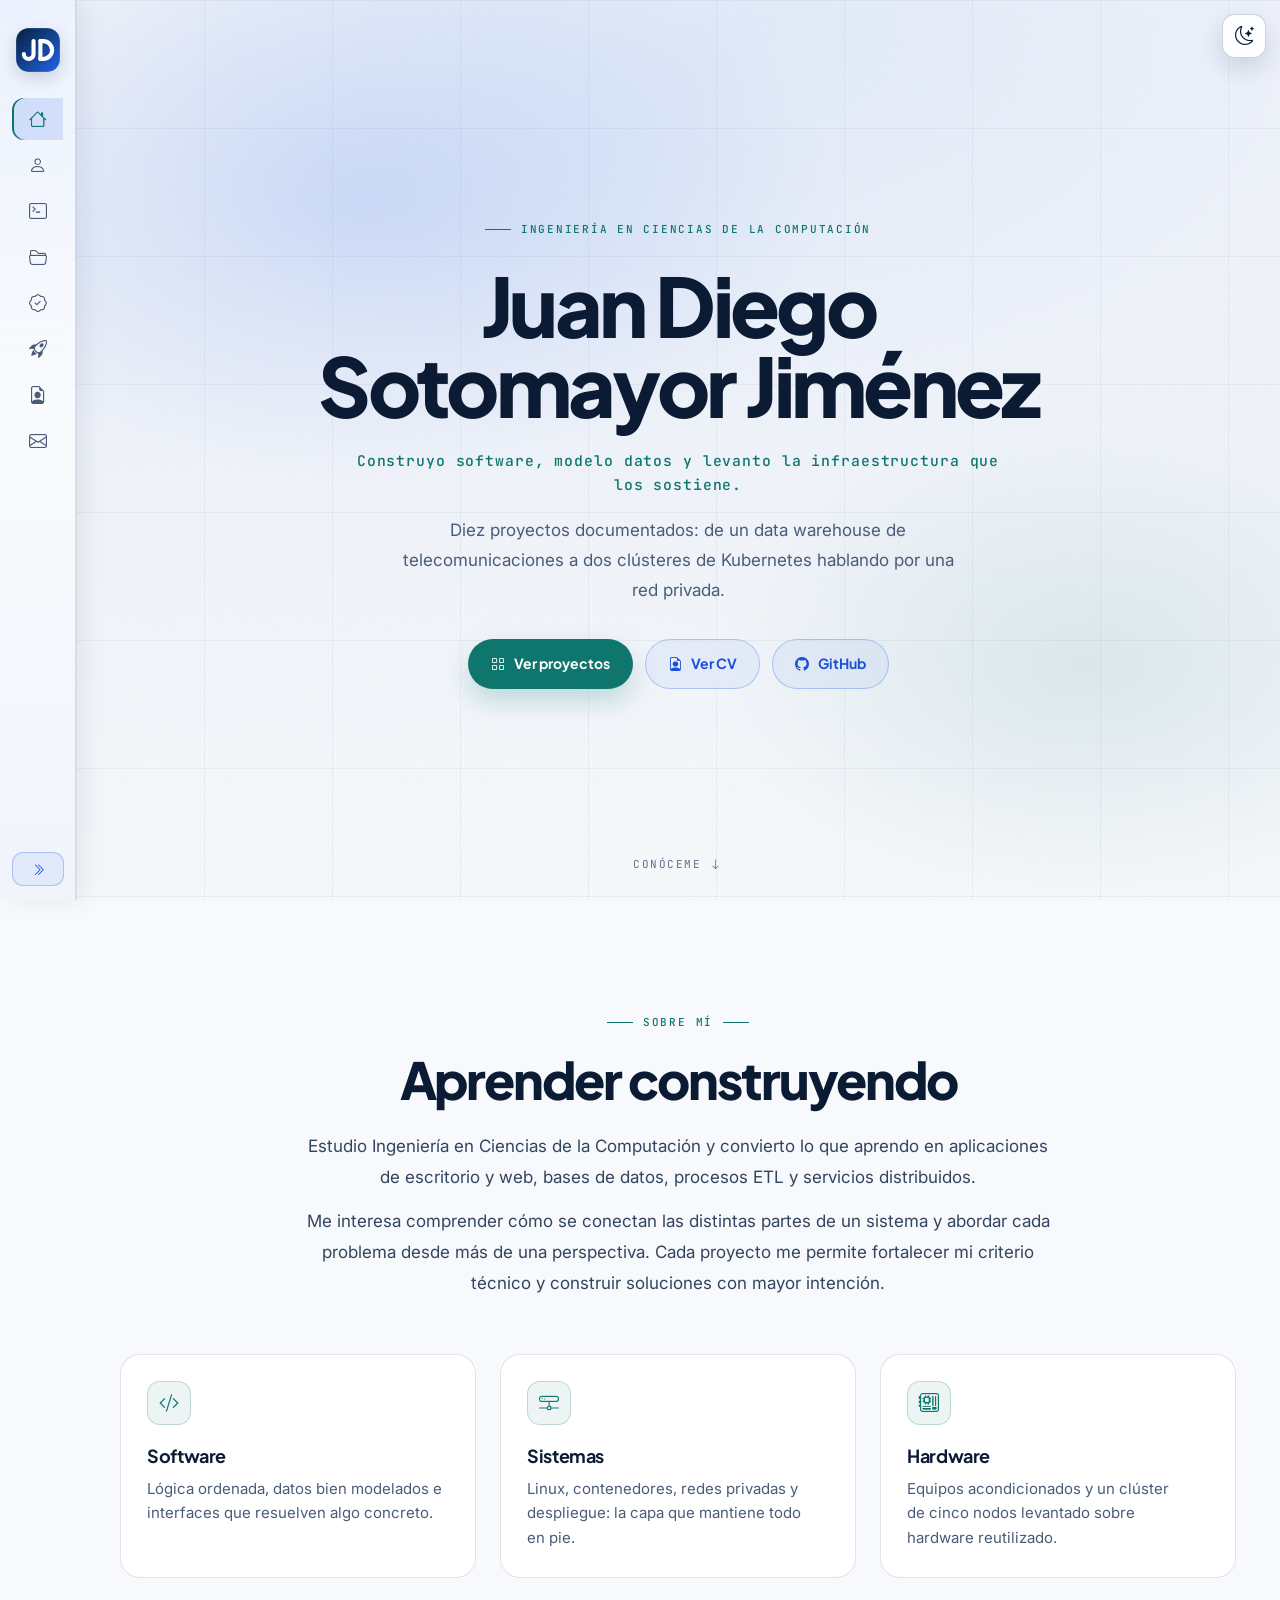
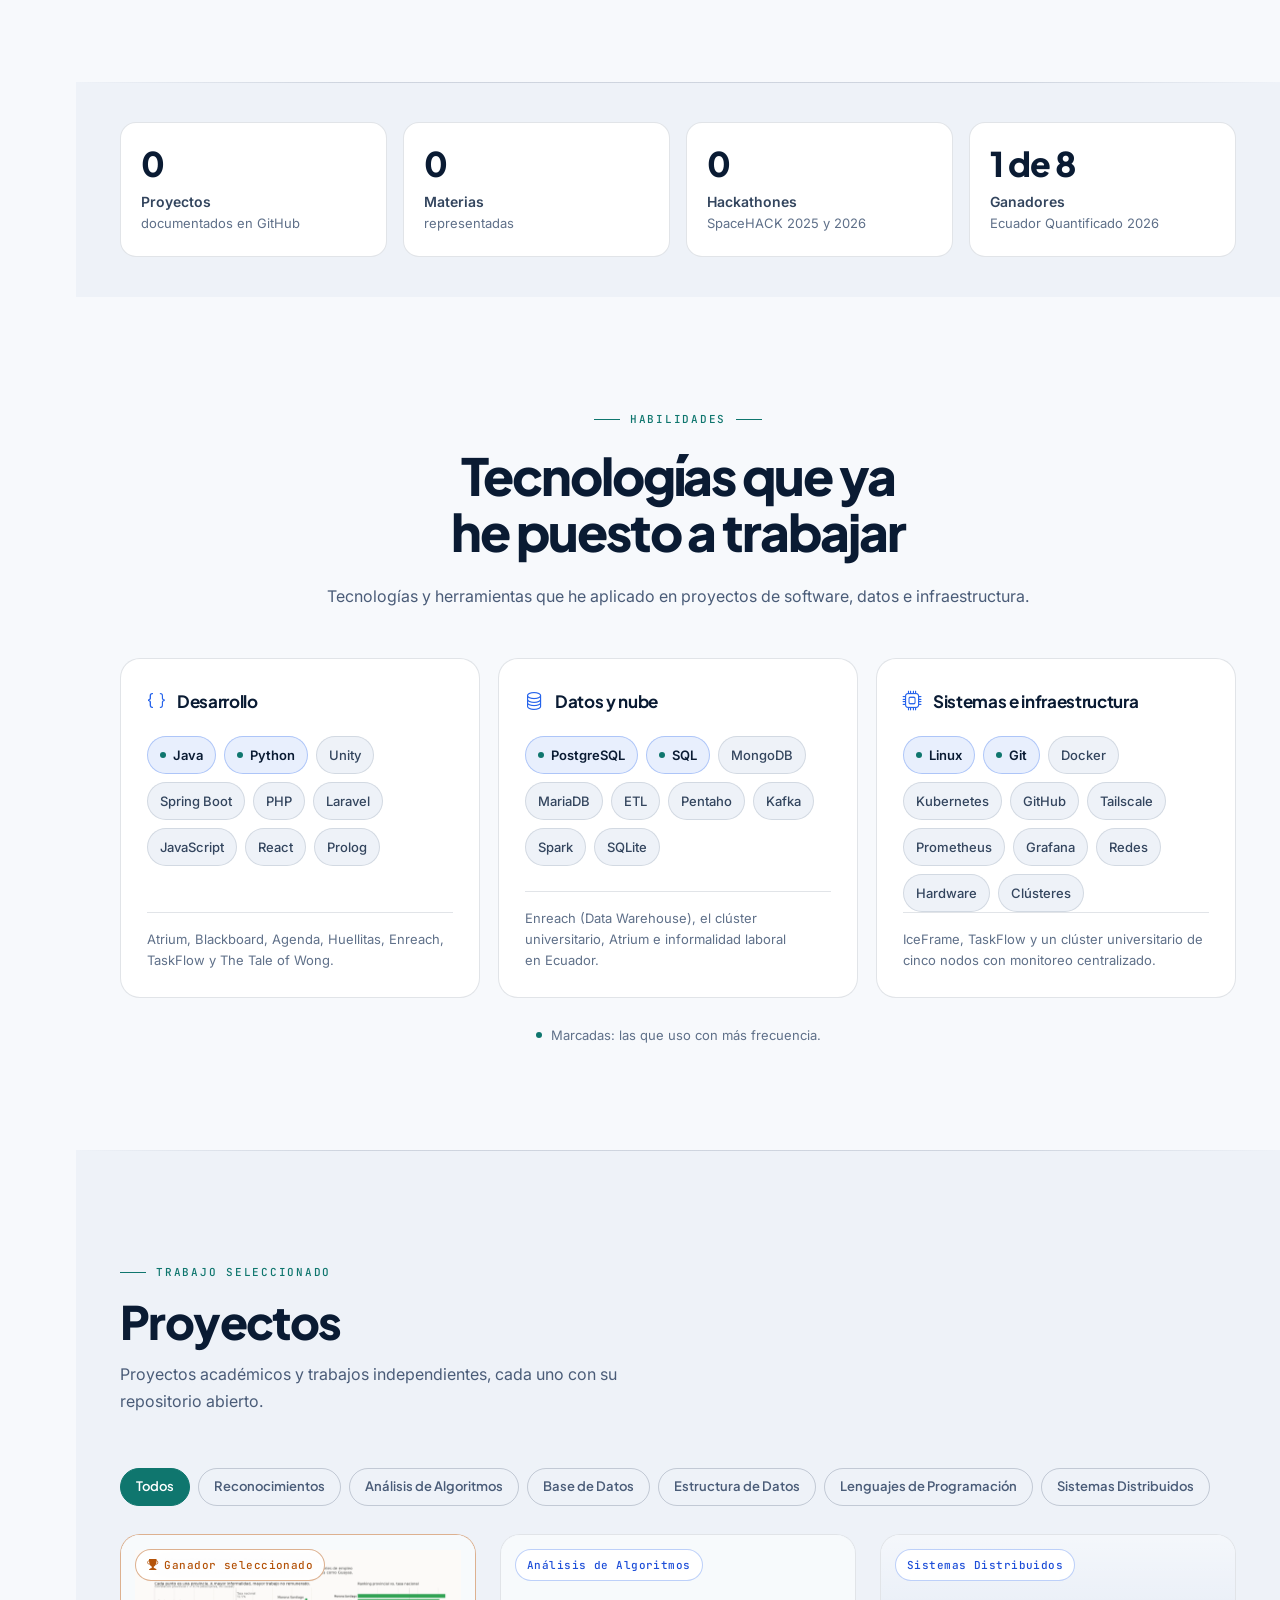
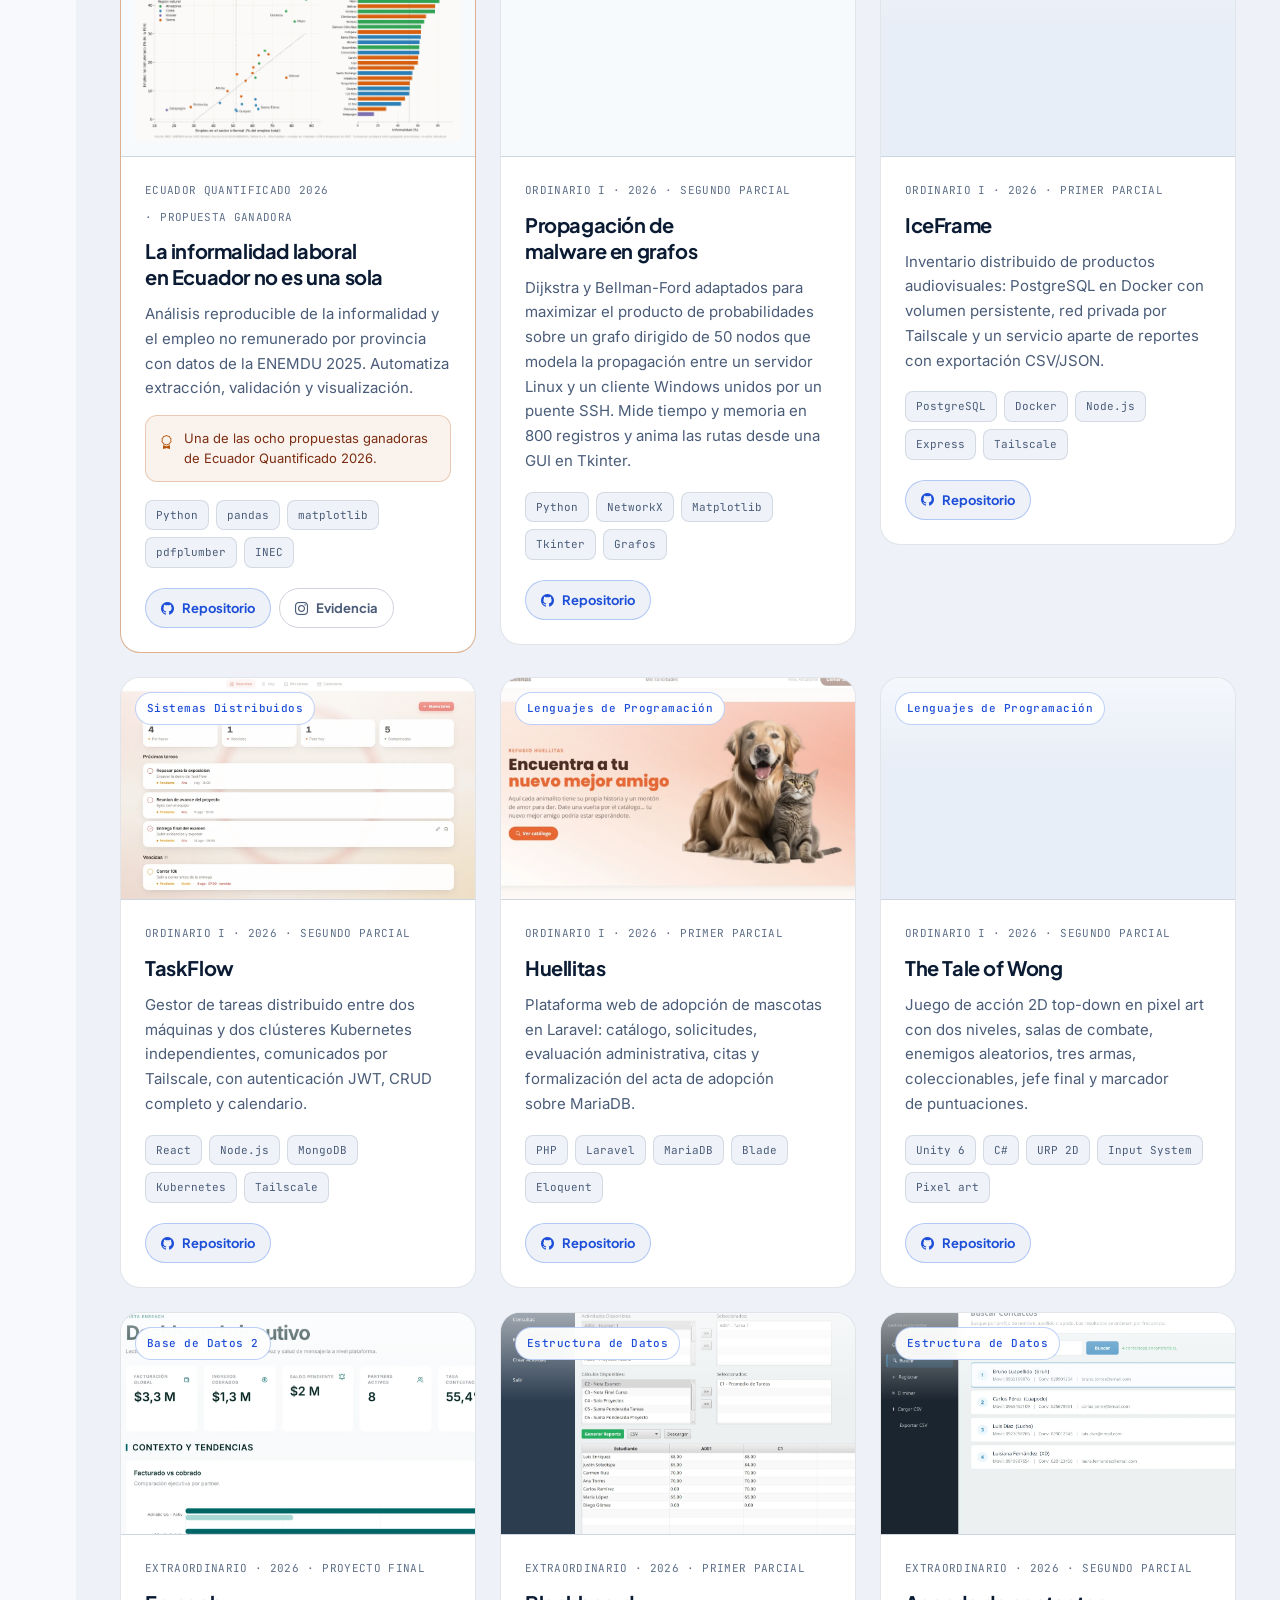
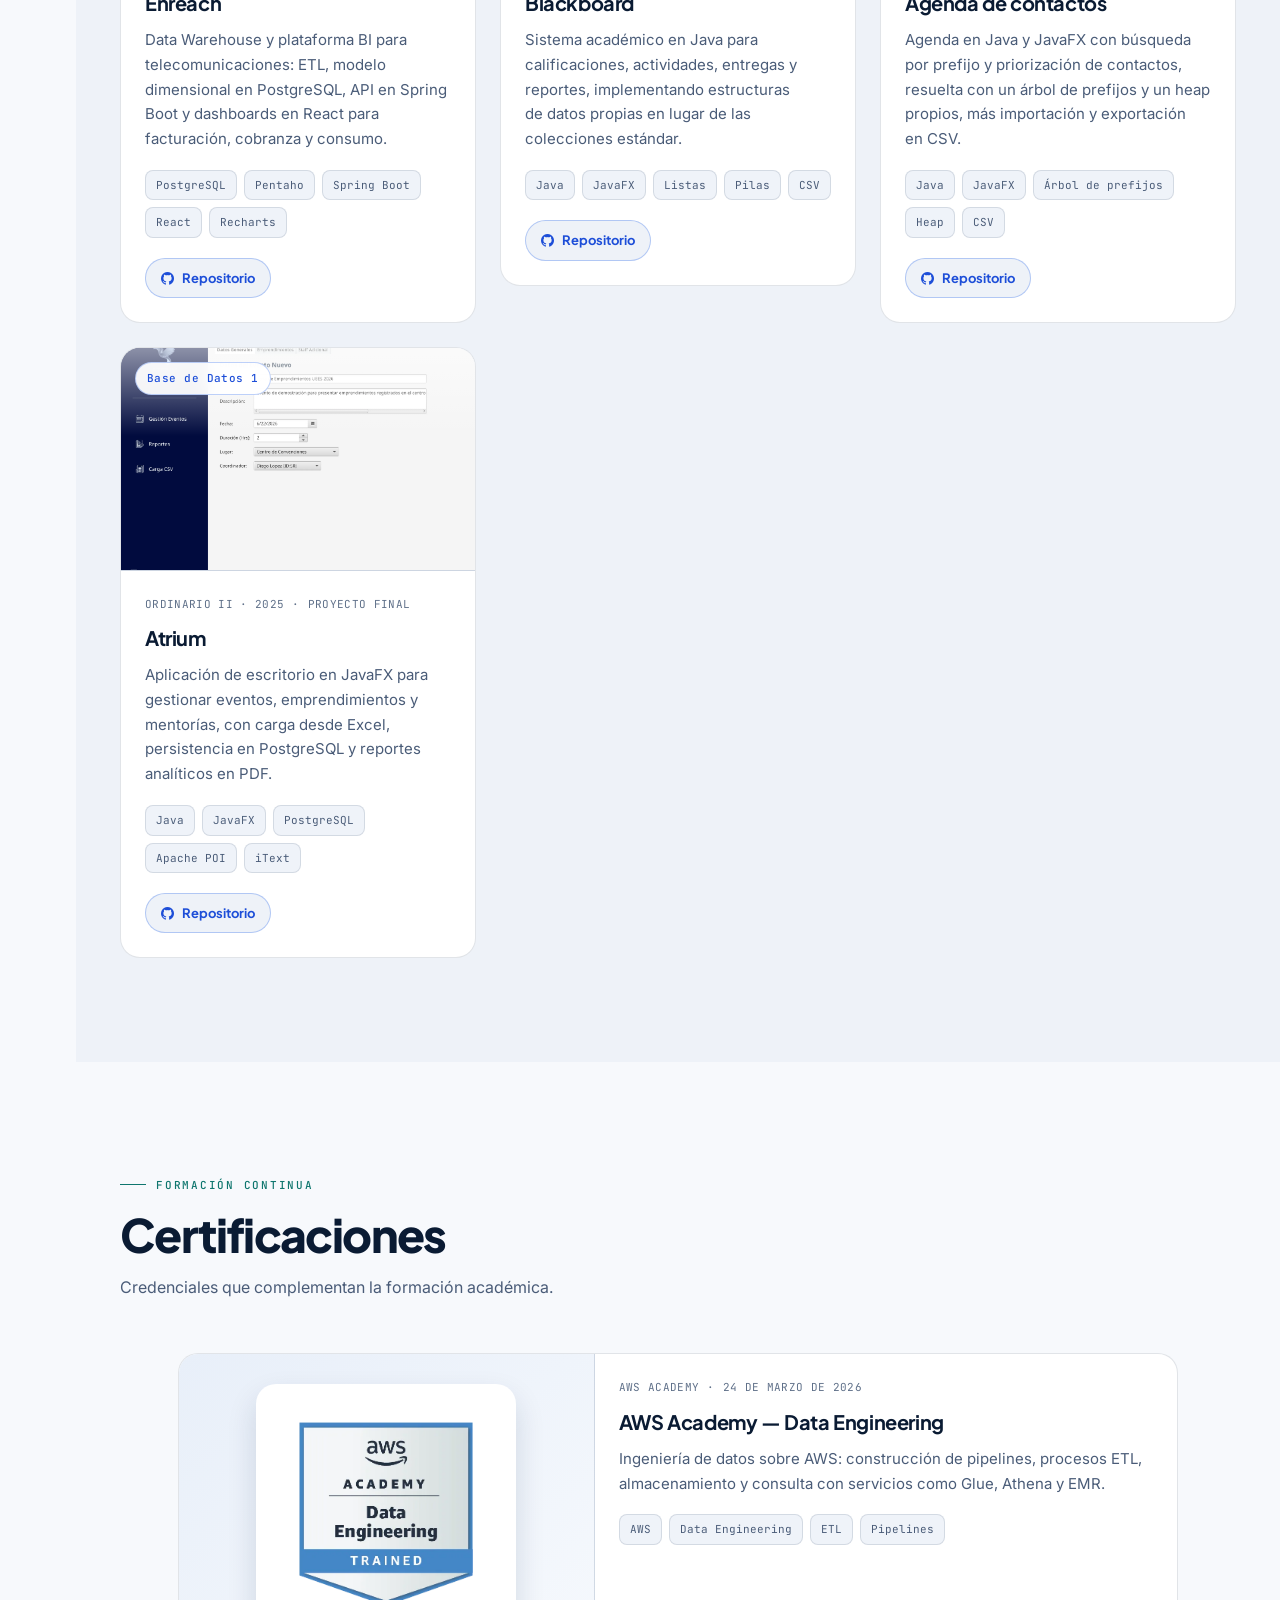
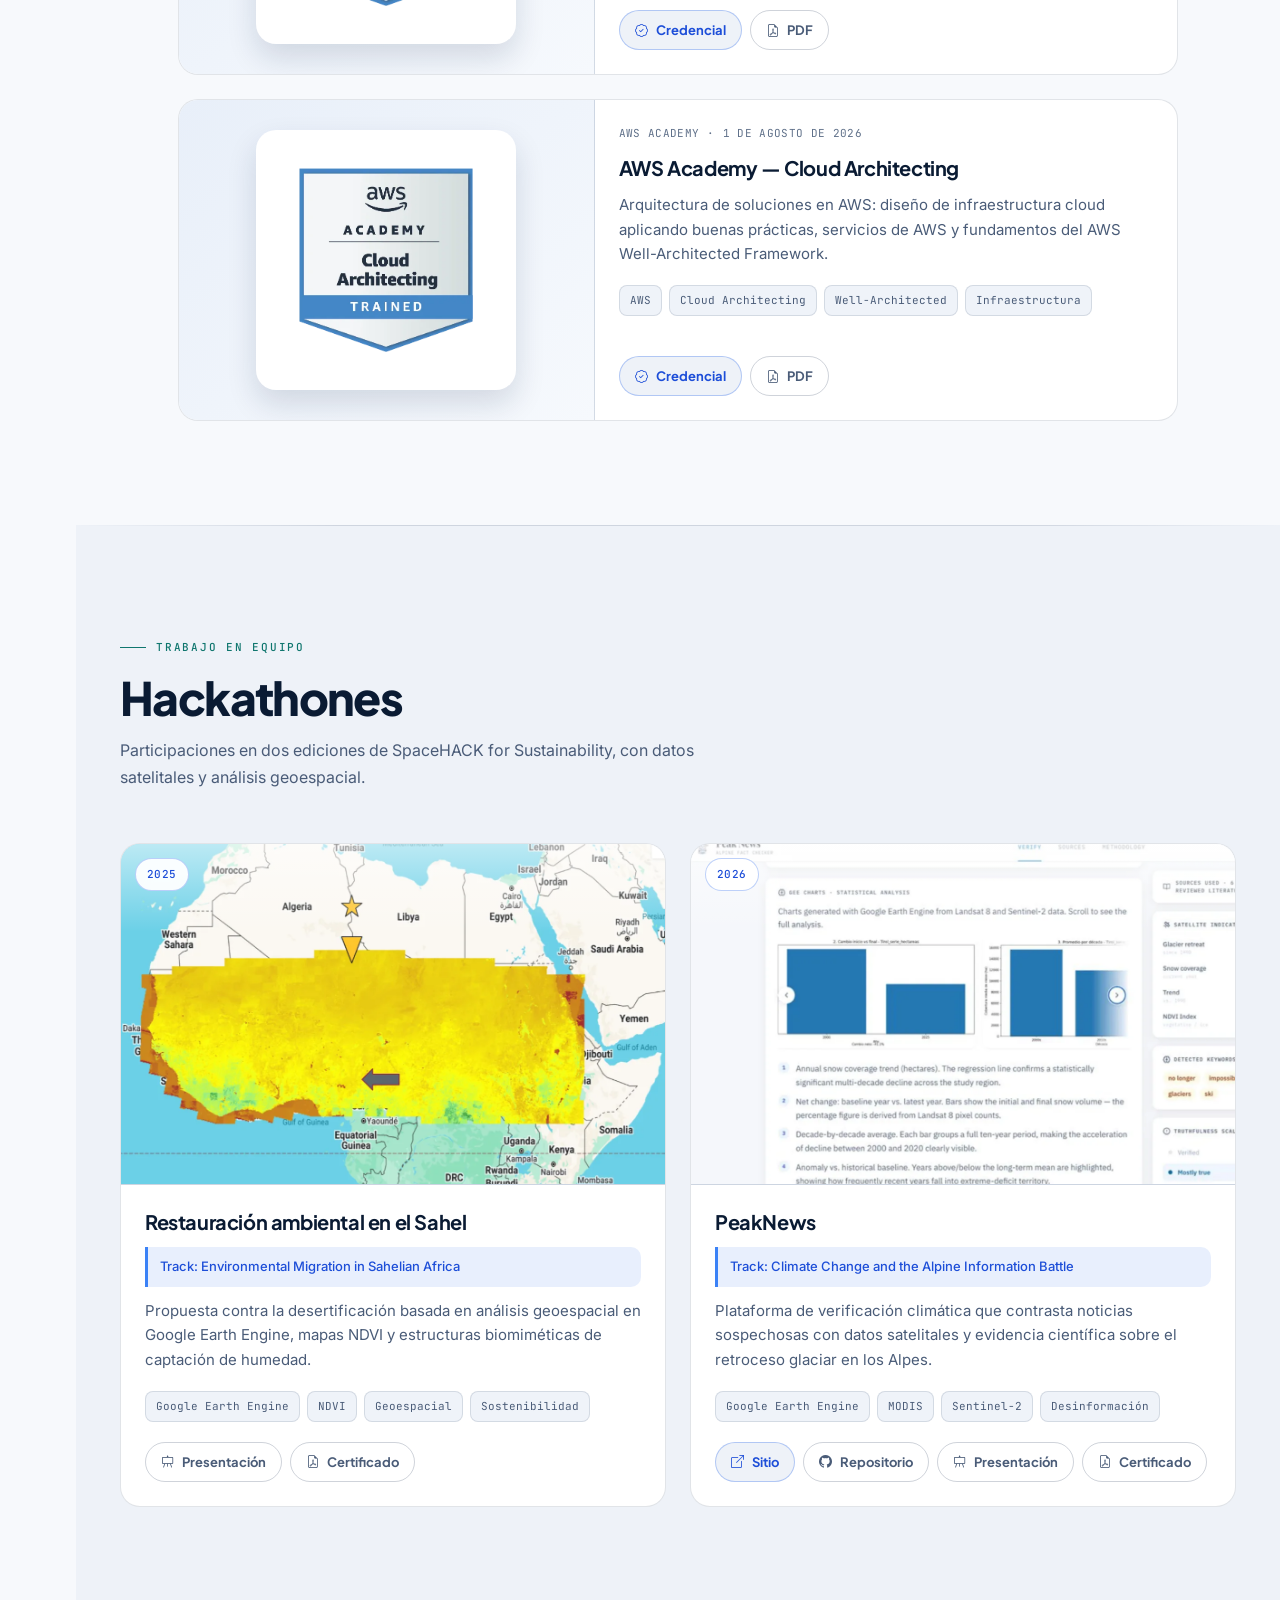
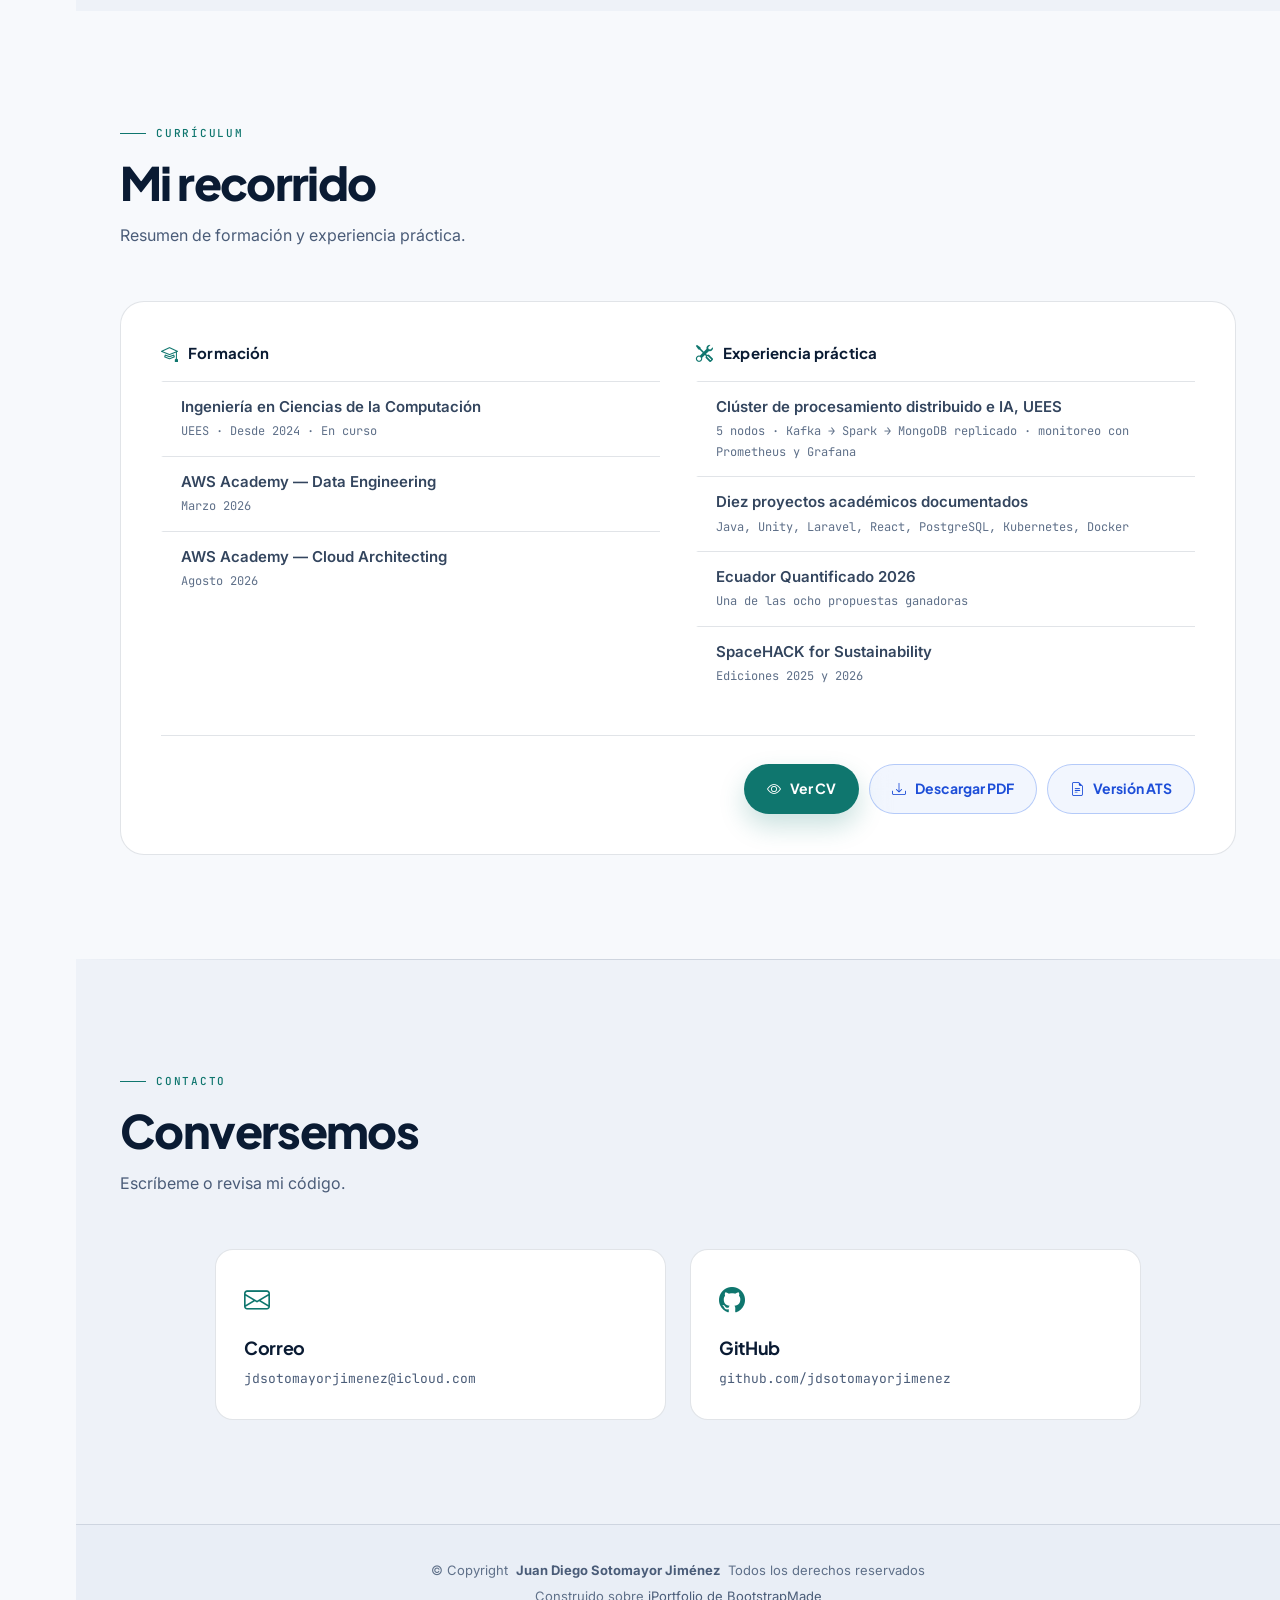
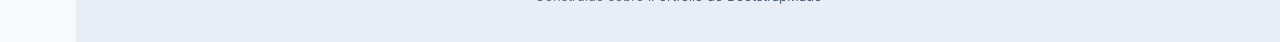
==== commit b9d28323: "feat: rehacer el CV y sacar los datos personales del repositorio" ====
--- a/index.html
+++ b/index.html
@@ -124,7 +124,7 @@
         <p class="hero-lead"><span data-project-count="palabra">Diez</span> proyectos documentados: de un data warehouse de telecomunicaciones a dos clústeres de Kubernetes hablando por una red privada.</p>
         <div class="hero-actions">
           <a class="btn-solid" href="#proyectos"><i class="bi bi-grid" aria-hidden="true"></i>Ver proyectos</a>
-          <a class="btn-ghost" href="assets/docs/cv/juan-diego-sotomayor-jimenez-cv.pdf" target="_blank" rel="noopener noreferrer"><i class="bi bi-file-earmark-person" aria-hidden="true"></i>Ver CV</a>
+          <a class="btn-ghost" href="assets/docs/cv/juan-diego-sotomayor-jimenez-cv-visual.pdf" target="_blank" rel="noopener noreferrer"><i class="bi bi-file-earmark-person" aria-hidden="true"></i>Ver CV</a>
           <a class="btn-ghost" href="https://github.com/jdsotomayorjimenez" target="_blank" rel="noopener noreferrer"><i class="bi bi-github" aria-hidden="true"></i>GitHub</a>
         </div>
       </div>
@@ -163,7 +163,7 @@
             <article class="pillar-card">
               <span class="pillar-icon"><i class="bi bi-motherboard" aria-hidden="true"></i></span>
               <h3>Hardware</h3>
-              <p>Mantenimiento de equipos y preparación de máquinas para una arquitectura de clúster.</p>
+              <p>Equipos acondicionados y un clúster de cinco nodos levantado sobre hardware reutilizado.</p>
             </article>
           </div>
         </div>
@@ -227,9 +227,9 @@
               <h3>Datos y nube</h3>
             </div>
             <div class="skill-cloud">
-              <span class="is-core">PostgreSQL</span><span class="is-core">SQL</span><span>MariaDB</span><span>ETL</span><span>Pentaho</span><span>SQLite</span>
-            </div>
-            <p class="skill-context">Enreach (Data Warehouse), Atrium, informalidad laboral en Ecuador.</p>
+              <span class="is-core">PostgreSQL</span><span class="is-core">SQL</span><span>MongoDB</span><span>MariaDB</span><span>ETL</span><span>Pentaho</span><span>Kafka</span><span>Spark</span><span>SQLite</span>
+            </div>
+            <p class="skill-context">Enreach (Data Warehouse), el clúster universitario, Atrium e informalidad laboral en Ecuador.</p>
           </article>
 
           <article class="skill-group" data-aos="fade-up" data-aos-delay="240">
@@ -238,9 +238,9 @@
               <h3>Sistemas e infraestructura</h3>
             </div>
             <div class="skill-cloud">
-              <span class="is-core">Linux</span><span class="is-core">Git</span><span>Docker</span><span>Kubernetes</span><span>GitHub</span><span>Tailscale</span><span>Redes</span><span>Hardware</span><span>Clústeres</span>
-            </div>
-            <p class="skill-context">IceFrame, TaskFlow, mantenimiento de equipos y preparación de un clúster universitario.</p>
+              <span class="is-core">Linux</span><span class="is-core">Git</span><span>Docker</span><span>Kubernetes</span><span>GitHub</span><span>Tailscale</span><span>Prometheus</span><span>Grafana</span><span>Redes</span><span>Hardware</span><span>Clústeres</span>
+            </div>
+            <p class="skill-context">IceFrame, TaskFlow y un clúster universitario de cinco nodos con monitoreo centralizado.</p>
           </article>
         </div>
         <p class="skills-legend" data-aos="fade-up"><span class="legend-dot" aria-hidden="true"></span>Marcadas: las que uso con más frecuencia.</p>
@@ -598,7 +598,7 @@
             <div class="cv-block">
               <h3><i class="bi bi-tools" aria-hidden="true"></i>Experiencia práctica</h3>
               <ul>
-                <li><strong>Mantenimiento de equipos y preparación de computadoras para la arquitectura de un clúster universitario</strong></li>
+                <li><strong>Clúster de procesamiento distribuido e IA, UEES</strong><span>5 nodos · Kafka → Spark → MongoDB replicado · monitoreo con Prometheus y Grafana</span></li>
                 <li><strong><span data-project-count="palabra">Diez</span> proyectos académicos documentados</strong><span>Java, Unity, Laravel, React, PostgreSQL, Kubernetes, Docker</span></li>
                 <li><strong>Ecuador Quantificado 2026</strong><span>Una de las ocho propuestas ganadoras</span></li>
                 <li><strong>SpaceHACK for Sustainability</strong><span>Ediciones 2025 y 2026</span></li>
@@ -608,14 +608,14 @@
 
           <div class="cv-note">
             <div class="cv-actions">
-              <a class="btn-solid" href="assets/docs/cv/juan-diego-sotomayor-jimenez-cv.pdf" target="_blank" rel="noopener noreferrer">
+              <a class="btn-solid" href="assets/docs/cv/juan-diego-sotomayor-jimenez-cv-visual.pdf" target="_blank" rel="noopener noreferrer">
                 <i class="bi bi-eye" aria-hidden="true"></i>Ver CV
               </a>
-              <a class="btn-ghost" href="assets/docs/cv/juan-diego-sotomayor-jimenez-cv.pdf" download="juan-diego-sotomayor-jimenez-cv.pdf">
+              <a class="btn-ghost" href="assets/docs/cv/juan-diego-sotomayor-jimenez-cv-visual.pdf" download="juan-diego-sotomayor-jimenez-cv-visual.pdf">
                 <i class="bi bi-download" aria-hidden="true"></i>Descargar PDF
               </a>
-              <a class="btn-ghost" href="assets/docs/cv/juan-diego-sotomayor-jimenez-cv-visual.pdf" target="_blank" rel="noopener noreferrer">
-                <i class="bi bi-layout-text-sidebar-reverse" aria-hidden="true"></i>Versión visual
+              <a class="btn-ghost" href="assets/docs/cv/juan-diego-sotomayor-jimenez-cv.pdf" target="_blank" rel="noopener noreferrer">
+                <i class="bi bi-file-earmark-text" aria-hidden="true"></i>Versión ATS
               </a>
             </div>
           </div>
